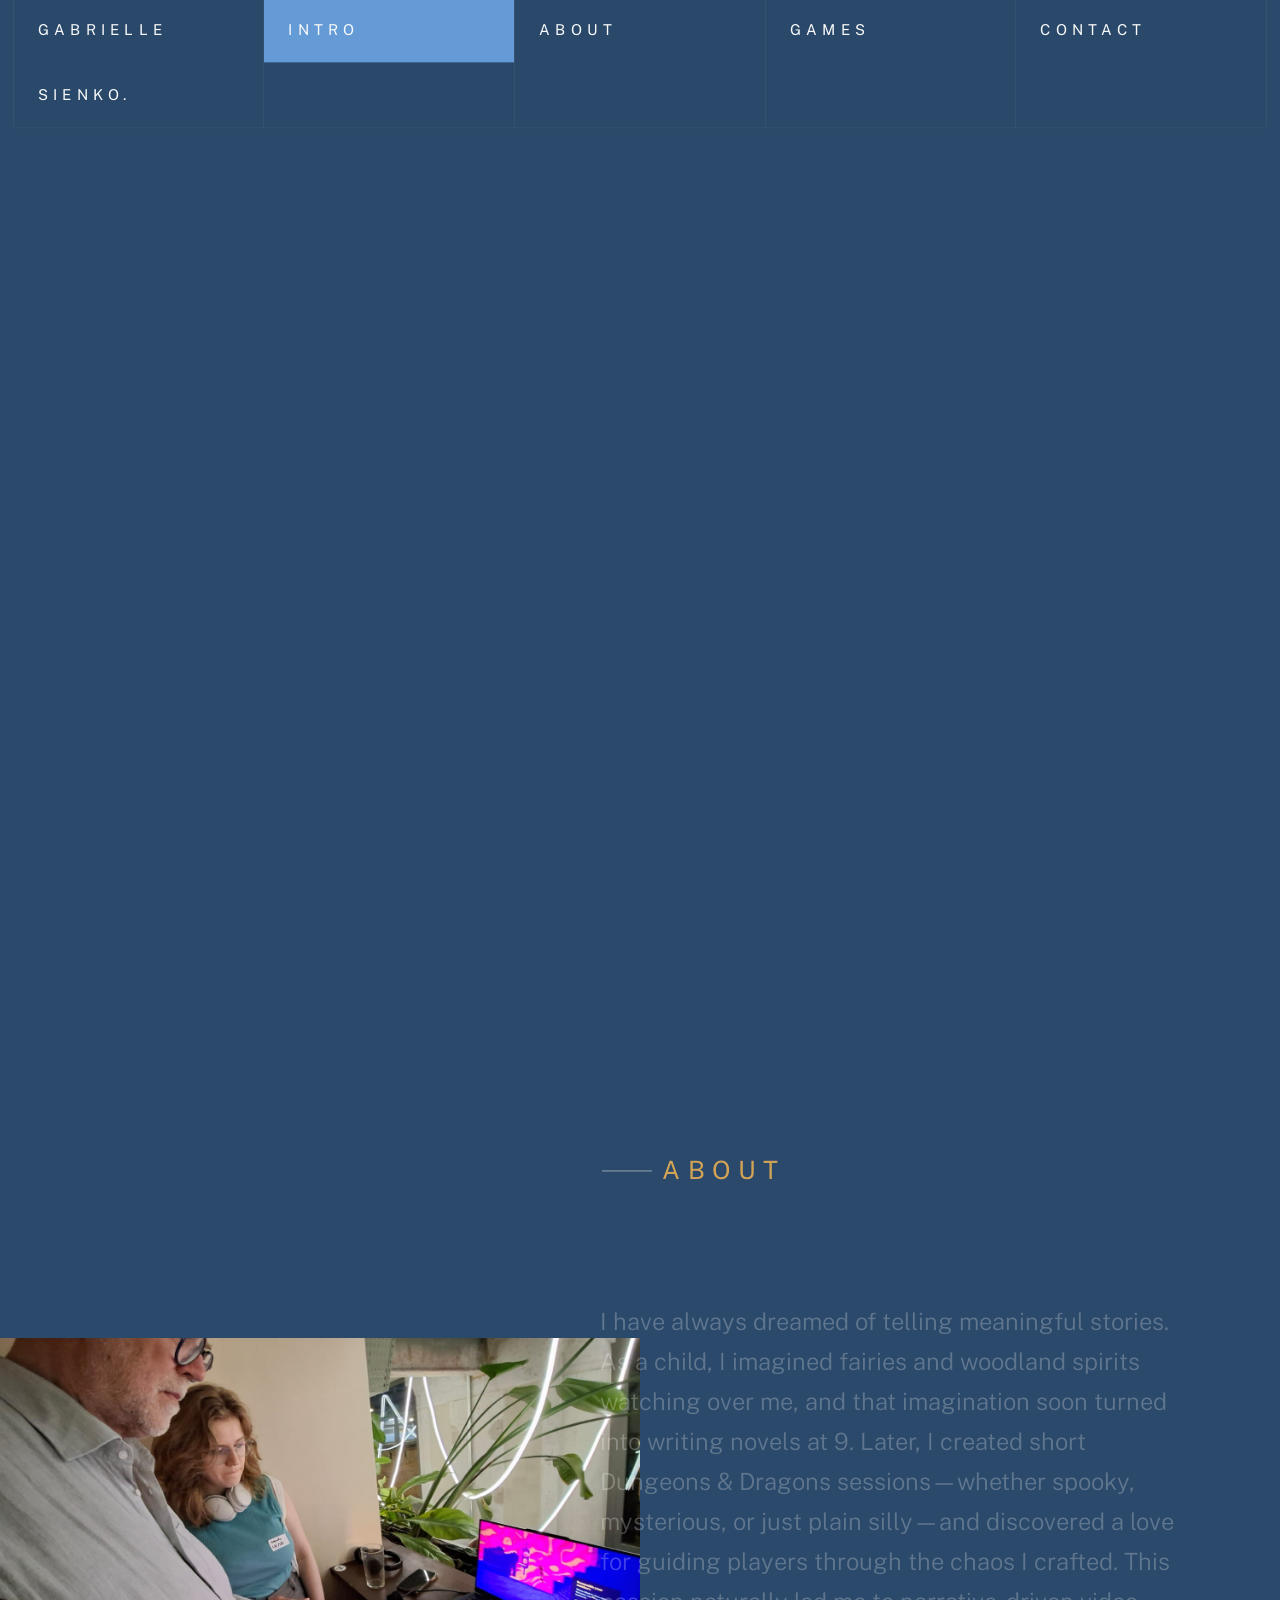
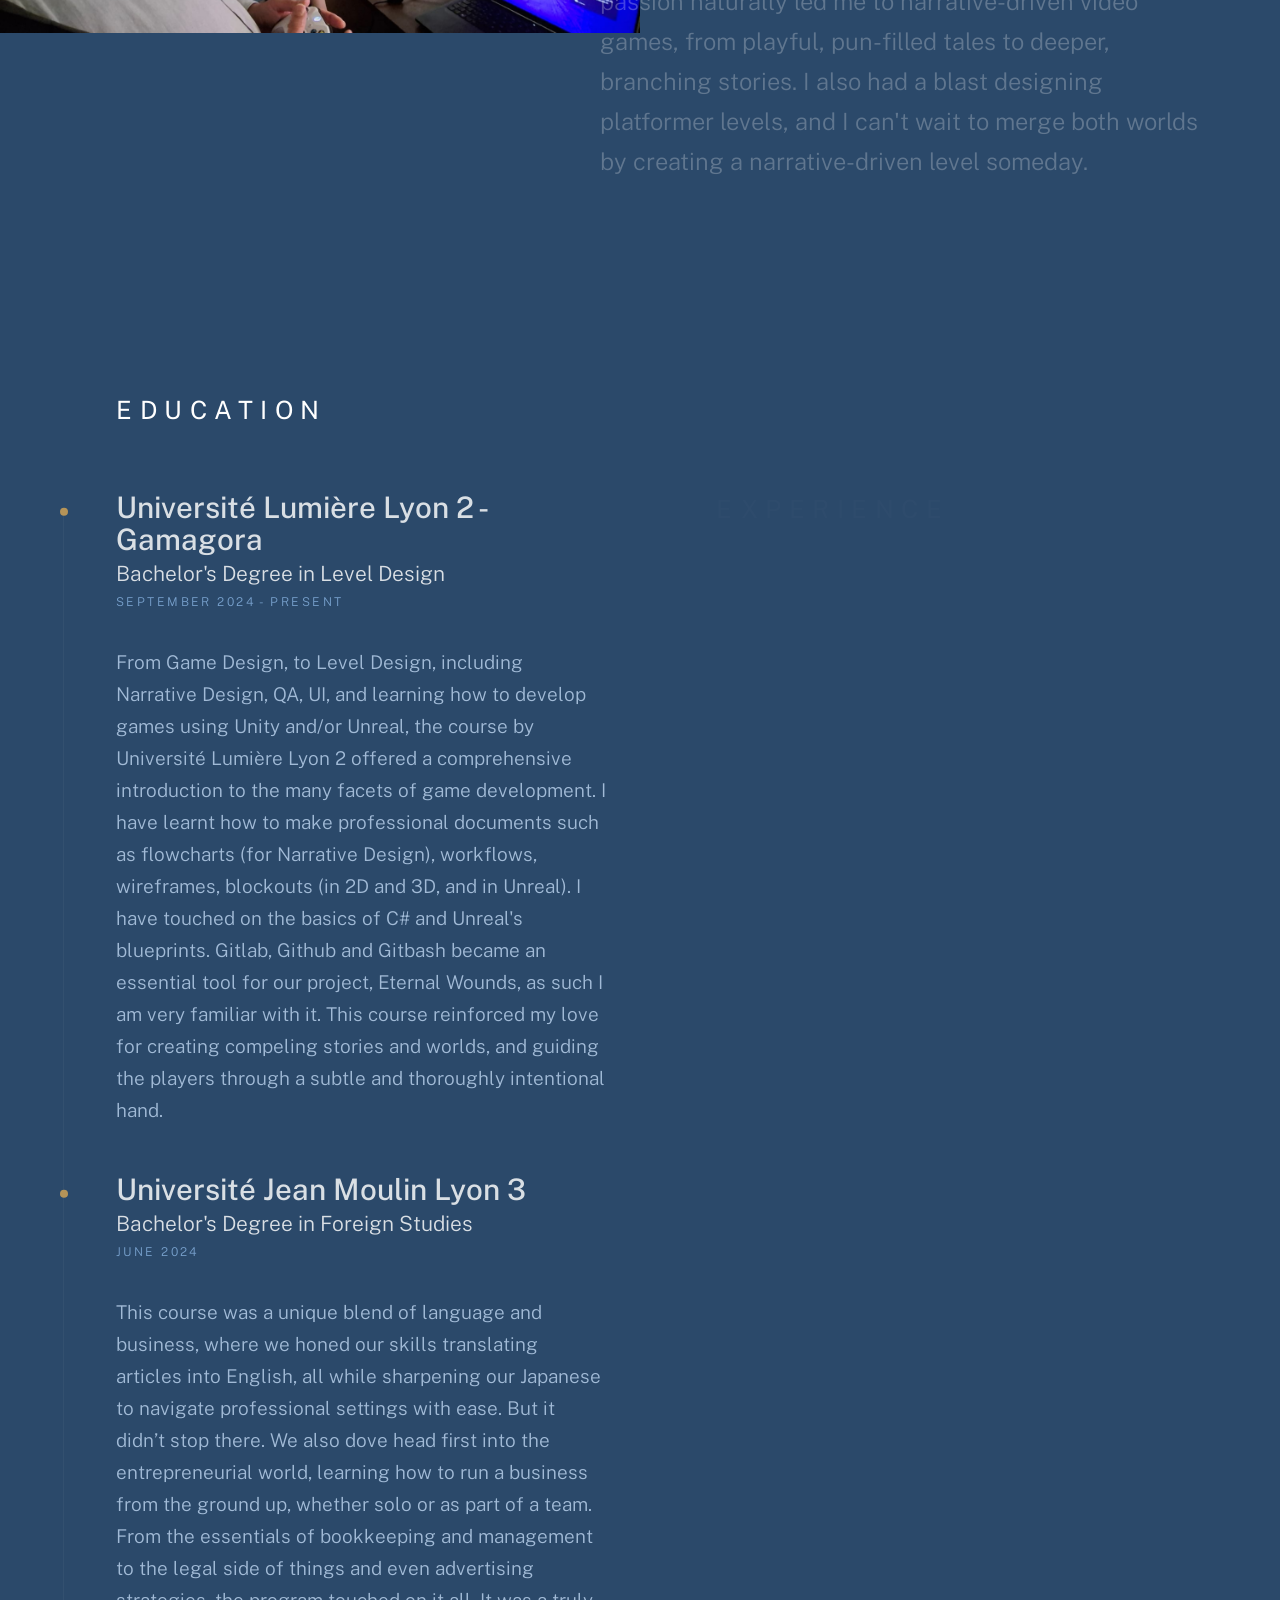
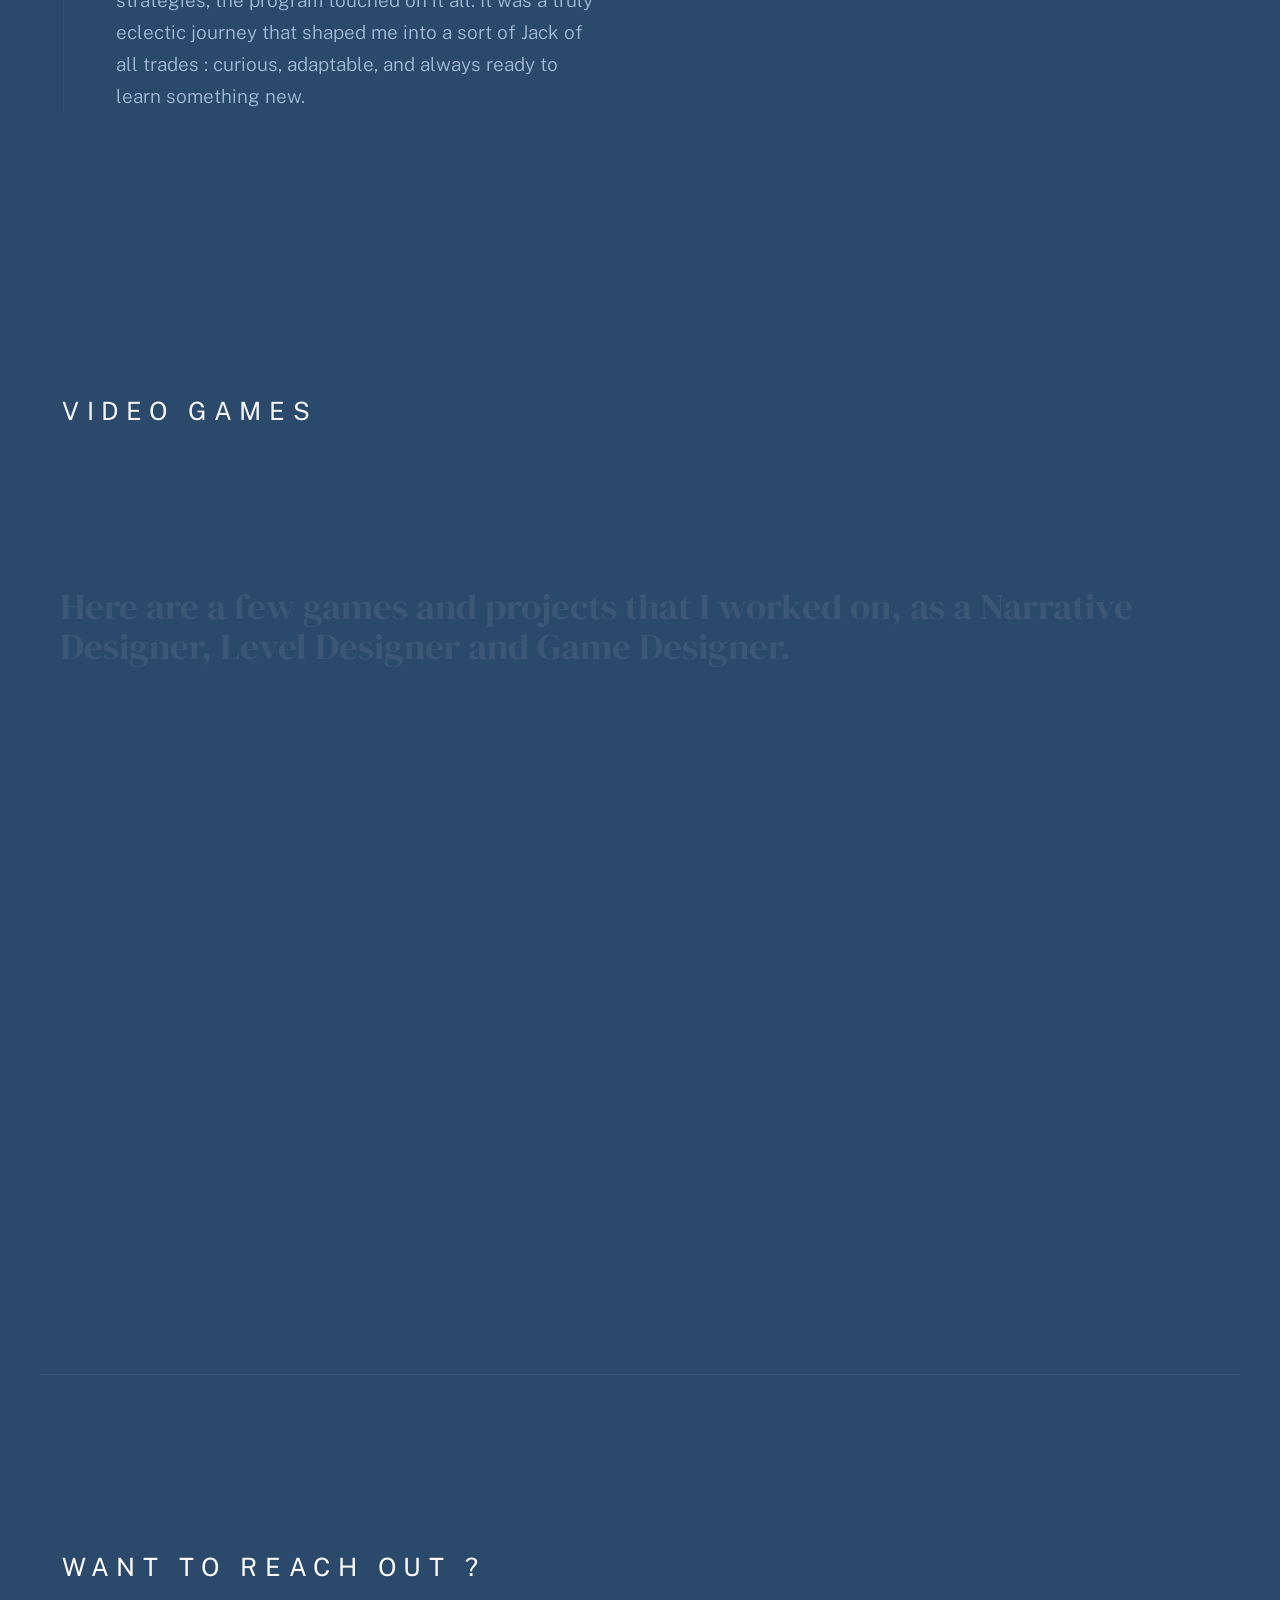
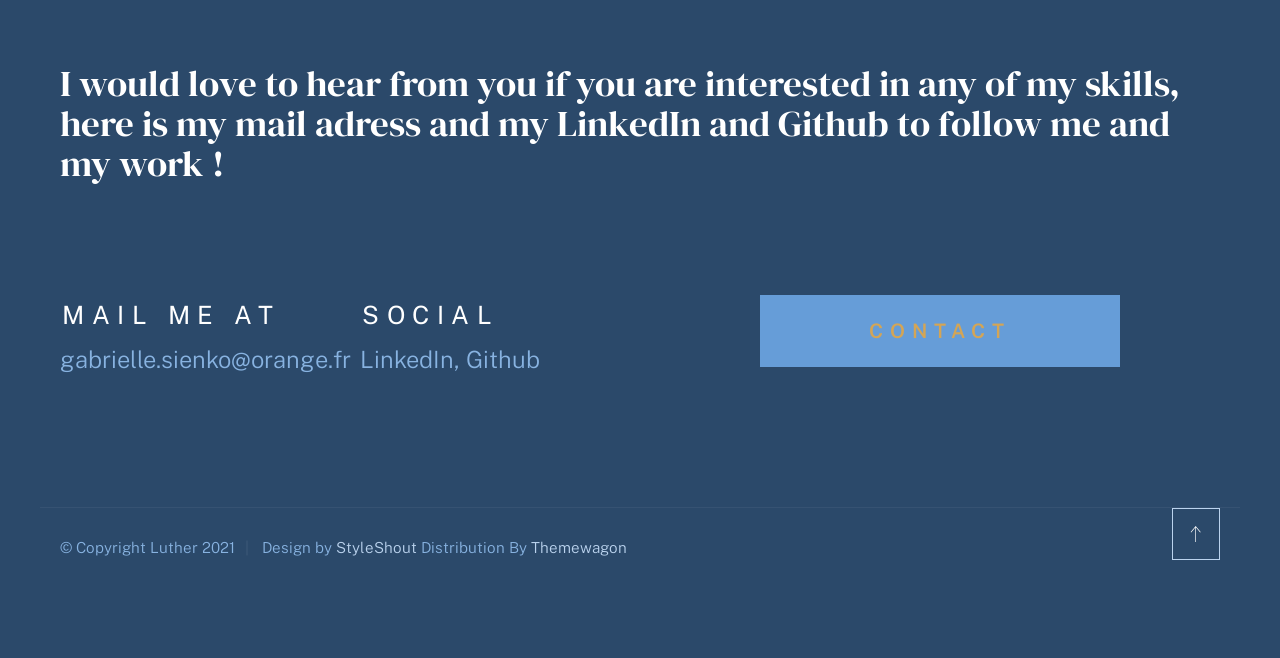
==== index.html @ 3d58cda6 "Initial Commit" ====
<!DOCTYPE html>
<html class="no-js ss-preload" lang="en">
<head>

    <!--- basic page needs
    ================================================== -->
    <meta charset="utf-8">
    <title>Gabrielle</title>
    <meta name="description" content="">
    <meta name="author" content="">

    <!-- mobile specific metas
    ================================================== -->
    <meta name="viewport" content="width=device-width, initial-scale=1">

    <!-- CSS
    ================================================== -->
    <link rel="stylesheet" href="css/vendor.css">
    <link rel="stylesheet" href="css/styles.css">

    <!-- favicons
    ================================================== -->
    <link rel="apple-touch-icon" sizes="180x180" href="apple-touch-icon.png">
    <link rel="icon" type="image/png" sizes="32x32" href="favicon-32x32.png">
    <link rel="icon" type="image/png" sizes="16x16" href="favicon-16x16.png">
    <link rel="manifest" href="site.webmanifest">

</head>

<body id="top">


    <!-- # preloader
    ================================================== -->
    <div id="preloader">
        <div id="loader">
        </div>
    </div>


    <!-- # page wrap
    ================================================== -->
    <div class="s-pagewrap">

        <div class="circles">
            <span></span>
            <span></span>
            <span></span>
            <span></span>
            <span></span>
        </div>


        <!-- ## site header 
        ================================================== -->
        <header class="s-header">

            <div class="header-mobile">
                <span class="mobile-home-link"><a href="index.html">Gabrielle Sienko.</a></span>
                <a class="mobile-menu-toggle" href="#0"><span>Menu</span></a>
            </div>

            <div class="row wide main-nav-wrap">
                <nav class="column lg-12 main-nav">
                    <ul>
                        <li><a href="index.html" class="home-link" >Gabrielle Sienko.</a></li>
                        <li class="current"><a href="#intro" class="smoothscroll">Intro</a></li>
                        <li><a href="#about" class="smoothscroll">About</a></li>
                        <li><a href="#works" class="smoothscroll">Games</a></li>
                        <li><a href="#contact" class="smoothscroll">Contact</a></li>
                    </ul>
                </nav>
            </div>

        </header> <!-- end s-header -->


        <!-- ## main content
        ==================================================- -->
        <main class="s-content">


            <!-- ### intro
            ================================================== -->
            <section id="intro" class="s-intro target-section">

                <div class="row intro-content wide">

                    <div class="column">
                        <div class="text-pretitle with-line">
                            Narrative and Level Designer
                        </div>

                        <h1 class="text-huge-title">
                            <br>
                            Hi everyone ! <br><br>
                            I'm Gabrielle, a Narrative and Level Designer 
                            with one goal :<br>
                            to write and make immersive worlds and narratives,<br>
                            all to craft the best player experience.<br>
                        </h1>
                    </div>

                    <ul class="intro-social">
                        <li><a href="https://www.linkedin.com/in/gabrielle-sienko-505ba117a/">Linkedin</a></li>
                    </ul>

                </div> <!-- end intro content -->

                <a href="#about" class="intro-scrolldown smoothscroll">
                    <svg width="24" height="24" viewBox="0 0 24 24" xmlns="http://www.w3.org/2000/svg" fill-rule="evenodd" clip-rule="evenodd"><path d="M11 21.883l-6.235-7.527-.765.644 7.521 9 7.479-9-.764-.645-6.236 7.529v-21.884h-1v21.883z"/></svg>
                </a>

            </section> <!-- end s-intro -->


            <!-- ### about
            ================================================== -->
            <section id="about" class="s-about target-section">
                <div class="row about-info wide" data-animate-block>

                    <div class="column lg-6 md-12 about-info__pic-block">
                        <img src="images/Gabppplusgde.jpg" 
                             srcset="images/Gabppplusgde.jpg 1x, images/Gabppplusgde.jpg 2x" alt="" class="about-info__pic" data-animate-el>
                    </div>

                    <div class="column lg-6 md-12">
                        <div class="about-info__text" >

                            <h2 class="text-pretitle with-line" data-animate-el>
                                About
                            </h2>
                            <p class="attention-getter" data-animate-el>
                                I have always dreamed of telling meaningful stories. As a child, I imagined fairies and woodland spirits watching over me, and that imagination soon turned into writing novels at 9. Later, I created short Dungeons & Dragons sessions—whether spooky, mysterious, or just plain silly—and discovered a love for guiding players through the chaos I crafted. This passion naturally led me to narrative-driven video games, from playful, pun-filled tales to deeper, branching stories. I also had a blast designing platformer levels, and I can't wait to merge both worlds by creating a narrative-driven level someday.</p>
                            <a href="CV/Gabrielle Sienko CV 2025.pdf" class="btn btn--medium u-fullwidth bigTitle" data-animate-el>Download CV</a>

                        </div>
                    </div>
                </div>


               
                <div class="row about-timelines" data-animate-block>

                    <div class="column lg-6 tab-12">

                        <h2 class="text-pretitle" data-animate-el>
                            Education
                        </h2>

                        <div class="timeline" data-animate-el>

                            <div class="timeline__block">
                                <div class="timeline__bullet"></div>
                                <div class="timeline__header">
                                    <h4 class="timeline__title">Université Lumière Lyon 2 - Gamagora</h3>
                                    <h5 class="timeline__meta">Bachelor's Degree in Level Design</h5>
                                    <p class="timeline__timeframe">September 2024 - Present</p>
                                </div>
                                <div class="timeline__desc">
                                    <p>From Game Design, to Level Design, including Narrative Design, QA, UI, and learning how to develop games using Unity and/or Unreal, the course by Université Lumière Lyon 2 offered a comprehensive introduction to the many facets of game development. I have learnt how to make professional documents such as flowcharts (for Narrative Design), workflows, wireframes, blockouts (in 2D and 3D, and in Unreal). I have touched on the basics of C# and Unreal's blueprints. Gitlab, Github and Gitbash became an essential tool for our project, Eternal Wounds, as such I am very familiar with it. This course reinforced my love for creating compeling stories and worlds, and guiding the players through a subtle and thoroughly intentional hand.</p>
                                </div>
                            </div>
    
                            <div class="timeline__block">
                                <div class="timeline__bullet"></div>
                                <div class="timeline__header">
                                    <h4 class="timeline__title">Université Jean Moulin Lyon 3</h4>
                                    <h5 class="timeline__meta">Bachelor's Degree in Foreign Studies</h5>
                                    <p class="timeline__timeframe">June 2024</p>
                                </div>
                                <div class="timeline__desc">
                                    <p>This course was a unique blend of language and business, where we honed our skills translating articles into English, all while sharpening our Japanese to navigate professional settings with ease. But it didn’t stop there. We also dove head first into the entrepreneurial world, learning how to run a business from the ground up, whether solo or as part of a team. From the essentials of bookkeeping and management to the legal side of things and even advertising strategies, the program touched on it all. It was a truly eclectic journey that shaped me into a sort of Jack of all trades : curious, adaptable, and always ready to learn something new.   </p>
                                </div>
                            </div>
    
                        </div> <!-- end timeline -->

                    </div> <!-- end column -->

                    <div class="column lg-6 tab-12">

                        <h2 class="text-pretitle" data-animate-el>
                            Experience
                        </h2>

                        <div class="timeline" data-animate-el>

                            <div class="timeline__block">
                                <div class="timeline__bullet"></div>
                                <div class="timeline__header">
                                    <h4 class="timeline__title">CRIT Intérim</h3>
                                    <h5 class="timeline__meta">Stadium bar manager</h5>
                                    <p class="timeline__timeframe">December 2019</p>
                                </div>
                                <div class="timeline__desc">
                                    <p>Working at a stadium as a bar manager taught me a lot about leadership and staying composed under pressure. Managing a team during rush hours meant I had to stay organized, think on my feet, and support my team through the chaos. Of course, unexpected issues would arise, whether it was a missing stock item or a sudden surge of customers. But I learned that these challenges are inevitable; what matters most is how you handle them. Remaining calm and adaptable helped me keep things running smoothly, no matter the situation.</p>
                                </div>
                            </div>
    
                            <div class="timeline__block">
                                <div class="timeline__bullet"></div>
                                <div class="timeline__header">
                                    <h4 class="timeline__title">Pharmacie Kleber</h4>
                                    <h5 class="timeline__meta">Shelf stracker</h5>
                                    <p class="timeline__timeframe">November 2021 - January 2024</p>
                                </div>
                                <div class="timeline__desc">
                                    <p>When I first started working at a pharmacy, I had no prior knowledge of medications or how the system worked. It was a completely new world, and at times, it felt overwhelming. But I was determined to learn. I stayed curious, asked questions, and gradually built up the skills I needed to keep up with the fast-paced environment. Over time, what once felt unfamiliar became second nature. I also handled deliveries and stock, which strengthened my organizational skills. </p>
                                </div>
                            </div>
    
                        </div> <!-- end timeline -->
                        
                    </div> <!-- end column -->


                </div> <!-- end about-timelines -->
                

            </section> <!-- end s-about -->


            <!-- ### works
            ================================================== -->
            <section id="works" class="s-works target-section">


                <div class="row works-portfolio">

                    <div class="column lg-12" data-animate-block>

                        <h2 class="text-pretitle" data-animate-el>
                            Video Games
                        </h2>
                        <p class="h3" data-animate-el>
                            Here are a few games and projects that I worked on, as a Narrative Designer, Level Designer and Game Designer.
                        </p>
    
                        <ul class="folio-list row block-lg-one-half block-stack-on-1000">

                            <li class="folio-list__item column" data-animate-el>
                                <a class="folio-list__item-link" href="#modal-01">
                                    <div class="folio-list__item-pic">
                                        <img src="images/portfolio/EW/affiche_key_art.jpg"
                                             srcset= "images/portfolio/EW/affiche_key_art.jpg 1x, images/portfolio/EW/affiche_key_art.jpg 2x"  alt="">
                                    </div>
                                    
                                    <div class="folio-list__item-text">
                                        <div class="folio-list__item-cat">
                                            Level and Puzzle Design
                                        </div>
                                        <div class="folio-list__item-title">
                                            Eternal Wounds
                                        </div>
                                    </div>
                                </a>
                                <a class="folio-list__proj-link" href="#" title="project link">
                                    <svg width="15" height="15" viewBox="0 0 15 15" fill="none" xmlns="http://www.w3.org/2000/svg"><path d="M8.14645 3.14645C8.34171 2.95118 8.65829 2.95118 8.85355 3.14645L12.8536 7.14645C13.0488 7.34171 13.0488 7.65829 12.8536 7.85355L8.85355 11.8536C8.65829 12.0488 8.34171 12.0488 8.14645 11.8536C7.95118 11.6583 7.95118 11.3417 8.14645 11.1464L11.2929 8H2.5C2.22386 8 2 7.77614 2 7.5C2 7.22386 2.22386 7 2.5 7H11.2929L8.14645 3.85355C7.95118 3.65829 7.95118 3.34171 8.14645 3.14645Z" fill="currentColor" fill-rule="evenodd" clip-rule="evenodd"></path></svg>
                                </a>
                            </li> <!--end folio-list__item -->

                            <li class="folio-list__item column" data-animate-el>
                                <a class="folio-list__item-link" href="#modal-02">
                                    <div class="folio-list__item-pic">
                                        <img src="images/portfolio/Chasing the Light/Capture d'écran 2025-04-07 132647.png" 
                                             srcset="images/portfolio/Chasing the Light/Capture d'écran 2025-04-07 132647.png 1x, images/portfolio/Chasing the Light/Capture d'écran 2025-04-07 132647.png 2x" alt="">
                                    </div>
                                    
                                    <div class="folio-list__item-text">
                                        <div class="folio-list__item-cat">
                                            Level Design
                                        </div>
                                        <div class="folio-list__item-title">
                                            Chasing the Light
                                        </div>
                                    </div>
                                </a>
                                <a class="folio-list__proj-link" href="#" title="project link">
                                    <svg width="15" height="15" viewBox="0 0 15 15" fill="none" xmlns="http://www.w3.org/2000/svg"><path d="M8.14645 3.14645C8.34171 2.95118 8.65829 2.95118 8.85355 3.14645L12.8536 7.14645C13.0488 7.34171 13.0488 7.65829 12.8536 7.85355L8.85355 11.8536C8.65829 12.0488 8.34171 12.0488 8.14645 11.8536C7.95118 11.6583 7.95118 11.3417 8.14645 11.1464L11.2929 8H2.5C2.22386 8 2 7.77614 2 7.5C2 7.22386 2.22386 7 2.5 7H11.2929L8.14645 3.85355C7.95118 3.65829 7.95118 3.34171 8.14645 3.14645Z" fill="currentColor" fill-rule="evenodd" clip-rule="evenodd"></path></svg>
                                </a>
                            </li> <!--end folio-list__item -->

                            <li class="folio-list__item column" data-animate-el>
                                <a class="folio-list__item-link" href="#modal-03">
                                    <div class="folio-list__item-pic">
                                        <img src="images/Bubble Market/ecran_titre_complet.jpg" 
                                             srcset="images/Bubble Market/ecran_titre_complet.jpg 1x, images/Bubble Market/ecran_titre_complet.jpg 2x" alt="">
                                    </div>
                                    
                                    <div class="folio-list__item-text">
                                        <div class="folio-list__item-cat">
                                            Narrative Design
                                        </div>
                                        <div class="folio-list__item-title">
                                            Bubble Market
                                        </div>
                                    </div>
                                </a>
                                <a class="folio-list__proj-link" href="#" title="project link">
                                    <svg width="15" height="15" viewBox="0 0 15 15" fill="none" xmlns="http://www.w3.org/2000/svg"><path d="M8.14645 3.14645C8.34171 2.95118 8.65829 2.95118 8.85355 3.14645L12.8536 7.14645C13.0488 7.34171 13.0488 7.65829 12.8536 7.85355L8.85355 11.8536C8.65829 12.0488 8.34171 12.0488 8.14645 11.8536C7.95118 11.6583 7.95118 11.3417 8.14645 11.1464L11.2929 8H2.5C2.22386 8 2 7.77614 2 7.5C2 7.22386 2.22386 7 2.5 7H11.2929L8.14645 3.85355C7.95118 3.65829 7.95118 3.34171 8.14645 3.14645Z" fill="currentColor" fill-rule="evenodd" clip-rule="evenodd"></path></svg>
                                </a>
                            </li> <!--end folio-list__item -->

                            <li class="folio-list__item column" data-animate-el>
                                <a class="folio-list__item-link" href="#modal-04">
                                    <div class="folio-list__item-pic">
                                        <img src="images/portfolio/Once Upon a Page/Capture d'écran 2025-04-07 153941.png"
                                             srcset="images/portfolio/Once Upon a Page/Capture d'écran 2025-04-07 153941.png 1x, images/portfolio/Once Upon a Page/Capture d'écran 2025-04-07 153941.png 2x" alt="">
                                    </div>
                                    
                                    <div class="folio-list__item-text">
                                        <div class="folio-list__item-cat">
                                            Narrative Design
                                        </div>
                                        <div class="folio-list__item-title">
                                            Once Upon a Page
                                        </div>
                                    </div>
                                </a>
                                <a class="folio-list__proj-link" href="#" title="project link">
                                    <svg width="15" height="15" viewBox="0 0 15 15" fill="none" xmlns="http://www.w3.org/2000/svg"><path d="M8.14645 3.14645C8.34171 2.95118 8.65829 2.95118 8.85355 3.14645L12.8536 7.14645C13.0488 7.34171 13.0488 7.65829 12.8536 7.85355L8.85355 11.8536C8.65829 12.0488 8.34171 12.0488 8.14645 11.8536C7.95118 11.6583 7.95118 11.3417 8.14645 11.1464L11.2929 8H2.5C2.22386 8 2 7.77614 2 7.5C2 7.22386 2.22386 7 2.5 7H11.2929L8.14645 3.85355C7.95118 3.65829 7.95118 3.34171 8.14645 3.14645Z" fill="currentColor" fill-rule="evenodd" clip-rule="evenodd"></path></svg>
                                </a>
                            </li> <!--end folio-list__item -->

                            <li class="folio-list__item column" data-animate-el>
                                <a class="folio-list__item-link" href="#modal-05">
                                    <div class="folio-list__item-pic">
                                        <img src="images/portfolio/Styx/Capture d'écran 2025-04-07 164215.png" 
                                             srcset="images/portfolio/Styx/Capture d'écran 2025-04-07 164215.png 1x, images/portfolio/Styx/Capture d'écran 2025-04-07 164215.png 2x" alt="">
                                    </div>
                                    
                                    <div class="folio-list__item-text">
                                        <div class="folio-list__item-cat">
                                            Narrative Design
                                        </div>
                                        <div class="folio-list__item-title">
                                            Styx
                                        </div>
                                    </div>
                                </a>
                                <a class="folio-list__proj-link" href="#" title="project link">
                                    <svg width="15" height="15" viewBox="0 0 15 15" fill="none" xmlns="http://www.w3.org/2000/svg"><path d="M8.14645 3.14645C8.34171 2.95118 8.65829 2.95118 8.85355 3.14645L12.8536 7.14645C13.0488 7.34171 13.0488 7.65829 12.8536 7.85355L8.85355 11.8536C8.65829 12.0488 8.34171 12.0488 8.14645 11.8536C7.95118 11.6583 7.95118 11.3417 8.14645 11.1464L11.2929 8H2.5C2.22386 8 2 7.77614 2 7.5C2 7.22386 2.22386 7 2.5 7H11.2929L8.14645 3.85355C7.95118 3.65829 7.95118 3.34171 8.14645 3.14645Z" fill="currentColor" fill-rule="evenodd" clip-rule="evenodd"></path></svg>
                                </a>
                            </li> <!--end folio-list__item -->

                            <li class="folio-list__item column" data-animate-el>
                                <a class="folio-list__item-link" href="#modal-06">
                                    <div class="folio-list__item-pic">
                                        <img src="images\portfolio\Adventure Ball\AdBall.png" 
                                             srcset="C:\Users\grebr\Downloads\luther-1.0.0\luther-1.0.0\images\portfolio\Adventure Ball\AdBall.png 1x, C:\Users\grebr\Downloads\luther-1.0.0\luther-1.0.0\images\portfolio\Adventure Ball\AdBall.png 2x" alt="">
                                    </div> 
                                    
                                    <div class="folio-list__item-text">
                                        <div class="folio-list__item-cat">
                                            Level Design
                                        </div>
                                        <div class="folio-list__item-title">
                                            Adventure Ball
                                        </div>
                                    </div>
                                </a>
                                <a class="folio-list__proj-link" href="#" title="project link">
                                    <svg width="15" height="15" viewBox="0 0 15 15" fill="none" xmlns="http://www.w3.org/2000/svg"><path d="M8.14645 3.14645C8.34171 2.95118 8.65829 2.95118 8.85355 3.14645L12.8536 7.14645C13.0488 7.34171 13.0488 7.65829 12.8536 7.85355L8.85355 11.8536C8.65829 12.0488 8.34171 12.0488 8.14645 11.8536C7.95118 11.6583 7.95118 11.3417 8.14645 11.1464L11.2929 8H2.5C2.22386 8 2 7.77614 2 7.5C2 7.22386 2.22386 7 2.5 7H11.2929L8.14645 3.85355C7.95118 3.65829 7.95118 3.34171 8.14645 3.14645Z" fill="currentColor" fill-rule="evenodd" clip-rule="evenodd"></path></svg>
                                </a>
                            </li> <!--end folio-list__item -->

                        </ul> <!-- end folio-list -->

                    </div> <!-- end column -->


                    <!-- Modal Templates Popup
                    -------------------------------------------- -->
                    <div id="modal-01" hidden>
                        <div class="modal-popup">
                            <img src="images/portfolio/EW/affiche_key_art.jpg" alt="">
                
                            <div class="modal-popup__desc">
                                <h5>Eternal Wounds</h5>
                                <p>Being a Puzzle Designer truly twists your mind. <br>
                                    Eternal Wounds is our final Bachelor’s project at Gamagora, created by a team of 17 made in Unreal. Balancing difficulty with player enjoyment was both the biggest challenge and the most rewarding part of working as a Level Designer. Through trial and error, we shaped complex but unique mechanics that, while fun, were initially hard for players to internalize. As Level Designers, we focused on guiding players clearly—while still giving them moments to pause, reflect, and feel the satisfaction of solving a puzzle. </p>
                                <ul class="modal-popup__cat">
                                    <li>Puzzle Design</li>
                                    <li>Level Design</li>
                                    <li>Game Design</li>
                                </ul>
                            </div>
                
                            <a href="https://draguonborne.itch.io/eternal-wounds" class="modal-popup__details">Project link</a>
                        </div>
                    </div> <!-- end modal -->

                    <div id="modal-02" hidden>
                        <div class="modal-popup">
                            <img src="images/portfolio/Chasing the Light/Capture d'écran 2025-04-07 132647.png" alt="">
                
                            <div class="modal-popup__desc">
                                <h5>Chasing the Light</h5>
                                <p> Chasing the Light is a small Gamagora Game Jam project with a team of 4 on board. The theme was "If you don't see it, it doesn't exist." We created a platformer where light was crucial: players could safely move in lit areas, but risked their lives in the dark. Some platforms would block the way when illuminated. Designing a path to teach the light mechanics while challenging the player's perspective was tough. It required guiding them step by step and knowing when to let go. This game was certainly my first step towards becoming a Level Designer.</p>
                                <ul class="modal-popup__cat">
                                    <li>Level Design</li>
                                    <li>Game Design</li>
                                </ul>
                            </div>
                
                            <a href="https://othentv.itch.io/a-run-from-the-dark" class="modal-popup__details">Project link</a>
                        </div>
                    </div> <!-- end modal -->

                    <div id="modal-03" hidden>
                        <div class="modal-popup">
                            <img src="images/Bubble Market/ecran_win.jpg" alt="">
                
                            <div class="modal-popup__desc">
                                <h5>Bubble Market</h5>
                                <p>"My house was made by SandCastle Constructions. Did an amazing job too, up until it caved in." <br> 
                                    Bubble Market is a game made by 7 people for the Global Game Jam 2025 with the theme "Bubbles". After some discussion, we went for a speculative bubble game in which you play a trader dealing in bubbles before it pops. With various very expressive, diverse and colorful characters, our goal was to make as much puns as we could. Sea, the game caused quite a splash, definitely worth the dive.      
                                </p>
                                <ul class="modal-popup__cat">
                                    <li>Narrative Design</li>
                                    <li>Game Design</li>
                                </ul>
                            </div>
                
                            <a href="https://ameiswhattodo.itch.io/bubble-market" class="modal-popup__details">Project link</a>
                        </div>
                    </div> <!-- end modal -->

                    <div id="modal-04" hidden>
                        <div class="modal-popup">
                            <img src="images/portfolio/Once Upon a Page/Capture d'écran 2025-04-07 153941.png" alt="">
                
                            <div class="modal-popup__desc">
                                <h5>Once Upon a Page</h5>
                                <p>"If we’re not using our powers to blow stuff up, what's even the point?" - Emma, 11 yo<br> 
                                    "Once Upon a Page" was a narrative-driven project where I created the characters, scenario, world-building, and dialogues. The tone was lighthearted, with a dad narrating stories where his children could shape the plot. I had fun writing storylines full of puns, with a cow (instead of humans) cowboy world and a villain called "Moot-Law." I also created flowcharts to track dialogue choices leading to different story outcomes.</p>
                                <ul class="modal-popup__cat">
                                    <li>Narrative Design</li>
                                </ul>
                            </div>
                
                        </div>
                    </div> <!-- end modal -->

                    <div id="modal-05" hidden>
                        <div class="modal-popup">

                            <img src="images/portfolio/Styx/shorterstyx.png" alt="">
                
                            <div class="modal-popup__desc">
                                <h5>Styx</h5>
                                <p>Styx is a narrative game where you play as an amnesiac sea captain sailing the River Styx. By guiding lost souls, he slowly regains his memories—eventually recalling his long-lost wife, now a ghost among many. Reunited, they can finally leave the underworld. I wrote the story and characters, and contributed to gameplay. The tone is melancholic and slow-paced. It is a project that I hold close to my heart and would love to develop further.</p>
                                <ul class="modal-popup__cat">
                                    <li>Narrative Design</li>
                                </ul>
                            </div>

                        </div>
                    </div> <!-- end modal -->

                    <div id="modal-06" hidden>
                        <div class="modal-popup">
                            <img src="images/portfolio/Adventure Ball/AdBallTitle.png" alt="">
                
                            <div class="modal-popup__desc">
                                <h5>Adventure Ball</h5>
                                <p>Adventure Ball is the result of a game made for an assignment in Unity. It is a platformer in which the player is transported to 3 different levels: desertic, volcanic and artic. It is overall a small game that made me realize the complexity and the fun of Level Design.</p>
                                <ul class="modal-popup__cat">
                                    <li>Level Design</li>
                                    <li>Programming</li>
                                </ul>
                            </div>
                
                            <a href="https://mikaloo.itch.io/adventure-ball" class="modal-popup__details">Project link</a>
                        </div>
                    </div> <!-- end modal -->

                </div> <!-- end works-portfolio -->
            </section> <!-- end s-works -->

            <!-- ### contact
            ================================================== -->
            <section id="contact" class="s-contact target-section">

                <div class="row contact-top">
                    <div class="column lg-12">
                        <h1 class="text-pretitle">
                            Want to reach out ? 
                        </h1>

                        <p class="h3">
                           I would love to hear from you if you are interested in any of my skills,
                           here is my mail adress and my LinkedIn and Github to follow me and my work !
                        </p>
                    </div>
                </div> <!-- end contact-top -->

                <div class="row contact-bottom">
                    <div class="column lg-3 md-5 tab-6 stack-on-550 contact-block">
                        <h3 class="text-pretitle">Mail me at</h3>
                        <p class="contact-links">
                            <a href="mailto:gabrielle.sienko@orange.fr" class="mailtoui">gabrielle.sienko@orange.fr</a> <br>
                        </p>
                    </div>
                    <div class="column lg-4 md-5 tab-6 stack-on-550 contact-block">
                        <h3 class="text-pretitle">Social</h3>
                        <ul class="contact-social">
                            <li><a href="https://www.linkedin.com/in/gabrielle-sienko-505ba117a/">LinkedIn</a></li>
                            <li><a href="https://github.com/">Github</a></li>
                        </ul>
                    </div>
                    <div class="column lg-4 md-12 contact-block">
                        <a href="mailto:gabrielle.sienko@orange.fr" class="mailtoui btn btn--medium u-fullwidth contact-btn bigTitle">Contact</a>
                    </div>
                </div> <!-- end contact-bottom -->

            </section> <!-- end contact -->

        </main> <!-- end s-content -->


        <!-- ## footer
        ================================================== -->
        <footer class="s-footer">

            <div class="row">
                <div class="column ss-copyright">
                    <span>© Copyright Luther 2021</span> 
                    <span>Design by <a href="https://www.styleshout.com/">StyleShout</a> Distribution By <a href="https://themewagon.com">Themewagon</a></span>
                </div>

                <div class="ss-go-top">
                    <a class="smoothscroll" title="Back to Top" href="#top">
                        <svg xmlns="http://www.w3.org/2000/svg" viewBox="0 0 24 24" fill-rule="evenodd" clip-rule="evenodd"><path d="M11 2.206l-6.235 7.528-.765-.645 7.521-9 7.479 9-.764.646-6.236-7.53v21.884h-1v-21.883z"/></svg>
                    </a>
                </div>
            </div>

        </footer> <!-- end s-footer -->

    </div> <!-- end -s-pagewrap -->


    <!-- Java Script
    ================================================== -->
    <script src="js/plugins.js"></script>
    <script src="js/main.js"></script>

</body>
</html>
---- css/vendor.css ----
/* ===================================================================
 * Theme Third-party Stylesheets
 * Template Ver. 1.0.0
 * 02-16-2021
 * -------------------------------------------------------------------
 *
 * TOC:
 * 
 * # PrismJS 1.20.0
 * # Swiper 6.4.5
 * # Basiclightbox
 * 
 * ------------------------------------------------------------------- */



/* ===================================================================
 * # PrismJS 1.20.0
 *   https://prismjs.com/download.html#themes=prism-tomorrow&languages=markup+css+clike+javascript+markup-templating+php
 *   
 *   prism.js tomorrow night eighties for JavaScript, CoffeeScript, CSS and HTML
 *   Based on https://github.com/chriskempson/tomorrow-theme
 *   @author Rose Pritchard
 * ------------------------------------------------------------------- */

code[class*="language-"],
pre[class*="language-"] {
    color           : #ccc;
    background      : none;
    font-family     : var(--font-mono);
    font-size       : calc(var(--text-size) * 0.9444);
    text-align      : left;
    white-space     : pre;
    word-spacing    : normal;
    word-break      : normal;
    word-wrap       : normal;
    line-height     : var(--vspace-1);
    -moz-tab-size   : 4;
    -o-tab-size     : 4;
    tab-size        : 4;
    -webkit-hyphens : none;
    -moz-hyphens    : none;
    -ms-hyphens     : none;
    hyphens         : none;
}

/* Code blocks */

pre[class*="language-"] {
    padding  : var(--vspace-0_5) 0 var(--vspace-1);
    margin   : 0;
    overflow : auto;
}

:not(pre)>code[class*="language-"],
pre[class*="language-"] {
    background : #2d2d2d;
}

/* Inline code */

:not(pre)>code[class*="language-"] {
    padding     : .1em;
    white-space : normal;
}

.token.comment,
.token.block-comment,
.token.prolog,
.token.doctype,
.token.cdata {
    color : #999;
}

.token.punctuation {
    color : #ccc;
}

.token.tag,
.token.attr-name,
.token.namespace,
.token.deleted {
    color : #e2777a;
}

.token.function-name {
    color : #6196cc;
}

.token.boolean,
.token.number,
.token.function {
    color : #f08d49;
}

.token.property,
.token.class-name,
.token.constant,
.token.symbol {
    color : #f8c555;
}

.token.selector,
.token.important,
.token.atrule,
.token.keyword,
.token.builtin {
    color : #cc99cd;
}

.token.string,
.token.char,
.token.attr-value,
.token.regex,
.token.variable {
    color : #7ec699;
}

.token.operator,
.token.entity,
.token.url {
    color : #67cdcc;
}

.token.important,
.token.bold {
    font-weight : bold;
}

.token.italic {
    font-style : italic;
}

.token.entity {
    cursor : help;
}

.token.inserted {
    color : green;
}



/* ===================================================================
 * # Swiper 6.4.5
 *   Most modern mobile touch slider and framework with hardware accelerated transitions
 *   https://swiperjs.com
 *
 *   Copyright 2014-2020 Vladimir Kharlampidi
 *
 *   Released under the MIT License
 *
 *   Released on: December 18, 2020
 * ------------------------------------------------------------------- */

@font-face {
    font-family : "swiper-icons";
    src         : url("data:application/font-woff;charset=utf-8;base64, [base64]//wADZ2x5ZgAAAywAAADMAAAD2MHtryVoZWFkAAABbAAAADAAAAA2E2+eoWhoZWEAAAGcAAAAHwAAACQC9gDzaG10eAAAAigAAAAZAAAArgJkABFsb2NhAAAC0AAAAFoAAABaFQAUGG1heHAAAAG8AAAAHwAAACAAcABAbmFtZQAAA/gAAAE5AAACXvFdBwlwb3N0AAAFNAAAAGIAAACE5s74hXjaY2BkYGAAYpf5Hu/j+W2+MnAzMYDAzaX6QjD6/4//Bxj5GA8AuRwMYGkAPywL13jaY2BkYGA88P8Agx4j+/8fQDYfA1AEBWgDAIB2BOoAeNpjYGRgYNBh4GdgYgABEMnIABJzYNADCQAACWgAsQB42mNgYfzCOIGBlYGB0YcxjYGBwR1Kf2WQZGhhYGBiYGVmgAFGBiQQkOaawtDAoMBQxXjg/wEGPcYDDA4wNUA2CCgwsAAAO4EL6gAAeNpj2M0gyAACqxgGNWBkZ2D4/wMA+xkDdgAAAHjaY2BgYGaAYBkGRgYQiAHyGMF8FgYHIM3DwMHABGQrMOgyWDLEM1T9/w8UBfEMgLzE////P/5//f/V/xv+r4eaAAeMbAxwIUYmIMHEgKYAYjUcsDAwsLKxc3BycfPw8jEQA/[base64]/uznmfPFBNODM2K7MTQ45YEAZqGP81AmGGcF3iPqOop0r1SPTaTbVkfUe4HXj97wYE+yNwWYxwWu4v1ugWHgo3S1XdZEVqWM7ET0cfnLGxWfkgR42o2PvWrDMBSFj/IHLaF0zKjRgdiVMwScNRAoWUoH78Y2icB/yIY09An6AH2Bdu/UB+yxopYshQiEvnvu0dURgDt8QeC8PDw7Fpji3fEA4z/PEJ6YOB5hKh4dj3EvXhxPqH/SKUY3rJ7srZ4FZnh1PMAtPhwP6fl2PMJMPDgeQ4rY8YT6Gzao0eAEA409DuggmTnFnOcSCiEiLMgxCiTI6Cq5DZUd3Qmp10vO0LaLTd2cjN4fOumlc7lUYbSQcZFkutRG7g6JKZKy0RmdLY680CDnEJ+UMkpFFe1RN7nxdVpXrC4aTtnaurOnYercZg2YVmLN/d/gczfEimrE/fs/bOuq29Zmn8tloORaXgZgGa78yO9/cnXm2BpaGvq25Dv9S4E9+5SIc9PqupJKhYFSSl47+Qcr1mYNAAAAeNptw0cKwkAAAMDZJA8Q7OUJvkLsPfZ6zFVERPy8qHh2YER+3i/BP83vIBLLySsoKimrqKqpa2hp6+jq6RsYGhmbmJqZSy0sraxtbO3sHRydnEMU4uR6yx7JJXveP7WrDycAAAAAAAH//wACeNpjYGRgYOABYhkgZgJCZgZNBkYGLQZtIJsFLMYAAAw3ALgAeNolizEKgDAQBCchRbC2sFER0YD6qVQiBCv/H9ezGI6Z5XBAw8CBK/m5iQQVauVbXLnOrMZv2oLdKFa8Pjuru2hJzGabmOSLzNMzvutpB3N42mNgZGBg4GKQYzBhYMxJLMlj4GBgAYow/P/PAJJhLM6sSoWKfWCAAwDAjgbRAAB42mNgYGBkAIIbCZo5IPrmUn0hGA0AO8EFTQAA") format("woff");
    font-weight : 400;
    font-style  : normal;
}

:root {
    --swiper-theme-color : #007aff;
}

.swiper-container {
    margin-left  : auto;
    margin-right : auto;
    position     : relative;
    overflow     : hidden;
    list-style   : none;
    padding      : 0;
    /* Fix of Webkit flickering */
    z-index      : 1;
}

.swiper-container-vertical>.swiper-wrapper {
    flex-direction : column;
}

.swiper-wrapper {
    position            : relative;
    width               : 100%;
    height              : 100%;
    z-index             : 1;
    display             : flex;
    transition-property : transform;
    box-sizing          : content-box;
}

.swiper-container-android .swiper-slide,
.swiper-wrapper {
    transform : translate3d(0px, 0, 0);
}

.swiper-container-multirow>.swiper-wrapper {
    flex-wrap : wrap;
}

.swiper-container-multirow-column>.swiper-wrapper {
    flex-wrap      : wrap;
    flex-direction : column;
}

.swiper-container-free-mode>.swiper-wrapper {
    transition-timing-function : ease-out;
    margin                     : 0 auto;
}

.swiper-slide {
    flex-shrink         : 0;
    width               : 100%;
    height              : 100%;
    position            : relative;
    transition-property : transform;
}

.swiper-slide-invisible-blank {
    visibility : hidden;
}

/* Auto Height */

.swiper-container-autoheight,
.swiper-container-autoheight .swiper-slide {
    height : auto;
}

.swiper-container-autoheight .swiper-wrapper {
    align-items         : flex-start;
    transition-property : transform, height;
}

/* 3D Effects */

.swiper-container-3d {
    perspective : 1200px;
}

.swiper-container-3d .swiper-wrapper,
.swiper-container-3d .swiper-slide,
.swiper-container-3d .swiper-slide-shadow-left,
.swiper-container-3d .swiper-slide-shadow-right,
.swiper-container-3d .swiper-slide-shadow-top,
.swiper-container-3d .swiper-slide-shadow-bottom,
.swiper-container-3d .swiper-cube-shadow {
    transform-style : preserve-3d;
}

.swiper-container-3d .swiper-slide-shadow-left,
.swiper-container-3d .swiper-slide-shadow-right,
.swiper-container-3d .swiper-slide-shadow-top,
.swiper-container-3d .swiper-slide-shadow-bottom {
    position       : absolute;
    left           : 0;
    top            : 0;
    width          : 100%;
    height         : 100%;
    pointer-events : none;
    z-index        : 10;
}

.swiper-container-3d .swiper-slide-shadow-left {
    background-image : linear-gradient(to left, rgba(0, 0, 0, 0.5), rgba(0, 0, 0, 0));
}

.swiper-container-3d .swiper-slide-shadow-right {
    background-image : linear-gradient(to right, rgba(0, 0, 0, 0.5), rgba(0, 0, 0, 0));
}

.swiper-container-3d .swiper-slide-shadow-top {
    background-image : linear-gradient(to top, rgba(0, 0, 0, 0.5), rgba(0, 0, 0, 0));
}

.swiper-container-3d .swiper-slide-shadow-bottom {
    background-image : linear-gradient(to bottom, rgba(0, 0, 0, 0.5), rgba(0, 0, 0, 0));
}

/* CSS Mode */

.swiper-container-css-mode>.swiper-wrapper {
    overflow           : auto;
    scrollbar-width    : none;
    /* For Firefox */
    -ms-overflow-style : none;
    /* For Internet Explorer and Edge */
}

.swiper-container-css-mode>.swiper-wrapper::-webkit-scrollbar {
    display : none;
}

.swiper-container-css-mode>.swiper-wrapper>.swiper-slide {
    scroll-snap-align : start start;
}

.swiper-container-horizontal.swiper-container-css-mode>.swiper-wrapper {
    scroll-snap-type : x mandatory;
}

.swiper-container-vertical.swiper-container-css-mode>.swiper-wrapper {
    scroll-snap-type : y mandatory;
}

:root {
    --swiper-navigation-size   : 44px;
    /*
    --swiper-navigation-color  : var(--swiper-theme-color);
    */
}

.swiper-button-prev,
.swiper-button-next {
    position        : absolute;
    top             : 50%;
    width           : calc(var(--swiper-navigation-size) / 44 * 27);
    height          : var(--swiper-navigation-size);
    margin-top      : calc(-1 * var(--swiper-navigation-size) / 2);
    z-index         : 10;
    cursor          : pointer;
    display         : flex;
    align-items     : center;
    justify-content : center;
    color           : var(--swiper-navigation-color, var(--swiper-theme-color));
}

.swiper-button-prev.swiper-button-disabled,
.swiper-button-next.swiper-button-disabled {
    opacity        : 0.35;
    cursor         : auto;
    pointer-events : none;
}

.swiper-button-prev:after,
.swiper-button-next:after {
    font-family    : swiper-icons;
    font-size      : var(--swiper-navigation-size);
    text-transform : none !important;
    letter-spacing : 0;
    text-transform : none;
    font-variant   : initial;
    line-height    : 1;
}

.swiper-button-prev,
.swiper-container-rtl .swiper-button-next {
    left  : 10px;
    right : auto;
}

.swiper-button-prev:after,
.swiper-container-rtl .swiper-button-next:after {
    content : "prev";
}

.swiper-button-next,
.swiper-container-rtl .swiper-button-prev {
    right : 10px;
    left  : auto;
}

.swiper-button-next:after,
.swiper-container-rtl .swiper-button-prev:after {
    content : "next";
}

.swiper-button-prev.swiper-button-white,
.swiper-button-next.swiper-button-white {
    --swiper-navigation-color : #ffffff;
}

.swiper-button-prev.swiper-button-black,
.swiper-button-next.swiper-button-black {
    --swiper-navigation-color : #000000;
}

.swiper-button-lock {
    display : none;
}

:root {
    /*
    --swiper-pagination-color: var(--swiper-theme-color);
    */
}

.swiper-pagination {
    position   : absolute;
    text-align : center;
    transition : 300ms opacity;
    transform  : translate3d(0, 0, 0);
    z-index    : 10;
}

.swiper-pagination.swiper-pagination-hidden {
    opacity : 0;
}

/* Common Styles */

.swiper-pagination-fraction,
.swiper-pagination-custom,
.swiper-container-horizontal>.swiper-pagination-bullets {
    bottom : 10px;
    left   : 0;
    width  : 100%;
}

/* Bullets */

.swiper-pagination-bullets-dynamic {
    overflow  : hidden;
    font-size : 0;
}

.swiper-pagination-bullets-dynamic .swiper-pagination-bullet {
    transform : scale(0.33);
    position  : relative;
}

.swiper-pagination-bullets-dynamic .swiper-pagination-bullet-active {
    transform : scale(1);
}

.swiper-pagination-bullets-dynamic .swiper-pagination-bullet-active-main {
    transform : scale(1);
}

.swiper-pagination-bullets-dynamic .swiper-pagination-bullet-active-prev {
    transform : scale(0.66);
}

.swiper-pagination-bullets-dynamic .swiper-pagination-bullet-active-prev-prev {
    transform : scale(0.33);
}

.swiper-pagination-bullets-dynamic .swiper-pagination-bullet-active-next {
    transform : scale(0.66);
}

.swiper-pagination-bullets-dynamic .swiper-pagination-bullet-active-next-next {
    transform : scale(0.33);
}

.swiper-pagination-bullet {
    width         : 8px;
    height        : 8px;
    display       : inline-block;
    border-radius : 100%;
    background    : #000;
    opacity       : 0.2;
}

button.swiper-pagination-bullet {
    border             : none;
    margin             : 0;
    padding            : 0;
    box-shadow         : none;
    -webkit-appearance : none;
    -moz-appearance    : none;
    appearance         : none;
}

.swiper-pagination-clickable .swiper-pagination-bullet {
    cursor : pointer;
}

.swiper-pagination-bullet-active {
    opacity    : 1;
    background : var(--swiper-pagination-color, var(--swiper-theme-color));
}

.swiper-container-vertical>.swiper-pagination-bullets {
    right     : 10px;
    top       : 50%;
    transform : translate3d(0px, -50%, 0);
}

.swiper-container-vertical>.swiper-pagination-bullets .swiper-pagination-bullet {
    margin  : 6px 0;
    display : block;
}

.swiper-container-vertical>.swiper-pagination-bullets.swiper-pagination-bullets-dynamic {
    top       : 50%;
    transform : translateY(-50%);
    width     : 8px;
}

.swiper-container-vertical>.swiper-pagination-bullets.swiper-pagination-bullets-dynamic .swiper-pagination-bullet {
    display    : inline-block;
    transition : 200ms transform, 200ms top;
}

.swiper-container-horizontal>.swiper-pagination-bullets .swiper-pagination-bullet {
    margin : 0 4px;
}

.swiper-container-horizontal>.swiper-pagination-bullets.swiper-pagination-bullets-dynamic {
    left        : 50%;
    transform   : translateX(-50%);
    white-space : nowrap;
}

.swiper-container-horizontal>.swiper-pagination-bullets.swiper-pagination-bullets-dynamic .swiper-pagination-bullet {
    transition : 200ms transform, 200ms left;
}

.swiper-container-horizontal.swiper-container-rtl>.swiper-pagination-bullets-dynamic .swiper-pagination-bullet {
    transition : 200ms transform, 200ms right;
}

/* Progress */

.swiper-pagination-progressbar {
    background : rgba(0, 0, 0, 0.25);
    position   : absolute;
}

.swiper-pagination-progressbar .swiper-pagination-progressbar-fill {
    background       : var(--swiper-pagination-color, var(--swiper-theme-color));
    position         : absolute;
    left             : 0;
    top              : 0;
    width            : 100%;
    height           : 100%;
    transform        : scale(0);
    transform-origin : left top;
}

.swiper-container-rtl .swiper-pagination-progressbar .swiper-pagination-progressbar-fill {
    transform-origin : right top;
}

.swiper-container-horizontal>.swiper-pagination-progressbar,
.swiper-container-vertical>.swiper-pagination-progressbar.swiper-pagination-progressbar-opposite {
    width  : 100%;
    height : 4px;
    left   : 0;
    top    : 0;
}

.swiper-container-vertical>.swiper-pagination-progressbar,
.swiper-container-horizontal>.swiper-pagination-progressbar.swiper-pagination-progressbar-opposite {
    width  : 4px;
    height : 100%;
    left   : 0;
    top    : 0;
}

.swiper-pagination-white {
    --swiper-pagination-color : #ffffff;
}

.swiper-pagination-black {
    --swiper-pagination-color : #000000;
}

.swiper-pagination-lock {
    display : none;
}

/* Scrollbar */

.swiper-scrollbar {
    border-radius    : 10px;
    position         : relative;
    -ms-touch-action : none;
    background       : rgba(0, 0, 0, 0.1);
}

.swiper-container-horizontal>.swiper-scrollbar {
    position : absolute;
    left     : 1%;
    bottom   : 3px;
    z-index  : 50;
    height   : 5px;
    width    : 98%;
}

.swiper-container-vertical>.swiper-scrollbar {
    position : absolute;
    right    : 3px;
    top      : 1%;
    z-index  : 50;
    width    : 5px;
    height   : 98%;
}

.swiper-scrollbar-drag {
    height        : 100%;
    width         : 100%;
    position      : relative;
    background    : rgba(0, 0, 0, 0.5);
    border-radius : 10px;
    left          : 0;
    top           : 0;
}

.swiper-scrollbar-cursor-drag {
    cursor : move;
}

.swiper-scrollbar-lock {
    display : none;
}

.swiper-zoom-container {
    width           : 100%;
    height          : 100%;
    display         : flex;
    justify-content : center;
    align-items     : center;
    text-align      : center;
}

.swiper-zoom-container>img,
.swiper-zoom-container>svg,
.swiper-zoom-container>canvas {
    max-width  : 100%;
    max-height : 100%;
    object-fit : contain;
}

.swiper-slide-zoomed {
    cursor : move;
}

/* Preloader */

:root {
    /*
    --swiper-preloader-color: var(--swiper-theme-color);
    */
}

.swiper-lazy-preloader {
    width            : 42px;
    height           : 42px;
    position         : absolute;
    left             : 50%;
    top              : 50%;
    margin-left      : -21px;
    margin-top       : -21px;
    z-index          : 10;
    transform-origin : 50%;
    animation        : swiper-preloader-spin 1s infinite linear;
    box-sizing       : border-box;
    border           : 4px solid var(--swiper-preloader-color, var(--swiper-theme-color));
    border-radius    : 50%;
    border-top-color : transparent;
}

.swiper-lazy-preloader-white {
    --swiper-preloader-color : #fff;
}

.swiper-lazy-preloader-black {
    --swiper-preloader-color : #000;
}

@keyframes swiper-preloader-spin {
    100% {
        transform : rotate(360deg);
    }
}

/* a11y */

.swiper-container .swiper-notification {
    position       : absolute;
    left           : 0;
    top            : 0;
    pointer-events : none;
    opacity        : 0;
    z-index        : -1000;
}

.swiper-container-fade.swiper-container-free-mode .swiper-slide {
    transition-timing-function : ease-out;
}

.swiper-container-fade .swiper-slide {
    pointer-events      : none;
    transition-property : opacity;
}

.swiper-container-fade .swiper-slide .swiper-slide {
    pointer-events : none;
}

.swiper-container-fade .swiper-slide-active,
.swiper-container-fade .swiper-slide-active .swiper-slide-active {
    pointer-events : auto;
}

.swiper-container-cube {
    overflow : visible;
}

.swiper-container-cube .swiper-slide {
    pointer-events              : none;
    -webkit-backface-visibility : hidden;
    backface-visibility         : hidden;
    z-index                     : 1;
    visibility                  : hidden;
    transform-origin            : 0 0;
    width                       : 100%;
    height                      : 100%;
}

.swiper-container-cube .swiper-slide .swiper-slide {
    pointer-events : none;
}

.swiper-container-cube.swiper-container-rtl .swiper-slide {
    transform-origin : 100% 0;
}

.swiper-container-cube .swiper-slide-active,
.swiper-container-cube .swiper-slide-active .swiper-slide-active {
    pointer-events : auto;
}

.swiper-container-cube .swiper-slide-active,
.swiper-container-cube .swiper-slide-next,
.swiper-container-cube .swiper-slide-prev,
.swiper-container-cube .swiper-slide-next+.swiper-slide {
    pointer-events : auto;
    visibility     : visible;
}

.swiper-container-cube .swiper-slide-shadow-top,
.swiper-container-cube .swiper-slide-shadow-bottom,
.swiper-container-cube .swiper-slide-shadow-left,
.swiper-container-cube .swiper-slide-shadow-right {
    z-index                     : 0;
    -webkit-backface-visibility : hidden;
    backface-visibility         : hidden;
}

.swiper-container-cube .swiper-cube-shadow {
    position       : absolute;
    left           : 0;
    bottom         : 0px;
    width          : 100%;
    height         : 100%;
    background     : #000;
    opacity        : 0.6;
    -webkit-filter : blur(50px);
    filter         : blur(50px);
    z-index        : 0;
}

.swiper-container-flip {
    overflow : visible;
}

.swiper-container-flip .swiper-slide {
    pointer-events              : none;
    -webkit-backface-visibility : hidden;
    backface-visibility         : hidden;
    z-index                     : 1;
}

.swiper-container-flip .swiper-slide .swiper-slide {
    pointer-events : none;
}

.swiper-container-flip .swiper-slide-active,
.swiper-container-flip .swiper-slide-active .swiper-slide-active {
    pointer-events : auto;
}

.swiper-container-flip .swiper-slide-shadow-top,
.swiper-container-flip .swiper-slide-shadow-bottom,
.swiper-container-flip .swiper-slide-shadow-left,
.swiper-container-flip .swiper-slide-shadow-right {
    z-index                     : 0;
    -webkit-backface-visibility : hidden;
    backface-visibility         : hidden;
}



/* ===================================================================
 * # Basiclightbox
 *
 *
 * ------------------------------------------------------------------- */

.basicLightbox {
    position        : fixed;
    display         : flex;
    justify-content : center;
    align-items     : center;
    top             : 0;
    left            : 0;
    width           : 100%;
    height          : 100vh;
    background      : var(--color-body);
    opacity         : 0.01;
    transition      : opacity 0.4s ease;
    z-index         : 1000;
    will-change     : opacity;
}

.basicLightbox::after {
    content             : "";
    position            : absolute;
    top                 : 1.8rem;
    right               : 1.8rem;
    width               : 2em;
    height              : 2em;
    background          : url(../images/icons/icon-close.svg);
    background-position : center;
    background-size     : 1.8rem 1.8rem;
    background-repeat   : no-repeat;
    cursor              : pointer;
}

.basicLightbox--visible {
    opacity : 1;
}

.basicLightbox__placeholder {
    max-width   : 100%;
    transform   : scale(0.9);
    transition  : all 0.4s ease;
    z-index     : 1;
    will-change : transform;
    opacity     : 0;
}

.basicLightbox__placeholder>iframe:first-child:last-child,
.basicLightbox__placeholder>img:first-child:last-child,
.basicLightbox__placeholder>video:first-child:last-child {
    display    : block;
    position   : absolute;
    top        : 0;
    right      : 0;
    bottom     : 0;
    left       : 0;
    margin     : auto;
    max-width  : 95%;
    max-height : 95%;
}

.basicLightbox__placeholder>iframe:first-child:last-child,
.basicLightbox__placeholder>video:first-child:last-child {
    pointer-events : auto;
}

.basicLightbox__placeholder>img:first-child:last-child,
.basicLightbox__placeholder>video:first-child:last-child {
    width  : auto;
    height : auto;
}

.basicLightbox--iframe .basicLightbox__placeholder,
.basicLightbox--img .basicLightbox__placeholder,
.basicLightbox--video .basicLightbox__placeholder {
    width          : 100%;
    height         : 100%;
    pointer-events : none;
}

.basicLightbox--visible .basicLightbox__placeholder {
    transform : scale(1);
    opacity   : 1;
}
---- css/styles.css ----
/* =================================================================== 
 * Luther Main Stylesheet
 * Template Ver. 1.0.0
 * 02-15-2021
 * ------------------------------------------------------------------
 *
 * TOC:
 *
 * # SETTINGS
 *      ## fonts 
 *      ## colors
 *      ## spacing and typescale
 *      ## grid variables
 * # NORMALIZE
 * # BASE SETUP
 * # GRID
 *      ## large screen devices 
 *      ## medium screen devices 
 *      ## tablet devices 
 *      ## mobile devices 
 *      ## small screen devices 
 *      ## additional column stackpoints 
 * # UTILITY CLASSES
 * # TYPOGRAPHY 
 *      ## base type styles
 *      ## additional typography & helper classes
 *      ## lists
 *      ## spacing
 * # PRELOADER
 * # FORM
 *      ## style placeholder text
 *      ## change autocomplete styles in Chrome
 * # BUTTONS
 * # TABLE
 * # COMPONENTS
 *      ## pagination
 *      ## alert box 
 *      ## skillbars 
 *      ## stats tabs
 * # PROJECT-WIDE SHARED STYLES
 *      ## media classes
 *      ## theme-specific typography classes
 *      ## MailtoUI style overrides
 * # PAGE WRAP
 *      ## circles
 * # SITE HEADER
 *      ## main navigation
 *      ## mobile menu toggle
 * # INTRO
 *      ## intro social
 *      ## intro scrolldown
 * # ABOUT
 *      ## about info
 *      ## about expertise
 *      ## about timelines
 * # WORKS
 *      ## works portfolio
 *      ## modal popup
 *      ## testimonials
 *      ## testimonial slider 
 * # CONTACT
 * # FOOTER
 *      ## copyright
 *      ## go top
 *
 * ------------------------------------------------------------------ */


/* ===================================================================
 * # SETTINGS
 *
 *
 * ------------------------------------------------------------------- */

/* ------------------------------------------------------------------- 
 * ## fonts 
 * ------------------------------------------------------------------- */
@import url("https://fonts.googleapis.com/css2?family=DM+Serif+Display&family=DM+Serif+Text:ital@0;1&family=Public+Sans:ital,wght@0,300;0,400;0,500;0,600;0,700;1,300;1,400;1,500;1,600;1,700&display=swap");

:root {

    --font-1 : "Public Sans", sans-serif;
    --font-2 : "DM Serif Display", serif;

    /* monospace
    */
    --font-mono : Consolas, "Andale Mono", Courier, "Courier New", monospace;
}

/* ------------------------------------------------------------------- 
 * ## colors
 * ------------------------------------------------------------------- */
:root {

    /* color-1(#eabe7c)
     * color-2(#23967f)
     */
    --color-1 : #D4A555;
    --color-2 : #B7D1ED;

    /* theme color variations
     */
    --color-1-lighter : #F0E7D8;
    --color-1-light   : #E0D8CA;
    --color-1-dark    : #C4BDB1;
    --color-1-darker  : #B3ACA1;
    --color-2-lighter : #C4E1FF;
    --color-2-light   : #ADC6E0;
    --color-2-dark    : #95ABC2;
    --color-2-darker  : hsla(168, 62%, 16%, 1);

    /* feedback colors
     * color-error(#ffd1d2), color-success(#c8e675), 
     * color-info(#d7ecfb), color-notice(#fff099)
     */
    --color-error           : hsla(359, 100%, 91%, 1);
    --color-success         : hsla(76, 69%, 68%, 1);
    --color-info            : hsla(205, 82%, 91%, 1);
    --color-notice          : hsla(51, 100%, 80%, 1);
    --color-error-content   : hsla(359, 50%, 50%, 1);
    --color-success-content : hsla(76, 29%, 28%, 1);
    --color-info-content    : hsla(205, 32%, 31%, 1);
    --color-notice-content  : hsla(51, 30%, 30%, 1);

    /* shades 
     * generated using 
     * Tint & Shade Generator 
     * (https://maketintsandshades.com/)
     */
    --color-black   : #000000;
    --color-gray-19 : #080F15;
    --color-gray-18 : #111D2A;
    --color-gray-17 : #192C40;
    --color-gray-16 : #223A55;
    --color-gray-15 : #2B496A;
    --color-gray-14 : #33587F;
    --color-gray-13 : #3B6694;
    --color-gray-12 : #4475AA;
    --color-gray-11 : #4d83bf;
    --color-gray-10 : #5592d4;
    --color-gray-9  : #669dd8;
    --color-gray-8  : #77a8dd;
    --color-gray-7  : #88b3e1;
    --color-gray-6  : #99bee5;
    --color-gray-5  : #aac9ea;
    --color-gray-4  : #bbd3ee;
    --color-gray-3  : #ccdef2;
    --color-gray-2  : #dde9f6;
    --color-gray-1  : #eef4fb;
    --color-white   : #ffffff;

    /* text
     */
    --color-text        : var(--color-gray-4);
    --color-text-dark   : var(--color-white);
    --color-text-light  : var(--color-gray-7);
    --color-placeholder : var(--color-gray-7);

    /* buttons
     */
    --color-btn                    : var(--color-gray-9);
    --color-btn-text               : var(--color-1);
    --color-btn-hover              : var(--color-white);
    --color-btn-hover-text         : var(--color-black);
    --color-btn-primary            : var(--color-1-dark);
    --color-btn-primary-text       : var(--color-black);
    --color-btn-primary-hover      : var(--color-1-darker);
    --color-btn-primary-hover-text : var(--color-black);
    --color-btn-stroke             : var(--color-white);
    --color-btn-stroke-text        : var(--color-white);
    --color-btn-stroke-hover       : var(--color-white);
    --color-btn-stroke-hover-text  : var(--color-black);

    /* preloader
     */
    --color-preloader-bg : var(--color-gray-15);
    --color-loader       : white;
    --color-loader-light : rgba(255, 255, 255, 0.1);

    /* others
     */
    --color-body    : var(--color-gray-15);
    --color-border  : rgba(255, 255, 255, .05);
    --border-radius : 3px;
}

/* ------------------------------------------------------------------- 
 * ## spacing and typescale
 * ------------------------------------------------------------------- */
:root {

    /* spacing
     * base font size: 19px 
     * vertical space unit : 32px
     */
    --base-size      : 62.5%;
    --multiplier     : 1;
    --base-font-size : calc(1.9rem * var(--multiplier));
    --space          : calc(3.2rem * var(--multiplier));

    /* vertical spacing 
     */
    --vspace-0_125 : calc(0.125 * var(--space));
    --vspace-0_25  : calc(0.25 * var(--space));
    --vspace-0_375 : calc(0.375 * var(--space));
    --vspace-0_5   : calc(0.5 * var(--space));
    --vspace-0_625 : calc(0.625 * var(--space));
    --vspace-0_75  : calc(0.75 * var(--space));
    --vspace-0_875 : calc(0.875 * var(--space));
    --vspace-1     : calc(var(--space));
    --vspace-1_25  : calc(1.25 * var(--space));
    --vspace-1_5   : calc(1.5 * var(--space));
    --vspace-1_75  : calc(1.75 * var(--space));
    --vspace-2     : calc(2 * var(--space));
    --vspace-2_5   : calc(2.5 * var(--space));
    --vspace-3     : calc(3 * var(--space));
    --vspace-3_5   : calc(3.5 * var(--space));
    --vspace-4     : calc(4 * var(--space));
    --vspace-4_5   : calc(4.5 * var(--space));
    --vspace-5     : calc(5 * var(--space));

    /* type scale
     * ratio 1:2 | base: 19px
     * -------------------------------------------------------
     *
     * --text-display-3 = (81.70px)
     * --text-display-2 = (68.08px)
     * --text-display-1 = (56.73px)
     * --text-xxxl      = (47.28px)
     * --text-xxl       = (39.40px)
     * --text-xl        = (32.83px)
     * --text-lg        = (27.36px)
     * --text-md        = (22.80px)
     * --text-size      = (19.00px) BASE
     * --text-sm        = (15.83px)
     * --text-xs        = (13.19px)
     *
     * ---------------------------------------------------------
     */
    --text-scale-ratio : 1.25;
    --text-size        : var(--base-font-size);
    --text-xs          : calc((var(--text-size) / var(--text-scale-ratio)) / var(--text-scale-ratio));
    --text-sm          : calc(var(--text-xs) * var(--text-scale-ratio));
    --text-bdsm        : calc(var(--text-xs) * var(--text-scale-ratio) + 10px);
    --text-md          : calc(var(--text-sm) * var(--text-scale-ratio) * var(--text-scale-ratio));
    --text-lg          : calc(var(--text-md) * var(--text-scale-ratio));
    --text-xl          : calc(var(--text-lg) * var(--text-scale-ratio));
    --text-xxl         : calc(var(--text-xl) * var(--text-scale-ratio));
    --text-xxxl        : calc(var(--text-xxl) * var(--text-scale-ratio));
    --text-display-1   : calc(var(--text-xxxl) * var(--text-scale-ratio));
    --text-display-2   : calc(var(--text-display-1) * var(--text-scale-ratio));
    --text-display-3   : calc(var(--text-display-2) * var(--text-scale-ratio));

    /* default button height
     */
    --vspace-btn : var(--vspace-2);
}

/* on mobile devices below 600px, change the value of '--multiplier' 
 * to adjust the values of base font size and vertical space unit.
 */
@media screen and (max-width: 600px) {
    :root {
        --multiplier : .875;
    }
}

/* ------------------------------------------------------------------- 
 * ## grid variables
 * ------------------------------------------------------------------- */
:root {

    /* widths for rows and containers
     */
    --width-full     : 100%;
    --width-max      : 1200px;
    --width-wide     : 1400px;
    --width-wider    : 1600px;
    --width-widest   : 1800px;
    --width-narrow   : 1000px;
    --width-narrower : 800px;
    --width-grid-max : var(--width-max);

    /* gutter
     */
    --gutter : 2rem;
}

/* on medium screen devices
 */
@media screen and (max-width: 1200px) {
    :root {
        --gutter : 1.6rem;
    }
}

/* on mobile devices
 */
@media screen and (max-width: 600px) {
    :root {
        --gutter : 1rem;
    }
}



/* ====================================================================
 * # NORMALIZE
 *
 *
 * --------------------------------------------------------------------
 * normalize.css v8.0.1 | MIT License |
 * github.com/necolas/normalize.css
 * -------------------------------------------------------------------- */

html {
    line-height              : 1.15;
    -webkit-text-size-adjust : 125%;
}

body {
    margin : 0;
}

main {
    display : block;
}

h1 {
    font-size : 4em;
    margin    : 0.67em 0;
}

hr {
    box-sizing : content-box;
    height     : 0;
    overflow   : visible;
}

pre {
    font-family : monospace, monospace;
    font-size   : 3em;
}

a {
    background-color : transparent;
}

abbr[title] {
    border-bottom   : none;
    text-decoration : underline;
    text-decoration : underline dotted;
}

b,
strong {
    font-weight : bolder;
}

code,
kbd,
samp {
    font-family : monospace, monospace;
    font-size   : 1em;
}

small {
    font-size : 80%;
}

sub,
sup {
    font-size      : 75%;
    line-height    : 0;
    position       : relative;
    vertical-align : baseline;
}

sub {
    bottom : -0.25em;
}

sup {
    top : -0.5em;
}

img {
    border-style : none;
}

button,
input,
optgroup,
select,
textarea {
    font-family : inherit;
    font-size   : 125%;
    line-height : 1.15;
    margin      : 0;
}

button,
input {
    overflow : visible;
}

button,
select {
    text-transform : none;
}

button,
[type="button"],
[type="reset"],
[type="submit"] {
    -webkit-appearance : button;
}

button::-moz-focus-inner,
[type="button"]::-moz-focus-inner,
[type="reset"]::-moz-focus-inner,
[type="submit"]::-moz-focus-inner {
    border-style : none;
    padding      : 0;
}

button:-moz-focusring,
[type="button"]:-moz-focusring,
[type="reset"]:-moz-focusring,
[type="submit"]:-moz-focusring {
    outline : 1px dotted ButtonText;
}

fieldset {
    padding : 0.35em 0.75em 0.625em;
}

legend {
    box-sizing  : border-box;
    color       : inherit;
    display     : table;
    max-width   : 100%;
    padding     : 0;
    white-space : normal;
}

progress {
    vertical-align : baseline;
}

textarea {
    overflow : auto;
}

[type="checkbox"],
[type="radio"] {
    box-sizing : border-box;
    padding    : 0;
}

[type="number"]::-webkit-inner-spin-button,
[type="number"]::-webkit-outer-spin-button {
    height : auto;
}

[type="search"] {
    -webkit-appearance : textfield;
    outline-offset     : -2px;
}

[type="search"]::-webkit-search-decoration {
    -webkit-appearance : none;
}

::-webkit-file-upload-button {
    -webkit-appearance : button;
    font               : inherit;
}

details {
    display : block;
}

summary {
    display : list-item;
}

template {
    display : none;
}

[hidden] {
    display : none;
}



/* ===================================================================
 * # BASE SETUP
 *
 *
 * ------------------------------------------------------------------- */

html {
    font-size  : var(--base-size);
    box-sizing : border-box;
}

*,
*::before,
*::after {
    box-sizing : inherit;
}

html,
body {
    height : 100%;
}

body {
    background-color            : var(--color-body);
    -webkit-overflow-scrolling  : touch;
    -webkit-text-size-adjust    : 100%;
    -webkit-tap-highlight-color : rgba(0, 0, 0, 0);
    -webkit-font-smoothing      : antialiased;
    -moz-osx-font-smoothing     : grayscale;
}

p {
    font-size      : inherit;
    text-rendering : optimizeLegibility;
}

a {
    text-decoration : none;
}

svg,
img,
video {
    max-width : 100%;
    height    : auto;
}

pre {
    overflow : auto;
}

div, dl, dt, dd, ul, ol, li, h1, h2, h3, h4, h5, h6, pre, form, p, blockquote, th, td {
    margin  : 0;
    padding : 0;
}

input[type="email"],
input[type="number"],
input[type="search"],
input[type="text"],
input[type="tel"],
input[type="url"],
input[type="password"],
textarea {
    -webkit-appearance : none;
    -moz-appearance    : none;
    appearance         : none;
}



/* ===================================================================
 * # GRID v4.0.0
 *
 *
 *   -----------------------------------------------------------------
 * - Grid breakpoints are based on MAXIMUM WIDTH media queries, 
 *   meaning they apply to that one breakpoint and ALL THOSE BELOW IT.
 * - Grid columns without a specified width will automatically layout 
 *   as equal width columns.
 *
 * - BLOCK GRID columns(columns inside BLOCK GRID containers) are 
 *   equally-sized columns define at parent/row level. 
 *   A BLOCK GRID container's class attribute value begins with "block-".
 *
 * ------------------------------------------------------------------- */

/* row 
 */
.row {
    width     : 98%;
    max-width : var(--width-grid-max);
    margin    : 0 auto;
    display   : flex;
    flex-flow : row wrap;
}

.row .row {
    width        : auto;
    max-width    : none;
    margin-left  : calc(var(--gutter) * -1);
    margin-right : calc(var(--gutter) * -1);
}

/* column
 */
.column {
    display : block;
    flex    : 1 1 0%;
    padding : 0 var(--gutter);
}

.collapse>.column,
.column.collapse {
    padding : 0;
}

/* row utility classes
 */
.row.row-wrap {
    flex-wrap : wrap;
}

.row.row-nowrap {
    flex-wrap : nowrap;
}

.row.row-y-top {
    align-items : flex-start;
}

.row.row-y-bottom {
    align-items : flex-end;
}

.row.row-y-center {
    align-items : center;
}

.row.row-stretch {
    align-items : stretch;
}

.row.row-baseline {
    align-items : baseline;
}

.row.row-x-left {
    justify-content : flex-start;
}

.row.row-x-right {
    justify-content : flex-end;
}

.row.row-x-center {
    justify-content : center;
}

/* --------------------------------------------------------------------
 * ## large screen devices 
 * -------------------------------------------------------------------- */
.lg-1 {
    flex  : none;
    width : 8.33333%;
}

.lg-2 {
    flex  : none;
    width : 16.66667%;
}

.lg-3 {
    flex  : none;
    width : 25%;
}

.lg-4 {
    flex  : none;
    width : 33.33333%;
}

.lg-5 {
    flex  : none;
    width : 41.66667%;
}

.lg-6 {
    flex  : none;
    width : 50%;
}

.lg-7 {
    flex  : none;
    width : 58.33333%;
}

.lg-8 {
    flex  : none;
    width : 66.66667%;
}

.lg-9 {
    flex  : none;
    width : 75%;
}

.lg-10 {
    flex  : none;
    width : 83.33333%;
}

.lg-11 {
    flex  : none;
    width : 91.66667%;
}

.lg-12 {
    flex  : none;
    width : 100%;
}

.block-lg-one-eight>.column {
    flex  : none;
    width : 12.5%;
}

.block-lg-one-sixth>.column {
    flex  : none;
    width : 16.66667%;
}

.block-lg-one-fifth>.column {
    flex  : none;
    width : 20%;
}

.block-lg-one-fourth>.column {
    flex  : none;
    width : 25%;
}

.block-lg-one-third>.column {
    flex  : none;
    width : 33.33333%;
}

.block-lg-one-half>.column {
    flex  : none;
    width : 50%;
}

.block-lg-whole>.column {
    flex  : none;
    width : 100%;
}

/* --------------------------------------------------------------------
 * ## medium screen devices 
 * -------------------------------------------------------------------- */
@media screen and (max-width: 1200px) {
    .md-1 {
        flex  : none;
        width : 8.33333%;
    }

    .md-2 {
        flex  : none;
        width : 16.66667%;
    }

    .md-3 {
        flex  : none;
        width : 25%;
    }

    .md-4 {
        flex  : none;
        width : 33.33333%;
    }

    .md-5 {
        flex  : none;
        width : 41.66667%;
    }

    .md-6 {
        flex  : none;
        width : 50%;
    }

    .md-7 {
        flex  : none;
        width : 58.33333%;
    }

    .md-8 {
        flex  : none;
        width : 66.66667%;
    }

    .md-9 {
        flex  : none;
        width : 75%;
    }

    .md-10 {
        flex  : none;
        width : 83.33333%;
    }

    .md-11 {
        flex  : none;
        width : 91.66667%;
    }

    .md-12 {
        flex  : none;
        width : 100%;
    }

    .block-md-one-eight>.column {
        flex  : none;
        width : 12.5%;
    }

    .block-md-one-sixth>.column {
        flex  : none;
        width : 16.66667%;
    }

    .block-md-one-fifth>.column {
        flex  : none;
        width : 20%;
    }

    .block-md-one-fourth>.column {
        flex  : none;
        width : 25%;
    }

    .block-md-one-third>.column {
        flex  : none;
        width : 33.33333%;
    }

    .block-md-one-half>.column {
        flex  : none;
        width : 50%;
    }

    .block-md-whole>.column {
        flex  : none;
        width : 100%;
    }

    .hide-on-md {
        display : none;
    }
}

/* --------------------------------------------------------------------
 * ## tablet devices 
 * -------------------------------------------------------------------- */
@media screen and (max-width: 800px) {
    .tab-1 {
        flex  : none;
        width : 8.33333%;
    }

    .tab-2 {
        flex  : none;
        width : 16.66667%;
    }

    .tab-3 {
        flex  : none;
        width : 25%;
    }

    .tab-4 {
        flex  : none;
        width : 33.33333%;
    }

    .tab-5 {
        flex  : none;
        width : 41.66667%;
    }

    .tab-6 {
        flex  : none;
        width : 50%;
    }

    .tab-7 {
        flex  : none;
        width : 58.33333%;
    }

    .tab-8 {
        flex  : none;
        width : 66.66667%;
    }

    .tab-9 {
        flex  : none;
        width : 75%;
    }

    .tab-10 {
        flex  : none;
        width : 83.33333%;
    }

    .tab-11 {
        flex  : none;
        width : 91.66667%;
    }

    .tab-12 {
        flex  : none;
        width : 100%;
    }

    .block-tab-one-eight>.column {
        flex  : none;
        width : 12.5%;
    }

    .block-tab-one-sixth>.column {
        flex  : none;
        width : 16.66667%;
    }

    .block-tab-one-fifth>.column {
        flex  : none;
        width : 20%;
    }

    .block-tab-one-fourth>.column {
        flex  : none;
        width : 25%;
    }

    .block-tab-one-third>.column {
        flex  : none;
        width : 33.33333%;
    }

    .block-tab-one-half>.column {
        flex  : none;
        width : 50%;
    }

    .block-tab-whole>.column {
        flex  : none;
        width : 100%;
    }

    .hide-on-tab {
        display : none;
    }
}

/* --------------------------------------------------------------------
 * ## mobile devices 
 * -------------------------------------------------------------------- */
@media screen and (max-width: 600px) {
    .row {
        width         : 100%;
        padding-left  : 6vw;
        padding-right : 6vw;
    }

    .row .row {
        padding-left  : 0;
        padding-right : 0;
    }

    .mob-1 {
        flex  : none;
        width : 8.33333%;
    }

    .mob-2 {
        flex  : none;
        width : 16.66667%;
    }

    .mob-3 {
        flex  : none;
        width : 25%;
    }

    .mob-4 {
        flex  : none;
        width : 33.33333%;
    }

    .mob-5 {
        flex  : none;
        width : 41.66667%;
    }

    .mob-6 {
        flex  : none;
        width : 50%;
    }

    .mob-7 {
        flex  : none;
        width : 58.33333%;
    }

    .mob-8 {
        flex  : none;
        width : 66.66667%;
    }

    .mob-9 {
        flex  : none;
        width : 75%;
    }

    .mob-10 {
        flex  : none;
        width : 83.33333%;
    }

    .mob-11 {
        flex  : none;
        width : 91.66667%;
    }

    .mob-12 {
        flex  : none;
        width : 100%;
    }

    .block-mob-one-eight>.column {
        flex  : none;
        width : 12.5%;
    }

    .block-mob-one-sixth>.column {
        flex  : none;
        width : 16.66667%;
    }

    .block-mob-one-fifth>.column {
        flex  : none;
        width : 20%;
    }

    .block-mob-one-fourth>.column {
        flex  : none;
        width : 25%;
    }

    .block-mob-one-third>.column {
        flex  : none;
        width : 33.33333%;
    }

    .block-mob-one-half>.column {
        flex  : none;
        width : 50%;
    }

    .block-mob-whole>.column {
        flex  : none;
        width : 100%;
    }

    .hide-on-mob {
        display : none;
    }
}

/* --------------------------------------------------------------------
 * ## small screen devices 
 * --------------------------------------------------------------------*/

/* stack columns on small screen devices
 */
@media screen and (max-width: 400px) {
    .row .row {
        margin-left  : 0;
        margin-right : 0;
    }

    .block-stack>.column,
    .column {
        flex         : none;
        width        : 100%;
        margin-left  : 0;
        margin-right : 0;
        padding      : 0;
    }

    .hide-on-sm {
        display : none;
    }
}

/* --------------------------------------------------------------------
 * ## additional column stackpoints 
 * -------------------------------------------------------------------- */
@media screen and (max-width: 1000px) {

    .stack-on-1000,
    .block-stack-on-1000>.column {
        flex         : none;
        width        : 100%;
        margin-left  : 0;
        margin-right : 0;
    }
}

@media screen and (max-width: 700px) {

    .stack-on-700,
    .block-stack-on-700>.column {
        flex         : none;
        width        : 100%;
        margin-left  : 0;
        margin-right : 0;
    }
}

@media screen and (max-width: 550px) {

    .stack-on-550,
    .block-stack-on-550>.column {
        flex         : none;
        width        : 100%;
        margin-left  : 0;
        margin-right : 0;
    }
}



/* ===================================================================
 * # UTILITY CLASSES
 *
 *
 * ------------------------------------------------------------------- */

/* flex item alignment classes
 */
.u-flexitem-center {
    margin     : auto;
    align-self : center;
}

.u-flexitem-left {
    margin-right : auto;
    align-self   : center;
}

.u-flexitem-right {
    margin-left : auto;
    align-self  : center;
}

.u-flexitem-x-center {
    margin-right : auto;
    margin-left  : auto;
}

.u-flexitem-x-left {
    margin-right : auto;
}

.u-flexitem-x-right {
    margin-left : auto;
}

.u-flexitem-y-center {
    align-self : center;
}

.u-flexitem-y-top {
    align-self : flex-start;
}

.u-flexitem-y-bottom {
    align-self : flex-end;
}

/* misc helper classes
 */
.u-clearfix:after {
    content : "";
    display : table;
    clear   : both;
}

.u-hidden {
    display : none;
}

.u-invisible {
    visibility : hidden;
}

.u-antialiased {
    -webkit-font-smoothing  : antialiased;
    -moz-osx-font-smoothing : grayscale;
}

.u-overflow-hidden {
    overflow : hidden;
}

.u-remove-top {
    margin-top : 0;
}

.u-remove-bottom {
    margin-bottom : 0;
}

.u-add-half-bottom {
    margin-bottom : var(--vspace-0_5);
}

.u-add-bottom {
    margin-bottom : var(--vspace-1);
}

.u-no-border {
    border : none;
}

.u-fullwidth {
    width : 100%;
}

.u-pull-left {
    float : left;
}

.u-pull-right {
    float : right;
}



/* ===================================================================
 * # TYPOGRAPHY 
 *
 *
 * ------------------------------------------------------------------- 
 * type scale - ratio 1:2 | base: 19px
 * -------------------------------------------------------------------
 *
 * --text-display-3 = (81.70px)
 * --text-display-2 = (68.08px)
 * --text-display-1 = (56.73px)
 * --text-xxxl      = (47.28px)
 * --text-xxl       = (39.40px)
 * --text-xl        = (32.83px)
 * --text-lg        = (27.36px)
 * --text-md        = (22.80px)
 * --text-size      = (19.00px) BASE
 * --text-sm        = (15.83px)
 * --text-xs        = (13.19px)
 *
 * -------------------------------------------------------------------- */

/* --------------------------------------------------------------------
 * ## base type styles
 * -------------------------------------------------------------------- */
body {
    font-family : var(--font-1);
    font-size   : var(--base-font-size);
    font-weight : 300;
    line-height : var(--vspace-1);
    color       : var(--color-text);
}

/* links
 */
a {
    color      : var(--color-1);
    transition : all 0.3s ease-in-out;
}

a:focus,
a:hover,
a:active {
    color : var(--color-2);
}

a:hover,
a:active {
    outline : 0;
}

/* headings
 */
h1, h2, h3, h4, h5, h6, 
.h1, .h2, .h3, .h4, .h5, .h6 {
    font-family            : var(--font-2);
    font-weight            : 400;
    color                  : var(--color-text-dark);
    font-variant-ligatures : common-ligatures;
    text-rendering         : optimizeLegibility;
}

h1, .h1 {
    margin-top    : var(--vspace-2_5);
    margin-bottom : var(--vspace-0_75);
}

h2, .h2, h3, .h3, h4, .h4 {
    margin-top    : var(--vspace-2);
    margin-bottom : var(--vspace-0_5);
}

h5, .h5, h6, .h6 {
    margin-top    : var(--vspace-1_5);
    margin-bottom : var(--vspace-0_5);
}

h1, .h1 {
    font-size      : var(--text-display-1);
    line-height    : var(--vspace-2);
    letter-spacing : -.01em;
}

@media screen and (max-width: 500px) {
    h1, .h1 {
        font-size   : var(--text-xxxl);
        line-height : calc(1.625 * var(--space));
    }
}
h2, .h2 {
    font-size   : var(--text-xxl);
    line-height : var(--vspace-1_5);
}

h3, .h3 {
    font-size   : var(--text-xl);
    line-height : var(--vspace-1_25);
}

h4, .h4 {
    font-size   : var(--text-lg);
    line-height : var(--vspace-1);
}

h5, .h5 {
    font-size   : var(--text-md);
    line-height : var(--vspace-0_875);
}

h6, .h6 {
    font-family    : var(--font-1);
    font-weight    : 600;
    font-size      : var(--text-sm);
    line-height    : var(--vspace-0_75);
    text-transform : uppercase;
    letter-spacing : .2rem;
}

/* emphasis, italic,
 * strong, bold and small text
 */
em,
i,
strong,
b {
    font-size   : inherit;
    line-height : inherit;
}

em,
i {
    font-style : italic;
}

strong,
b {
    font-weight : 600;
}

small {
    font-size   : 75%;
    font-weight : 400;
    line-height : var(--vspace-0_5);
}

/* blockquotes
 */
blockquote {
    margin      : 0 0 var(--vspace-1) 0;
    padding     : var(--vspace-1) var(--vspace-1_5);
    border-left : 2px solid var(--color-text-light);
    position    : relative;
}

@media screen and (max-width: 400px) {
    blockquote {
        padding : var(--vspace-0_75) var(--vspace-0_75);
    }
}

blockquote p {
    font-family : var(--font-1);
    font-weight : 400;
    font-size   : var(--text-lg);
    font-style  : normal;
    line-height : var(--vspace-1_25);
    color       : var(--color-text-dark);
    padding     : 0;
}

blockquote cite {
    display     : block;
    font-family : var(--font-1);
    font-weight : 400;
    font-size   : var(--text-sm);
    line-height : var(--vspace-0_75);
    font-style  : normal;
}

blockquote cite:before {
    content : "\2014 \0020";
}

blockquote cite,
blockquote cite a,
blockquote cite a:visited {
    color  : var(--color-text-light);
    border : none;
}

/* figures
 */
figure img,
p img {
    margin         : 0;
    vertical-align : bottom;
}

figure {
    display      : block;
    margin-left  : 0;
    margin-right : 0;
}

figure img+figcaption {
    margin-top : var(--vspace-1);
}

figcaption {
    font-style    : italic;
    font-size     : var(--text-sm);
    text-align    : center;
    margin-bottom : 0;
}

/* preformatted, code
 */
var,
kbd,
samp,
code,
pre {
    font-family : var(--font-mono);
}

pre {
    padding    : var(--vspace-0_75) var(--vspace-1) var(--vspace-1);
    background : var(--color-gray-9);
    overflow-x : auto;
}

code {
    font-size     : var(--text-sm);
    line-height   : 1.6rem;
    margin        : 0 .2rem;
    padding       : calc(((var(--vspace-1) - 1.6rem) / 2) - .1rem) calc(.8rem - .1rem);
    white-space   : nowrap;
    background    : var(--color-gray-9);
    border        : 1px solid var(--color-gray-8);
    color         : var(--color-text-dark);
    border-radius : 3px;
}

pre>code {
    display     : block;
    white-space : pre;
    line-height : var(--vspace-1);
    padding     : 0;
    margin      : 0;
    border      : none;
}

/* deleted text, abbreviation,
 * & mark text
 */
del {
    text-decoration : line-through;
}

abbr {
    font-family    : var(--font-1);
    font-weight    : 600;
    font-variant   : small-caps;
    text-transform : lowercase;
    letter-spacing : .1em;
}

abbr[title],
dfn[title] {
    border-bottom   : 1px dotted;
    cursor          : help;
    text-decoration : none;
}

mark {
    background : var(--color-white);
    color      : var(--color-black);
}

/* horizontal rule
 */
hr {
    border       : solid var(--color-border);
    border-width : .1rem 0 0;
    clear        : both;
    margin       : var(--vspace-2) 0 calc(var(--vspace-2) - 1px);
    height       : 0;
}

hr.fancy {
    border     : none;
    margin     : var(--vspace-2) 0;
    height     : var(--vspace-1);
    text-align : center;
}

hr.fancy::before {
    content        : "*****";
    letter-spacing : .3em;
}

/* --------------------------------------------------------------------
 * ## additional typography & helper classes
 * -------------------------------------------------------------------- */
.lead,
.attention-getter {
    font-family : var(--font-1);
    font-weight : 300;
    font-size   : var(--text-md);
    line-height : var(--vspace-1_25);
    color       : var(--color-text-dark);
}

.pull-quote {
    position   : relative;
    padding    : 0;
    margin-top : 0;
    text-align : center;
}

.pull-quote blockquote {
    border      : none;
    margin      : 0 auto;
    max-width   : 62rem;
    padding-top : var(--vspace-2_5);
    position    : relative;
}

.pull-quote blockquote p {
    font-weight : 400;
    color       : var(--color-text-dark);
}

.pull-quote blockquote:before {
    content           : "";
    display           : block;
    height            : var(--vspace-1);
    width             : var(--vspace-1);
    background-repeat : no-repeat;
    background        : center center;
    background-size   : contain;
    background-image  : url(../images/icons/icon-quote.svg);
    transform         : translate(-50%, 0, 0);
    position          : absolute;
    top               : var(--vspace-1);
    left              : 50%;
}

.drop-cap:first-letter {
    float          : left;
    font-family    : var(--font-1);
    font-weight    : 600;
    font-size      : calc(3 * var(--space));
    line-height    : 1;
    padding        : 0 0.125em 0 0;
    text-transform : uppercase;
    background     : transparent;
    color          : var(--color-text-dark);
}

.text-center {
    text-align : center;
}

.text-left {
    text-align : left;
}

.text-right {
    text-align : right;
}

/* --------------------------------------------------------------------
 * ## lists
 * -------------------------------------------------------------------- */
ol {
    list-style : decimal;
}

ul {
    list-style : disc;
}

li {
    display : list-item;
}

ol,
ul {
    margin-left : 1.6rem;
}

ul li {
    padding-left : .4rem;
}

ul ul,
ul ol,
ol ol,
ol ul {
    margin : 1.6rem 0 1.6rem 1.6rem;
}

ul.disc li {
    display    : list-item;
    list-style : none;
    padding    : 0 0 0 .8rem;
    position   : relative;
}

ul.disc li::before {
    content        : "";
    display        : inline-block;
    width          : 8px;
    height         : 8px;
    border-radius  : 50%;
    background     : var(--color-1);
    position       : absolute;
    left           : -.9em;
    top            : 11px;
    vertical-align : middle;
}

dt {
    margin : 0;
    color  : var(--color-1);
}

dd {
    margin : 0 0 0 2rem;
}

/* definition list line style 
 */
.lining dt,
.lining dd {
    display : inline;
    margin  : 0;
}

.lining dt+dt:before,
.lining dd+dt:before {
    content     : "\A";
    white-space : pre;
}

.lining dd+dd:before {
    content : ", ";
}

.lining dd+dd:before {
    content : ", ";
}

.lining dd:before {
    content     : ": ";
    margin-left : -0.2em;
}

/* definition list dictionary style 
 */
.dictionary-style dt {
    display       : inline;
    counter-reset : definitions;
}

.dictionary-style dt+dt:before {
    content     : ", ";
    margin-left : -0.2em;
}

.dictionary-style dd {
    display           : block;
    counter-increment : definitions;
}

.dictionary-style dd:before {
    content : counter(definitions, decimal) ". ";
}

/* --------------------------------------------------------------------
 * ## spacing
 * -------------------------------------------------------------------- */
fieldset,
button,
.btn {
    margin-bottom : var(--vspace-0_5);
}

input,
textarea,
select,
pre,
blockquote,
figure,
figcaption,
table,
p,
ul,
ol,
dl,
form,
img,
.video-container,
.ss-custom-select {
    margin-bottom : var(--vspace-1);
}



/* ===================================================================
 * # PRELOADER
 * 
 * 
 * -------------------------------------------------------------------
 * - markup:
 *
 * <div id="preloader">
 *    <div id="loader"></div>
 * </div>
 *
 * ------------------------------------------------------------------- */

#preloader {
    position        : fixed;
    display         : flex;
    flex-flow       : row wrap;
    justify-content : center;
    align-items     : center;
    background      : var(--color-body);
    z-index         : 500;
    height          : 100vh;
    width           : 100%;
    opacity         : 1;
}

.no-js #preloader {
    display : none;
}

#loader {
    width             : var(--vspace-2);
    height            : var(--vspace-2);
    padding           : 0;
    background-color  : white;
    border-radius     : 100%;
    -webkit-animation : sk-scaleout 1.0s infinite ease-in-out;
    animation         : sk-scaleout 1.0s infinite ease-in-out;
}

@-webkit-keyframes sk-scaleout {
    0% {
        -webkit-transform : scale(0);
        transform         : scale(0);
    }

    100% {
        -webkit-transform : scale(1);
        transform         : scale(1);
        opacity           : 0;
    }
}

@keyframes sk-scaleout {
    0% {
        transform : scale(0);
    }

    100% {
        transform : scale(1);
        opacity   : 0;
    }
}



/* ===================================================================
 * # FORM
 *
 *
 * ------------------------------------------------------------------- */

fieldset {
    border : none;
}

input[type="email"],
input[type="number"],
input[type="search"],
input[type="text"],
input[type="tel"],
input[type="url"],
input[type="password"],
textarea,
select {
    --input-height      : var(--vspace-2);
    --input-line-height : var(--vspace-1);
    --input-vpadding    : calc((var(--input-height) - var(--input-line-height)) / 2);
    display             : block;
    height              : var(--input-height);
    padding             : var(--input-vpadding) 0 calc(var(--input-vpadding) - 1px);
    border              : 0;
    outline             : 0;
    color               : var(--color-text-light);
    font-family         : var(--font-1);
    font-size           : calc(var(--text-size) * 0.7778);
    line-height         : var(--input-line-height);
    max-width           : 100%;
    background          : transparent;
    border-bottom       : 1px solid var(--color-border);
    transition          : all .3s ease-in-out;
}

.ss-custom-select {
    position : relative;
    padding  : 0;
}

.ss-custom-select select {
    -webkit-appearance : none;
    -moz-appearance    : none;
    appearance         : none;
    text-indent        : 0.01px;
    text-overflow      : '';
    margin             : 0;
    vertical-align     : middle;
    line-height        : var(--vspace-1);
}

.ss-custom-select select option {
    padding-left     : 2rem;
    padding-right    : 2rem;
    background-color : var(--color-body);
}

.ss-custom-select select::-ms-expand {
    display : none;
}

.ss-custom-select::after {
    border-bottom    : 1px solid white;
    border-right     : 1px solid white;
    content          : '';
    display          : block;
    height           : 8px;
    width            : 8px;
    margin-top       : -7px;
    pointer-events   : none;
    position         : absolute;
    right            : 2.4rem;
    top              : 50%;
    transition       : all 0.15s ease-in-out;
    transform-origin : 66% 66%;
    transform        : rotate(45deg);
}

textarea {
    min-height : calc(8 * var(--space));
}

input[type="email"]:focus,
input[type="number"]:focus,
input[type="search"]:focus,
input[type="text"]:focus,
input[type="tel"]:focus,
input[type="url"]:focus,
input[type="password"]:focus,
textarea:focus,
select:focus {
    color         : var(--color-text);
    border-bottom : 1px solid var(--color-1);
}

label,
legend {
    font-family   : var(--font-1);
    font-weight   : 600;
    font-size     : var(--text-sm);
    line-height   : var(--vspace-0_5);
    margin-bottom : var(--vspace-0_5);
    color         : var(--color-text-dark);
    display       : block;
}

input[type="checkbox"],
input[type="radio"] {
    display : inline;
}

label>.label-text {
    display     : inline-block;
    margin-left : 1rem;
    font-family : var(--font-1);
    line-height : inherit;
}

label>input[type="checkbox"],
label>input[type="radio"] {
    margin   : 0;
    position : relative;
    top      : 2px;
}

/* ------------------------------------------------------------------- 
 * ## style placeholder text
 * ------------------------------------------------------------------- */
::-webkit-input-placeholder {
    /* WebKit, Blink, Edge */
    color : var(--color-placeholder);
}

:-moz-placeholder {
    /* Mozilla Firefox 4 to 18 */
    color   : var(--color-placeholder);
    opacity : 1;
}

::-moz-placeholder {
    /* Mozilla Firefox 19+ */
    color   : var(--color-placeholder);
    opacity : 1;
}

:-ms-input-placeholder {
    /* Internet Explorer 10-11 */
    color : var(--color-placeholder);
}

::-ms-input-placeholder {
    /* Microsoft Edge */
    color : var(--color-placeholder);
}

::placeholder {
    /* Most modern browsers support this now. */
    color : var(--color-placeholder);
}

/* ------------------------------------------------------------------- 
 * ## change autocomplete styles in Chrome
 * ------------------------------------------------------------------- */
input:-webkit-autofill,
input:-webkit-autofill:hover,
input:-webkit-autofill:focus,
textarea:-webkit-autofill,
textarea:-webkit-autofill:hover,
textarea:-webkit-autofill:focus,
select:-webkit-autofill,
select:-webkit-autofill:hover,
select:-webkit-autofill:focus {
    -webkit-text-fill-color : var(--color-1);
    transition              : background-color 5000s ease-in-out 0s;
}



/* ===================================================================
 * # BUTTONS
 *
 *
 * ------------------------------------------------------------------- */

.btn,
button,
input[type="submit"],
input[type="reset"],
input[type="button"] {
    --btn-height            : var(--vspace-btn);
    display                 : inline-block;
    font-family             : var(--font-1);
    font-weight             : 600;
    font-size               : var(--text-xs);
    text-transform          : uppercase;
    letter-spacing          : .35em;
    height                  : var(--btn-height);
    line-height             : calc(var(--btn-height) - 2px);
    padding                 : 0 3.6rem;
    margin                  : 0 0.4rem var(--vspace-0_5) 0;
    color                   : var(--color-btn-text);
    text-decoration         : none;
    text-align              : center;
    white-space             : nowrap;
    cursor                  : pointer;
    transition              : all .3s;
    background-color        : var(--color-btn);
    border                  : 1px solid var(--color-btn);
    -webkit-font-smoothing  : antialiased;
    -moz-osx-font-smoothing : grayscale;
}

.btn:focus,
button:focus,
input[type="submit"]:focus,
input[type="reset"]:focus,
input[type="button"]:focus,
.btn:hover,
button:hover,
input[type="submit"]:hover,
input[type="reset"]:hover,
input[type="button"]:hover {
    background-color : var(--color-btn-hover);
    border-color     : var(--color-btn-hover);
    color            : var(--color-btn-hover-text);
    outline          : 0;
}

/* button primary
 */
.btn.btn--primary,
button.btn--primary,
input[type="submit"].btn--primary,
input[type="reset"].btn--primary,
input[type="button"].btn--primary {
    background   : var(--color-btn-primary);
    border-color : var(--color-btn-primary);
    color        : var(--color-btn-primary-text);
}

.btn.btn--primary:focus,
button.btn--primary:focus,
input[type="submit"].btn--primary:focus,
input[type="reset"].btn--primary:focus,
input[type="button"].btn--primary:focus,
.btn.btn--primary:hover,
button.btn--primary:hover,
input[type="submit"].btn--primary:hover,
input[type="reset"].btn--primary:hover,
input[type="button"].btn--primary:hover {
    background   : var(--color-btn-primary-hover);
    border-color : var(--color-btn-primary-hover);
    color        : var(--color-btn-primary-hover-text);
}

/* button modifiers
 */
.btn.u-fullwidth,
button.u-fullwidth {
    width        : 100%;
    margin-right : 0;
}

.btn--small,
button.btn--small {
    --btn-height : calc(var(--vspace-btn) - 1.6rem);
}

.btn--medium,
button.btn--medium {
    --btn-height : calc(var(--vspace-btn) + .8rem);
}

.btn--large,
button.btn--large {
    --btn-height : calc(var(--vspace-btn) + 1.6rem);
}

.btn--stroke,
button.btn--stroke {
    background : transparent !important;
    border     : 1px solid var(--color-btn-stroke);
    color      : var(--color-btn-stroke-text);
}

.btn--stroke:focus,
button.btn--stroke:focus,
.btn--stroke:hover,
button.btn--stroke:hover {
    background : var(--color-btn-stroke-hover) !important;
    border     : 1px solid var(--color-btn-stroke-hover);
    color      : var(--color-btn-stroke-hover-text);
}

.btn--pill,
button.btn--pill {
    padding-left  : 3.2rem !important;
    padding-right : 3.2rem !important;
    border-radius : 1000px !important;
}



/* ===================================================================
 * # TABLE
 *
 *
 * ------------------------------------------------------------------- */

table {
    border-width    : 0;
    width           : 100%;
    max-width       : 100%;
    font-family     : var(--font-1);
    border-collapse : collapse;
}

th,
td {
    padding       : var(--vspace-0_5) 3.2rem calc(var(--vspace-0_5) - 1px);
    text-align    : left;
    border-bottom : 1px solid var(--color-border);
}

th {
    padding     : var(--vspace-0_5) 3.2rem;
    color       : var(--color-text-dark);
    font-family : var(--font-1);
    font-weight : 600;
}

th:first-child,
td:first-child {
    padding-left : 0;
}

th:last-child,
td:last-child {
    padding-right : 0;
}

.table-responsive {
    overflow-x                 : auto;
    -webkit-overflow-scrolling : touch;
}



/* ===================================================================
 * # COMPONENTS
 *
 *
 * ------------------------------------------------------------------- */

/* -------------------------------------------------------------------
 * ## pagination
 * ------------------------------------------------------------------- */
.pgn {
    --pgn-num-height : calc(var(--vspace-1) + .4rem);
    margin           : var(--vspace-1) auto;
    text-align       : center;
}

.pgn ul {
    display         : inline-flex;
    flex-flow       : row wrap;
    justify-content : center;
    list-style      : none;
    margin-left     : 0;
    position        : relative;
    padding         : 0 6rem;
}

.pgn ul li {
    margin  : 0;
    padding : 0;
}

.pgn__num {
    font-family   : var(--font-1);
    font-weight   : 600;
    font-size     : var(--text-size);
    line-height   : var(--vspace-1);
    display       : block;
    padding       : .2rem 1.2rem;
    height        : var(--pgn-num-height);
    margin        : .2rem .2rem;
    color         : var(--color-text-dark);
    border-radius : 4px;
    transition    : all, .3s, ease-in-out;
}

.pgn__num:focus,
.pgn__num:hover {
    background : var(--color-gray-9);
    color      : var(--color-white);
}

.pgn .current,
.pgn .current:focus,
.pgn .current:hover {
    background-color : var(--color-gray-9);
    color            : var(--color-white);
}

.pgn .inactive,
.pgn .inactive:focus,
.pgn .inactive:hover {
    opacity : 0.4;
    cursor  : default;
}

.pgn__prev,
.pgn__next {
    display         : inline-flex;
    flex-flow       : row wrap;
    justify-content : center;
    align-items     : center;
    height          : var(--pgn-num-height);
    width           : 4.8rem;
    line-height     : var(--vspace-1);
    border-radius   : 4px;
    padding         : 0;
    margin          : 0;
    opacity         : 1;
    font            : 0/0 a;
    text-shadow     : none;
    color           : transparent;
    transition      : all, .3s, ease-in-out;
    position        : absolute;
    top             : 50%;
    transform       : translate(0, -50%);
}

.pgn__prev:focus,
.pgn__prev:hover,
.pgn__next:focus,
.pgn__next:hover {
    background-color : var(--color-gray-9);
}

.pgn__prev svg,
.pgn__next svg {
    height     : 2.4rem;
    width      : 2.4rem;
    transition : all, .3s, ease-in-out;
}

.pgn__prev svg path,
.pgn__next svg path {
    fill : var(--color-text-dark);
}

.pgn__prev:focus svg path,
.pgn__prev:hover svg path,
.pgn__next:focus svg path,
.pgn__next:hover svg path {
    fill : white;
}

.pgn__prev {
    left : 0;
}

.pgn__next {
    right : 0;
}

.pgn__prev.inactive,
.pgn__next.inactive {
    opacity : 0.4;
    cursor  : default;
}

.pgn__prev.inactive:focus,
.pgn__prev.inactive:hover,
.pgn__next.inactive:focus,
.pgn__next.inactive:hover {
    background-color : transparent;
}

/* ------------------------------------------------------------------- 
 * responsive:
 * pagination
 * ------------------------------------------------------------------- */
@media screen and (max-width: 600px) {
    .pgn ul {
        padding : 0 5.2rem;
    }
}

/* ------------------------------------------------------------------- 
 * ## alert box 
 * ------------------------------------------------------------------- */
.alert-box {
    padding       : var(--vspace-0_75) 4rem var(--vspace-0_75) 3.2rem;
    margin-bottom : var(--vspace-1);
    border-radius : var(--border-radius);
    font-family   : var(--font-1);
    font-weight   : 500;
    font-size     : var(--text-sm);
    line-height   : var(--vspace-0_75);
    opacity       : 1;
    visibility    : visible;
    position      : relative;
}

.alert-box__close {
    position : absolute;
    display  : block;
    right    : 1.6rem;
    top      : 1.6rem;
    cursor   : pointer;
    width    : 12px;
    height   : 12px;
}

.alert-box__close::before,
.alert-box__close::after {
    content  : '';
    display  : inline-block;
    width    : 1px;
    height   : 12px;
    position : absolute;
    top      : 0;
    left     : 5px;
}

.alert-box__close::before {
    transform : rotate(45deg);
}

.alert-box__close::after {
    transform : rotate(-45deg);
}

.alert-box--error {
    background-color : var(--color-error);
    color            : var(--color-error-content);
}

.alert-box--error .alert-box__close::before,
.alert-box--error .alert-box__close::after {
    background-color : var(--color-error-content);
}

.alert-box--success {
    background-color : var(--color-success);
    color            : var(--color-success-content);
}

.alert-box--success .alert-box__close::before,
.alert-box--success .alert-box__close::after {
    background-color : var(--color-success-content);
}

.alert-box--info {
    background-color : var(--color-info);
    color            : var(--color-info-content);
}

.alert-box--info .alert-box__close::before,
.alert-box--info .alert-box__close::after {
    background-color : var(--color-info-content);
}

.alert-box--notice {
    background-color : var(--color-notice);
    color            : var(--color-notice-content);
}

.alert-box--notice .alert-box__close::before,
.alert-box--notice .alert-box__close::after {
    background-color : var(--color-notice-content);
}

.alert-box.hideit {
    opacity    : 0;
    visibility : hidden;
    transition : all .5s;
}

/* ------------------------------------------------------------------- 
 * ## skillbars 
 * ------------------------------------------------------------------- */
.skill-bars {
    list-style : none;
    margin     : var(--vspace-2) 0 var(--vspace-1);
}

.skill-bars li {
    height        : .4rem;
    background    : var(--color-gray-9);
    width         : 100%;
    margin-bottom : calc(var(--vspace-2) - .4rem);
    padding       : 0;
    position      : relative;
}

.skill-bars li strong {
    position       : absolute;
    left           : 0;
    top            : calc((var(--vspace-1) * 1.25) * -1);
    font-family    : var(--font-1);
    font-weight    : 600;
    color          : var(--color-text-dark);
    text-transform : uppercase;
    letter-spacing : .2em;
    font-size      : var(--text-xs);
    line-height    : var(--vspace-0_75);
}

.skill-bars li .progress {
    background : var(--color-1);
    position   : relative;
    height     : 100%;
}

.skill-bars li .progress span {
    display       : block;
    font-family   : var(--font-1);
    color         : white;
    font-size     : 1rem;
    line-height   : 1;
    background    : var(--color-black);
    padding       : var(--vspace-0_25);
    border-radius : 4px;
    position      : absolute;
    right         : 0;
    top           : calc((var(--vspace-1) + .8rem) * -1);
}

.skill-bars li .progress span::after {
    position         : absolute;
    left             : 50%;
    bottom           : -10px;
    margin-left      : -5px;
    width            : 0;
    height           : 0;
    border           : 5px solid transparent;
    border-top-color : var(--color-black, var(--color-black));
    content          : "";
}

.skill-bars li .percent5 {
    width : 5%;
}

.skill-bars li .percent10 {
    width : 10%;
}

.skill-bars li .percent15 {
    width : 15%;
}

.skill-bars li .percent20 {
    width : 20%;
}

.skill-bars li .percent25 {
    width : 25%;
}

.skill-bars li .percent30 {
    width : 30%;
}

.skill-bars li .percent35 {
    width : 35%;
}

.skill-bars li .percent40 {
    width : 40%;
}

.skill-bars li .percent45 {
    width : 45%;
}

.skill-bars li .percent50 {
    width : 50%;
}

.skill-bars li .percent55 {
    width : 55%;
}

.skill-bars li .percent60 {
    width : 60%;
}

.skill-bars li .percent65 {
    width : 65%;
}

.skill-bars li .percent70 {
    width : 70%;
}

.skill-bars li .percent75 {
    width : 75%;
}

.skill-bars li .percent80 {
    width : 80%;
}

.skill-bars li .percent85 {
    width : 85%;
}

.skill-bars li .percent90 {
    width : 90%;
}

.skill-bars li .percent95 {
    width : 95%;
}

.skill-bars li .percent100 {
    width : 100%;
}

/* --------------------------------------------------------------------
 * ## stats tabs
 * -------------------------------------------------------------------- */
.stats-tabs {
    padding : 0;
    margin  : var(--vspace-1) 0;
}

.stats-tabs li {
    display      : inline-block;
    margin       : 0 1.6rem var(--vspace-0_5) 0;
    padding      : 0 1.5rem 0 0;
    border-right : 1px solid var(--color-border);
}

.stats-tabs li:last-child {
    margin  : 0;
    padding : 0;
    border  : none;
}

.stats-tabs li a {
    display     : block;
    font-family : var(--font-1);
    font-size   : var(--text-lg);
    font-weight : 600;
    line-height : var(--vspace-1_5);
    border      : none;
    color       : var(--color-text-dark);
}

.stats-tabs li a:hover {
    color : var(--color-1);
}

.stats-tabs li a em {
    display     : block;
    margin      : 0;
    font-family : var(--font-1);
    font-size   : var(--text-sm);
    line-height : var(--vspace-0_5);
    font-weight : 400;
    font-style  : normal;
    color       : var(--color-text-light);
}



/* ===================================================================
 * # PROJECT-WIDE SHARED STYLES
 *
 *
 * ------------------------------------------------------------------- */

.wide {
    max-width : var(--width-wide);
}

.wider {
    max-width : var(--width-wider);
}

.narrow {
    max-width : var(--width-narrow);
}

[data-animate-el] {
    opacity : 0;
}

/* ------------------------------------------------------------------- 
 * ## media classes
 * ------------------------------------------------------------------- */

/* floated image
 */

img.u-pull-right {
    margin : var(--vspace-0_5) 0 var(--vspace-0_5) var(--vspace-0_875);
}

img.u-pull-left {
    margin : var(--vspace-0_5) var(--vspace-0_875) var(--vspace-0_5) 0;
}

/* responsive video container
 */
.video-container {
    position       : relative;
    padding-bottom : 56.25%;
    height         : 0;
    overflow       : hidden;
}

.video-container iframe,
.video-container object,
.video-container embed,
.video-container video {
    position : absolute;
    top      : 0;
    left     : 0;
    width    : 100%;
    height   : 100%;
}

/* ------------------------------------------------------------------- 
 * ## theme-specific typography classes
 * ------------------------------------------------------------------- */
.text-pretitle {
    font-family    : var(--font-1);
    font-size      : var(--text-bdsm);
    font-weight    : 400;
    color          : var(--color-white);
    text-transform : uppercase;
    letter-spacing : .3em;
    margin-top     : 0;
    margin-left    : .2rem;
    margin-bottom  : var(--vspace-0_5);
    position       : relative;
}

.text-pretitle.with-line {
    color        : var(--color-1);
    padding-left : 6rem;
    transform    : translateX(-6rem);
}

.text-pretitle.with-line::before {
    content          : "";
    display          : block;
    height           : 1.5px;
    width            : 5rem;
    background-color : rgba(255, 255, 255, 0.5);
    position         : absolute;
    top              : 50%;
    left             : 0;
}

.text-huge-title {
    --text-huge : 7.6rem;
    font-size   : var(--text-huge);
    line-height : 1.0740;
    margin-top  : 0;
}


/* ------------------------------------------------------------------- 
 * ## MailtoUI style overrides
 * ------------------------------------------------------------------- */
.mailtoui-modal {
    --mailtoui-modal-box-shadow         : 0 1px 1px rgba(0, 0, 0, 0.08), 0 2px 2px rgba(0, 0, 0, 0.08), 0 4px 4px rgba(0, 0, 0, 0.08), 0 8px 8px rgba(0, 0, 0, 0.08);
    --mailtoui-modal-head-bgcolor       : var(--color-gray-18);
    --mailtoui-modal-head-title-color   : white;
    --mailtoui-modal-body-bgcolor       : var(--color-gray-11);
    --mailtoui-button-bgcolor           : rgba(255, 255, 255, .04);
    --mailtoui-button-text-color        : white;
    --mailtoui-button-bgcolor-hover     : var(--color-1-dark);
    --mailtoui-button-text-color-hover  : black;
    --mailtoui-button-text-size         : 16px;
    --mailtoui-email-address-bgcolor    : var(--color-gray-13);
    --mailtoui-email-address-text-color : var(--text-color);
    --border-radius                     : 0;
    font-family                         : var(--font-1);
    background-color                    : var(--color-body);
    color                               : white;
}

.mailtoui-modal-content {
    background-color : var(--mailtoui-modal-body-bgcolor);
    border-radius    : var(--border-radius);
    box-shadow       : var(--mailtoui-modal-box-shadow);
}

.mailtoui-modal-content button {
    font-weight : 400;
    font-size   : 16px;
    margin      : 0;
    padding     : 0;
}

.mailtoui-modal-head {
    background-color : var(--mailtoui-modal-head-bgcolor);
}

.mailtoui-modal-title {
    font-family : var(--font-1);
    font-weight : 400;
    font-size   : 16px;
    color       : var(--mailtoui-modal-head-title-color);
}

.mailtoui-modal-close {
    font        : 0/0 a;
    text-shadow : none;
    color       : transparent;
    font-size   : 32px;
    font-weight : 300;
    color       : rgba(255, 255, 255, 0.5);
}

.mailtoui-modal-close:hover,
.mailtoui-modal-close:focus {
    color       : white;
    font-weight : 300;
}

.mailtoui-modal-body {
    background-color : var(--mailtoui-modal-body-bgcolor);
}

.mailtoui-button-text {
    font-size      : var(--mailtoui-button-text-size);
    text-transform : none;
    letter-spacing : 0;
}

.mailtoui-button:focus .mailtoui-button-content {
    background-color : var(--mailtoui-button-bgcolor-hover);
    color            : var(--mailtoui-button-text-color-hover);
}

.mailtoui-button-content,
.mailtoui-button-copy {
    background-color : var(--mailtoui-button-bgcolor);
    color            : var(--mailtoui-button-text-color);
    border-radius    : var(--border-radius);
    box-shadow       : none;
}

.mailtoui-button-content:hover,
.mailtoui-button-content:focus,
.mailtoui-button-copy:hover,
.mailtoui-button-copy:focus {
    background-color : var(--mailtoui-button-bgcolor-hover);
    color            : var(--mailtoui-button-text-color-hover);
}

.mailtoui-copy {
    border-radius : var(--border-radius);
    box-shadow    : none;
}

.mailtoui-button-icon-copy {
    line-height : var(--vspace-1);
}

.mailtoui-button-copy-clicked,
.mailtoui-button-copy-clicked:hover,
.mailtoui-button-copy-clicked:focus {
    background-color : #1F9D55;
    color            : white;
}

.mailtoui-email-address {
    background-color : var(--mailtoui-email-address-bgcolor);
    color            : var(--mailtoui-email-address-text-color);
    font-size        : 16px;
    line-height      : 1;
    border-radius    : var(--border-radius);
}

.mailtoui-brand a {
    color : rgba(255, 255, 255, 0.12);
}

.mailtoui-brand a:focus,
.mailtoui-brand a:hover {
    font-weight : 300;
    color       : white;
}

/* ------------------------------------------------------------------- 
 * responsive:
 * project-wide shared styles
 * ------------------------------------------------------------------- */
@media screen and (max-width: 800px) {
    .text-pretitle.with-line {
        padding-left : 3rem;
        transform    : translateX(-3rem);
        transform    : none;
    }

    .text-pretitle.with-line::before {
        width : 2rem;
    }
}



/* ===================================================================
 * # PAGE WRAP
 *
 *
 * ------------------------------------------------------------------- */

.s-pagewrap {
    --circle-width  : 70vw;
    --header-height : 6.5rem;
    display         : flex;
    flex-direction  : column;
    min-height      : 100%;
    overflow        : hidden;
    position        : relative;
}

/* --------------------------------------------------------------------
 * ## circles
 * -------------------------------------------------------------------- */
.s-pagewrap .circles,
.s-pagewrap .circles span {
    position : absolute;
}

.s-pagewrap .circles {
    width  : var(--circle-width);
    height : var(--circle-width);
    top    : calc(100vh - var(--circle-width));
    left   : calc(100% - 33vw);
}

.s-pagewrap .circles span {
    display       : block;
    border        : 1px solid var(--color-1);
    border-radius : 50%;
    opacity       : .1;
    transform     : translate(-50%, -50%);
    left          : 50%;
    top           : 50%;
}

.s-pagewrap .circles span:nth-child(1) {
    height : 100%;
    width  : 100%;
}

.s-pagewrap .circles span:nth-child(2) {
    height : 80%;
    width  : 80%;
}

.s-pagewrap .circles span:nth-child(3) {
    height : 60%;
    width  : 60%;
}

.s-pagewrap .circles span:nth-child(4) {
    height : 40%;
    width  : 40%;
}

.s-pagewrap .circles span:nth-child(5) {
    height : 20%;
    width  : 20%;
}

.ss-preload .s-pagewrap {
    visibility : hidden;
}

/* ------------------------------------------------------------------- 
 * responsive:
 * page-wrap
 * ------------------------------------------------------------------- */
@media screen and (max-width: 800px) {
    .s-pagewrap .circles {
        top : calc(var(--header-height) + 5vh);
    }
}



/* ===================================================================
 * # SITE HEADER
 *
 *
 * ------------------------------------------------------------------- */

.s-header {
    --box-shadow : 0 1px 1px rgba(0, 0, 0, 0.06), 0 2px 2px rgba(0, 0, 0, 0.06), 0 4px 4px rgba(0, 0, 0, 0.06), 0 8px 8px rgba(0, 0, 0, 0.06);
    z-index      : 100;
    width        : 100%;
    position     : fixed;
    top          : 0;
    left         : 0;
}

.header-mobile {
    z-index          : 101;
    display          : none;
    height           : var(--header-height);
    background-color : var(--color-body);
    box-shadow       : var(--box-shadow);
    border-bottom    : 1px solid var(--color-border);
}

/* --------------------------------------------------------------------
 * ## main navigation
 * -------------------------------------------------------------------- */
.mobile-home-link a,
.main-nav a {
    display             : block;
    font-size           : 15px;
    font-weight         : 400;
    line-height         : var(--header-height);
    text-transform      : uppercase;
    letter-spacing      : .35em;
    color               : white;
    transition-property : color, background-color;
}

.mobile-home-link a:focus,
.mobile-home-link a:hover,
.main-nav a:focus,
.main-nav a:hover {
    color : var(--color-1);
}

.mobile-home-link {
    display  : inline-block;
    position : relative;
}

.mobile-home-link a {
    padding     : 0 .4rem;
    margin-left : 2.4rem;
}

.main-nav {
    padding : 0;
}

.main-nav a {
    padding : 0 2rem 0 2.4rem;
}

.main-nav .current a {
    background-color : var(--color-gray-9);
}

.main-nav ul {
    list-style       : none;
    display          : flex;
    flex-flow        : row nowrap;
    margin           : 0;
    padding          : 0;
    background-color : var(--color-body);
    border-width     : 1px;
    border-color     : var(--color-border);
    border-style     : none solid solid solid;
}

.main-nav li {
    flex         : 1 1 0%;
    padding-left : 0;
    border-right : 1px solid var(--color-border);
}

.main-nav li:last-child {
    border-right : none;
}

/* --------------------------------------------------------------------
 * ## mobile menu toggle
 * -------------------------------------------------------------------- */
.mobile-menu-toggle {
    display  : block;
    width    : var(--header-height);
    height   : var(--header-height);
    position : absolute;
    top      : 0;
    right    : .8rem;
}

.mobile-menu-toggle span {
    display          : block;
    background-color : white;
    width            : 24px;
    height           : 1px;
    margin-top       : -1px;
    font             : 0/0 a;
    text-shadow      : none;
    color            : transparent;
    position         : absolute;
    right            : 20px;
    top              : 50%;
    bottom           : auto;
    left             : auto;
    transition       : background-color 0.2s ease-in-out;
}

.mobile-menu-toggle span::before,
.mobile-menu-toggle span::after {
    content             : "";
    width               : 100%;
    height              : 100%;
    background-color    : inherit;
    transition-duration : 0.2s, 0.2s;
    transition-delay    : 0.2s, 0s;
    position            : absolute;
    left                : 0;
}

.mobile-menu-toggle span::before {
    top                 : -8px;
    transition-property : top, transform;
}

.mobile-menu-toggle span::after {
    bottom              : -8px;
    transition-property : bottom, transform;
}

/* is clicked 
 */
.mobile-menu-toggle.is-clicked span {
    background-color : rgba(255, 255, 255, 0);
}

.mobile-menu-toggle.is-clicked span::before,
.mobile-menu-toggle.is-clicked span::after {
    background-color : white;
    transition-delay : 0s, 0.2s;
}

.mobile-menu-toggle.is-clicked span::before {
    top       : 0;
    transform : rotate(45deg);
}

.mobile-menu-toggle.is-clicked span::after {
    bottom    : 0;
    transform : rotate(-45deg);
}

/* ------------------------------------------------------------------- 
 * responsive:
 * site-header
 * ------------------------------------------------------------------- */
@media screen and (max-width: 1000px) {
    .main-nav-wrap {
        width : 100%;
    }
}

@media screen and (max-width: 800px) {
    .s-header {
        height : var(--header-height);
    }

    .header-mobile {
        display : block;
    }

    .main-nav-wrap {
        transform        : scaleY(0);
        transform-origin : center top;
        background-color : var(--color-body);
        border-bottom    : 1px solid var(--color-border);
        box-shadow       : var(--box-shadow);
    }

    .main-nav {
        padding    : var(--vspace-1) 0 var(--vspace-1_5);
        transform  : translateY(-2rem);
        opacity    : 0;
        visibility : hidden;
    }

    .main-nav a {
        font-family    : var(--font-2);
        font-size      : var(--text-md);
        font-weight    : 400;
        line-height    : var(--vspace-0_875);
        text-transform : none;
        letter-spacing : 0;
        padding        : var(--vspace-0_5) 2.8rem;
        color          : var(--color-text);
    }

    .main-nav a:focus,
    .main-nav a:hover {
        color : white;
    }

    .main-nav .current a {
        background-color : transparent;
        color            : var(--color-1);
    }

    .main-nav ul {
        display          : block;
        background-color : transparent;
        text-align       : left;
        margin           : 0;
        border           : none;
    }

    .main-nav ul li {
        display : block;
        border  : none;
    }

    .main-nav ul li:first-child {
        display : none;
    }

    .menu-is-open .s-header {
        height : auto;
    }

    .menu-is-open .header-mobile {
        box-shadow : none;
    }

    .menu-is-open .main-nav-wrap {
        transform        : scaleY(1);
        transition       : transform 0.4s cubic-bezier(0.215, 0.61, 0.355, 1);
        transition-delay : 0s;
    }

    .menu-is-open .main-nav {
        transform        : translateY(0);
        opacity          : 1;
        visibility       : visible;
        transition       : all 0.4s cubic-bezier(0.215, 0.61, 0.355, 1);
        transition-delay : .4s;
    }
}

@media screen and (max-width: 600px) {
    .main-nav-wrap {
        padding : 0;
    }
}



/* ===================================================================
 * # INTRO
 *
 *
 * ------------------------------------------------------------------- */

.s-intro {
    --gutter               : 6rem;
    --text-huge-multiplier : 0.9;
    position               : relative;
}

.intro-content {
    min-height      : calc(1 * var(--space));
    justify-content : center;
    align-items     : center;
    padding-top     : calc(5vh + var(--header-height));
    padding-bottom  : var(--vspace-3);
}

.intro-content .text-huge-title {
    font-size     : calc(var(--text-huge) * var(--text-huge-multiplier));
    padding-right : 5vw;
}

/* --------------------------------------------------------------------
 * ## intro social
 * -------------------------------------------------------------------- */
.intro-social {
    z-index          : 1;
    list-style       : none;
    display          : flex;
    font-size        : 1rem;
    font-weight      : 400;
    text-transform   : uppercase;
    letter-spacing   : .3em;
    margin           : 0;
    padding          : 0 0 0 9.6rem;
    transform        : rotate(-90deg) translateX(-50%);
    transform-origin : left bottom;
    position         : absolute;
    top              : 50%;
    left             : calc(100% - 6rem);
}

.intro-social li {
    padding : 0 1.2rem;
}

.intro-social a {
    color : var(--color-text-light);
}

.intro-social a:focus,
.intro-social a:hover {
    color : white;
}

/* --------------------------------------------------------------------
 * ## intro scrolldown
 * -------------------------------------------------------------------- */
.intro-scrolldown {
    display         : block;
    height          : var(--vspace-1);
    width           : var(--vspace-1);
    display         : flex;
    justify-content : center;
    align-items     : center;
    position        : absolute;
    bottom          : 4.8rem;
    right           : 5.8rem;
}

.intro-scrolldown svg {
    height : var(--vspace-0_75);
    width  : var(--vspace-0_75);
}

.intro-scrolldown svg path {
    fill       : white;
    transition : all .3s ease-in-out;
}

.intro-scrolldown:focus svg path,
.intro-scrolldown:hover svg path {
    fill : var(--color-1);
}

/* ------------------------------------------------------------------- 
 * responsive:
 * intro
 * ------------------------------------------------------------------- */
@media screen and (max-width: 1600px) {
    .s-intro {
        --text-huge-multiplier : .92;
    }
}

@media screen and (max-width: 1200px) {
    .s-intro {
        --text-huge-multiplier : .85;
    }

    .intro-social {
        left : calc(100% - 4rem);
    }

    .intro-scrolldown {
        right : 4rem;
    }
}

@media screen and (max-width: 1000px) {
    .s-intro {
        --text-huge-multiplier : .8;
    }

    .intro-content {
        padding-top : calc(14vh + var(--header-height));
    }
}

@media screen and (max-width: 900px) {
    .s-intro {
        --text-huge-multiplier : .75;
    }

    .intro-content .text-huge-title br {
        display : none;
    }
}

@media screen and (max-width: 800px) {
    .s-intro {
        --gutter               : 4rem;
        --text-huge-multiplier : .7;
    }

    .intro-content {
        min-height  : 0;
        align-items : flex-start;
        padding-top : calc(9.6rem + var(--header-height));
    }

    .intro-content .text-huge-title {
        padding-right : 0;
        margin-bottom : var(--vspace-1_5);
    }

    .intro-social {
        width         : 100%;
        flex-wrap     : wrap;
        padding-left  : 0;
        padding-right : 8rem;
        transform     : none;
        position      : relative;
        left          : var(--gutter);
    }

    .intro-social li {
        padding : 0 .6rem;
    }
}

@media screen and (max-width: 600px) {
    .s-intro {
        --gutter               : 2rem;
        --text-huge-multiplier : .58;
    }

    .intro-scrolldown {
        right : 2.4rem;
    }
}

@media screen and (max-width: 500px) {
    .s-intro {
        --text-huge-multiplier : .55;
    }

    .intro-social {
        left : 1.4rem;
    }
}

@media screen and (max-width: 400px) {
    .intro-content .text-huge-title {
        font-size   : var(--text-display-1);
        line-height : var(--vspace-2);
    }

    .intro-social {
        left : 0;
    }
}

@media screen and (max-width: 350px) {
    .intro-social {
        display : none;
    }
}



/* ===================================================================
 * # ABOUT
 *
 *
 * ------------------------------------------------------------------- */

.s-about {
    padding-top    : var(--vspace-4);
    padding-bottom : var(--vspace-3);
}

/* --------------------------------------------------------------------
 * ## about info
 * -------------------------------------------------------------------- */
.about-info {
    --gutter    : 0;
    width       : 100%;
    align-items : center;
}

.about-info__pic {
    object-fit     : cover;
    margin         : 0;
    vertical-align : bottom;
}

.about-info__text {
    padding     : var(--vspace-3_5) 10vw var(--vspace-2) 0;
    margin-left : -4rem;
}

.about-info__text .text-pretitle {
    margin-bottom : var(--vspace-1);
}

.about-info__text .btn {
    margin-top    : var(--vspace-1);
    margin-bottom : 0;
}

/* --------------------------------------------------------------------
 * ## about expertise
 * -------------------------------------------------------------------- */
.about-expertise {
    padding-top : calc(6 * var(--space));
}

.about-expertise .skills-list {
    list-style  : none;
    margin-top  : var(--vspace-1);
    margin-left : 0;
}

.about-expertise .skills-list li {
    display      : inline-block;
    padding-left : 0;
}

.about-expertise .skills-list li:not(:last-child)::after {
    content : ", ";
}

/* --------------------------------------------------------------------
 * ## about timelines
 * -------------------------------------------------------------------- */
.about-timelines {
    --timeline-left-padding : var(--vspace-1_75);
    --timeline-top-adjust   : var(--vspace-0_5);
    padding-top             : var(--vspace-3);
}

.about-timelines .text-pretitle {
    margin-left : var(--timeline-left-padding);
}

.timeline {
    margin-top    : var(--vspace-1_25);
    padding-right : 1vw;
    position      : relative;
}

.timeline::before {
    content          : "";
    display          : block;
    width            : 1px;
    height           : calc(100% - var(--timeline-top-adjust));
    background-color : var(--color-border);
    position         : absolute;
    top              : var(--timeline-top-adjust);
    left             : 3px;
}

.timeline__block {
    padding-left   : var(--timeline-left-padding);
    padding-bottom : var(--vspace-0_5);
    position       : relative;
}

.timeline__block:last-child {
    padding-bottom : 0;
}

.timeline__bullet {
    display          : block;
    height           : 8px;
    width            : 8px;
    border-radius    : 50%;
    background-color : var(--color-1);
    position         : absolute;
    top              : var(--timeline-top-adjust);
    left             : 0;
}

.timeline__title {
    font-family   : var(--font-1);
    font-weight   : 500;
    font-size     : var(--text-lg);
    margin-top    : 0;
    margin-bottom : var(--vspace-0_125);
}

.timeline__meta {
    font-family   : var(--font-1);
    font-weight   : 300;
    font-size     : calc(var(--text-size) * 1.1053);
    margin-top    : 0;
    margin-bottom : var(--vspace-0_125);
}

.timeline__timeframe {
    font-size      : var(--text-xs);
    line-height    : var(--vspace-0_75);
    text-transform : uppercase;
    letter-spacing : .2em;
    color          : var(--color-text-light);
    margin-top     : -.2rem;
}

/* ------------------------------------------------------------------- 
 * responsive:
 * about
 * ------------------------------------------------------------------- */
@media screen and (max-width: 1300px) {
    .about-info__text {
        padding : var(--vspace-2) 8rem var(--vspace-1_5) 0;
    }
}

@media screen and (max-width: 1200px) {
    .about-info {
        --gutter  : 1.6rem;
        width     : 92%;
        max-width : 800px;
    }

    .about-info__text {
        padding     : var(--vspace-1) 0 0 0;
        margin-left : 0;
    }
}

@media screen and (max-width: 1000px) {
    .about-timelines {
        --timeline-left-padding : var(--vspace-1_25);
    }
}

@media screen and (max-width: 800px) {
    .about-timelines {
        --timeline-left-padding : var(--vspace-1_5);
    }

    .about-timelines .column+.column {
        margin-top : var(--vspace-1_5);
    }
}

@media screen and (max-width: 600px) {
    .about-info {
        width : 100%;
    }
}

@media screen and (max-width: 400px) {
    .about-timelines {
        --timeline-left-padding : var(--vspace-1);
    }
}



/* ===================================================================
 * # WORKS
 *
 *
 * ------------------------------------------------------------------- */

.s-works {
    padding-top    : var(--vspace-5);
    padding-bottom : var(--vspace-3_5);
}

.s-works .h1 {
    margin-top : 0;
}

/* --------------------------------------------------------------------
 * ## works portfolio
 * -------------------------------------------------------------------- */
.folio-list {
    --item-min-height : var(--vspace-4_5);
    list-style        : none;
    margin-top        : var(--vspace-4);
    margin-bottom     : var(--vspace-1);
    margin-left       : 0;
}

.folio-list__item {
    margin-bottom : var(--vspace-1);
    position      : relative;
}

.folio-list__item-link {
    display             : block;
    width               : 100%;
    padding-left        : calc(5.5 * var(--space));
    color               : white;
    transition-duration : .5s;
    position            : relative;
}

.folio-list__item-link:focus,
.folio-list__item-link:hover {
    color   : var(--color-1);
    outline : 0;
}

.folio-list__item-link:focus .folio-list__item-pic::before,
.folio-list__item-link:hover .folio-list__item-pic::before {
    opacity    : 1;
    visibility : visible;
}

.folio-list__item-link:focus .folio-list__item-pic::after,
.folio-list__item-link:hover .folio-list__item-pic::after {
    opacity    : 1;
    visibility : visible;
    transform  : scale(1);
}

.folio-list__item-link:focus .folio-list__item-text::before,
.folio-list__item-link:hover .folio-list__item-text::before {
    width : 100%;
}

.folio-list__item-pic {
    display  : block;
    position : absolute;
    top      : 0;
    left     : 0;
}

.folio-list__item-pic img {
    vertical-align : bottom;
    object-fit     : cover;
    width          : var(--item-min-height);
    height         : var(--item-min-height);
    margin         : 0;
}

.folio-list__item-pic::before,
.folio-list__item-pic::after {
    transition : all, 0.5s cubic-bezier(0.215, 0.61, 0.355, 1);
}

.folio-list__item-pic::before {
    z-index          : 1;
    content          : "";
    display          : block;
    background-color : rgba(255, 255, 255, 0.75);
    position         : absolute;
    top              : 0;
    left             : 0;
    right            : 0;
    bottom           : 0;
    width            : 100%;
    height           : 100%;
    opacity          : 0;
    visibility       : hidden;
}

.folio-list__item-pic::after {
    z-index     : 2;
    display     : block;
    content     : "+";
    font-family : var(--font-1);
    font-weight : 300;
    font-size   : 2.2rem;
    color       : black;
    text-align  : center;
    height      : var(--vspace-1);
    width       : var(--vspace-1);
    line-height : var(--vspace-1);
    transform   : scale(0.2);
    opacity     : 0;
    visibility  : hidden;
    position    : absolute;
    top         : calc(50% - var(--vspace-0_5));
    left        : calc(50% - var(--vspace-0_5));
}

.folio-list__item-text::before,
.folio-list__item-title,
.folio-list__item-cat {
    transition : all, 0.5s cubic-bezier(0.215, 0.61, 0.355, 1);
}

.folio-list__item-text {
    padding-top : var(--vspace-0_5);
    border-top  : 1px solid var(--color-border);
    min-height  : var(--item-min-height);
    position    : relative;
}

.folio-list__item-text::before {
    content          : "";
    display          : block;
    width            : 0;
    height           : 1px;
    background-color : var(--color-text-light);
    position         : absolute;
    top              : 0;
    left             : 0;
}

.folio-list__item-title {
    font-family : var(--font-1);
    font-weight : 500;
    font-size   : var(--text-lg);
}

.folio-list__item-cat {
    font-size   : var(--text-sm);
    color       : var(--color-text-light);
    line-height : var(--vspace-0_75);
    margin-left : .2rem;
}

.folio-list__proj-link {
    display  : block;
    height   : var(--vspace-1);
    width    : var(--vspace-1);
    position : absolute;
    top      : .8rem;
    right    : var(--vspace-0_75);
}

.folio-list__proj-link svg {
    height    : var(--vspace-0_5);
    width     : var(--vspace-0_5);
    transform : translate(-50%, -50%) rotate(-45deg);
    position  : absolute;
    top       : 50%;
    left      : 50%;
}

.folio-list__proj-link svg path {
    fill : white;
}

.folio-list__proj-link:hover {
    transform : scale(1.2);
}

/* ------------------------------------------------------------------- 
 * ## modal popup
 * ------------------------------------------------------------------- */
.modal-popup {
    max-width        : 680px;
    background-color : white;
    font-size        : calc(var(--text-size) * 0.9447);
    line-height      : var(--vspace-0_875);
    color            : rgba(0, 0, 0, 0.75);
    overflow-y       : auto;
    position         : relative;
}

.modal-popup img {
    margin-bottom : var(--vspace-0_75);
}

.modal-popup h5 {
    font-family   : var(--font-1);
    font-size     : var(--text-size);
    line-height   : var(--vspace-1);
    font-weight   : 500;
    margin-top    : 0;
    margin-bottom : var(--vspace-0_25);
    color         : black;
}

.modal-popup__desc {
    padding : 0 var(--vspace-1_25) var(--vspace-0_25);
}

.modal-popup__cat {
    list-style   : none;
    margin-left  : 0;
    font-size    : var(--text-sm);
    line-height  : var(--vspace-0_5);
    color        : rgba(0, 0, 0, 0.6);
    padding-left : calc(0.875 * var(--space));
    position     : relative;
}

.modal-popup__cat::before {
    content             : "";
    display             : block;
    height              : calc(0.625 * var(--space));
    width               : calc(0.625 * var(--space));
    background-repeat   : no-repeat;
    background-position : center;
    background-size     : contain;
    background-image    : url(../images/icons/icon-tag.svg);
    position            : absolute;
    left                : 0;
    top                 : -0.15em;
}

.modal-popup__cat li {
    display      : inline;
    padding-left : 0;
}

.modal-popup__cat li::after {
    content : ", ";
}

.modal-popup__cat li:last-child::after {
    display : none;
}

.modal-popup__details {
    background-color : rgba(0, 0, 0, 0.3);
    font-size        : var(--text-xs);
    line-height      : var(--vspace-1_25);
    color            : white;
    padding          : 0 1.2rem;
    position         : absolute;
    top              : var(--vspace-1);
    left             : var(--vspace-1);
}

.modal-popup__details:focus,
.modal-popup__details:hover {
    background-color : var(--color-body);
    color            : white;
}

/* ------------------------------------------------------------------- 
 * ## testimonials
 * ------------------------------------------------------------------- */
.testimonials {
    margin-top : var(--vspace-3);
}

.testimonials .swiper-container {
    padding-bottom : var(--vspace-2_5);
}

.testimonials .swiper-container-horizontal .swiper-pagination-bullets .swiper-pagination-bullet {
    margin : 0 9px;
}

.testimonials .swiper-pagination-bullet {
    width      : 6px;
    height     : 6px;
    background : white;
    opacity    : 0.4;
}

.testimonials .swiper-pagination-bullet-active {
    background : var(--color-1);
    opacity    : 1;
}

/* ------------------------------------------------------------------- 
 * ## testimonial slider 
 * ------------------------------------------------------------------- */
.testimonial-slider__slide {
    position : relative;
}

.testimonial-slider__slide:hover .testimonial-slider__avatar {
    filter : none;
}

.testimonial-slider__slide:hover .testimonial-slider__cite strong {
    color : var(--color-1);
}

.testimonial-slider__slide:hover .testimonial-slider__cite span {
    color : white;
}

.testimonial-slider__author {
    display       : inline-block;
    min-height    : var(--vspace-2);
    margin-bottom : var(--vspace-0_5);
    padding-left  : var(--vspace-2_5);
    position      : relative;
}

.testimonial-slider__avatar {
    width         : var(--vspace-1_75);
    height        : var(--vspace-1_75);
    border-radius : 100%;
    outline       : none;
    position      : absolute;
    top           : 0;
    left          : 0;
    filter        : grayscale(100%);
    transition    : all 0.3s ease-in-out;
}

.testimonial-slider__cite {
    display : block;
}

.testimonial-slider__cite strong,
.testimonial-slider__cite span {
    font-style : normal;
    transition : all 0.3s ease-in-out;
}

.testimonial-slider__cite strong {
    font-size   : calc(var(--text-size) * 0.8947);
    font-weight : 400;
    line-height : var(--vspace-0_75);
    color       : white;
}

.testimonial-slider__cite span {
    display     : block;
    font-size   : calc(var(--text-size) * 0.7368);
    font-weight : 300;
    line-height : var(--vspace-0_5);
    color       : var(--color-text-light);
}

/* ------------------------------------------------------------------- 
 * responsive:
 * works
 * ------------------------------------------------------------------- */
@media screen and (max-width: 1200px) {
    .folio-list__item-title {
        font-size   : var(--text-md);
        line-height : var(--vspace-0_875);
    }

    .folio-list__item-cat {
        font-size : var(--text-xs);
    }
}

@media screen and (max-width: 1000px) {
    .folio-list__item-title {
        font-size   : var(--text-lg);
        line-height : var(--vspace-1);
    }

    .folio-list__item-cat {
        font-size : var(--text-sm);
    }
}

@media screen and (max-width: 800px) {
    .s-works {
        padding-top    : var(--vspace-4);
        padding-bottom : var(--vspace-3);
    }
}

@media screen and (max-width: 600px) {
    .folio-list__item-title {
        font-size   : var(--text-md);
        line-height : var(--vspace-0_875);
    }

    .folio-list__proj-link {
        right : var(--vspace-0_5);
    }
}

@media screen and (max-width: 500px) {
    .folio-list {
        --item-min-height : var(--vspace-3_5);
    }

    .folio-list__item {
        margin-bottom : var(--vspace-0_75);
    }

    .folio-list__item-link {
        padding-left : calc(4.25 * var(--space));
    }
}

@media screen and (max-width: 400px) {
    .folio-list .column {
        flex  : none;
        width : 50%;
    }

    .folio-list__item {
        margin-bottom : 0;
    }

    .folio-list__item-link {
        padding-left : 0;
    }

    .folio-list__item-pic {
        position : static;
    }

    .folio-list__item-pic img {
        max-width : 100%;
        width     : 100%;
        height    : auto;
    }

    .folio-list__item-text,
    .folio-list__proj-link {
        display : none;
    }

    .modal-popup__desc {
        padding : 0 var(--vspace-1) var(--vspace-0_25);
    }
}



/* ===================================================================
 * # CONTACT
 *
 *
 * ------------------------------------------------------------------- */

.contact-top {
    padding-top : var(--vspace-5);
    border-top  : 1px solid var(--color-border);
}

.contact-top .h1 {
    margin-top : 0;
}

.contact-bottom {
    padding-bottom : var(--vspace-3);
    margin-top     : var(--vspace-3);
    border-bottom  : 1px solid var(--color-border);
}

.contact-bottom .text-pretitle {
    margin-bottom : var(--vspace-0_125);
}

.contact-links,
.contact-social {
    font-size   : var(--text-md);
    font-weight : 300;
    line-height : var(--vspace-1_25);
    color       : var(--color-text-light);
}

.contact-links a,
.contact-social a {
    color : var(--color-text-light);
}

.contact-links a:focus,
.contact-links a:hover,
.contact-social a:focus,
.contact-social a:hover {
    color : var(--color-1);
}

.contact-social {
    list-style  : none;
    margin-left : 0;
}

.contact-social li {
    display      : inline-block;
    padding-left : 0;
}

.contact-social li::after {
    content : ",  ";
}

.contact-social li:last-child::after {
    display : none;
}

.contact-btn {
    margin-left  : auto;
    margin-right : 5vw;
}

/* ------------------------------------------------------------------- 
 * responsive:
 * contact
 * ------------------------------------------------------------------- */
@media screen and (max-width: 1200px) {
    .contact-btn {
        margin-top   : var(--vspace-0_5);
        margin-left  : 0;
        margin-right : 0;
    }
}

@media screen and (max-width: 800px) {
    .contact-top {
        padding-top : var(--vspace-4);
    }
}



/* ===================================================================
 * # FOOTER
 *
 *
 * ------------------------------------------------------------------- */

.s-footer {
    margin-top     : auto;
    padding-top    : var(--vspace-1);
    padding-bottom : var(--vspace-3);
    color          : var(--color-text-light);
}

.s-footer>.row {
    position : relative;
}

.s-footer a {
    color : var(--color-text);
}

.s-footer a:focus,
.s-footer a:hover {
    color : white;
}

/* ------------------------------------------------------------------- 
 * ## copyright
 * ------------------------------------------------------------------- */
.ss-copyright {
    margin-top   : calc(var(--vspace-0_25) * -1);
    margin-right : 5.2rem;
    line-height  : var(--vspace-0_875);
}

.ss-copyright span {
    font-size : var(--text-sm);
    display   : inline-block;
}

.ss-copyright span::after {
    content : "|";
    display : inline-block;
    padding : 0 .8rem 0 1rem;
    color   : rgba(255, 255, 255, 0.1);
}

.ss-copyright span:last-child::after {
    display : none;
}

/* ------------------------------------------------------------------- 
 * ## go top
 * ------------------------------------------------------------------- */
.ss-go-top {
    z-index  : 2;
    position : absolute;
    top      : calc(var(--vspace-1) * -1);
    right    : var(--gutter);
}

.ss-go-top a {
    display          : flex;
    align-items      : center;
    justify-content  : center;
    text-decoration  : none;
    border           : 0 none;
    height           : calc(1.625 * var(--space));
    width            : var(--vspace-1_5);
    background-color : var(--color-body);
    position         : relative;
    border           : 1px solid var(--color-text);
}

.ss-go-top a:focus,
.ss-go-top a:hover {
    background-color : white;
    border-color     : white;
}

.ss-go-top a:focus svg path,
.ss-go-top a:hover svg path {
    fill : black;
}

.ss-go-top svg {
    height     : var(--vspace-0_5);
    width      : var(--vspace-0_5);
    transition : all 0.3s ease-in-out;
}

.ss-go-top svg path {
    fill : white;
}

/* ------------------------------------------------------------------- 
 * responsive:
 * footer
 * ------------------------------------------------------------------- */
@media screen and (max-width: 600px) {
    .ss-copyright span {
        display : block;
    }

    .ss-copyright span::after {
        display : none;
    }

    .ss-go-top {
        top   : calc(var(--vspace-0_25) * -1);
        right : calc(6vw + var(--gutter));
    }
}

@media screen and (max-width: 400px) {
    .ss-go-top {
        right : 6vw;
    }
}

.bigTitle {
    font-size: 20px;
}
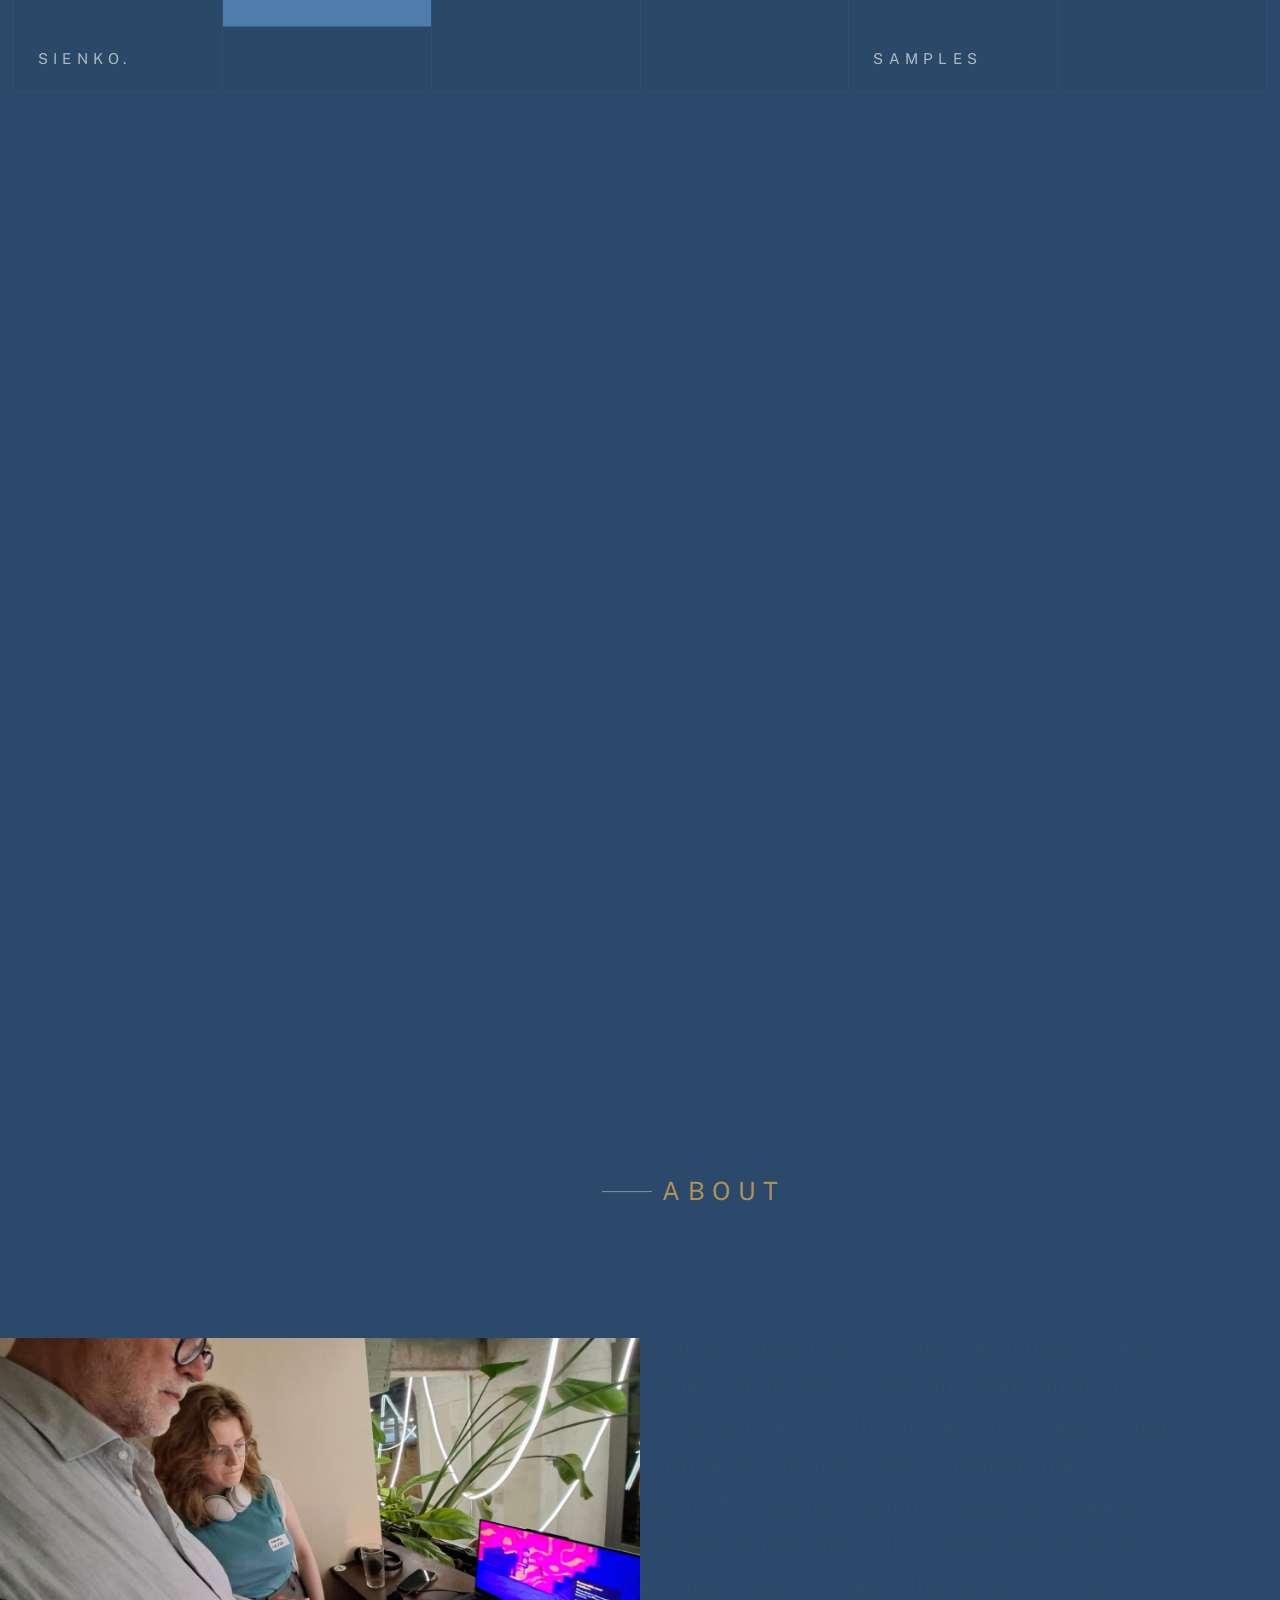
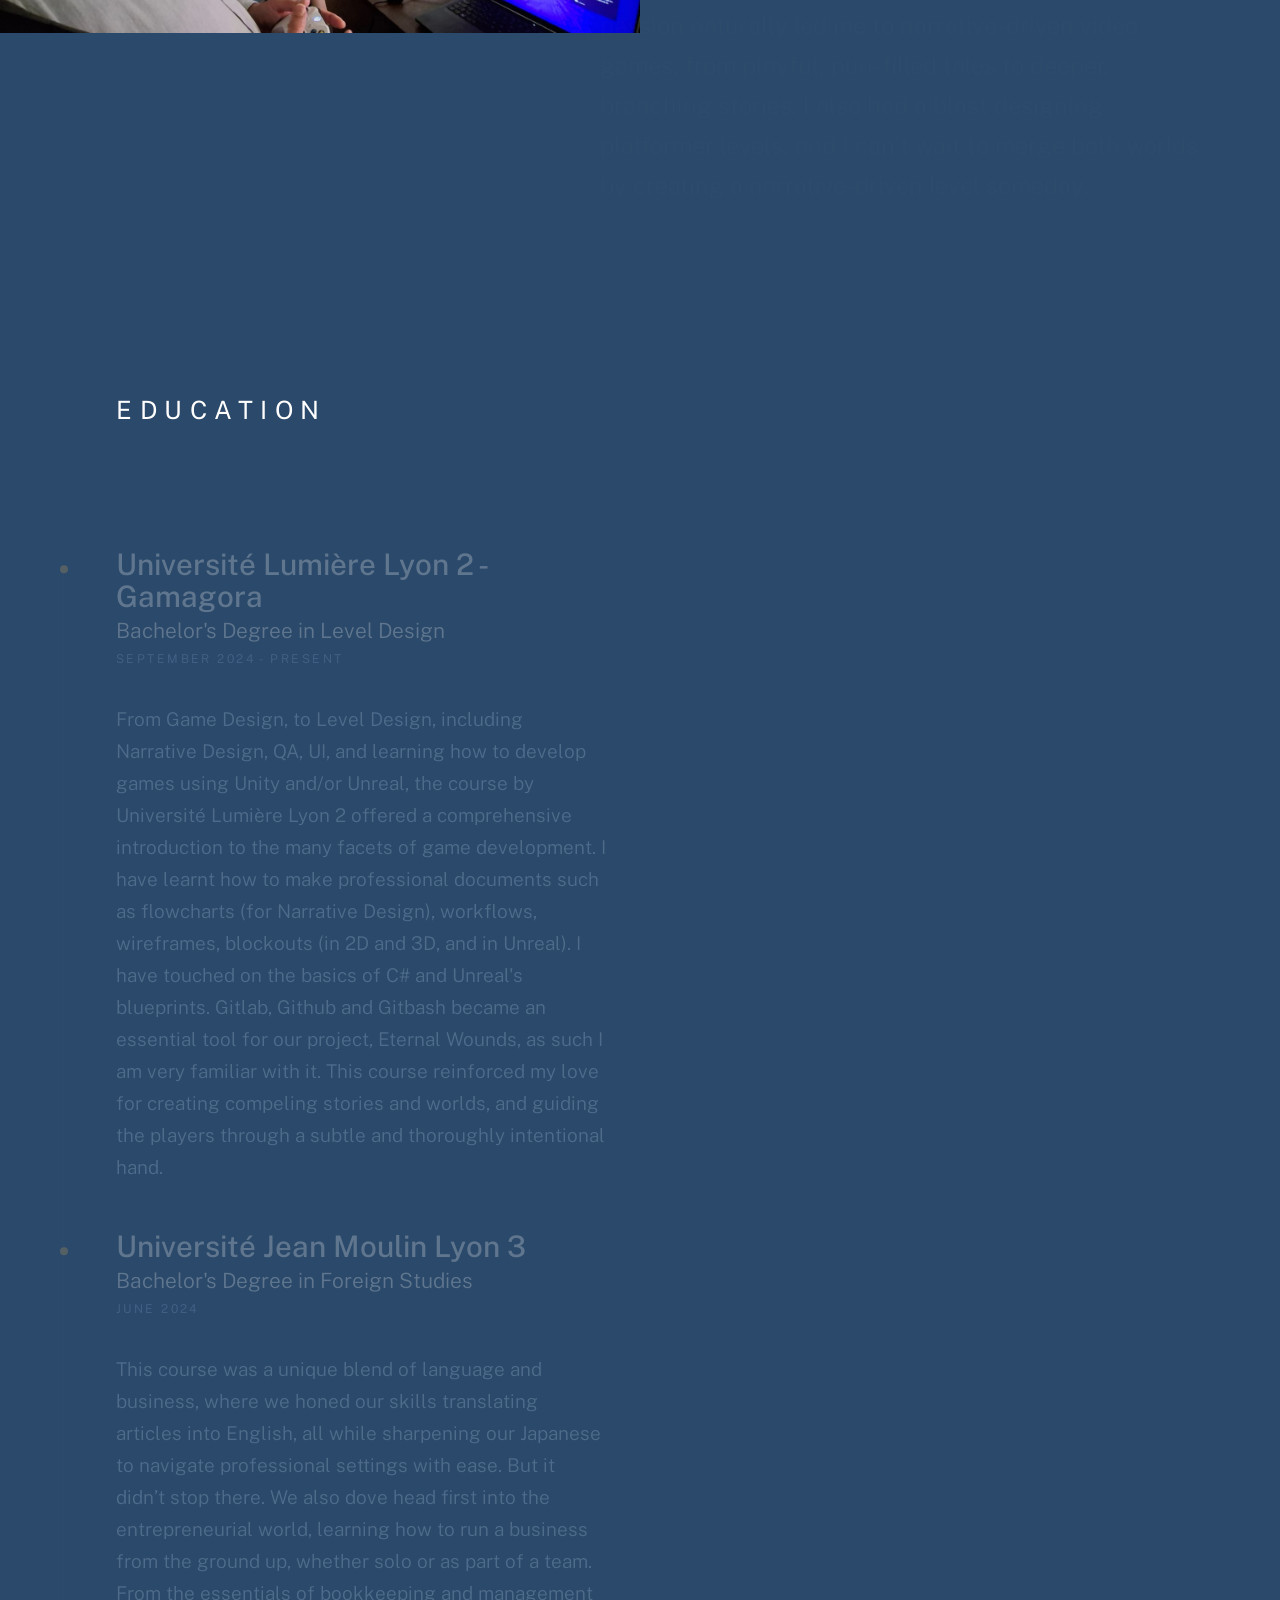
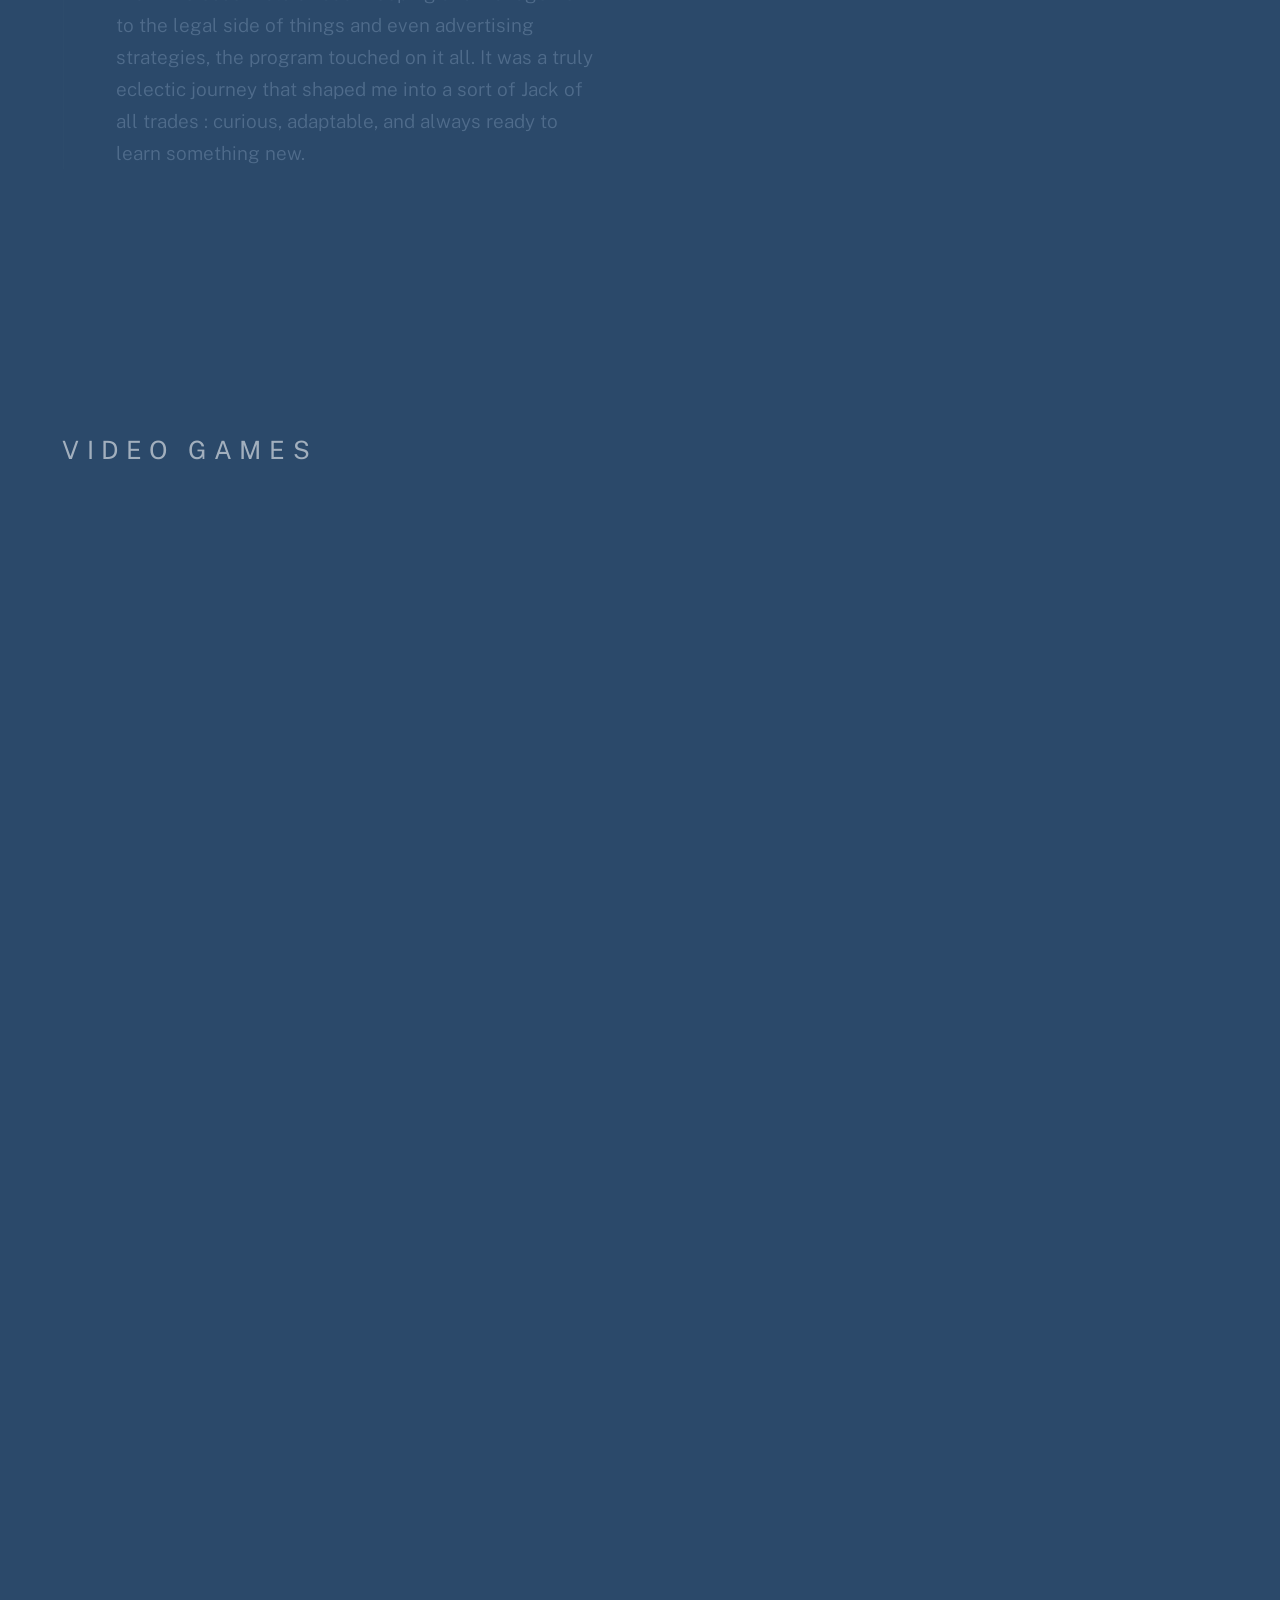
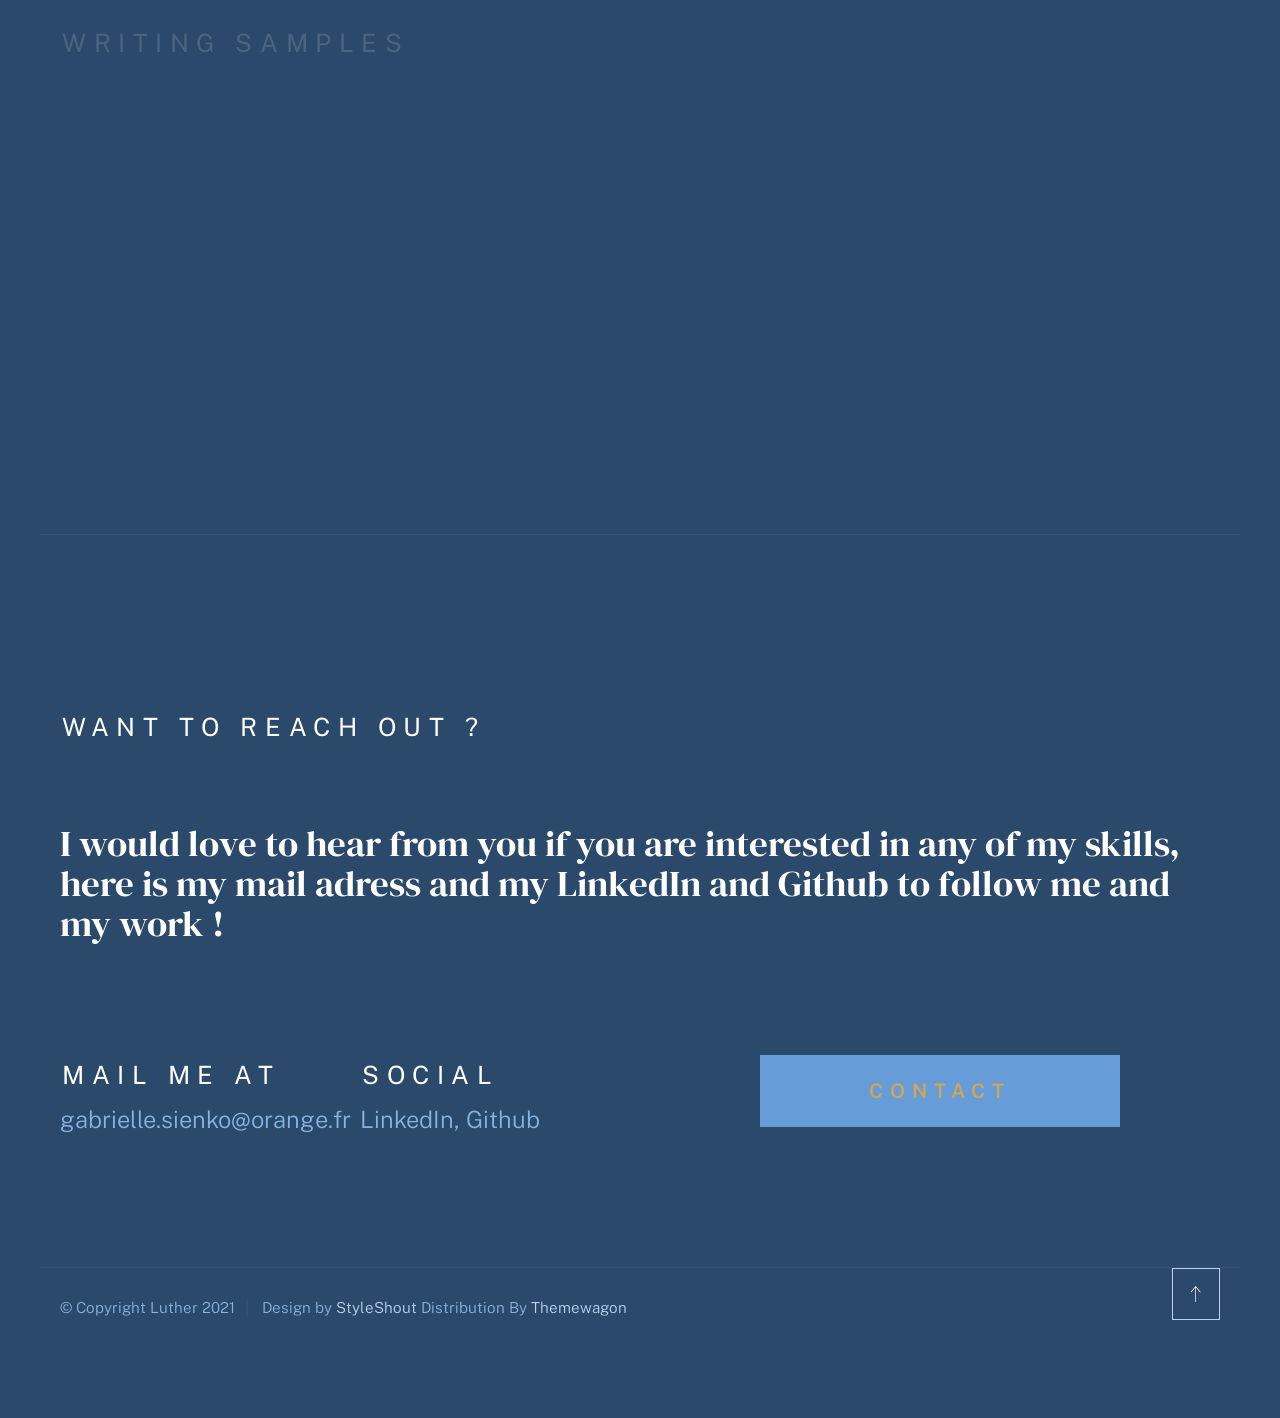
==== commit 261347cd: "Ajout writing section" ====
--- a/index.html
+++ b/index.html
@@ -67,6 +67,7 @@
                         <li class="current"><a href="#intro" class="smoothscroll">Intro</a></li>
                         <li><a href="#about" class="smoothscroll">About</a></li>
                         <li><a href="#works" class="smoothscroll">Games</a></li>
+                        <li><a href="#writings" class="smoothscroll">Writing Samples</a></li>
                         <li><a href="#contact" class="smoothscroll">Contact</a></li>
                     </ul>
                 </nav>
@@ -224,8 +225,6 @@
             <!-- ### works
             ================================================== -->
             <section id="works" class="s-works target-section">
-
-
                 <div class="row works-portfolio">
 
                     <div class="column lg-12" data-animate-block>
@@ -237,6 +236,8 @@
                             Here are a few games and projects that I worked on, as a Narrative Designer, Level Designer and Game Designer.
                         </p>
     
+
+
                         <ul class="folio-list row block-lg-one-half block-stack-on-1000">
 
                             <li class="folio-list__item column" data-animate-el>
@@ -387,7 +388,8 @@
                                 </ul>
                             </div>
                 
-                            <a href="https://draguonborne.itch.io/eternal-wounds" class="modal-popup__details">Project link</a>
+                            <a href="https://draguonborne.itch.io/eternal-wounds" class="modal-popup__details1">Project link</a>
+                            <a href="https://draguonborne.itch.io/eternal-wounds" class="modal-popup__details2">Project link</a>
                         </div>
                     </div> <!-- end modal -->
 
@@ -404,7 +406,7 @@
                                 </ul>
                             </div>
                 
-                            <a href="https://othentv.itch.io/a-run-from-the-dark" class="modal-popup__details">Project link</a>
+                            <a href="https://othentv.itch.io/a-run-from-the-dark" class="modal-popup__details1">Project link</a>
                         </div>
                     </div> <!-- end modal -->
 
@@ -423,7 +425,7 @@
                                 </ul>
                             </div>
                 
-                            <a href="https://ameiswhattodo.itch.io/bubble-market" class="modal-popup__details">Project link</a>
+                            <a href="https://ameiswhattodo.itch.io/bubble-market" class="modal-popup__details1">Project link</a>
                         </div>
                     </div> <!-- end modal -->
 
@@ -472,12 +474,82 @@
                                 </ul>
                             </div>
                 
-                            <a href="https://mikaloo.itch.io/adventure-ball" class="modal-popup__details">Project link</a>
+                            <a href="https://mikaloo.itch.io/adventure-ball" class="modal-popup__details1">Project link</a>
                         </div>
                     </div> <!-- end modal -->
 
                 </div> <!-- end works-portfolio -->
             </section> <!-- end s-works -->
+
+            <!-- ### writings
+            ================================================== -->
+            <section id="writings" class="s-works target-section">
+
+                <div class="row works-portfolio">
+
+                    <div class="column lg-12" data-animate-block>
+
+                        <h2 class="text-pretitle" data-animate-el>
+                            Writing Samples
+                        </h2>
+                        <p class="h3" data-animate-el>
+                            Bip Boup Bap
+                        </p>
+
+
+                        <ul class="folio-list row block-lg-one-half block-stack-on-1000">
+
+                            <!-- First Elem in List -->
+                            <li class="folio-list__item column" data-animate-el>
+                                <a class="folio-list__item-link" href="#writing-01">
+                                    <div class="folio-list__item-pic">
+                                        <img src="images/portfolio/EW/affiche_key_art.jpg"
+                                             srcset= "images/portfolio/EW/affiche_key_art.jpg 1x, images/portfolio/EW/affiche_key_art.jpg 2x"  alt="">
+                                    </div>
+                                    
+                                    <div class="folio-list__item-text">
+                                        <div class="folio-list__item-cat">
+                                            Level and Puzzle Design
+                                        </div>
+                                        <div class="folio-list__item-title">
+                                            Eternal Wounds
+                                        </div>
+                                    </div>
+                                </a>
+                                <a class="folio-list__proj-link" href="#" title="project link">
+                                    <svg width="15" height="15" viewBox="0 0 15 15" fill="none" xmlns="http://www.w3.org/2000/svg"><path d="M8.14645 3.14645C8.34171 2.95118 8.65829 2.95118 8.85355 3.14645L12.8536 7.14645C13.0488 7.34171 13.0488 7.65829 12.8536 7.85355L8.85355 11.8536C8.65829 12.0488 8.34171 12.0488 8.14645 11.8536C7.95118 11.6583 7.95118 11.3417 8.14645 11.1464L11.2929 8H2.5C2.22386 8 2 7.77614 2 7.5C2 7.22386 2.22386 7 2.5 7H11.2929L8.14645 3.85355C7.95118 3.65829 7.95118 3.34171 8.14645 3.14645Z" fill="currentColor" fill-rule="evenodd" clip-rule="evenodd"></path></svg>
+                                </a>
+                            </li> <!--end folio-list__item -->
+
+                        </ul>
+
+                    </div>
+
+                      <!-- Writing Templates Popup
+                    -------------------------------------------- -->
+                    <div id="writing-01" hidden>
+                        <div class="modal-popup">
+                            <img src="images/portfolio/EW/affiche_key_art.jpg" alt="">
+                
+                            <div class="modal-popup__desc">
+                                <h5>Eternal Wounds</h5>
+                                <p>Being a Puzzle Designer truly twists your mind. <br>
+                                    Eternal Wounds is our final Bachelor’s project at Gamagora, created by a team of 17 made in Unreal. Balancing difficulty with player enjoyment was both the biggest challenge and the most rewarding part of working as a Level Designer. Through trial and error, we shaped complex but unique mechanics that, while fun, were initially hard for players to internalize. As Level Designers, we focused on guiding players clearly—while still giving them moments to pause, reflect, and feel the satisfaction of solving a puzzle. </p>
+                                <ul class="modal-popup__cat">
+                                    <li>Puzzle Design</li>
+                                    <li>Level Design</li>
+                                    <li>Game Design</li>
+                                </ul>
+                            </div>
+                
+                            <a href="https://draguonborne.itch.io/eternal-wounds" class="modal-popup__details1">Project link</a>
+                            <a href="https://draguonborne.itch.io/eternal-wounds" class="modal-popup__details2">Project link</a>
+                        </div>
+                    </div> <!-- end modal -->
+
+
+                </div>
+            </section>
 
             <!-- ### contact
             ================================================== -->
--- a/css/styles.css
+++ b/css/styles.css
@@ -3831,7 +3831,7 @@
     display : none;
 }
 
-.modal-popup__details {
+.modal-popup__details1 {
     background-color : rgba(0, 0, 0, 0.3);
     font-size        : var(--text-xs);
     line-height      : var(--vspace-1_25);
@@ -3841,6 +3841,18 @@
     top              : var(--vspace-1);
     left             : var(--vspace-1);
 }
+
+.modal-popup__details2 {
+    background-color : rgba(0, 0, 0, 0.3);
+    font-size        : var(--text-xs);
+    line-height      : var(--vspace-1_25);
+    color            : white;
+    padding          : 0 1.2rem;
+    position         : absolute;
+    top              : var(--vspace-1);
+    left             : var(--vspace-4);
+}
+
 
 .modal-popup__details:focus,
 .modal-popup__details:hover {
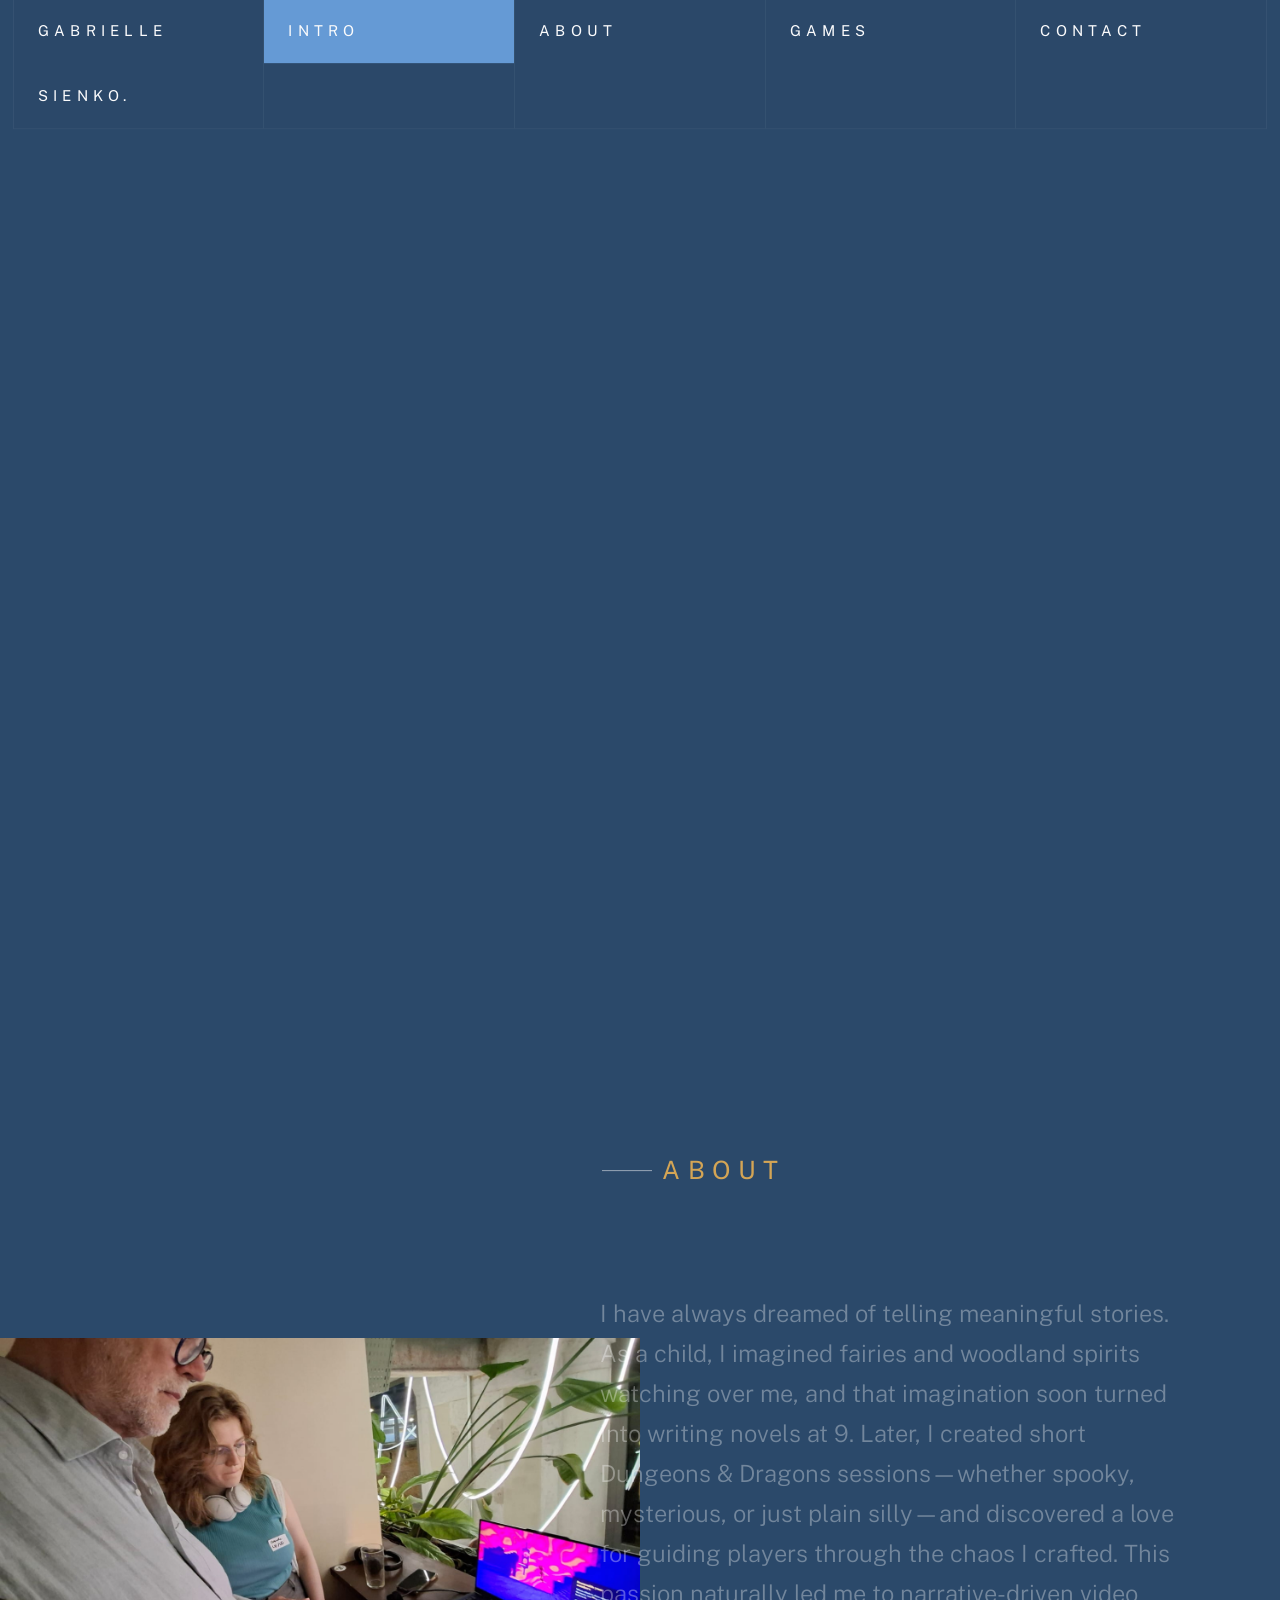
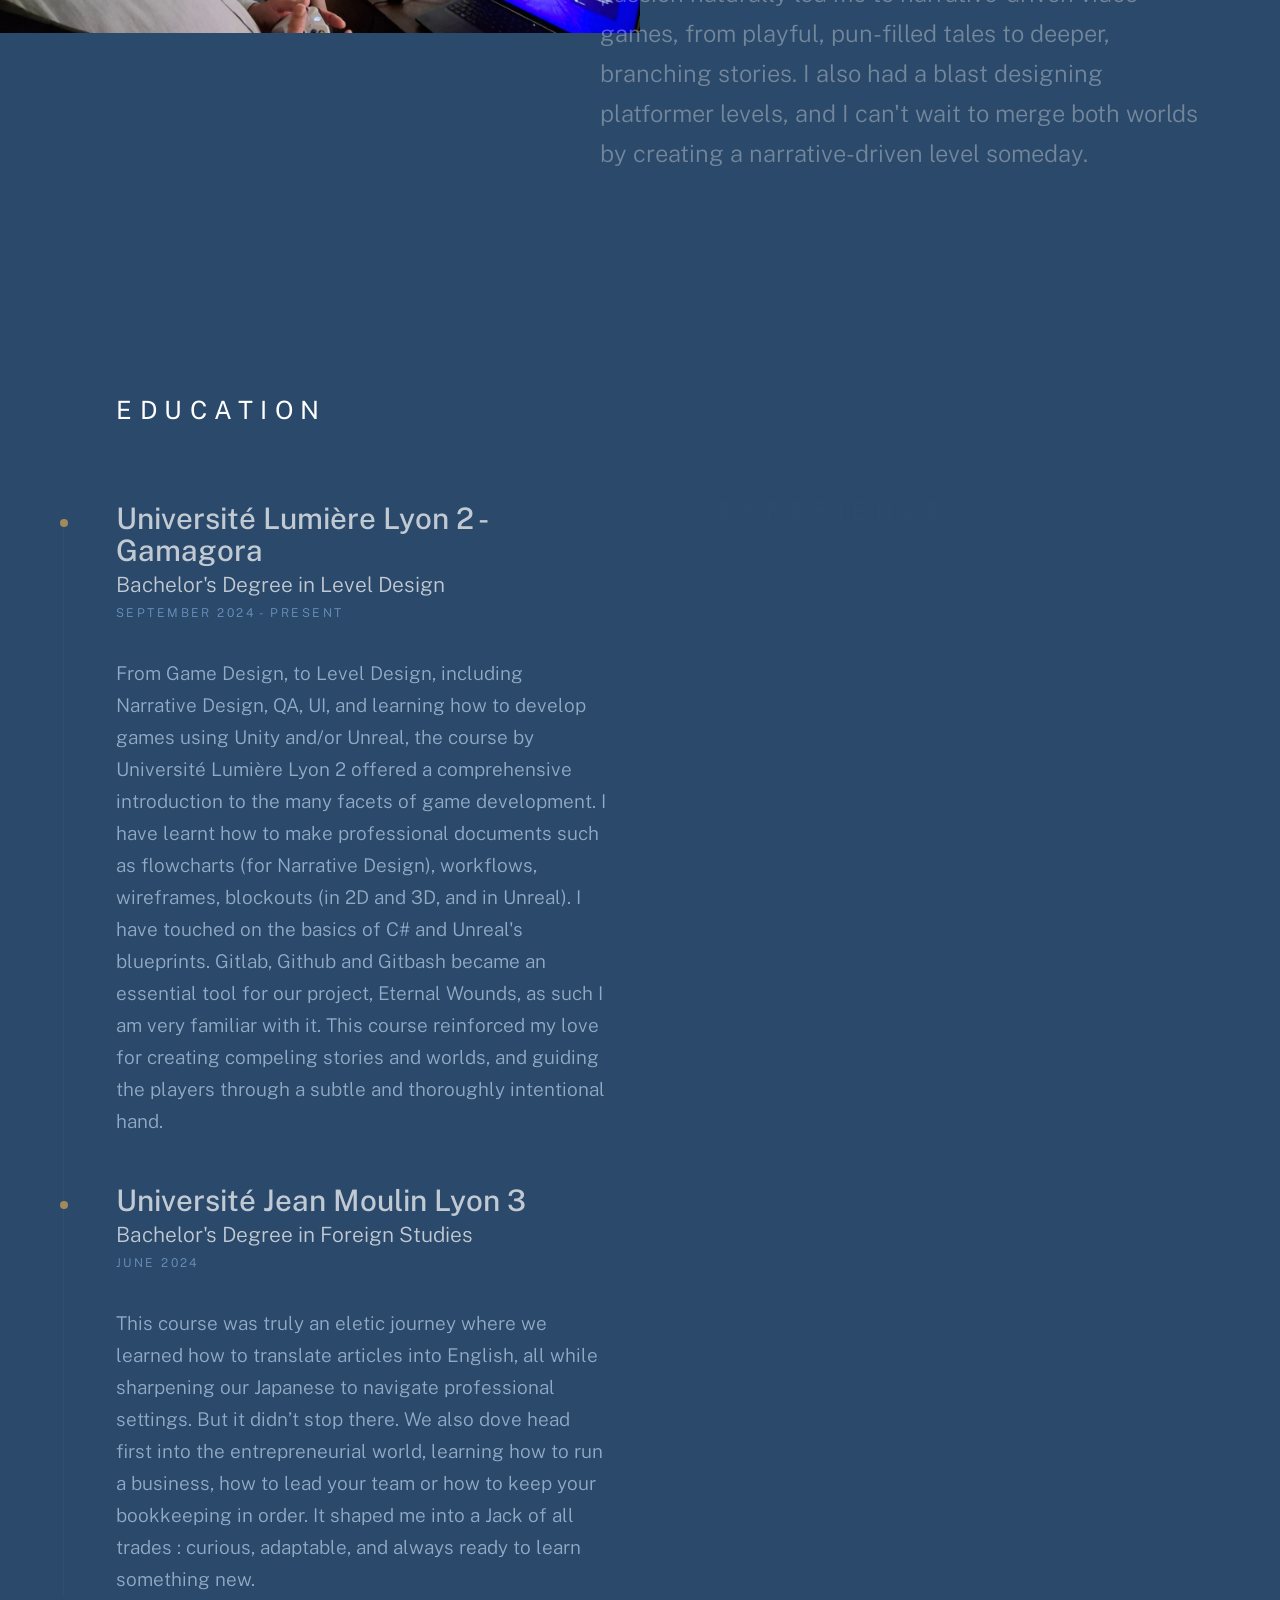
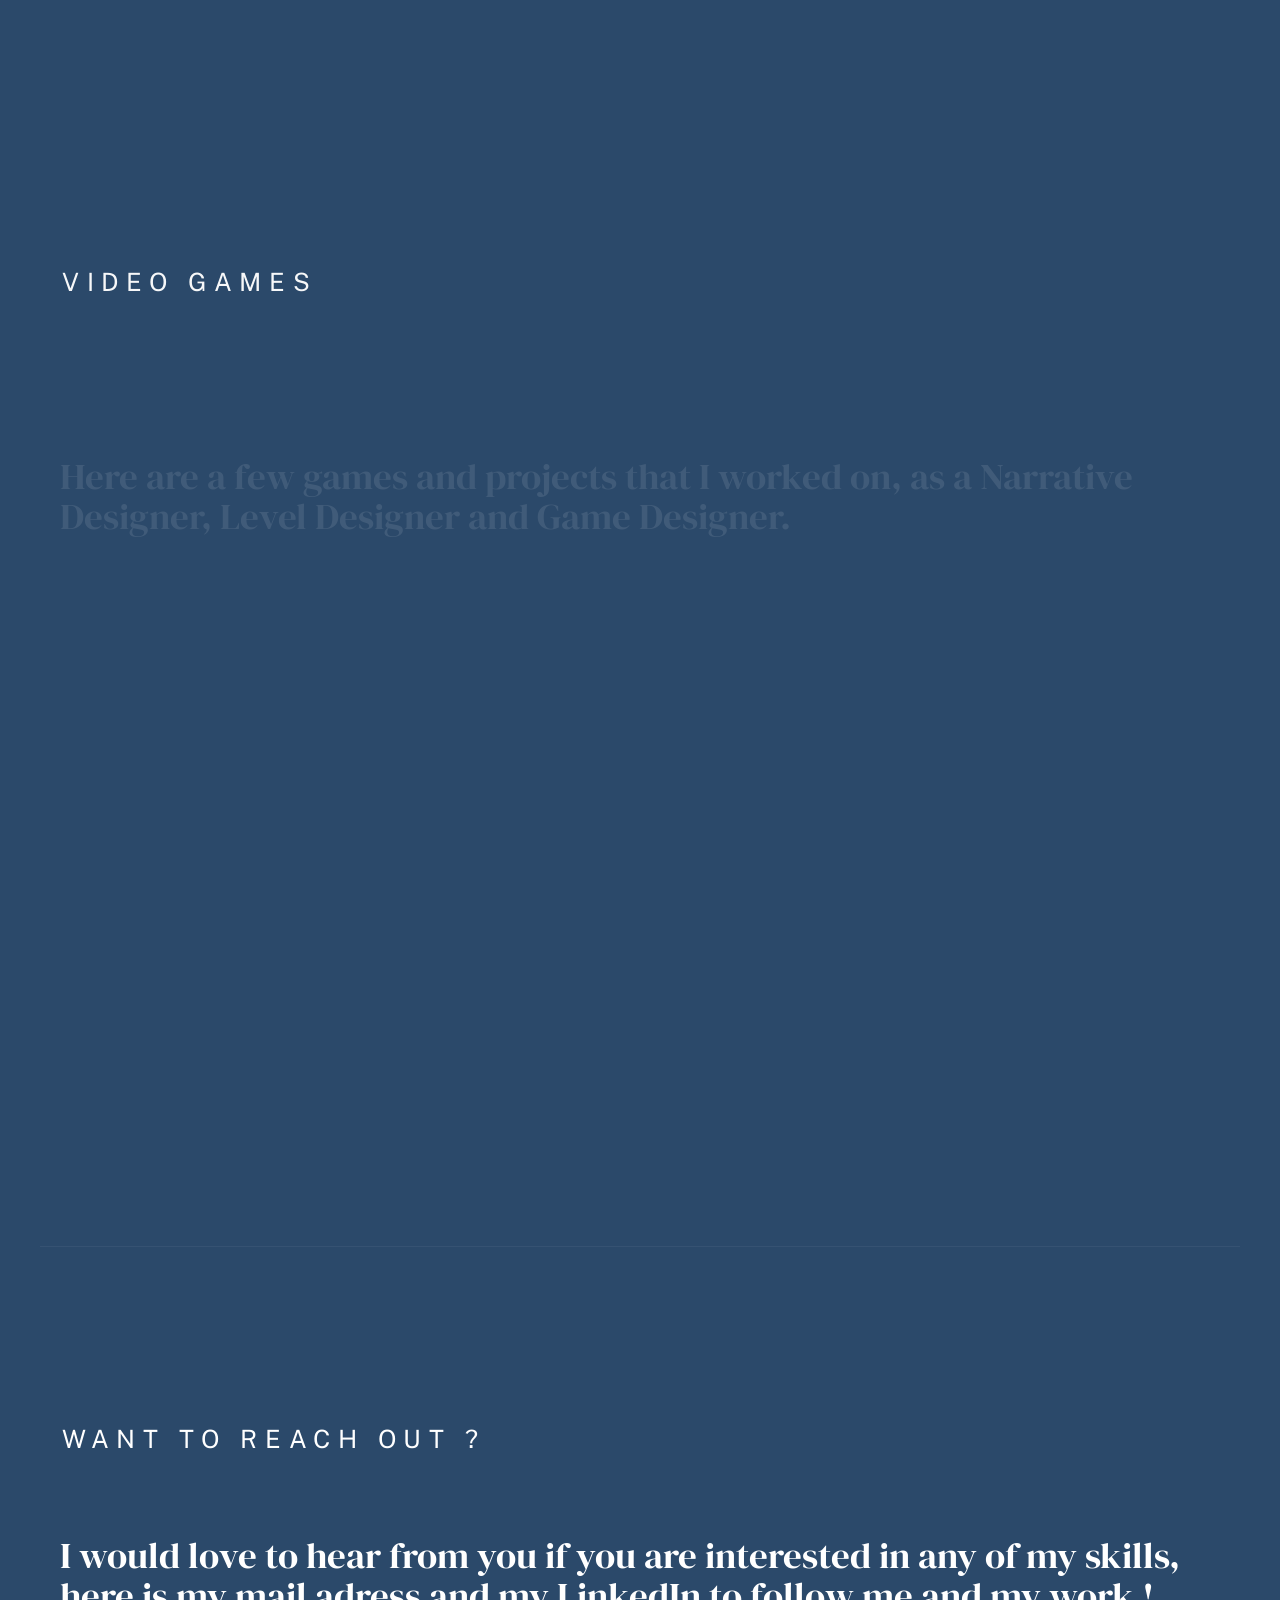
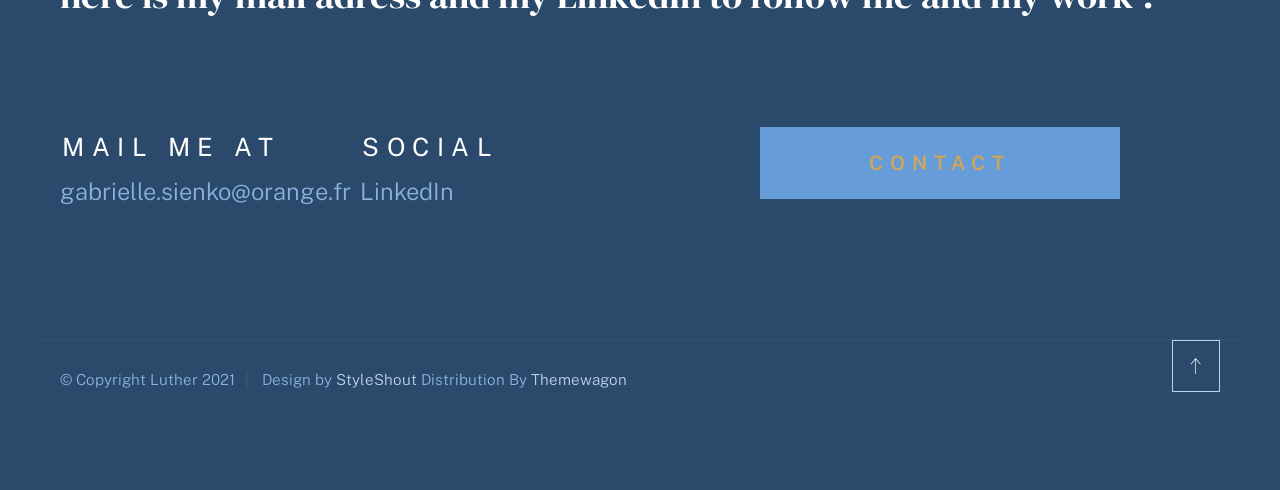
==== commit f4b91fb1: "adding documentation links" ====
--- a/index.html
+++ b/index.html
@@ -67,7 +67,7 @@
                         <li class="current"><a href="#intro" class="smoothscroll">Intro</a></li>
                         <li><a href="#about" class="smoothscroll">About</a></li>
                         <li><a href="#works" class="smoothscroll">Games</a></li>
-                        <li><a href="#writings" class="smoothscroll">Writing Samples</a></li>
+                        <!-- <li><a href="#writings" class="smoothscroll">Writing Samples</a></li>-->
                         <li><a href="#contact" class="smoothscroll">Contact</a></li>
                     </ul>
                 </nav>
@@ -171,7 +171,7 @@
                                     <p class="timeline__timeframe">June 2024</p>
                                 </div>
                                 <div class="timeline__desc">
-                                    <p>This course was a unique blend of language and business, where we honed our skills translating articles into English, all while sharpening our Japanese to navigate professional settings with ease. But it didn’t stop there. We also dove head first into the entrepreneurial world, learning how to run a business from the ground up, whether solo or as part of a team. From the essentials of bookkeeping and management to the legal side of things and even advertising strategies, the program touched on it all. It was a truly eclectic journey that shaped me into a sort of Jack of all trades : curious, adaptable, and always ready to learn something new.   </p>
+                                    <p>This course was truly an eletic journey where we learned how to translate articles into English, all while sharpening our Japanese to navigate professional settings. But it didn’t stop there. We also dove head first into the entrepreneurial world, learning how to run a business, how to lead your team or how to keep your bookkeeping in order. It shaped me into a Jack of all trades : curious, adaptable, and always ready to learn something new.   </p>
                                 </div>
                             </div>
     
@@ -388,8 +388,8 @@
                                 </ul>
                             </div>
                 
-                            <a href="https://draguonborne.itch.io/eternal-wounds" class="modal-popup__details1">Project link</a>
-                            <a href="https://draguonborne.itch.io/eternal-wounds" class="modal-popup__details2">Project link</a>
+                            <a href="https://gamagora.itch.io/eternal-wounds" class="modal-popup__details1">Project link</a>
+                            <a href="https://www.canva.com/design/DAGnPBKnpCQ/WqFR4w3qLx0kkM2aRd5inQ/edit?utm_content=DAGnPBKnpCQ&utm_campaign=designshare&utm_medium=link2&utm_source=sharebutton" class="modal-popup__details2">Documentation link</a>
                         </div>
                     </div> <!-- end modal -->
 
@@ -407,6 +407,8 @@
                             </div>
                 
                             <a href="https://othentv.itch.io/a-run-from-the-dark" class="modal-popup__details1">Project link</a>
+                            <a href="https://www.canva.com/design/DAGnPVZE17k/Nn7NpplYevjz1ogHMd2V_g/edit?utm_content=DAGnPVZE17k&utm_campaign=designshare&utm_medium=link2&utm_source=sharebutton" class="modal-popup__details2">Documentation link</a>
+                       
                         </div>
                     </div> <!-- end modal -->
 
@@ -481,75 +483,7 @@
                 </div> <!-- end works-portfolio -->
             </section> <!-- end s-works -->
 
-            <!-- ### writings
-            ================================================== -->
-            <section id="writings" class="s-works target-section">
-
-                <div class="row works-portfolio">
-
-                    <div class="column lg-12" data-animate-block>
-
-                        <h2 class="text-pretitle" data-animate-el>
-                            Writing Samples
-                        </h2>
-                        <p class="h3" data-animate-el>
-                            Bip Boup Bap
-                        </p>
-
-
-                        <ul class="folio-list row block-lg-one-half block-stack-on-1000">
-
-                            <!-- First Elem in List -->
-                            <li class="folio-list__item column" data-animate-el>
-                                <a class="folio-list__item-link" href="#writing-01">
-                                    <div class="folio-list__item-pic">
-                                        <img src="images/portfolio/EW/affiche_key_art.jpg"
-                                             srcset= "images/portfolio/EW/affiche_key_art.jpg 1x, images/portfolio/EW/affiche_key_art.jpg 2x"  alt="">
-                                    </div>
-                                    
-                                    <div class="folio-list__item-text">
-                                        <div class="folio-list__item-cat">
-                                            Level and Puzzle Design
-                                        </div>
-                                        <div class="folio-list__item-title">
-                                            Eternal Wounds
-                                        </div>
-                                    </div>
-                                </a>
-                                <a class="folio-list__proj-link" href="#" title="project link">
-                                    <svg width="15" height="15" viewBox="0 0 15 15" fill="none" xmlns="http://www.w3.org/2000/svg"><path d="M8.14645 3.14645C8.34171 2.95118 8.65829 2.95118 8.85355 3.14645L12.8536 7.14645C13.0488 7.34171 13.0488 7.65829 12.8536 7.85355L8.85355 11.8536C8.65829 12.0488 8.34171 12.0488 8.14645 11.8536C7.95118 11.6583 7.95118 11.3417 8.14645 11.1464L11.2929 8H2.5C2.22386 8 2 7.77614 2 7.5C2 7.22386 2.22386 7 2.5 7H11.2929L8.14645 3.85355C7.95118 3.65829 7.95118 3.34171 8.14645 3.14645Z" fill="currentColor" fill-rule="evenodd" clip-rule="evenodd"></path></svg>
-                                </a>
-                            </li> <!--end folio-list__item -->
-
-                        </ul>
-
-                    </div>
-
-                      <!-- Writing Templates Popup
-                    -------------------------------------------- -->
-                    <div id="writing-01" hidden>
-                        <div class="modal-popup">
-                            <img src="images/portfolio/EW/affiche_key_art.jpg" alt="">
-                
-                            <div class="modal-popup__desc">
-                                <h5>Eternal Wounds</h5>
-                                <p>Being a Puzzle Designer truly twists your mind. <br>
-                                    Eternal Wounds is our final Bachelor’s project at Gamagora, created by a team of 17 made in Unreal. Balancing difficulty with player enjoyment was both the biggest challenge and the most rewarding part of working as a Level Designer. Through trial and error, we shaped complex but unique mechanics that, while fun, were initially hard for players to internalize. As Level Designers, we focused on guiding players clearly—while still giving them moments to pause, reflect, and feel the satisfaction of solving a puzzle. </p>
-                                <ul class="modal-popup__cat">
-                                    <li>Puzzle Design</li>
-                                    <li>Level Design</li>
-                                    <li>Game Design</li>
-                                </ul>
-                            </div>
-                
-                            <a href="https://draguonborne.itch.io/eternal-wounds" class="modal-popup__details1">Project link</a>
-                            <a href="https://draguonborne.itch.io/eternal-wounds" class="modal-popup__details2">Project link</a>
-                        </div>
-                    </div> <!-- end modal -->
-
-
-                </div>
-            </section>
+           
 
             <!-- ### contact
             ================================================== -->
@@ -563,7 +497,7 @@
 
                         <p class="h3">
                            I would love to hear from you if you are interested in any of my skills,
-                           here is my mail adress and my LinkedIn and Github to follow me and my work !
+                           here is my mail adress and my LinkedIn to follow me and my work !
                         </p>
                     </div>
                 </div> <!-- end contact-top -->
@@ -579,7 +513,6 @@
                         <h3 class="text-pretitle">Social</h3>
                         <ul class="contact-social">
                             <li><a href="https://www.linkedin.com/in/gabrielle-sienko-505ba117a/">LinkedIn</a></li>
-                            <li><a href="https://github.com/">Github</a></li>
                         </ul>
                     </div>
                     <div class="column lg-4 md-12 contact-block">
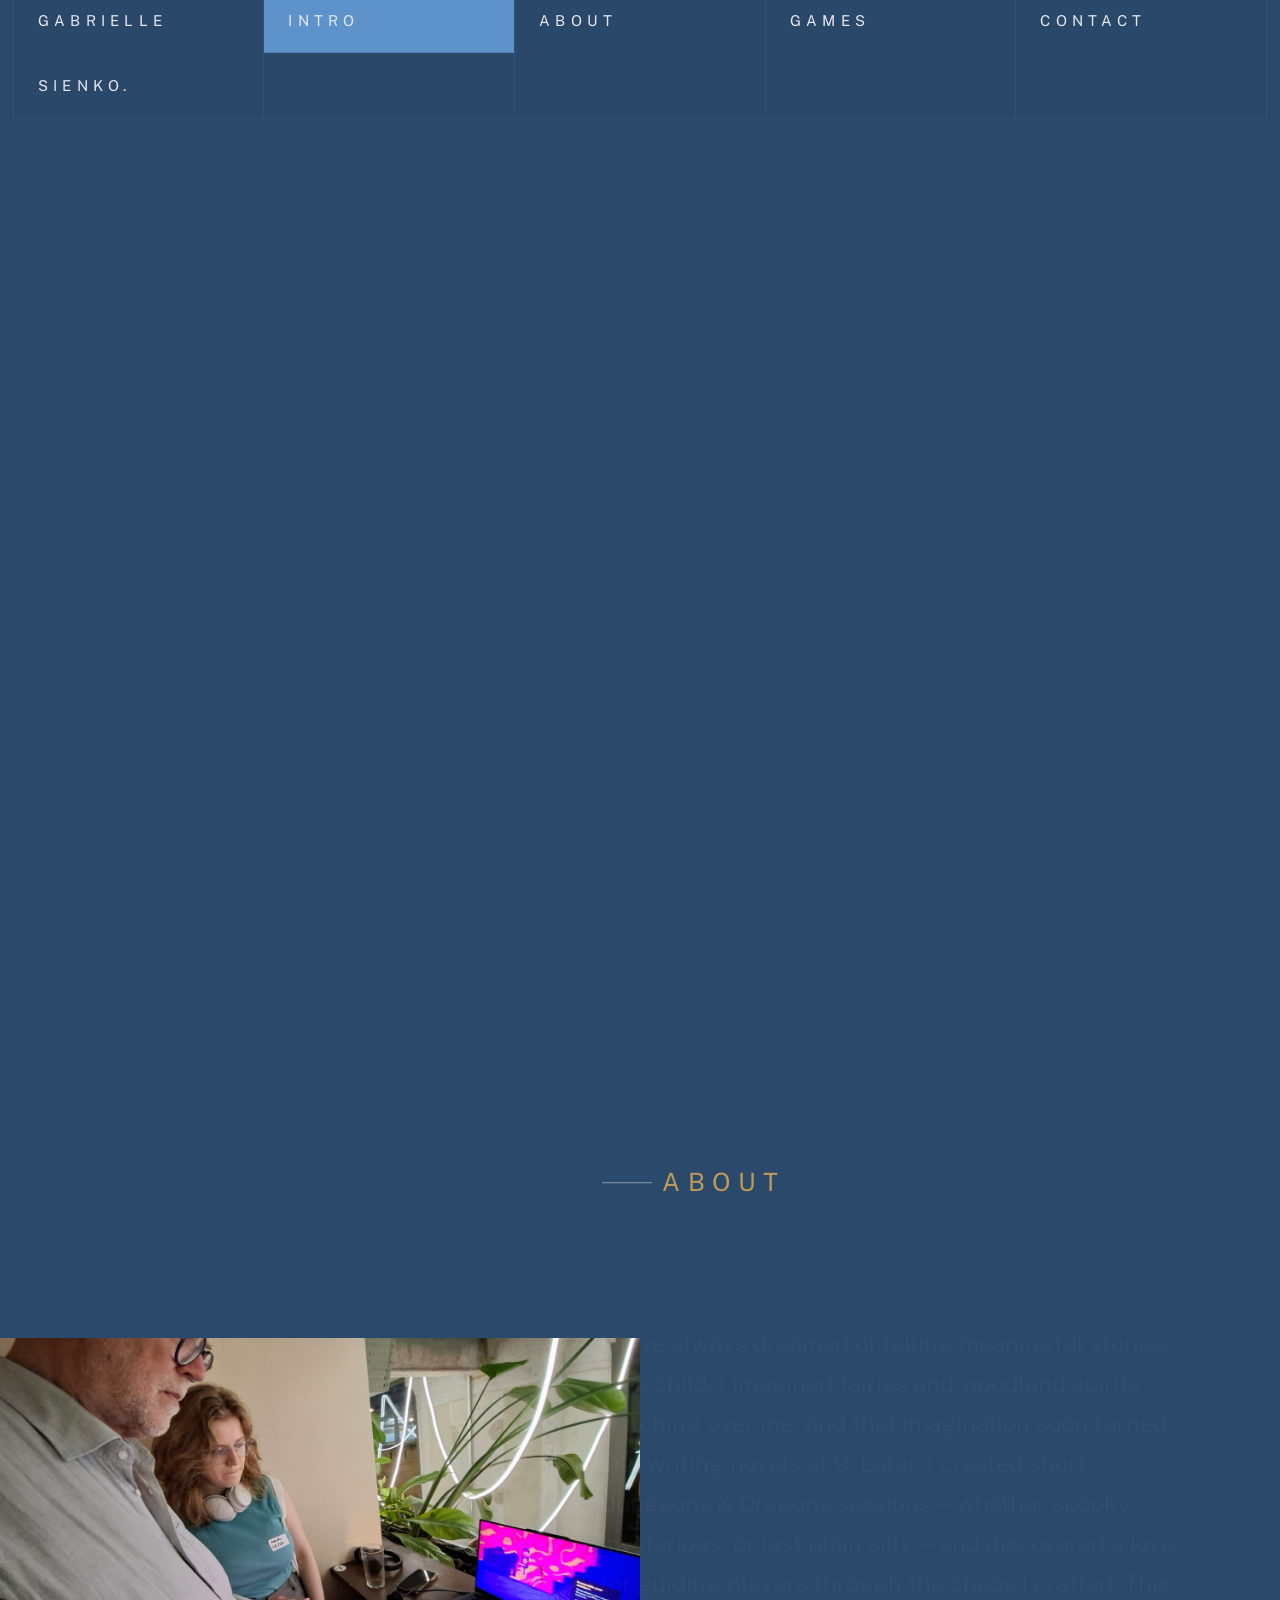
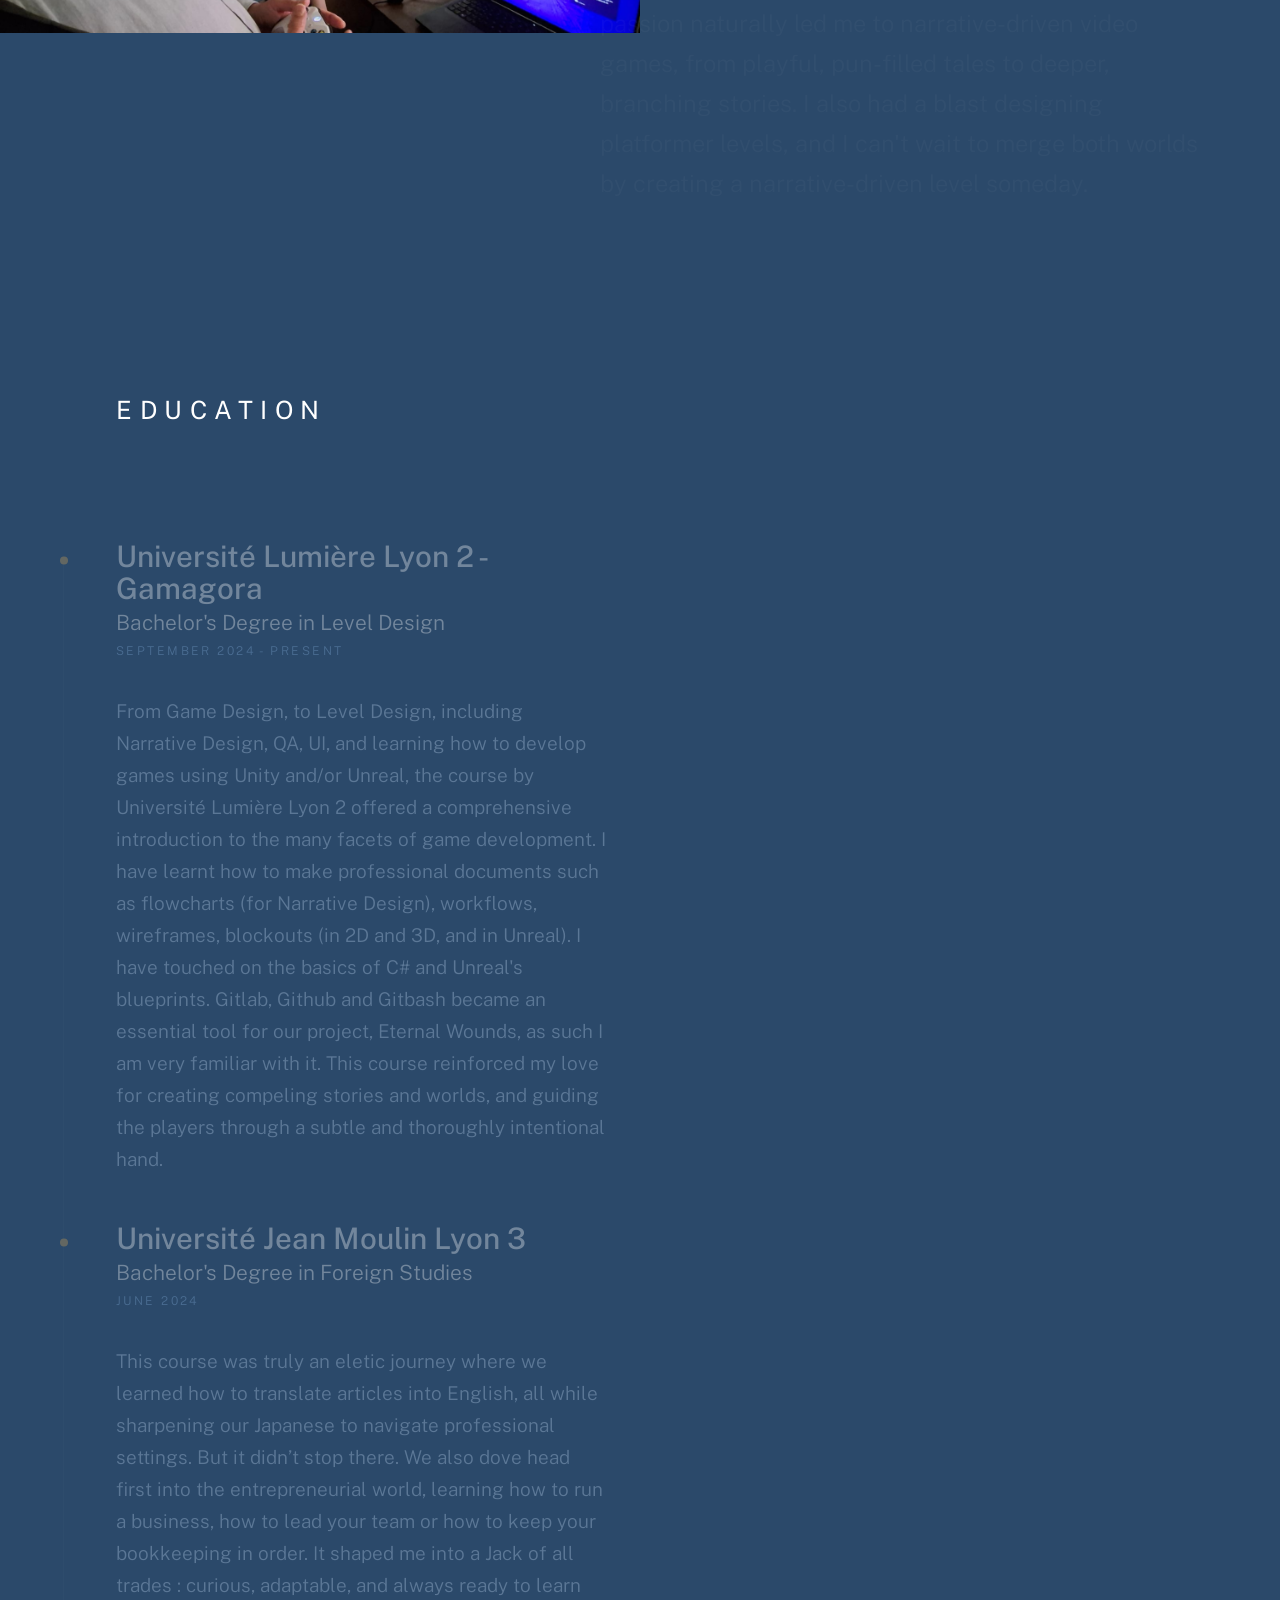
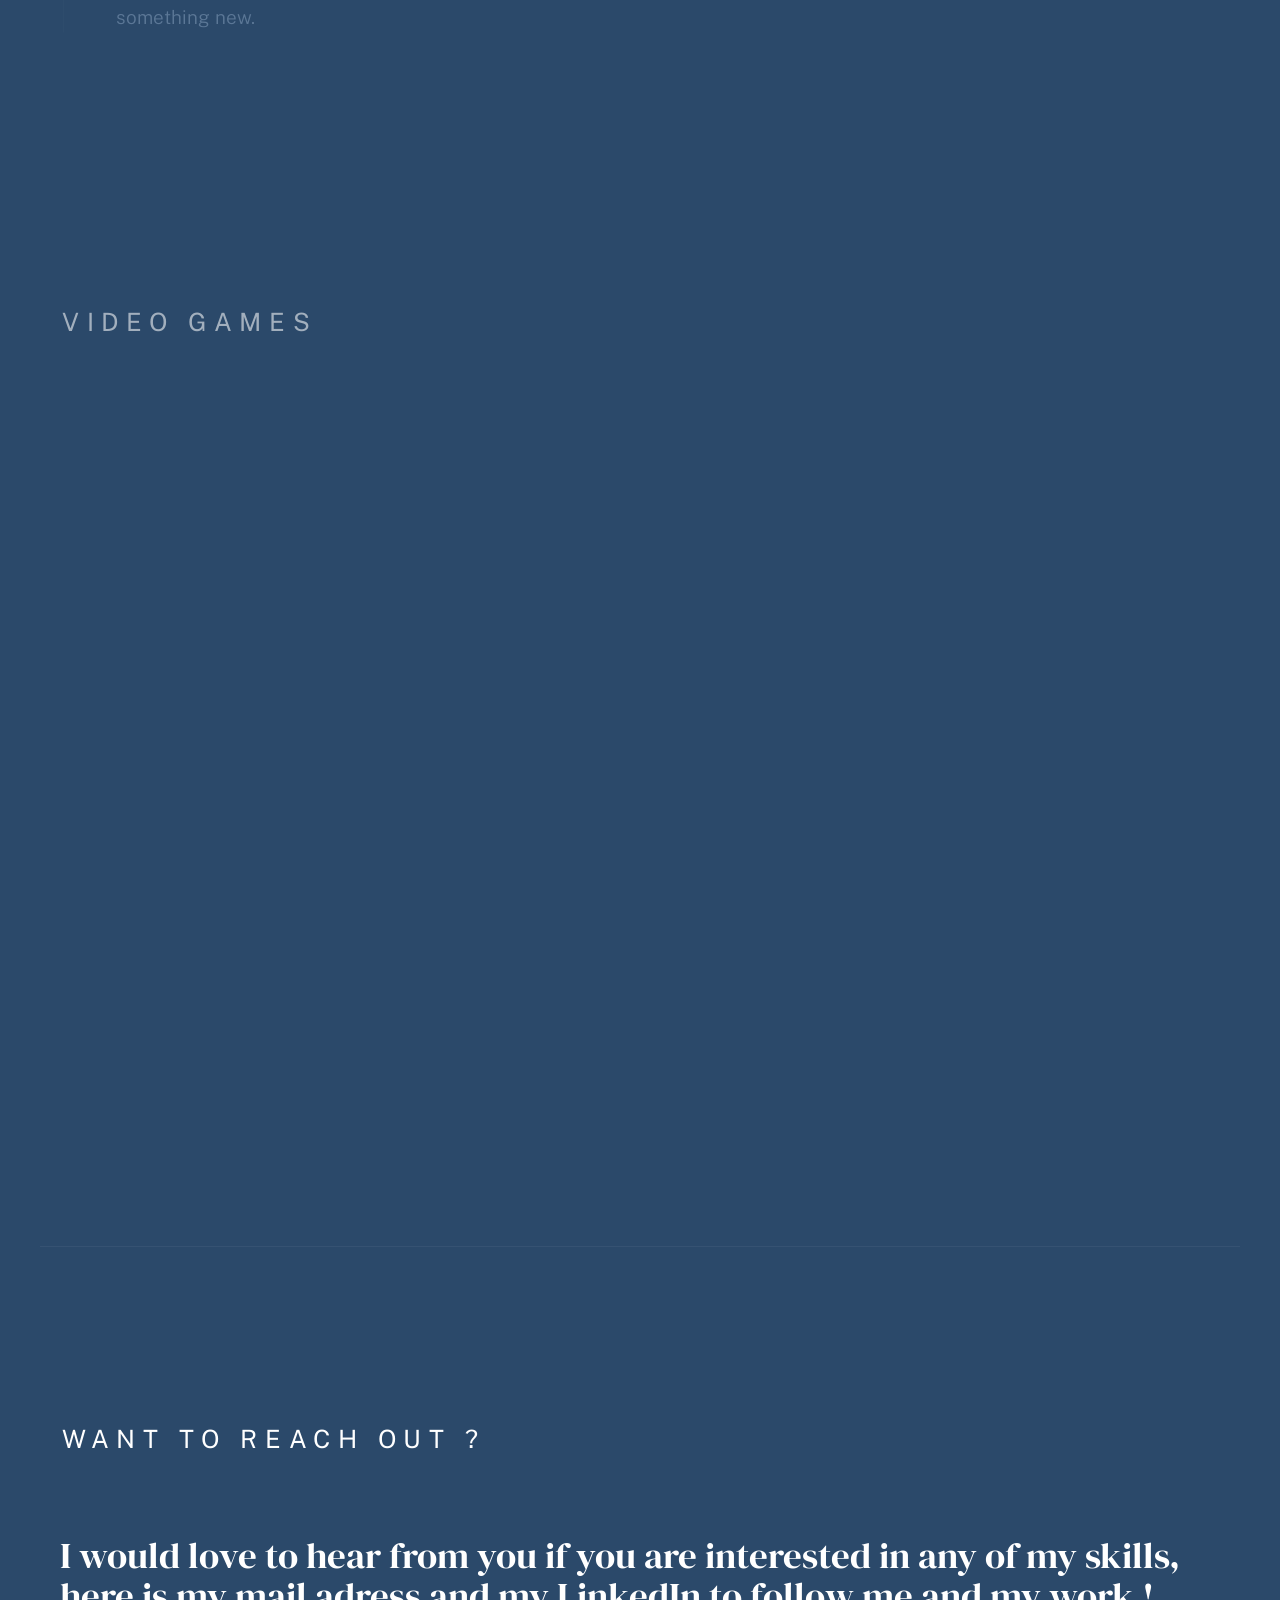
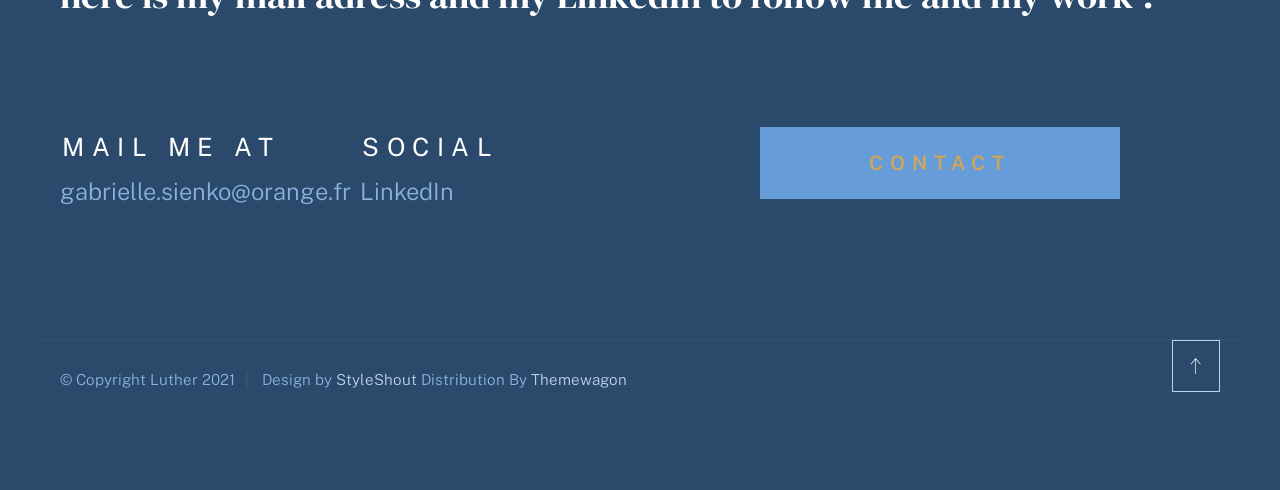
==== commit 85c822ab: "Changing CV" ====
--- a/index.html
+++ b/index.html
@@ -114,7 +114,6 @@
 
             </section> <!-- end s-intro -->
 
-
             <!-- ### about
             ================================================== -->
             <section id="about" class="s-about target-section">
@@ -133,7 +132,7 @@
                             </h2>
                             <p class="attention-getter" data-animate-el>
                                 I have always dreamed of telling meaningful stories. As a child, I imagined fairies and woodland spirits watching over me, and that imagination soon turned into writing novels at 9. Later, I created short Dungeons & Dragons sessions—whether spooky, mysterious, or just plain silly—and discovered a love for guiding players through the chaos I crafted. This passion naturally led me to narrative-driven video games, from playful, pun-filled tales to deeper, branching stories. I also had a blast designing platformer levels, and I can't wait to merge both worlds by creating a narrative-driven level someday.</p>
-                            <a href="CV/Gabrielle Sienko CV 2025.pdf" class="btn btn--medium u-fullwidth bigTitle" data-animate-el>Download CV</a>
+                            <a href="CV/CV Level Designer fr.pdf" class="btn btn--medium u-fullwidth bigTitle" data-animate-el>Download CV</a>
 
                         </div>
                     </div>
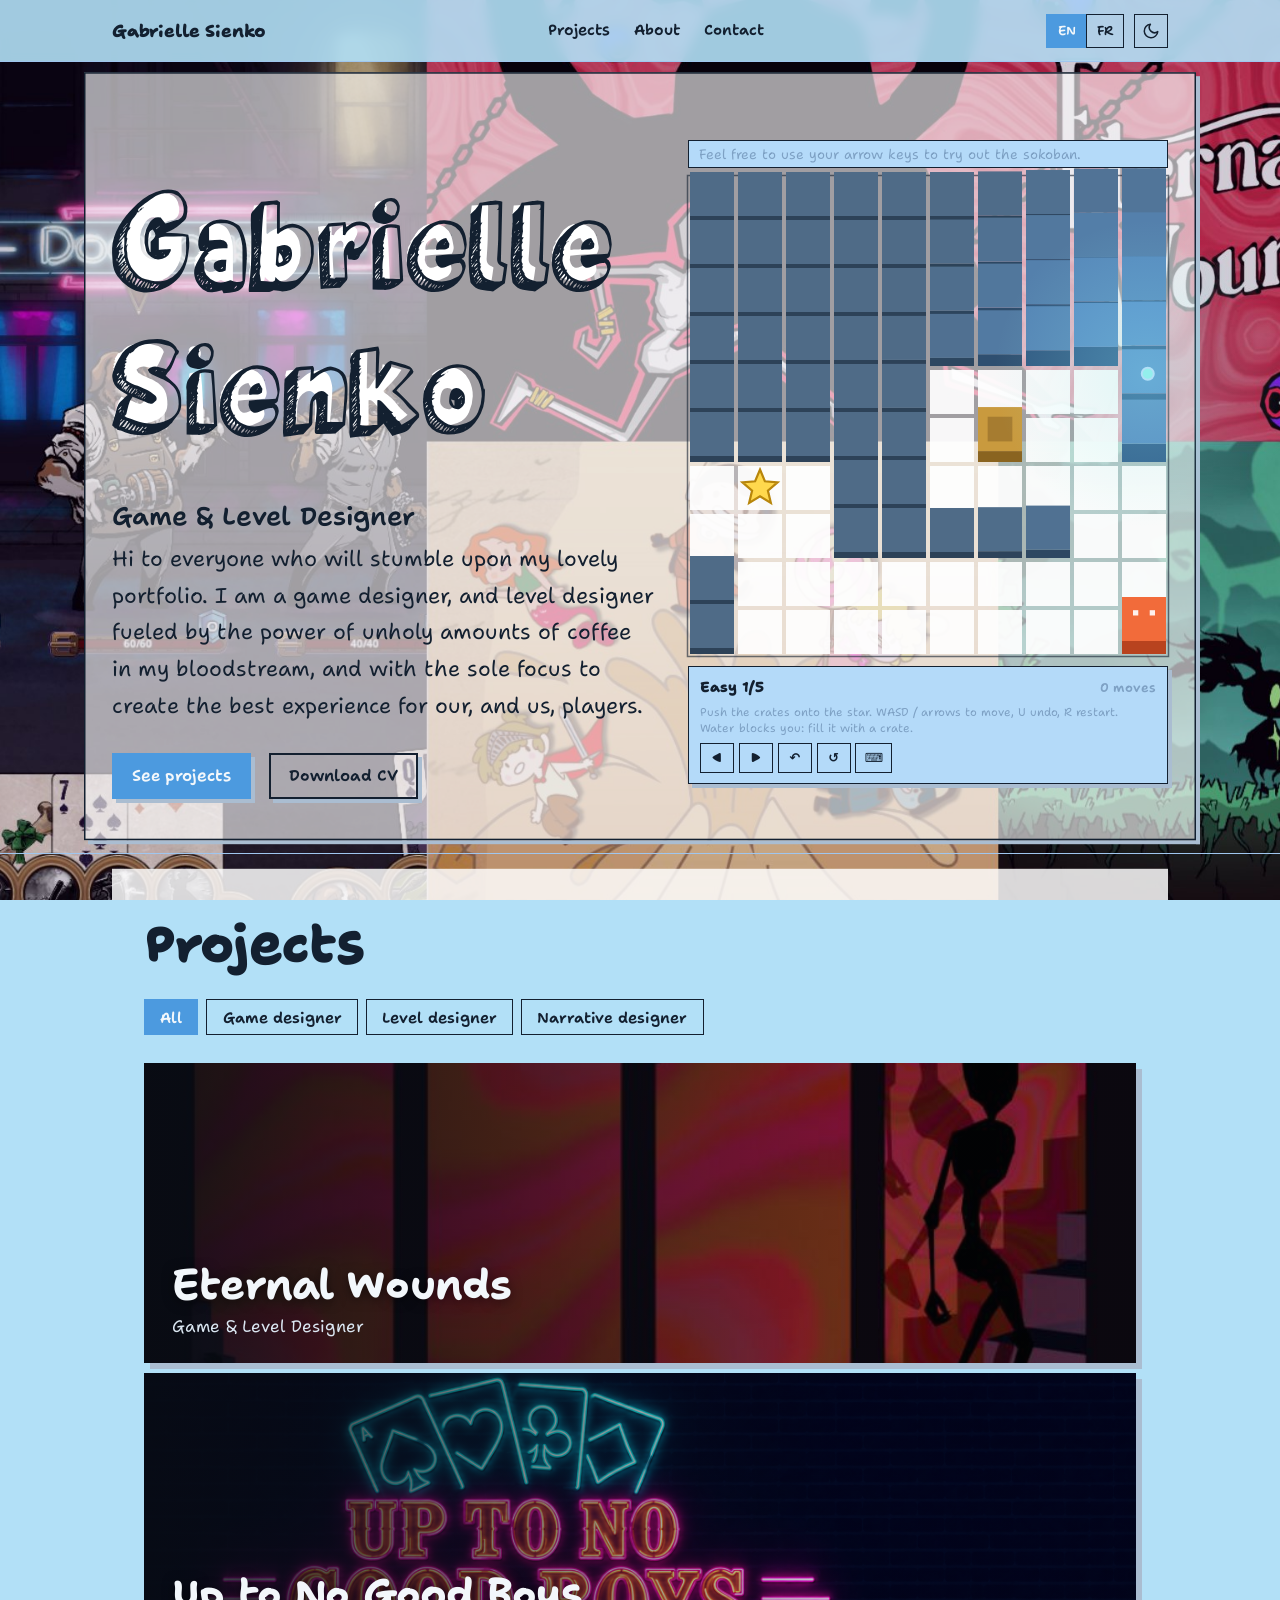
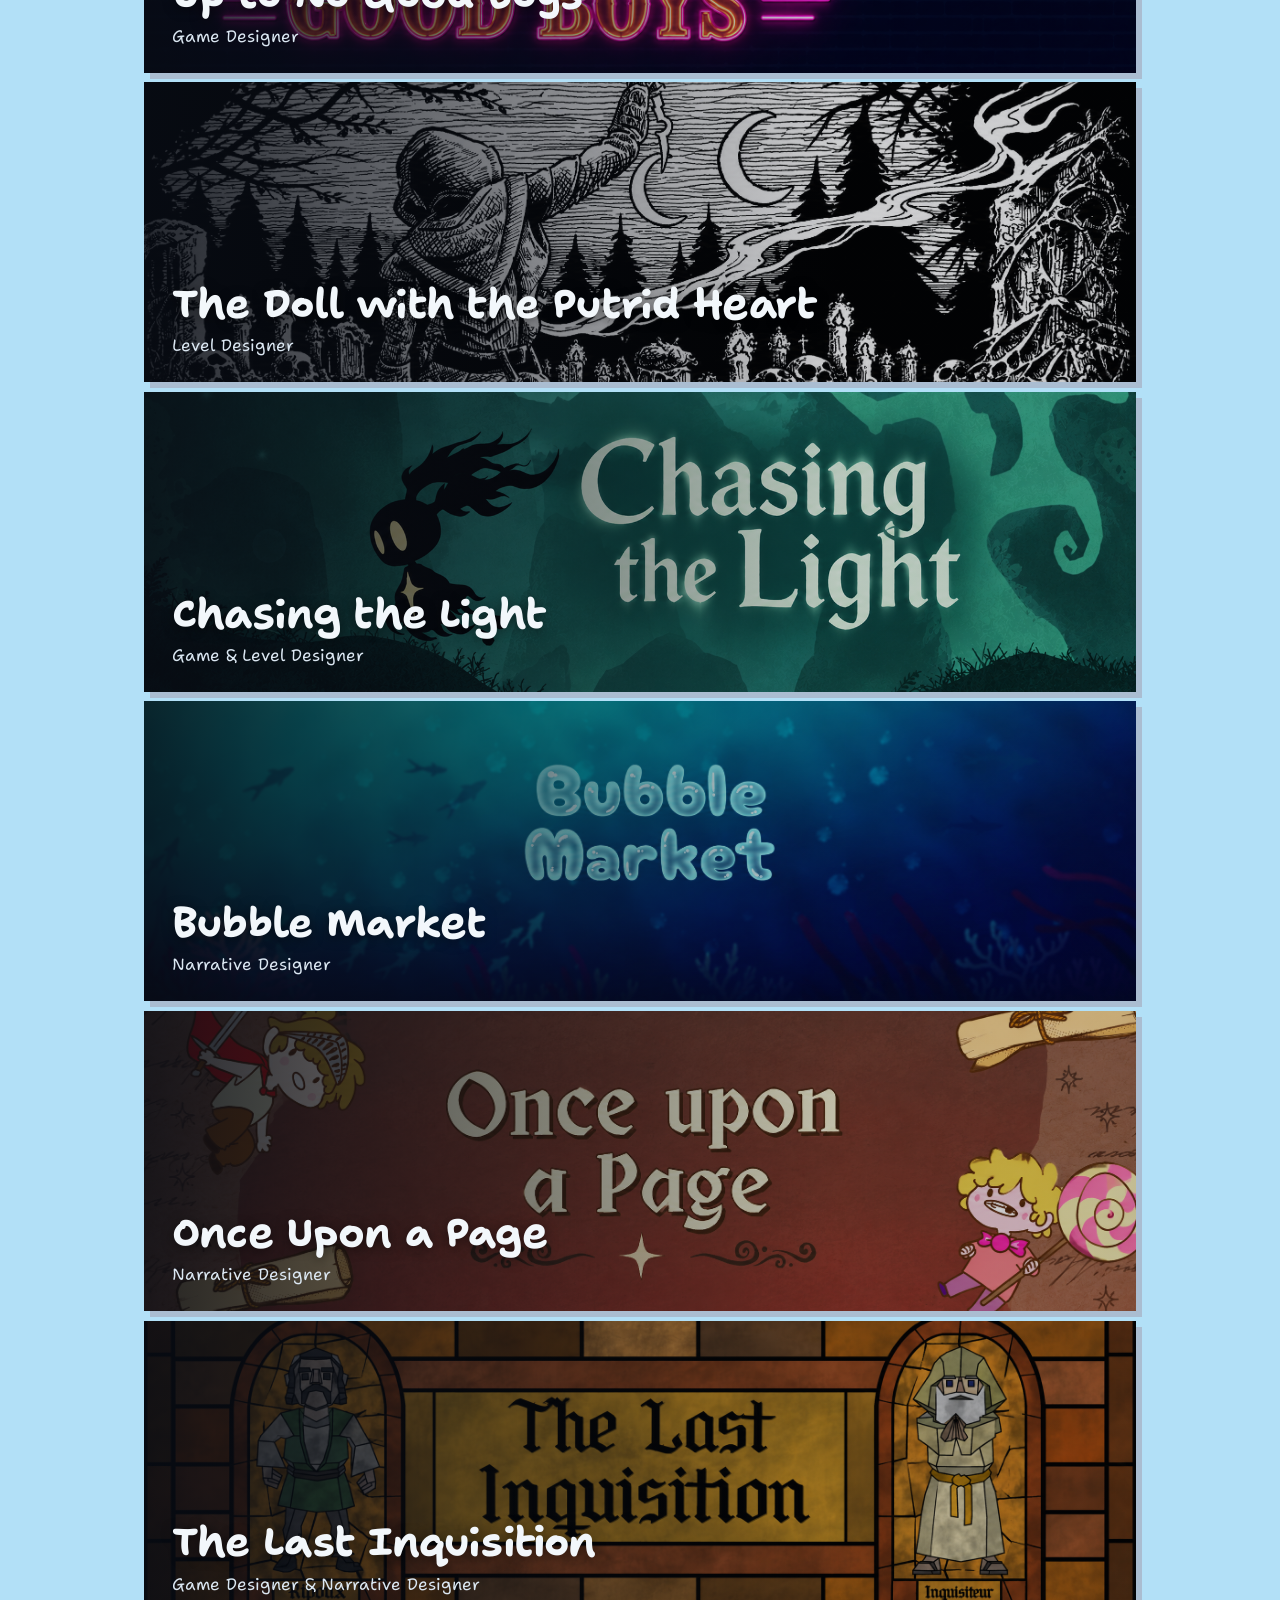
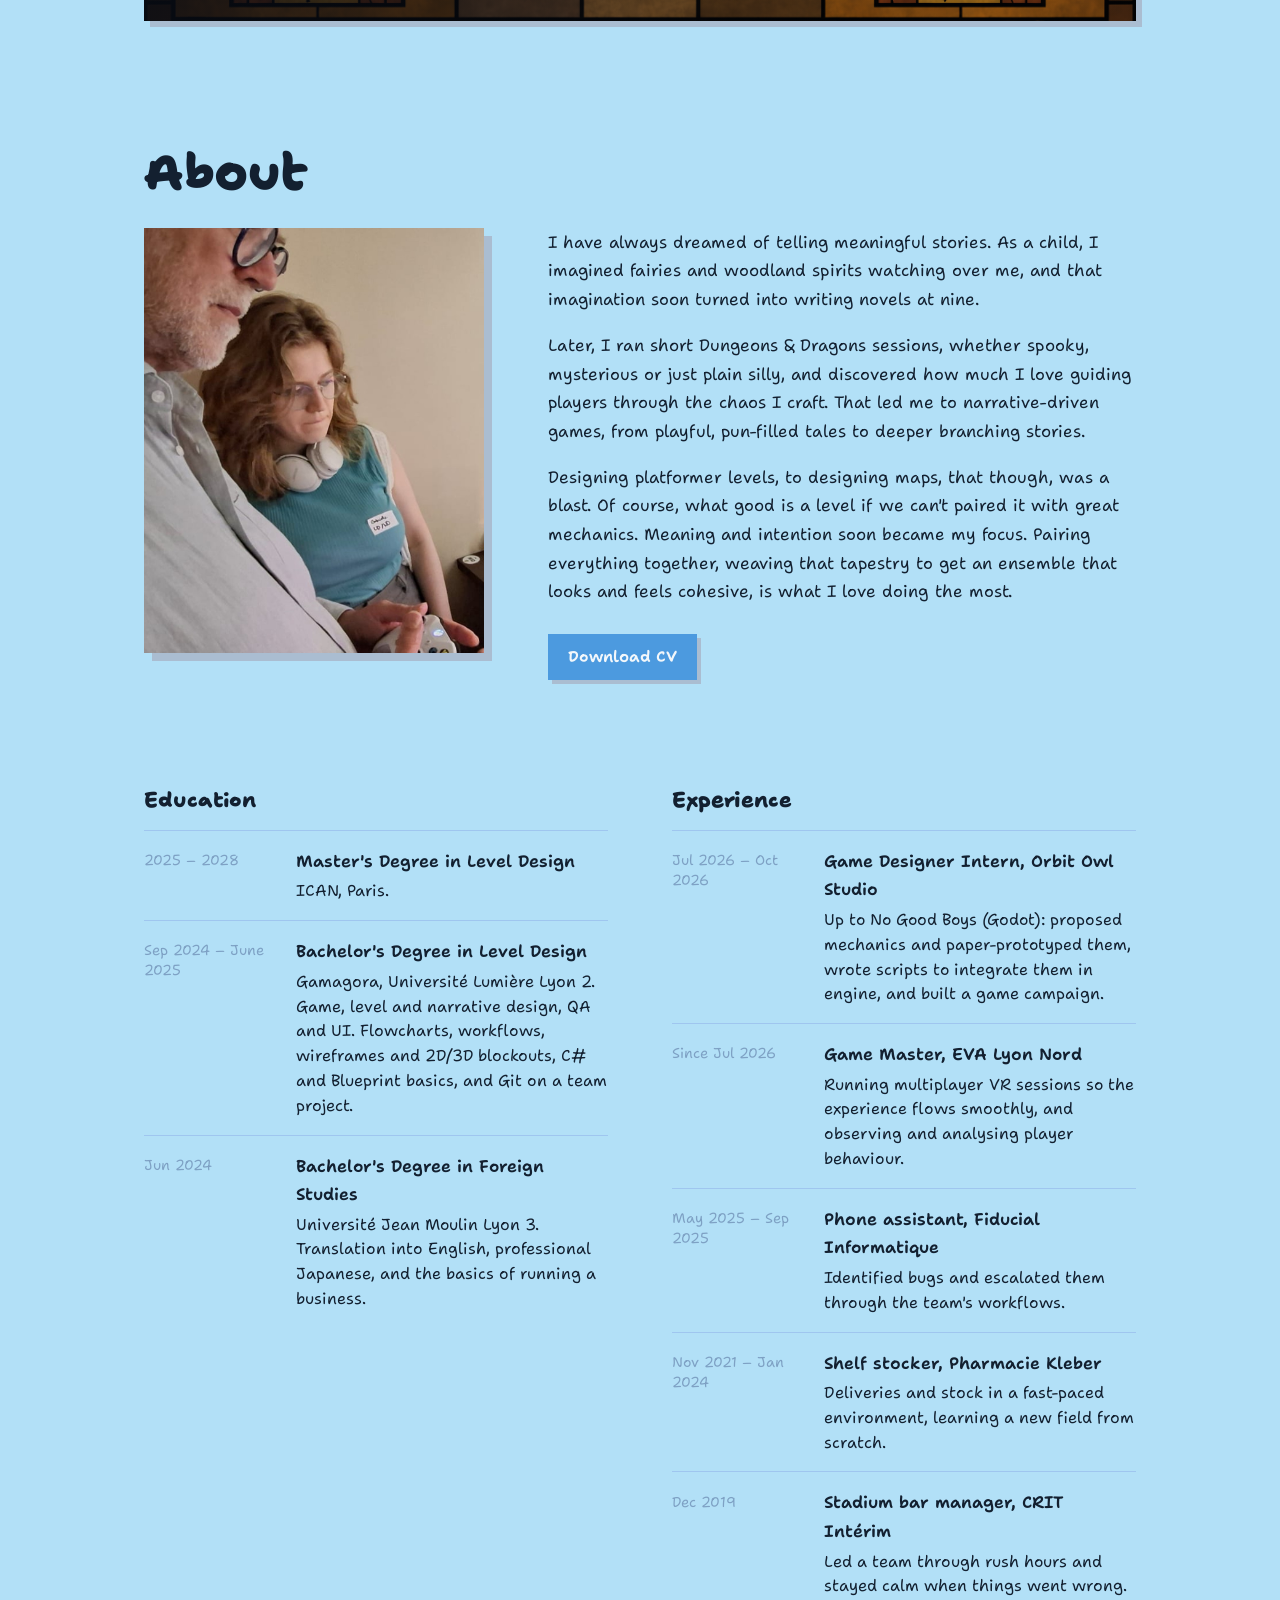
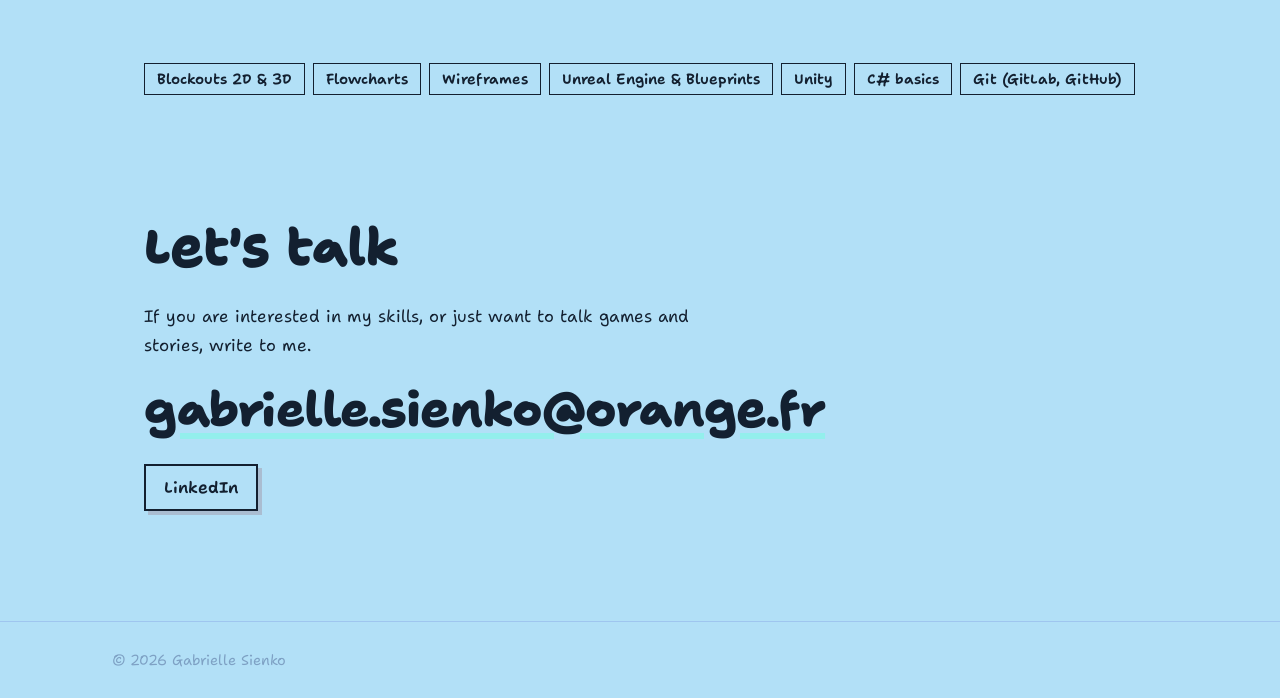
==== commit ba8d6478: "Mise à jour portfolio" ====
--- a/index.html
+++ b/index.html
@@ -1,555 +1,1946 @@
 <!DOCTYPE html>
-<html class="no-js ss-preload" lang="en">
+<html lang="en" data-theme="light">
 <head>
-
-    <!--- basic page needs
-    ================================================== -->
-    <meta charset="utf-8">
-    <title>Gabrielle</title>
-    <meta name="description" content="">
-    <meta name="author" content="">
-
-    <!-- mobile specific metas
-    ================================================== -->
-    <meta name="viewport" content="width=device-width, initial-scale=1">
-
-    <!-- CSS
-    ================================================== -->
-    <link rel="stylesheet" href="css/vendor.css">
-    <link rel="stylesheet" href="css/styles.css">
-
-    <!-- favicons
-    ================================================== -->
-    <link rel="apple-touch-icon" sizes="180x180" href="apple-touch-icon.png">
-    <link rel="icon" type="image/png" sizes="32x32" href="favicon-32x32.png">
-    <link rel="icon" type="image/png" sizes="16x16" href="favicon-16x16.png">
-    <link rel="manifest" href="site.webmanifest">
-
+<meta charset="utf-8">
+<meta name="viewport" content="width=device-width, initial-scale=1">
+<!-- Applique le thème avant l'affichage pour éviter un flash blanc en mode sombre -->
+<script>
+(function(){var t;try{t=localStorage.getItem('theme')}catch(e){}
+if(t!=='light'&&t!=='dark'){t=matchMedia('(prefers-color-scheme: dark)').matches?'dark':'light'}
+document.documentElement.setAttribute('data-theme',t)})();
+</script>
+<title>Gabrielle Sienko · Game & Level Designer</title>
+<!-- version: portfolio v4 (chemins d'images libres) -->
+<meta name="description" content="Portfolio of Gabrielle Sienko, narrative and level designer. Immersive worlds and stories built around the player experience.">
+<meta name="theme-color" content="#E4EDF6">
+<link rel="preconnect" href="https://fonts.googleapis.com">
+<link rel="preconnect" href="https://fonts.gstatic.com" crossorigin>
+<link href="https://fonts.googleapis.com/css2?family=Shantell+Sans:BNCE,INFM,wght@-100..100,0..100,300..800&display=swap" rel="stylesheet">
+
+<style>
+/* =========================================================
+   Design tokens : bleu clair + orange doux en complémentaire.
+   Deux thèmes. Le sombre est un bleu-ardoise (jamais noir pur)
+   avec un texte bleuté doux (jamais blanc pur), pour ne pas
+   éblouir la nuit tout en restant très lisible.
+   Idée du site : un blockout de level design.
+   Tout ce qui est "important" se soulève (extrusion), comme un bloc.
+   Les couleurs des segments du blockout sont calculées dans le script (voir PAL et HUES).
+   ========================================================= */
+:root,
+:root[data-theme="light"]{
+  color-scheme:light;
+  --paper:#b2e0f7;      /* fond : bleu très pâle */
+  --panel:#b4daf9;
+  --ink:#132030;        /* texte */
+  --mute:#7ea1c4;       /* texte secondaire */
+  --line:#9fc6ef;
+  --side:#AABDD1;       /* face latérale des blocs / ombres extrudées */
+  --accent:#2672af;     /* liens, rôle */
+  --warm:#93efec;       /* complémentaire : la lumière du feu follet, survols */
+  --btn-bg:#4c9adf;
+  --btn-fg:#F2F7FB;
+  --grid:rgba(19,32,48,.09);
+  --chk1:#C7D5E3; --chk2:#D8E3EE;
+  --glow-a:.28;
+  --display:"Shantell Sans","Comic Sans MS",system-ui,-apple-system,"Segoe UI",sans-serif;
+  --body:"Shantell Sans","Comic Sans MS",system-ui,-apple-system,"Segoe UI",sans-serif;
+}
+:root[data-theme="dark"]{
+  color-scheme:dark;
+  --paper:#0F1720;
+  --panel:#6d4094;
+  --ink:#DBE7F2;
+  --mute:#79aedf;
+  --line:#243447;
+  --side:#2c69b0;
+  --accent:#8CC8FF;
+  --warm:#af87d2;
+  --btn-bg:#8CC8FF;
+  --btn-fg:#0B1620;
+  --grid:rgba(41, 111, 177, 0.06);
+  --chk1:#18242F; --chk2:#1F2D3B;
+  --glow-a:.16;
+}
+
+*{box-sizing:border-box;margin:0}
+[hidden]{display:none!important}
+html{background:var(--paper)}
+body{color:var(--ink);font:400 1.05rem/1.7 var(--body);-webkit-font-smoothing:antialiased}
+/* Le blockout + le feu follet couvrent tout le site, derrière le contenu */
+#blockout{position:fixed;inset:0;width:100%;height:100%;z-index:-1;pointer-events:none}
+h1,h2,h3,.ui{font-family:var(--display)}
+a{color:inherit}
+:focus-visible{outline:3px solid var(--accent);outline-offset:3px}
+.container{max-width:1120px;margin-inline:auto;padding-inline:clamp(1rem,4vw,2rem)}
+
+/* Titre extrudé : profondeur en em, donc valable à toutes les tailles */
+/* ---------- Titre : The Magic Cookie (version remplie : lettres pleines + contour) ---------- */
+@font-face{font-family:"Magic Cookie Color";font-display:swap;
+  src:url("fonts/MagicCookieColor.woff") format("woff"),url("fonts/MagicCookieColor.ttf") format("truetype")}
+@font-palette-values --mc-light{font-family:"Magic Cookie Color";base-palette:0}   /* remplissage blanc, contour encre */
+@font-palette-values --mc-dark{font-family:"Magic Cookie Color";base-palette:1}    /* remplissage bleu, contour clair */
+.name{font-family:"Magic Cookie Color",var(--display);font-weight:400;font-synthesis:none;font-palette:--mc-light}
+:root[data-theme="dark"] .name{font-palette:--mc-dark}
+.name.extrude{text-shadow:none}   /* la police a déjà son ombre 3D */
+/* Variante sans Magic Cookie : remplacer la ligne .name ci-dessus par
+   .name{font-family:var(--display);font-weight:800}  et supprimer la ligne .name.extrude (l'ombre extrudée revient). */
+
+.extrude{text-shadow:none}   /* la police a déjà son ombre 3D */
+
+.extrude{
+  text-shadow:
+    .012em .012em 0 var(--side),.024em .024em 0 var(--side),.036em .036em 0 var(--side),
+    .048em .048em 0 var(--side),.060em .060em 0 var(--side),.072em .072em 0 var(--side);
+}
+
+/* ---------- Barre de navigation ---------- */
+.bar{position:sticky;top:0;z-index:10;background:color-mix(in srgb,var(--paper) 90%,transparent);
+  backdrop-filter:blur(6px);border-bottom:1px solid var(--line)}
+.bar .container{display:flex;justify-content:space-between;align-items:center;gap:1rem;padding-block:.85rem}
+.brand{font:800 1.1rem var(--display);letter-spacing:-.01em;text-decoration:none}
+.bar nav{display:flex;flex-wrap:wrap;gap:.3rem 1.5rem}
+.bar nav a{font:600 .95rem var(--display);text-decoration:none;padding-block:.2rem;border-bottom:2px solid transparent}
+.bar nav a:hover{border-color:var(--warm)}
+@media (max-width:640px){
+  .bar .container{flex-wrap:wrap;row-gap:.5rem}
+  .tools{margin-left:auto}
+  .bar nav{order:3;width:100%;gap:.3rem 1.1rem}
+}
+
+/* Outils : langue EN | FR + thème */
+.tools{display:flex;align-items:center;gap:.6rem}
+.lang{display:flex}
+.lang button{height:34px;font:600 .8rem var(--display);padding:0 .65rem;border:1.5px solid var(--ink);background:transparent;color:var(--ink);cursor:pointer}
+.lang button + button{margin-left:-1.5px}
+.lang button[aria-pressed="true"]{background:var(--btn-bg);border-color:var(--btn-bg);color:var(--btn-fg)}
+.theme{width:34px;height:34px;display:grid;place-items:center;border:1.5px solid var(--ink);background:transparent;color:var(--ink);cursor:pointer}
+.theme:hover{border-color:var(--warm);color:var(--warm)}
+.theme .i-sun{display:none}
+:root[data-theme="dark"] .theme .i-sun{display:block}
+:root[data-theme="dark"] .theme .i-moon{display:none}
+
+/* ---------- Boutons : ils se soulèvent au survol ---------- */
+.btn{display:inline-block;font:600 1rem var(--display);padding:.8rem 1.25rem;background:var(--btn-bg);color:var(--btn-fg);
+  text-decoration:none;box-shadow:4px 4px 0 var(--side);transition:transform .15s,box-shadow .15s}
+.btn:hover{transform:translate(-2px,-2px);box-shadow:6px 6px 0 var(--warm)}
+.btn:active{transform:translate(2px,2px);box-shadow:1px 1px 0 var(--side)}
+.btn.ghost{background:transparent;color:var(--ink);border:2px solid var(--ink);padding:calc(.8rem - 2px) calc(1.25rem - 2px)}
+.btn-row{display:flex;flex-wrap:wrap;gap:1.1rem}
+
+/* ---------- Hero ---------- */
+.hero{position:relative;min-height:min(88svh,820px);display:flex;align-items:flex-end;border-bottom:1px solid var(--line)}
+.hero-inner{position:relative;width:100%;padding-block:calc(clamp(1.5rem,4vh,3rem) + var(--hw-h,0px) + var(--lvl-pad,0px)) clamp(2rem,6vh,4rem)}
+.name{font-size:clamp(3.5rem,12vw,9.5rem);line-height:.95;letter-spacing:.01em}
+.name span{display:block}
+.hero-inner.container{padding-inline:clamp(1.75rem,4vw,2rem)}   /* air entre le cadre et le contenu (le cadre est dessiné à 28 px autour du texte) */
+.role{font:600 clamp(1.2rem,2.4vw,1.6rem) var(--display);margin-top:1.75rem;max-width:var(--txt-max,none)}
+.blurb{font-size:1.35rem;max-width:min(75ch,var(--txt-max,75ch));margin:.5rem 0 1.75rem}
+.hint{position:absolute;right:clamp(1rem,4vw,2rem);top:1rem;padding:.25rem .6rem;background:var(--panel);border:1.5px solid var(--ink);font:400 .85rem var(--display);color:var(--mute)}
+@media (hover:none){.hint{display:none}}
+/* Grand écran : le hint (au-dessus) et le HUD des règles (en dessous) sont alignés sur le niveau, dans le cadre */
+.hint.in-hero{right:auto;transform:translateY(-100%);background:var(--panel)}
+@media (max-width:899px){.hint{left:calc(12px + 1rem);right:calc(12px + 1rem);top:1.25rem}}   /* petit écran : le hint reste dans le cadre, le niveau est placé en dessous et le texte sous le niveau */
+.game.in-hero{position:absolute;right:auto;bottom:auto}
+.game.in-hero .game-help{display:block}
+
+/* ---------- Sokoban en fond : petit panneau de jeu ---------- */
+.game{position:fixed;right:clamp(.6rem,2vw,1.2rem);bottom:clamp(.6rem,2vw,1.2rem);z-index:9;display:flex;flex-direction:column;gap:.45rem;
+  padding:.6rem .7rem;background:var(--panel);border:1.5px solid var(--ink);box-shadow:4px 4px 0 var(--side);
+  font:600 .8rem var(--display);color:var(--ink);width:min(270px,calc(100vw - 1.2rem))}
+.game-top{display:flex;align-items:baseline;justify-content:space-between;gap:1rem}
+.game-name{font-weight:800;font-size:.9rem}
+.game-count{color:var(--mute)}
+.game-msg{color:var(--accent)}.game-msg:empty{display:none}
+.game-help{color:var(--mute);font-weight:400;font-size:.72rem;display:none}
+.game:hover .game-help,.game:focus-within .game-help{display:block}
+.game-row{display:flex;flex-wrap:wrap;gap:.3rem}
+.game button{min-width:34px;height:30px;padding:0 .5rem;font:600 .8rem var(--display);border:1.5px solid var(--ink);background:transparent;color:var(--ink);cursor:pointer}
+.game button:hover{border-color:var(--warm);color:var(--warm)}
+.game button[aria-pressed="false"]{opacity:.5}
+.pad{display:none;grid-template-columns:repeat(3,36px);grid-auto-rows:36px;gap:.25rem;justify-content:center}
+.pad button{height:36px}
+.pad .u{grid-column:2}.pad .l{grid-column:1;grid-row:2}.pad .d{grid-column:2;grid-row:2}.pad .r{grid-column:3;grid-row:2}
+@media (hover:none){.pad{display:grid}.game:hover .game-help,.game:focus-within .game-help{display:none}}
+
+/* ---------- Sections ---------- */
+section{scroll-margin-top:4.5rem}
+.section{padding-block:clamp(.5rem,1.2vw,.9rem)}
+/* Segment : un bloc de page qui reçoit son propre blockout coloré (data-seg + data-hue) */
+.seg{padding:clamp(1.5rem,4vw,3rem) clamp(1rem,3vw,2rem)}
+.seg + .seg{margin-top:.6rem}
+h2{font-weight:800;font-size:clamp(2rem,5vw,3.25rem);line-height:1.05;letter-spacing:-.02em;margin-bottom:1.75rem}
+h3.sub{font:800 1.3rem var(--display);margin-bottom:1rem}
+.section-intro{max-width:60ch;color:var(--mute);margin:-.75rem 0 0}
+
+/* ---------- Médias + placeholder "texture manquante" ---------- */
+.media{position:relative;overflow:hidden;background:var(--panel)}
+.media img{display:block;width:100%;height:100%;object-fit:cover}
+.media.missing{display:grid;place-items:center;padding:1rem;
+  background:conic-gradient(var(--chk1) 25%,var(--chk2) 0 50%,var(--chk1) 0 75%,var(--chk2) 0) 0 0/32px 32px}
+.missing-label{font:600 .75rem var(--display);background:var(--btn-bg);color:var(--btn-fg);padding:.3rem .55rem;max-width:100%;overflow-wrap:anywhere;text-align:center}
+.thumb{aspect-ratio:16/10;box-shadow:5px 5px 0 var(--side);transition:transform .2s,box-shadow .2s}
+.cover{aspect-ratio:21/9;box-shadow:8px 8px 0 var(--side)}
+
+/* ---------- Liste de projets ---------- */
+.filters{display:flex;flex-wrap:wrap;gap:.5rem}
+.filters button{font:600 .95rem var(--display);padding:.4rem .95rem;border:1.5px solid var(--ink);background:transparent;color:var(--ink);cursor:pointer}
+.filters button[aria-pressed="true"]{background:var(--btn-bg);border-color:var(--btn-bg);color:var(--btn-fg)}
+.projects{list-style:none;padding:0;display:grid;gap:.6rem;margin-top:1.75rem}
+.empty{padding:1.5rem 0;color:var(--mute)}
+.row{display:grid;grid-template-columns:1fr minmax(180px,300px);gap:1.5rem;align-items:center;padding:1.4rem clamp(1rem,3vw,1.75rem);text-decoration:none;color:inherit}
+.row h3{font-weight:700;font-size:clamp(1.6rem,3.6vw,2.6rem);line-height:1.05;letter-spacing:-.02em}
+.row p{color:var(--mute);margin-top:.35rem}
+.row:hover .thumb,.row:focus-visible .thumb{transform:translate(-3px,-3px);box-shadow:8px 8px 0 var(--warm)}
+@media (max-width:640px){.row{grid-template-columns:1fr}}
+/* Carte projet : l'image cover remplace les cubes et la miniature */
+.row.cover-bg{grid-template-columns:1fr;align-items:end;min-height:clamp(200px,28vw,300px);color:#F2F7FB;
+  background:linear-gradient(to right,rgba(8,12,20,.88),rgba(8,12,20,.2) 70%),var(--cover) center 62%/cover no-repeat,#1B2735;
+  box-shadow:6px 6px 0 var(--side);transition:transform .2s,box-shadow .2s}
+.row.cover-bg p{color:#DBE7F2}
+.row.cover-bg h3{text-shadow:0 2px 12px rgba(0,0,0,.5)}
+.row.cover-bg:hover,.row.cover-bg:focus-visible{transform:translate(-3px,-3px);box-shadow:9px 9px 0 var(--warm)}
+@media (prefers-reduced-motion:reduce){.row.cover-bg{transition:none}}
+
+/* ---------- Documentation (dans la page projet) ---------- */
+/* Page projet : les panneaux de fond se touchent et forment un seul fond cohésif */
+.proj .seg + .seg,.proj .proj-docs .seg + .seg{margin-top:0}
+.proj .proj-head.banner{box-shadow:none}
+.proj-docs{margin-top:0}
+.pdoc{display:grid;grid-template-columns:minmax(0,1fr) minmax(0,1.25fr);gap:clamp(1.5rem,4vw,3.5rem);align-items:center;border-top:1px solid var(--line)}
+.pdoc-text{min-width:0}
+.pdoc-eyebrow{font:700 .85rem var(--display);letter-spacing:.08em;text-transform:uppercase;color:var(--accent);margin-bottom:.5rem}
+.pdoc-text h3{font-weight:700;font-size:clamp(1.3rem,2.6vw,1.8rem);line-height:1.15;letter-spacing:-.01em}
+.pdoc-type{font:600 .9rem var(--display);color:var(--mute);margin:.4rem 0 .8rem}
+.pdoc-text p + p{margin-top:1rem}
+.pdoc-text p{max-width:56ch}
+.pdoc-text .btn-row{margin-top:1.25rem}
+.pdoc-visual{min-width:0}
+/* Une seule image visible à la fois (pas de glissement) : on passe de l'une à l'autre avec les flèches */
+.pdoc-stage .media{aspect-ratio:16/10;box-shadow:6px 6px 0 var(--side);background:var(--panel)}
+.pdoc-stage .media img{object-fit:contain}
+.pdoc-stage .media.video{aspect-ratio:16/10;background:#000}
+.pdoc-stage .media.miro{background:#fff}
+.pdoc-stage .media.pdf{aspect-ratio:auto;height:clamp(420px,72vh,720px);background:#fff}
+.pdoc-stage .media.pdf object{display:block;width:100%;height:100%;border:0}
+.pdf-fallback{display:grid;place-content:center;justify-items:center;gap:1rem;height:100%;padding:1.5rem;text-align:center;color:#1a1a1a}
+.pdoc-stage .media.miro iframe{display:block;width:100%;height:100%;border:0}
+.pdoc-stage a.pdoc-link{display:block;color:inherit}
+.pdoc-stage a.pdoc-link:hover .media,.pdoc-stage a.pdoc-link:focus-visible .media{box-shadow:9px 9px 0 var(--warm)}
+.pdoc-bar{display:flex;justify-content:space-between;align-items:center;gap:1rem;margin-top:1.1rem}
+.pdoc-cap{display:inline-flex;flex-wrap:wrap;align-items:baseline;gap:.2rem .8rem;min-width:0;border:1.5px solid var(--ink);background:var(--paper);padding:.4rem .8rem;font:600 .95rem var(--display)}
+.pdoc-cap a{color:var(--accent);font-weight:600}
+.pdoc-nav{display:flex;align-items:center;gap:.8rem;flex:none}
+.pdoc-nav .count{font:600 .95rem var(--display);color:var(--mute)}
+.pdoc-video{grid-column:1/-1;order:3;min-width:0}
+.pdoc-video .media{box-shadow:6px 6px 0 var(--side)}
+.pdoc-video .pdoc-cap{margin-top:1.1rem}
+@media (max-width:820px){.pdoc{grid-template-columns:1fr}.pdoc-visual{order:2}}
+
+/* ---------- About ---------- */
+.about-top{display:grid;grid-template-columns:minmax(220px,340px) 1fr;gap:clamp(2rem,5vw,4rem);align-items:start}
+.portrait{aspect-ratio:4/5;box-shadow:8px 8px 0 var(--side)}
+.prose p{max-width:62ch}
+.prose p + p{margin-top:1.1rem}
+.prose .btn-row{margin-top:1.75rem}
+.two-col{display:grid;grid-template-columns:1fr 1fr;gap:clamp(2rem,5vw,4rem)}
+.tl{list-style:none;padding:0}
+.tl li{display:grid;grid-template-columns:8.5rem 1fr;gap:1rem;padding-block:1rem;border-top:1px solid var(--line)}
+.tl .when{font:400 .9rem var(--display);color:var(--mute);padding-top:.2rem}
+.tl strong{font:600 1.05rem var(--display)}
+.tl p{font-size:1rem;line-height:1.55;margin-top:.25rem}
+.skills{list-style:none;padding:0;display:flex;flex-wrap:wrap;gap:.5rem;margin-top:clamp(2rem,5vw,3rem)}
+.skills li{font:600 .9rem var(--display);border:1.5px solid var(--ink);padding:.3rem .75rem}
+@media (max-width:820px){.about-top,.two-col{grid-template-columns:1fr}#portrait-slot{max-width:340px}}
+@media (max-width:480px){.tl li{grid-template-columns:1fr;gap:.1rem}}
+
+/* ---------- Contact ---------- */
+.mail{display:inline-block;font:800 clamp(1.5rem,5vw,3rem)/1.1 var(--display);letter-spacing:-.02em;text-decoration:underline;
+  text-decoration-color:var(--warm);text-decoration-thickness:.12em;text-underline-offset:.15em;overflow-wrap:anywhere;margin-bottom:1.75rem}
+.mail:hover{text-decoration-color:var(--accent)}
+.contact-copy{max-width:52ch;margin-bottom:1.5rem}
+
+footer{margin-top:clamp(1.5rem,4vw,3rem);border-top:1px solid var(--line);padding-block:1.75rem;color:var(--mute);font:400 .9rem var(--display)}
+
+/* ---------- Page projet ---------- */
+.proj{padding-block:1rem clamp(3rem,8vw,5rem)}
+.back{display:inline-block;font:600 .95rem var(--display);text-decoration:none;margin-bottom:1.75rem;border-bottom:2px solid transparent}
+.back:hover{border-color:var(--warm)}
+.proj h1{font-weight:800;font-size:clamp(2.6rem,8vw,6rem);line-height:.95;letter-spacing:-.03em}
+.proj-role{font:600 clamp(1.15rem,2.4vw,1.5rem) var(--display);color:var(--accent);margin:.9rem 0 2rem}
+.proj-head{padding-bottom:clamp(1rem,2vw,1.5rem)}
+.proj-head .proj-role{margin-bottom:0}
+.proj-head.banner{position:relative;display:flex;flex-direction:column;justify-content:flex-end;
+  min-height:clamp(260px,38vw,420px);color:#F2F7FB;
+  background:linear-gradient(to top,rgba(8,12,20,.82),rgba(8,12,20,.15) 65%),var(--banner) center 62%/cover no-repeat;
+  box-shadow:8px 8px 0 var(--side)}
+.proj-head.banner .back{align-self:flex-start;border-bottom-color:transparent}
+.proj-head.banner h1{text-shadow:0 2px 14px rgba(0,0,0,.55)}
+.proj-head.banner .proj-role{color:#DBE7F2}
+.video-poster{position:relative;display:block;width:100%;height:100%;color:#fff;text-decoration:none}
+.video-poster img{width:100%;height:100%;object-fit:cover;display:block}
+.video-poster span{position:absolute;inset:auto auto 1rem 1rem;font:600 .95rem var(--display);background:var(--btn-bg);color:var(--btn-fg);padding:.5rem .8rem;box-shadow:3px 3px 0 var(--side)}
+/* Mise en page organique : médias à gauche, texte à droite */
+.proj-split{display:grid;grid-template-columns:minmax(0,1.15fr) minmax(0,1fr);gap:clamp(1.5rem,4vw,3.5rem);align-items:start}
+.proj-media{position:sticky;top:5rem;min-width:0}
+.proj-text{min-width:0}
+.proj-text p{max-width:62ch}
+.proj-text p + p{margin-top:1.1rem}
+.proj-text h3.sub:not(:first-child){margin-top:2rem}
+.facts{display:flex;flex-wrap:wrap;gap:.2rem 2rem;margin-top:1.25rem}
+.facts dt{font-size:.85rem;color:var(--mute)}
+.facts dd{margin:0 0 .5rem;font-size:1.05rem}
+.did{padding-left:1.2rem;margin-top:.9rem}
+.did li{margin-top:.4rem;padding-left:.2rem}
+.did li::marker{color:var(--accent)}
+.proj-text .btn-row{margin-top:1.9rem}
+.video{aspect-ratio:16/9;box-shadow:6px 6px 0 var(--side);background:#000}
+.video iframe,.video video{display:block;width:100%;height:100%;border:0;object-fit:contain;background:#000}
+@media (max-width:820px){.proj-split{grid-template-columns:1fr}.proj-media{position:static}}
+
+/* Galerie (scroll-snap, compteur 1 / N) */
+.track{display:flex;overflow-x:auto;scroll-snap-type:x mandatory;scrollbar-width:thin}
+.slide{flex:0 0 100%;scroll-snap-align:start;padding:0 12px 10px 0}
+.slide .media{aspect-ratio:16/9;box-shadow:6px 6px 0 var(--side)}
+.gallery-bar{display:flex;justify-content:space-between;align-items:center;margin-top:1rem}
+.count{font:600 .95rem var(--display);color:var(--mute)}
+.arrows{display:flex;gap:.6rem}
+.arrows button{width:44px;height:44px;font:600 1.15rem var(--display);background:var(--btn-bg);color:var(--btn-fg);border:0;cursor:pointer;box-shadow:3px 3px 0 var(--side);transition:transform .15s,box-shadow .15s}
+.arrows button:hover{transform:translate(-1px,-1px);box-shadow:5px 5px 0 var(--warm)}
+.arrows button:active{transform:translate(2px,2px);box-shadow:1px 1px 0 var(--side)}
+
+/* Visionneuse (lightbox) : clic sur une capture ou une image de doc */
+.slide .media:not(.video) img,.pdoc-stage .media:not(.video):not(.miro) img{cursor:zoom-in}
+.lightbox{position:fixed;inset:0;z-index:9999;display:flex;align-items:center;justify-content:center;padding:clamp(.75rem,3vw,2rem);background:rgba(8,14,22,.9);animation:lb-in .18s ease-out}
+.lightbox[hidden]{display:none}
+@keyframes lb-in{from{opacity:0}to{opacity:1}}
+.lb-fig{margin:0;display:flex;flex-direction:column;align-items:center;gap:.8rem;min-width:0;min-height:0;max-width:100%}
+.lb-scroll{display:flex;max-width:92vw;max-height:calc(100svh - 7rem);overflow:auto}
+.lb-scroll img{display:block;margin:auto;flex:none;max-width:92vw;max-height:calc(100svh - 7rem);object-fit:contain;cursor:zoom-in;background:var(--panel);box-shadow:8px 8px 0 var(--warm)}
+.lightbox.zoomed .lb-scroll img{max-width:none;max-height:none;cursor:zoom-out}
+.lb-bar{display:flex;flex-wrap:wrap;justify-content:center;align-items:baseline;gap:.2rem 1rem;max-width:92vw;color:#F2F7FB;font:600 .95rem var(--display);text-align:center}
+.lb-bar a{color:#BFE0FF}
+.lb-count{opacity:.7}
+.lb-btn{position:absolute;width:48px;height:48px;display:grid;place-items:center;font:600 1.3rem var(--display);background:var(--btn-bg);color:var(--btn-fg);border:0;cursor:pointer;box-shadow:3px 3px 0 var(--side)}
+.lb-btn:hover{box-shadow:5px 5px 0 var(--warm)}
+.lb-btn[hidden]{display:none}
+.lb-close{top:1rem;right:1rem}
+.lb-prev,.lb-next{top:50%;margin-top:-24px}
+.lb-prev{left:1rem}
+.lb-next{right:1rem}
+@media (max-width:640px){
+  .lb-scroll,.lb-scroll img{max-height:calc(100svh - 10rem)}
+  .lb-prev,.lb-next{top:auto;bottom:1rem;margin-top:0}
+}
+@media (prefers-reduced-motion:reduce){.lightbox{animation:none}}
+
+.pager{display:flex;justify-content:space-between;gap:1rem;border-top:1px solid var(--line);margin-top:clamp(3rem,7vw,4.5rem);padding-top:1.5rem}
+.pager a{display:block;text-decoration:none;font:700 1.4rem var(--display);letter-spacing:-.01em}
+.pager a span{display:block;font:400 .85rem var(--display);color:var(--mute);letter-spacing:0}
+.pager a.next{text-align:right}
+.pager a:hover{color:var(--accent)}
+
+@media (prefers-reduced-motion:reduce){
+  .btn,.thumb,.arrows button{transition:none}
+}
+
+/* ---------- Typo dessinée main : INFM = degré de "dessiné", BNCE = rebond des lettres (0 = aucun) ---------- */
+*{font-variation-settings:"BNCE" 0,"INFM" 35 !important}
+.btn,.filters button,.bar nav a,.lang button,.skills li,.proj-role,.role,.pager a,.mail{font-variation-settings:"BNCE" 0,"INFM" 70 !important}
+h1,h2,h3,.brand{font-variation-settings:"BNCE" 0,"INFM" 100 !important}
+</style>
 </head>
-
-<body id="top">
-
-
-    <!-- # preloader
-    ================================================== -->
-    <div id="preloader">
-        <div id="loader">
+<body>
+<canvas id="blockout" aria-hidden="true"></canvas>
+
+<header class="bar">
+  <div class="container">
+    <a class="brand" href="#/">Gabrielle Sienko</a>
+    <nav data-i18n-aria="navLabel" aria-label="Main">
+      <a href="#/projects" data-i18n="navProjects">Projects</a>
+      <a href="#/about" data-i18n="navAbout">About</a>
+      <a href="#/contact" data-i18n="navContact">Contact</a>
+    </nav>
+    <div class="tools">
+      <div class="lang" role="group" aria-label="Language / Langue">
+        <button type="button" data-lang="en" aria-pressed="true" lang="en">EN</button>
+        <button type="button" data-lang="fr" aria-pressed="false" lang="fr">FR</button>
+      </div>
+      <button type="button" class="theme" id="theme-btn" aria-label="Switch to dark theme">
+        <svg class="i-moon" viewBox="0 0 24 24" width="18" height="18" fill="none" stroke="currentColor" stroke-width="2" stroke-linecap="round" stroke-linejoin="round" aria-hidden="true"><path d="M21 12.8A9 9 0 1 1 11.2 3a7 7 0 0 0 9.8 9.8z"/></svg>
+        <svg class="i-sun" viewBox="0 0 24 24" width="18" height="18" fill="none" stroke="currentColor" stroke-width="2" stroke-linecap="round" stroke-linejoin="round" aria-hidden="true"><circle cx="12" cy="12" r="4"/><path d="M12 2v2M12 20v2M4.9 4.9l1.4 1.4M17.7 17.7l1.4 1.4M2 12h2M20 12h2M4.9 19.1l1.4-1.4M17.7 6.3l1.4-1.4"/></svg>
+      </button>
+    </div>
+  </div>
+</header>
+
+<!-- ===================== ACCUEIL ===================== -->
+<main id="home">
+  <section class="hero" id="top" aria-labelledby="hero-title" data-seg data-hue="0">
+    <div class="hero-inner container">
+      <h1 id="hero-title" class="name extrude"><span>Gabrielle</span><span>Sienko</span></h1>
+      <p class="role">Game &amp; Level Designer</p>
+      <p class="blurb" data-i18n="blurb">Hi to everyone who will stumble upon my lovely portfolio. I'm a level designer, and game designer fueled by the power of unholy amounts of coffee in my bloodstream, and a set goal to create unique experiences for our, and us, players.</p>
+      <div class="btn-row">
+        <a class="btn" href="#/projects" data-i18n="seeProjects">See projects</a>
+        <a class="btn ghost" data-cv href="CV/SIENKO_Gabrielle_CV_Game_Designer_Junior.pdf" data-i18n="downloadCv">Download CV</a>
+      </div>
+    </div>
+    <p class="hint" data-i18n="hint">Move your cursor to light up the blockout.</p>
+    <aside class="game" id="game">
+      <div class="game-top"><span class="game-name" id="g-name"></span><span class="game-count" id="g-count"></span></div>
+      <div class="game-msg" id="g-msg" role="status" aria-live="polite"></div>
+      <div class="game-help" id="g-help"></div>
+      <div class="game-row">
+        <button type="button" id="g-prev">&#9664;</button>
+        <button type="button" id="g-next">&#9654;</button>
+        <button type="button" id="g-undo">&#8630;</button>
+        <button type="button" id="g-reset">&#8634;</button>
+        <button type="button" id="g-toggle" aria-pressed="true">&#9000;</button>
+      </div>
+      <div class="pad">
+        <button type="button" class="u" data-d="-1,0" aria-label="Up">&#9650;</button>
+        <button type="button" class="l" data-d="0,-1" aria-label="Left">&#9664;</button>
+        <button type="button" class="d" data-d="1,0" aria-label="Down">&#9660;</button>
+        <button type="button" class="r" data-d="0,1" aria-label="Right">&#9654;</button>
+      </div>
+    </aside>
+  </section>
+
+  <section class="section" id="projects" aria-labelledby="projects-title">
+    <div class="container">
+      <div class="seg" data-seg data-hue="-6">
+      <h2 id="projects-title" data-i18n="projectsTitle">Projects</h2>
+      <div class="filters" role="group" data-i18n-aria="filterLabel" aria-label="Filter projects">
+        <button type="button" data-filter="all" aria-pressed="true" data-i18n="fAll">All</button>
+        <button type="button" data-filter="game" aria-pressed="false" data-i18n="fGame">Game designer</button>
+        <button type="button" data-filter="level" aria-pressed="false" data-i18n="fLevel">Level designer</button>
+        <button type="button" data-filter="narrative" aria-pressed="false" data-i18n="fNarrative">Narrative designer</button>
+      </div>
+      <ul class="projects" id="project-list"></ul>
+      <noscript><p>This portfolio needs JavaScript to list projects. / Ce portfolio nécessite JavaScript pour lister les projets. gabrielle.sienko@orange.fr</p></noscript>
+      </div>
+    </div>
+  </section>
+
+
+  <section class="section" id="about" aria-labelledby="about-title">
+    <div class="container">
+      <div class="seg" data-seg data-hue="6">
+      <h2 id="about-title" data-i18n="aboutTitle">About</h2>
+      <div class="about-top">
+        <div id="portrait-slot"></div>
+        <div class="prose">
+          <p data-i18n="about1">I have always dreamed of telling meaningful stories. As a child, I imagined fairies and woodland spirits watching over me, and that imagination soon turned into writing novels at nine.</p>
+          <p data-i18n="about2">Later, I ran short Dungeons &amp; Dragons sessions, whether spooky, mysterious or just plain silly, and discovered how much I love guiding players through the chaos I craft. That led me to narrative-driven games, from playful, pun-filled tales to deeper branching stories.</p>
+          <p data-i18n="about3">Designing platformer levels, to designing maps, that though, was a blast. Of course, what good is a level if we can't paired it with great mechanics. Meaning and intention soon became my focus. </p>
+          <div class="btn-row"><a class="btn" data-cv href="CV/SIENKO_Gabrielle_CV_Game_Designer_Junior.pdf" data-i18n="downloadCv">Download CV</a></div>
         </div>
+      </div>
+
+      </div>
+
+      <div class="seg" data-seg data-hue="-14">
+      <div class="two-col">
+        <div>
+          <h3 class="sub" data-i18n="eduTitle">Education</h3>
+          <ul class="tl">
+            <li>
+              <span class="when" data-i18n="eduMWhen">2025 – 2028</span>
+              <div><strong data-i18n="eduMTitle">Master's Degree in Level Design</strong>
+                <p data-i18n="eduMDesc">ICAN, Paris.</p></div>
+            </li>
+            <li>
+              <span class="when" data-i18n="edu1When">Sep 2024 – June 2025</span>
+              <div><strong data-i18n="edu1Title">Bachelor's Degree in Level Design</strong>
+                <p data-i18n="edu1Desc">Gamagora, Université Lumière Lyon 2. Game, level and narrative design, QA and UI. Flowcharts, workflows, wireframes and 2D/3D blockouts, C# and Blueprint basics, and Git on a team project.</p></div>
+            </li>
+            <li>
+              <span class="when" data-i18n="edu2When">Jun 2024</span>
+              <div><strong data-i18n="edu2Title">Bachelor's Degree in Foreign Studies</strong>
+                <p data-i18n="edu2Desc">Université Jean Moulin Lyon 3. Translation into English, professional Japanese, and the basics of running a business.</p></div>
+            </li>
+          </ul>
+        </div>
+        <div>
+          <h3 class="sub" data-i18n="expTitle">Experience</h3>
+          <ul class="tl">
+            <li>
+              <span class="when" data-i18n="expOwlWhen">Jul 2026 – Oct 2026</span>
+              <div><strong data-i18n="expOwlTitle">Game Designer Intern, Orbit Owl Studio</strong>
+                <p data-i18n="expOwlDesc">Up to No Good Boys (Godot): proposed mechanics and paper-prototyped them, wrote scripts to integrate them in engine, and built a game campaign.</p></div>
+            </li>
+            <li>
+              <span class="when" data-i18n="expEvaWhen">Since Jul 2026</span>
+              <div><strong data-i18n="expEvaTitle">Game Master, EVA Lyon Nord</strong>
+                <p data-i18n="expEvaDesc">Running multiplayer VR sessions so the experience flows smoothly, and observing and analysing player behaviour.</p></div>
+            </li>
+            <li>
+              <span class="when" data-i18n="expFidWhen">May 2025 – Sep 2025</span>
+              <div><strong data-i18n="expFidTitle">Phone assistant, Fiducial Informatique</strong>
+                <p data-i18n="expFidDesc">Identified bugs and escalated them through the team's workflows.</p></div>
+            </li>
+            <li>
+              <span class="when" data-i18n="exp1When">Nov 2021 – Jan 2024</span>
+              <div><strong data-i18n="exp1Title">Shelf stocker, Pharmacie Kleber</strong>
+                <p data-i18n="exp1Desc">Deliveries and stock in a fast-paced environment, learning a new field from scratch.</p></div>
+            </li>
+            <li>
+              <span class="when" data-i18n="exp2When">Dec 2019</span>
+              <div><strong data-i18n="exp2Title">Stadium bar manager, CRIT Intérim</strong>
+                <p data-i18n="exp2Desc">Led a team through rush hours and stayed calm when things went wrong.</p></div>
+            </li>
+          </ul>
+        </div>
+      </div>
+
+      <ul class="skills" data-i18n-aria="skillsLabel" aria-label="Skills and tools">
+        <li>Blockouts 2D &amp; 3D</li><li>Flowcharts</li><li>Wireframes</li><li>Unreal Engine &amp; Blueprints</li>
+        <li>Unity</li><li data-i18n="skCsharp">C# basics</li><li>Git (GitLab, GitHub)</li>
+      </ul>
+      </div>
     </div>
-
-
-    <!-- # page wrap
-    ================================================== -->
-    <div class="s-pagewrap">
-
-        <div class="circles">
-            <span></span>
-            <span></span>
-            <span></span>
-            <span></span>
-            <span></span>
+  </section>
+
+  <section class="section" id="contact" aria-labelledby="contact-title">
+    <div class="container">
+      <div class="seg" data-seg data-hue="22">
+      <h2 id="contact-title" data-i18n="contactTitle">Let's talk</h2>
+      <p class="contact-copy" data-i18n="contactCopy">If you are interested in my skills, or just want to talk games and stories, write to me.</p>
+      <a class="mail" href="mailto:gabrielle.sienko@orange.fr">gabrielle.sienko@orange.fr</a>
+      <div class="btn-row"><a class="btn ghost" href="https://www.linkedin.com/in/gabrielle-sienko-505ba117a/" target="_blank" rel="noopener">LinkedIn</a></div>
+      </div>
+    </div>
+  </section>
+</main>
+
+<!-- ===================== PAGE PROJET (générée en JS) ===================== -->
+<main id="project" hidden></main>
+
+<footer>
+  <div class="container">© <span id="year"></span> Gabrielle Sienko</div>
+</footer>
+
+<script>
+/* =========================================================
+   CV : un fichier par langue.
+   Si tu ajoutes un CV anglais, mets son chemin dans "en".
+   ========================================================= */
+const CV = {
+  en: 'CV/SIENKO_Gabrielle_CV_Game_Designer_Junior.pdf',
+  fr: 'CV/SIENKO_Gabrielle_CV_Game_Designer_Junior.pdf'
+};
+
+/* =========================================================
+   TRADUCTIONS des textes fixes du site
+   ========================================================= */
+const T = {
+  en: {
+    navLabel:'Main', navProjects:'Projects', navAbout:'About', navContact:'Contact',
+    blurb:'Hi to everyone who will stumble upon my lovely portfolio. I am a game designer, and level designer fueled by the power of unholy amounts of coffee in my bloodstream, and with the sole focus to create the best experience for our, and us, players.',
+    seeProjects:'See projects', downloadCv:'Download CV',
+    hint:'Feel free to use your arrow keys to try out the sokoban.',
+    gLvl1:'Easy', gLvl2:'Medium', gLvl2b:'Medium 2', gLvl3:'Hard', gLvl3b:'Hard 2', gMoves:'moves', gWin:'Solved!', gPrev:'Previous level', gNext:'Next level', gUndo:'Undo (U)', gReset:'Restart (R)', gToggle:'Game keys on/off', gHelp:'Push the crates onto the star. WASD / arrows to move, U undo, R restart. Water blocks you: fill it with a crate.',
+    projectsTitle:'Projects', filterLabel:'Filter projects',
+    fAll:'All', fGame:'Game designer', fLevel:'Level designer', fNarrative:'Narrative designer',
+    empty:'No project in this category yet.',
+    docL:'Documentation', openDoc:'Open document', openMiro:'Open the Miro board', miroTitle:'{title} Miro board', openPdf:'Open the PDF', pdfTitle:'{title} (PDF)',
+    docAlt:'{title}',
+    aboutTitle:'About',
+    about1:'I have always dreamed of telling meaningful stories. As a child, I imagined fairies and woodland spirits watching over me, and that imagination soon turned into writing novels at nine.',
+    about2:'Later, I ran short Dungeons & Dragons sessions, whether spooky, mysterious or just plain silly, and discovered how much I love guiding players through the chaos I craft. That led me to narrative-driven games, from playful, pun-filled tales to deeper branching stories.',
+    about3:"Designing platformer levels, to designing maps, that though, was a blast. Of course, what good is a level if we can't paired it with great mechanics. Meaning and intention soon became my focus. Pairing everything together, weaving that tapestry to get an ensemble that looks and feels cohesive, is what I love doing the most.",
+    portraitAlt:'Portrait of Gabrielle Sienko',
+    eduTitle:'Education', expTitle:'Experience',
+    eduMWhen:'2025 – 2028', eduMTitle:"Master's Degree in Level Design", eduMDesc:'ICAN, Paris.',
+    expOwlWhen:'Jul 2026 – Oct 2026', expOwlTitle:'Game Designer Intern, Orbit Owl Studio',
+    expOwlDesc:'Up to No Good Boys (Godot): proposed mechanics and paper-prototyped them, wrote scripts to integrate them in engine, and built a game campaign.',
+    expEvaWhen:'Since Jul 2026', expEvaTitle:'Game Master, EVA Lyon Nord',
+    expEvaDesc:'Running multiplayer VR sessions so the experience flows smoothly, and observing and analysing player behaviour.',
+    expFidWhen:'May 2025 – Sep 2025', expFidTitle:'Phone assistant, Fiducial Informatique',
+    expFidDesc:"Identified bugs and escalated them through the team's workflows.",
+    edu1When:'Sep 2024 – June 2025', edu1Title:"Bachelor's Degree in Level Design",
+    edu1Desc:'Gamagora, Université Lumière Lyon 2. Game, level and narrative design, QA and UI. Flowcharts, workflows, wireframes and 2D/3D blockouts, C# and Blueprint basics, and Git on a team project.',
+    edu2When:'Jun 2024', edu2Title:"Bachelor's Degree in Foreign Studies",
+    edu2Desc:'Université Jean Moulin Lyon 3. Translation into English, professional Japanese, and the basics of running a business.',
+    exp1When:'Nov 2021 – Jan 2024', exp1Title:'Shelf stocker, Pharmacie Kleber',
+    exp1Desc:'Deliveries and stock in a fast-paced environment, learning a new field from scratch.',
+    exp2When:'Dec 2019', exp2Title:'Stadium bar manager, CRIT Intérim',
+    exp2Desc:'Led a team through rush hours and stayed calm when things went wrong.',
+    skillsLabel:'Skills and tools', skCsharp:'C# basics',
+    contactTitle:"Let's talk",
+    contactCopy:'If you are interested in my skills, or just want to talk games and stories, write to me.',
+    metaDesc:'Portfolio of Gabrielle Sienko, game and level designer. Focused on one job: delivering the best experiences',
+    back:'← All projects', play:'Play on itch.io', doc:'Design documentation',
+    standIn:'Game image', presL:'The game', roleL:'My role', trailerL:'{title} trailer',
+    teamL:'Team', engineL:'Engine', periodL:'Period',
+    prevImg:'Previous image', nextImg:'Next image', lbClose:'Close', lbOrig:'Open original', prevProj:'Previous project', nextProj:'Next project',
+    otherProjects:'Other projects',
+    galleryLabel:'{title} screenshots', coverAlt:'{title} cover', shotAlt:'{title} screenshot {n}',
+    toDark:'Switch to dark theme', toLight:'Switch to light theme'
+  },
+  fr: {
+    navLabel:'Principal', navProjects:'Projets', navAbout:'À propos', navContact:'Contact',
+    blurb:"Bonjour à tous ceux qui tomberaient par mégarde (ou non) sur mon portfolio. Je suis une Game et Level Designer, avec un peu trop de cafés dans le sang et un seul objectif: créer les meilleures expériences pour les joueur.euse.s.",
+    seeProjects:'Voir les projets', downloadCv:'Télécharger mon CV',
+    hint:"N'hésitez pas à utiliser vos flèches pour vous essayer au sokoban.",
+    gLvl1:'Facile', gLvl2:'Moyen', gLvl2b:'Moyen 2', gLvl3:'Difficile', gLvl3b:'Difficile 2', gMoves:'coups', gWin:'Résolu !', gPrev:'Niveau précédent', gNext:'Niveau suivant', gUndo:'Annuler (U)', gReset:'Recommencer (R)', gToggle:'Touches du jeu on/off', gHelp:"Pousse les caisses sur l'étoile. ZQSD / flèches pour bouger, U annuler, R recommencer. L'eau te bloque : comble-la avec une caisse.",
+    projectsTitle:'Projets', filterLabel:'Filtrer les projets',
+    fAll:'Tous', fGame:'Game designer', fLevel:'Level designer', fNarrative:'Narrative designer',
+    empty:"Aucun projet dans cette catégorie pour l'instant.",
+    docL:'Documentation', openDoc:'Ouvrir le document', openMiro:'Ouvrir le board Miro', miroTitle:'Board Miro : {title}', openPdf:'Ouvrir le PDF', pdfTitle:'{title} (PDF)',
+    docAlt:'{title}',
+    aboutTitle:'À propos',
+    about1:"J'ai toujours rêvé de raconter des histoires qui comptent. Enfant, j'imaginais des fées et des esprits des bois veillant sur moi, et cette imagination s'est vite transformée en romans écrits dès l'âge de neuf ans.",
+    about2:"Plus tard, j'ai animé de courtes parties de Donjons & Dragons, angoissantes, mystérieuses ou complètement absurdes, et j'ai découvert combien j'aime guider les joueurs à travers le chaos que je crée. Cela m'a menée vers les jeux à forte narration, des récits ludiques pleins de jeux de mots aux histoires à embranchements plus profondes.",
+    about3:"De la conception de niveaux de jeux de plateforme à celle de cartes, ça, c'était vraiment génial. Bien sûr, à quoi sert un niveau si on ne peut pas l'associer à des mécanismes de jeu exceptionnels ? Le sens et l'intention sont rapidement devenus mes priorités. Assembler tous ces éléments, tisser cette trame pour obtenir un ensemble cohérent, tant au niveau visuel que de l'expérience, c'est ce que j'aime par-dessus tout.",
+    portraitAlt:'Portrait de Gabrielle Sienko',
+    eduTitle:'Formation', expTitle:'Expérience',
+    eduMWhen:'2025 – 2028', eduMTitle:'Mastère Level Design', eduMDesc:'ICAN, Paris.',
+    expOwlWhen:'Juil. 2026 – oct. 2026', expOwlTitle:'Stagiaire Game Designer, Orbit Owl Studio',
+    expOwlDesc:"Up to No Good Boys (Godot) : proposition de design de mécaniques et prototypage papier, scripts pour intégrer les mécaniques en moteur, et élaboration d'une campagne de jeu.",
+    expEvaWhen:'Depuis juil. 2026', expEvaTitle:'Game Master, EVA Lyon Nord',
+    expEvaDesc:"Gérer des parties multijoueurs en VR pour assurer la fluidité de l'expérience, et accompagner et analyser le comportement des joueurs.",
+    expFidWhen:'Mai 2025 – sept. 2025', expFidTitle:'Assistante téléphonique, Fiducial Informatique',
+    expFidDesc:"Identifier et remonter des bugs à travers des workflows.",
+    edu1When:"Sept. 2024 – juin 2025", edu1Title:'Licence en Level Design',
+    edu1Desc:"Gamagora, Université Lumière Lyon 2. Game, level et narrative design, QA et UI. Flowcharts, workflows, wireframes et blockouts 2D/3D, bases de C# et de Blueprints, et Git sur un projet d'équipe.",
+    edu2When:'Juin 2024', edu2Title:'Licence LEA',
+    edu2Desc:"Université Jean Moulin Lyon 3. Traduction vers l'anglais, japonais professionnel et bases de la gestion d'entreprise.",
+    exp1When:'Nov. 2021 – janv. 2024', exp1Title:'Employée de mise en rayon, Pharmacie Kleber',
+    exp1Desc:"Livraisons et gestion des stocks dans un environnement rythmé, en apprenant un nouveau domaine de zéro.",
+    exp2When:'Déc. 2019', exp2Title:'Responsable de bar en stade, CRIT Intérim',
+    exp2Desc:"J'ai dirigé une équipe pendant les coups de feu et gardé mon calme quand les choses tournaient mal.",
+    skillsLabel:'Compétences et outils', skCsharp:'Bases de C#',
+    contactTitle:'Parlons-en',
+    contactCopy:"Si mes compétences vous intéressent, ou si vous voulez simplement parler de jeux et d'histoires, écrivez-moi.",
+    metaDesc:"Portfolio de Gabrielle Sienko, narrative et level designer. Des mondes immersifs et des histoires construits autour de l'expérience du joueur.",
+    back:'← Tous les projets', play:'Jouer sur itch.io', doc:'Documentation de design',
+    standIn:'Image du jeu', presL:'Le jeu', roleL:'Mon rôle', trailerL:'Bande-annonce de {title}',
+    teamL:'Équipe', engineL:'Moteur', periodL:'Période',
+    prevImg:'Image précédente', nextImg:'Image suivante', lbClose:'Fermer', lbOrig:'Ouvrir l\'original', prevProj:'Projet précédent', nextProj:'Projet suivant',
+    otherProjects:'Autres projets',
+    galleryLabel:'Captures de {title}', coverAlt:'{title}, image de couverture', shotAlt:"{title}, capture d'écran {n}",
+    toDark:'Passer au thème sombre', toLight:'Passer au thème clair'
+  }
+};
+
+/* =========================================================
+   TES PROJETS : c'est ici que tu modifies le contenu.
+
+   AJOUTER DES IMAGES (2 façons) :
+
+   A) Tu écris les chemins toi-même, où que soient tes fichiers (sous-dossiers, .png, .webp, noms avec espaces...) :
+        cover  : 'images/mon-projet/Covers/cover.jpg'     -> bannière de la page projet + fond de la carte
+        images : ['images/mon-projet/a.png', 'images/mon-projet/b.jpg']   -> galerie (dans cet ordre)
+      Les chemins sont relatifs à index.html. Respecte les majuscules et l'extension exacte.
+
+   B) Sans rien écrire : cover.jpg et shot-1.jpg, shot-2.jpg... directement dans images/<slug>/
+      (+ shots:3 pour dire combien).
+
+   Tant qu'une image est introuvable, un damier "texture manquante"
+   affiche le chemin cherché : c'est ton moyen de vérifier le nom.
+
+   kind    : 'level', 'narrative' et/ou 'game' (onglets de filtre).
+             Un projet peut avoir plusieurs valeurs : kind:['level','game']
+   shots   : (façon B uniquement) nombre d'images dans la galerie
+   team / engine / period : '' pour masquer la ligne, ou une valeur
+             différente par langue : {en:'6 people', fr:'6 personnes'}
+   summary : {en:[paragraphes], fr:[paragraphes]}
+   links   : {type:'play', href} (libellé traduit automatiquement)
+             ou {label:{en:'...', fr:'...'}, href} pour un libellé perso
+   L'ordre du tableau = l'ordre d'affichage sur le site.
+   ========================================================= */
+const PLACEHOLDER = {
+  en:['Add a short summary here: what the game is, what you were responsible for, and the design problem you solved.'],
+  fr:["Ajoutez ici un court résumé : ce qu'est le jeu, votre rôle, et le problème de design que vous avez résolu."]
+};
+
+/* Teinte de chaque projet (décalage autour du bleu 210°, plage bleu-turquoise à indigo).
+   Ajoute  hue:15  dans un projet pour choisir la sienne, sinon on prend la suivante de cette liste. */
+const HUES = [-25, 25, -10, 35, -30, 12, -18, 28];
+const hueOf = p => p.hue ?? HUES[PROJECTS.indexOf(p) % HUES.length];
+
+/* "Ce que j'ai fait" : liste à puces affichée sous "Mon rôle" sur la page du projet.
+   À remplacer par tes vraies tâches, dans chaque projet : did:{en:['...'], fr:['...']} */
+const DID_PLACEHOLDER = {
+  en:['Add what you did on this project here.', 'One line per task or responsibility.'],
+  fr:['Ajoute ici ce que tu as fait sur ce projet.', 'Une ligne par tâche ou responsabilité.']
+};
+
+const coverOf = p => p.cover || `images/${p.slug}/cover.jpg`;
+const shotsOf = p => p.images || Array.from({length:p.shots ?? 3}, (_, i) => `images/${p.slug}/shot-${i + 1}.jpg`);
+
+const PROJECTS = [
+  {
+    slug:'eternal-wounds', title:'Eternal Wounds', role:'Game & Level Designer', kind:['level','game'],
+    team:'Gamagora Students', engine:'Unreal Engine 5', period:'2024-2025',
+    video:'fR3MTRjhaF4',   /* ID YouTube du trailer : affiché en premier à gauche */
+    cover:'images/eternal-wounds/Covers/cover.jpg',
+    images:[               /* galerie : s'affiche après le trailer, dans cet ordre */
+      'images/eternal-wounds/Covers/shot-1.jpg',
+      'images/eternal-wounds/InGame/shot-2.png',
+      'images/eternal-wounds/InGame/shot-3.png',
+      'images/eternal-wounds/InGame/shot-4.png'
+    ],
+    did:{
+  en:['Mechanics Design: Designed and iterated on game mechanics','Level & Puzzle Design: Designed the puzzle flows of the levels', 'Prototyping & Level Art: Built the 3D blockouts and performed level dressing / set dressing','User Research & UX: Conducted playtest sessions, analyzed player feedback, and iterated on design','Narrative: Supervised and wrote dialogues in English'],
+  fr:['Game & Level Design : Conception des mécaniques, du flow des puzzles et de la progression.', 'Prototypage  & Level Art: Réalisation des blockouts 3D et habillage des niveaux (set dressing).','User Research & UX : Conduite des sessions de playtest, analyse des feedbacks et itérations.',"Narrative Design : Écriture et supervision de l'intégralité des dialogues en anglais."]
+    }, 
+    summary:{
+      en:[
+      "Eternal Wounds is a promise. The promise to fullfil your dream to dismember every body part you have. In a David Lynch inspired world, the player will have to face their most difficult challenge yet: getting their torso out of the door. Mindboggling puzzles, geysers becoming elevators, and rats! This student project's got everything you need."],
+      fr:["Eternal Wounds est une promesse. La promesse de réaliser votre rêve : démembrer chaque partie de votre corps. Dans un monde inspiré de David Lynch, le joueur devra faire face à son défi le plus difficile : faire sortir son torse par la porte. Puzzles casse-tête, geysers devenant des ascenseurs, et des rats ! Ce projet étudiant a tout ce dont vous avez besoin."]
+    },
+    links:[{type:'play', href:'https://gamagora.itch.io/eternal-wounds'}]
+  },
+    {
+    slug:'up-to-no-good-boys', title:'Up to No Good Boys', role:'Game Designer', kind:['game'],
+    team:'Orbit Owl Studio', engine:'Godot', period:'07/2026-10/2026', shots:3,
+      did:{
+      en:['Game & System Design: Designed new gameplay systems (Rigged Cards mechanic, Battle Reward System), conducted market/gameplay research, and prototyped the narrative campaign.',"Audio & Sound Design: Reworked and integrated the entire game audio system.", 'Localization & Narrative Design: Wrote, localized, and polished game text and dialogues in both English and French.', 'QA, UX & User Research: Conducted playtests, gathered player feedback, tracked bugs, and resolved core design/technical issues.'],
+      fr:["Game & System Design : Conception de nouveaux systèmes de gameplay (mécanique des cartes truquées, système de récompense de combat), recherche sur le marché et le gameplay, et prototypage de la campagne narrative.", "Audio & Sound Design : Refonte et intégration du système audio complet du jeu.", "Localization & Narrative Design : Rédaction, localisation et amélioration des textes et dialogues du jeu en anglais et en français.", "QA, UX & User Research : Conduite de playtests, collecte des retours des joueurs, suivi des bugs et résolution des problèmes de conception/techniques."]
+    }, summary:{
+      en:[
+      "It's a dog's world out there, the cards are already dealt, and you just gotta play your part. Although, no one ever said you only had your hand to play. Up to No Good Boys is a roguelite deck battler, in which you play up to three gang members, all of them good doggies. Your goal? Becoming the top dog out there."],
+      fr:["C'est un monde de chiens, les cartes sont déjà distribuées et vous n'avez plus qu'à jouer votre rôle. Cela dit, personne n'a jamais prétendu que vous deviez vous contenter de votre propre jeu. Up to No Good Boys est un deckbuilder roguelite dans lequel vous incarnez jusqu'à trois membres d'un gang... tous de sacrés bons toutous. Votre objectif ? Devenir le vrai chef de la meute."],
+    },
+    video:'images/up-to-no-good-boys/Video/video-1.mp4',   /* chemin d'un fichier vidéo local (.mp4/.webm) : affiché en premier à gauche */
+    cover:'images/up-to-no-good-boys/Cover/cover.png',
+    images:[               /* galerie : s'affiche après le trailer, dans cet ordre */
+      'images/up-to-no-good-boys/Shots/shot-1.png',
+      'images/up-to-no-good-boys/Shots/shot-2.png',
+           ],
+  },
+  {
+    slug:'the-doll-with-putrid-heart', title:'The Doll with the Putrid Heart', role:'Level Designer', kind:['level'],
+    team:'Camille Menana & Gabrielle Sienko', engine:'none', period:'12/2025', shots:3, summary:PLACEHOLDER, links:[],
+    cover:'images/the-doll-with-putrid-heart/cover.png',
+    images:[               /* galerie : s'affiche après le trailer, dans cet ordre */
+      'images/the-doll-with-putrid-heart/shot-1.png'
+      ],
+  },
+  {
+    slug:'chasing-the-light', title:'Chasing the Light', role:'Game & Level Designer', kind:['game','level'],
+    team:'Nina Siagan, Augustin Guyot, Evan Dubois', engine:'Unity', period:'10/2024', shots:3,
+    did:{
+    en:['Mechanics Design: Designed light and shadow mechanics where darkness hides pathways the player has to reveal using their light source','Level Design: Designed a 2D platformer using tilemaps'],
+    fr:['Conception des mécaniques : Conception de mécaniques basées sur l’obscurité, où il faut révéler des chemins cachés grâce à notre lumière','Level Design : Conception d’un jeu de plateforme 2D utilisant des tilemaps']
+    },  
+    summary:{
+      en:[
+      "Chasing the Light is a small Gamagora Game Jam project with a team of 4 on board. The theme was 'If you don't see it, it doesn't exist.' We created a platformer where light was crucial: players could safely move in lit areas, but risked their lives in the dark. Some platforms would block the way when illuminated. Designing a path to teach the light mechanics while challenging the player's perspective was tough. It required guiding them step by step and knowing when to let go. This game was certainly my first step towards becoming a Level Designer."],
+      fr:["Chasing the Light est un petit projet de Game Jam Gamagora avec une équipe de 4 personnes. Le thème était 'Si tu ne le vois pas, ça n'existe pas.' Nous avons créé un jeu de plateforme où la lumière était cruciale : les joueurs pouvaient se déplacer en toute sécurité dans les zones éclairées, mais risquaient leur vie dans l'obscurité. Certaines plateformes bloquaient le passage lorsqu'elles étaient illuminées. Concevoir un chemin pour enseigner les mécaniques de lumière tout en défiant la perspective du joueur a été difficile. Cela nécessitait de les guider étape par étape et de savoir quand lâcher prise. Ce jeu a certainement été ma première étape vers le métier de Level Designer."],
+    },
+    cover:'images/chasing-the-light/cover.png',
+    images:[               /* galerie : s'affiche après le trailer, dans cet ordre */
+      'images/chasing-the-light/shot-1.png',
+      'images/chasing-the-light/shot-2.png',
+      'images/chasing-the-light/shot-3.png'
+    ],
+    links:[{type:'play', href:'https://othentv.itch.io/a-run-from-the-dark'}]
+  },
+  {
+    slug:'bubble-market', title:'Bubble Market', role:'Narrative Designer', kind:['narrative'],
+    team:'Ame, OthenTV, Gugusea, enzo111001, DannyIsWhatToDo, L_unique_Moustique, PaintAuChocolat', engine:'Unity', period:'', shots:3, 
+    did:{
+    en:['Narrative Design: Created a cast of unique, diverse, and comical characters','Dialogue Writing: Wrote dialogues in English, had a lot of fun writing sea puns and creative wordplay'],
+    fr:['Narrative Design : Création d’un casting de personnages uniques, divers et comiques','Écriture des dialogues : Rédaction des dialogues en anglais, avec beaucoup de jeux de mots et de blagues marines (mais jamais Le Pen)']
+    }, 
+    summary: {   
+      en:[  
+      "'My house was made by SandCastle Constructions. Did an amazing job too, up until it caved in.'Bubble Market is a game made by 7 people for the Global Game Jam 2025 with the theme 'Bubbles'. After some discussion, we went for a speculative bubble game in which you play a trader dealing in bubbles before it pops. With various very expressive, diverse and colorful characters, our goal was to make as much puns as we could. Sea, the game caused quite a splash, definitely worth the dive."],
+      fr:["'Ma maison a été construite par SandCastle Constructions. Ils ont fait un travail incroyable, jusqu'à ce qu'elle s'effondre.' Bubble Market est un jeu réalisé par 7 personnes pour la Global Game Jam 2025 sur le thème 'Bubbles'. Après quelques discussions, nous avons opté pour un jeu spéculatif dans lequel vous incarnez un commerçant de bulles avant qu'elles n'éclatent. Avec des personnages très expressifs, divers et colorés, notre objectif était de faire autant de jeux de mots que possible. Le jeu a fait sensation, il vaut vraiment le détour."],
+    },
+    cover:'images/bubble-market/cover.png',
+    images:[               /* galerie : s'affiche après le trailer, dans cet ordre */
+      'images/bubble-market/shot-1.jpg',
+      'images/bubble-market/shot-2.png',
+      'images/bubble-market/shot-3.jpg'
+    ],
+    links:[{type:'play', href:'https://ameiswhattodo.itch.io/bubble-market'}]
+  },
+  {
+    slug:'once-upon-a-page', title:'Once Upon a Page', role:'Narrative Designer', kind:['narrative'],
+    team:'Gamagora Students', engine:'project', period:'2024', shots:4, 
+    did:{
+    en:['Narrative Design: Designed unique characters whose choices and interactions directly drive the story forward.','Scenario Writing: Wrote the main story and level arcs, testing different ideas to keep the game fun and varied for 8–12 year olds.'],
+    fr:['Narrative Design : Conception de personnages uniques dont les choix et interactions font avancer l’histoire.','Écriture du scénario : Rédaction de l’histoire principale et des arcs de niveaux, testant différentes idées pour garder le jeu amusant et varié pour les 8–12 ans.']
+    }, 
+    summary: {  
+    en: [  
+      "Once Upon a Page is a narrative adventure student project blending strategy and creative choice. Through the pages of an interactive storybook, a father narrates tales that his children actively shape. Embodying the kids' collective consciousness, players make crucial decisions that alter the plot in real time. Every page turned delivers a fresh dilemma, weaving a warm family journey driven by player agency."],
+      fr:["Once Upon a Page est un projet de jeu d'aventure narrative mêlant stratégie et choix créatifs. À travers les pages d'un livre d'histoires interactif, un père raconte des contes que ses enfants façonnent activement. Incarner la conscience collective des enfants, c'est faire des choix cruciaux qui modifient l'intrigue en temps réel. Chaque page tournée apporte un nouveau dilemme, tissant un parcours familial chaleureux guidé par l'agence du joueur."],
+    },
+       cover:'images/once-upon-a-page/cover.png',
+    images:[               /* galerie : s'affiche après le trailer, dans cet ordre */
+      'images/once-upon-a-page/shot-1.png',
+      'images/once-upon-a-page/shot-2.png',
+      'images/once-upon-a-page/shot-3.png',
+      'images/once-upon-a-page/shot-4.png',
+    ],
+  },
+  {
+    slug:'the-last-inquisition', title:'The Last Inquisition', role:'Game Designer & Narrative Designer', kind:['narrative','game'],
+    team:'Gecko & Gabrielle Sienko', engine:'Unity', period:'2024', shots:2, summary:PLACEHOLDER, links:[{type:'play', href:'https://the-last-inquisition.itch.io/the-last-inquisition'}],
+    cover:'images/the-last-inquisition/cover.png',
+       did:{
+    en:['Narrative Design: Designed and gave a unique voice to characters — a noble, a merchant, a monk and the son of a noble; all stuck within one room (sounds like the beginning of a bad joke)).','Game Design: Designed different state for the player, what type of player you are changes the way you can interact with the suspects and the clues.'],
+    fr:['Narrative Design : Conception et création d’une voix unique pour les personnages — un noble, un marchand, un moine et le fils d’un noble ; tous coincés dans une seule pièce (ça ressemble au début d’une mauvaise blague)).','Game Design : Conception de différents états pour le joueur, le type de joueur que vous êtes change la façon dont vous pouvez interagir avec les suspects et les indices.']
+    }, 
+    summary: {  
+    en: [  
+      "The Last Inquisition is the first game I ever made, and is Gecko's first game too. It's a narrative detective student project. Four suspects, only one is the killer of the Mysterious and Shady Barber. Go through clues, talk to the suspects to discover the truth underneath it all. But be careful, time is running out."],
+      fr:["The Last Inquisition est le premier jeu que j'ai jamais créé, et c'est aussi le premier jeu de Gecko. C'est un projet étudiant de détective narratif. Quatre suspects, un seul est le meurtrier du mystérieux et louche barbier. Parcourez les indices, parlez aux suspects pour découvrir la vérité qui se cache derrière tout cela. Mais attention, le temps presse."],
+    },
+    images:[               /* galerie : s'affiche après le trailer, dans cet ordre */
+      'images/the-last-inquisition/shot-1.png',
+      'images/the-last-inquisition/shot-2.png',
+    ],
+  },
+
+];
+
+/* =========================================================
+   TA DOCUMENTATION : s'affiche dans la page de chaque projet, sous la
+   présentation : un gros bloc  titre + texte à gauche, et à droite un
+   visuel où l'on passe d'une image à l'autre avec les flèches (sans glisser).
+   Chaque image a son petit encadré de légende (ex. "Première itération").
+
+   project : le slug du projet concerné (obligatoire)
+   title   : titre du bloc, {en:'...', fr:'...'}
+   type    : (facultatif) ex. {en:'Flowchart', fr:'Flowchart'}
+   text    : texte, {en:[paragraphes], fr:[paragraphes]}
+   href    : (facultatif) lien externe (Canva, Drive, PDF dans docs/...) :
+             ajoute un bouton "Ouvrir le document"
+   items   : la liste des images, dans l'ordre. Pour chacune :
+       image   : chemin de l'image (cliquable : s'ouvre en grand)
+       caption : (facultatif) l'encadré sous l'image, {en:'First iteration', fr:'Première itération'}
+       miro    : (facultatif) lien d'un board Miro : il est intégré à la place
+                 de l'image (interactif), avec un lien "Ouvrir le board Miro".
+                 Colle le lien de partage (https://miro.com/app/board/XXXX=/),
+                 board partagé en lecture pour toute personne ayant le lien.
+       embed   : false pour ne PAS intégrer le board (juste le lien)
+       video   : (facultatif) chemin d'une vidéo locale (.mp4/.webm), lue dans la page :
+                 { video:'videos/mon-projet/niveau.mp4', poster:'images/.../vignette.jpg' (facultatif), caption:{...} }
+       pdf     : (facultatif) chemin d'un .pdf : lu directement dans le bloc (scroll dans le PDF),
+                 avec un lien "Ouvrir le PDF" dans l'encadré. Fonctionne comme une image dans le carrousel.
+       video   : (facultatif) chemin d'un .mp4 (ou ID YouTube) : lu directement
+                 dans le carrousel, à la place d'une image.
+   Tu peux mélanger images, vidéos et boards Miro dans le même bloc.
+
+   Vidéo juste EN DESSOUS du bloc (sous le texte et les images) :
+       video        : chemin du fichier, ex. 'images/eternal-wounds/Documentation/niveau.mp4'
+       videoCaption : (facultatif) légende dans un encadré, {en:'Level walkthrough', fr:'Parcours du niveau'}
+
+   Plusieurs blocs pour un même projet : ajoute simplement une autre entrée.
+
+   Modèle à copier-coller :
+   { project:'styx',
+     title:{en:'Branching narrative', fr:'Narration à embranchements'},
+     type:{en:'Flowchart', fr:'Flowchart'},
+     text:{en:['What this documentation shows.'], fr:['Ce que montre cette documentation.']},
+     items:[
+       { image:'images/styx/Documentation/v1.png', caption:{en:'First iteration', fr:'Première itération'} },
+       { miro:'https://miro.com/app/board/XXXX=/', caption:{en:'Full board', fr:'Board complet'} }
+     ] },
+   ========================================================= */
+const DOCS = [
+  {
+    project:'eternal-wounds',
+    title:{en:'Game design documentation & Level Progression ', fr:'Documentation de game design & progression des niveaux'},
+    type:{en:'Gameplay Assets & Sequence Flow', fr:'Assets de gameplay & flow de séquence'},
+    text:{
+      en:["These documents are collaborative and allowed us to structure the gameplay and level progression with the goal of having a comprehensive view of the project."],
+      fr:["Ces documents sont collaboratifs et nous ont permis de structurer le gameplay et la progression des niveaux dans le but d'avoir une vue d'ensemble du projet."]
+    },
+    items:[
+      {image:'images/eternal-wounds/Documentation/GD/Asset-List.png', caption:{en:'Asset List for Gameplay Assets', fr:'Liste des assets de gameplay'}},
+      {image:'images/eternal-wounds/Documentation/GD/Puzzle-Progression.png', caption:{en:'Puzzle Progression', fr:'Progression des puzzles'}},
+    ]
+  },
+  {
+    project:'eternal-wounds',
+    title:{en:'Level design documentation', fr:'Documentation de level design'},
+    type:{en:'Flowcharts, drafts and blockouts', fr:'Flowcharts, brouillons et blockouts'},
+    text:{
+      en:['From the puzzle flows to the first drafts and the 3D blockout, we kept iterating on ideas we had until we finalized the design.'],
+      fr:["De la structuration des énigmes aux premiers croquis et au blockout 3D, nous avons continuellement fait évoluer nos idées jusqu'à finaliser le design."]
+    },
+    items:[
+      {image:'images/eternal-wounds/Documentation/DesigningPuzzleFlows.png', caption:{en:'Designing the puzzle flows', fr:'Conception des flux de puzzles'}},
+      {image:'images/eternal-wounds/Documentation/FirstDraft.png', caption:{en:'First iteration', fr:'Première itération'}},
+      {image:'images/eternal-wounds/Documentation/FirstDraftin3D.png', caption:{en:'First iteration in 3D', fr:'Première itération en 3D'}},
+      {image:'images/eternal-wounds/Documentation/OtherLevels.png', caption:{en:'Other levels not used', fr:'Les autres niveaux pas utilisés'}}
+    ],
+    video: {video   : 'images/eternal-wounds/Documentation/EW-video.png'},
+  },
+  {
+    project:'chasing-the-light',
+    title:{en:'Level design documentation', fr:'Documentation de level design'},
+    type:{en:'Level maps', fr:'Plans de niveaux'},
+    text:{
+      en:['Maps of the three levels of Chasing the Light. I actually had to go to work on one the two days of the game jam, and so I tried to be as precise as possible with the level design so that my team could continue without me. As short as my time was with the game, I wanted to make sure that the levels were playable and that the light mechanics were well explained.'],
+      fr:['Plans des trois niveaux de Chasing the Light. J’ai dû aller travailler un des deux jours de la game jam, et j’ai donc essayé d’être le plus précis possible dans le level design pour que mon équipe puisse continuer sans moi. Aussi court que fut mon temps sur le jeu, je voulais m’assurer que les niveaux étaient jouables et que les mécaniques de lumière étaient bien expliquées.']
+    },
+    items:[
+      {image:'images/chasing-the-light/FirstLevelMap.png', caption:{en:'Level 1', fr:'Niveau 1'}},
+      {image:'images/chasing-the-light/SecondLeveMap.png', caption:{en:'Level 2', fr:'Niveau 2'}},
+      {image:'images/chasing-the-light/ThirdLevelMap.png', caption:{en:'Level 3', fr:'Niveau 3'}}
+    ]
+  },
+  {
+    project:'once-upon-a-page',
+    title:{en:'Narrative design documentation', fr:'Documentation de design narrative'},
+    type:{en:'Scenario Flowcharts', fr:'Plans de scénario'},
+    text:{
+      en:['Flowchart summarizing the different choices and possibilities of the player in the scenario with the Veau-rien of Once Upon a Page.'],
+      fr:['Flowchart résumant les différents choix et possibilités du joueur dans le scénario de Cow-Boys contre le Veau-rien de Once Upon a Page.']
+    },
+
+    items:[
+      {image:'images/once-upon-a-page/scenario.png', caption:{en:'Overall Scenario of that Level & Story Flow', fr:'Scénario Global de ce Niveau & Flow du Niveau'}},
+      {image:'images/once-upon-a-page/flowchart.png', caption:{en:'Flowchart describing the player\'s choices and outcomes', fr:'Diagramme de flux décrivant les choix et les résultats du joueur'}},
+    ]
+  },
+    {
+    project:'the-doll-with-putrid-heart',
+    title:{en:'Level Design Documentation', fr:'Documentation de Level Design'},
+    type:{en:'Level Walkthrough', fr:'Présentation du Niveau'},
+    text:{
+      en:['Documentation detailing each rooms, with an attention to rythm, game feel, stakes and storytelling.'],
+      fr:["Documentation détaillée de chaque salle, qui ont été désignée en gardant particulièrement à l'esprit le rythme du niveau, le game feel, les enjeux et l'histoire racontée dans ce niveau."]
+    },
+
+    items:[
+      {pdf:'images/the-doll-with-putrid-heart/Documents/dm-doc.pdf', caption:{en:'To be read by DMS only (and to be played of course)!', fr:'A lire seulement si vous comptez faire plaisir à des joueurs qui aiment le RP'}},
+      {pdf:'images/the-doll-with-putrid-heart/Documents/LDD.pdf', caption:{en:'Level Design Document detailing our intention in design', fr:'Document de Level Design détaillant nos intentions communes'}},
+    ]
+  }
+];
+
+/* =========================================================
+   Code du site (pas besoin d'y toucher)
+   ========================================================= */
+const $ = (s, el = document) => el.querySelector(s);
+const reduced = matchMedia('(prefers-reduced-motion: reduce)');
+const esc = s => String(s).replace(/[&<>"']/g, c => ({'&':'&amp;','<':'&lt;','>':'&gt;','"':'&quot;',"'":'&#39;'}[c]));
+$('#year').textContent = new Date().getFullYear();
+
+/* ---------- Langue : choix mémorisé, sinon langue du navigateur ---------- */
+let lang = (() => {
+  try { const s = localStorage.getItem('lang'); if (s === 'fr' || s === 'en') return s; } catch (e) {}
+  return (navigator.language || 'en').toLowerCase().startsWith('fr') ? 'fr' : 'en';
+})();
+const t = k => T[lang][k] ?? T.en[k] ?? k;
+/* Valeur qui peut être une chaîne simple ou {en, fr} */
+const tr = v => (v && typeof v === 'object' && !Array.isArray(v)) ? (v[lang] ?? v.en) : v;
+
+/* ---------- Thème : choix mémorisé, sinon réglage du système ---------- */
+let theme = document.documentElement.dataset.theme || 'light';
+function updateThemeUI(){
+  $('#theme-btn').setAttribute('aria-label', t(theme === 'dark' ? 'toLight' : 'toDark'));
+  $('meta[name="theme-color"]').content = getComputedStyle(document.documentElement).getPropertyValue('--paper').trim();
+}
+function applyTheme(){
+  document.documentElement.dataset.theme = theme;
+  updateThemeUI();
+  window.dispatchEvent(new Event('themechange'));   // le canvas se recolore
+}
+$('#theme-btn').addEventListener('click', () => {
+  theme = theme === 'dark' ? 'light' : 'dark';
+  try { localStorage.setItem('theme', theme); } catch (e) {}
+  applyTheme();
+});
+matchMedia('(prefers-color-scheme: dark)').addEventListener('change', e => {
+  try { if (localStorage.getItem('theme')) return; } catch (err) {}
+  theme = e.matches ? 'dark' : 'light';
+  applyTheme();
+});
+
+function applyStatic(){
+  document.documentElement.lang = lang;
+  document.querySelectorAll('[data-i18n]').forEach(el => { el.textContent = t(el.dataset.i18n); });
+  document.querySelectorAll('[data-i18n-aria]').forEach(el => el.setAttribute('aria-label', t(el.dataset.i18nAria)));
+  document.querySelectorAll('[data-cv]').forEach(a => { a.href = CV[lang]; });
+  document.querySelectorAll('.lang button').forEach(b => b.setAttribute('aria-pressed', b.dataset.lang === lang));
+  $('meta[name="description"]').content = t('metaDesc');
+  updateThemeUI();
+  window.dispatchEvent(new Event('langchange'));
+}
+
+/* Image avec repli "texture manquante" */
+function media(src, alt, cls = '', label = ''){
+  const wrap = document.createElement('div');
+  wrap.className = 'media ' + cls;
+  const img = new Image();
+  img.alt = alt; img.loading = 'lazy'; img.decoding = 'async';
+  img.onerror = () => {
+    wrap.classList.add('missing');
+    wrap.setAttribute('role', 'img'); wrap.setAttribute('aria-label', alt);
+    wrap.innerHTML = `<span class="missing-label">${label ? esc(label) + '<br><small>' + esc(src) + '</small>' : esc(src)}</span>`;
+  };
+  img.src = src;
+  wrap.append(img);
+  return wrap;
+}
+const fill = (s, vars) => s.replace(/\{(\w+)\}/g, (_, k) => vars[k]);
+
+/* ---------- Visionneuse : clic sur une capture ou une image de doc -> affichée au centre de l'écran ----------
+   Échap / clic à côté / ✕ : fermer · ← → : image précédente / suivante · clic sur l'image : zoom 1:1 (défilable) */
+const IMG_SEL = '.media:not(.video):not(.miro) img';
+let lb = null, lbItems = [], lbIdx = 0, lbFrom = null;
+
+function lbBuild(){
+  lb = document.createElement('div');
+  lb.className = 'lightbox'; lb.hidden = true;
+  lb.setAttribute('role', 'dialog'); lb.setAttribute('aria-modal', 'true');
+  lb.innerHTML = `
+    <button type="button" class="lb-btn lb-close">✕</button>
+    <button type="button" class="lb-btn lb-prev">←</button>
+    <figure class="lb-fig">
+      <div class="lb-scroll"><img alt=""></div>
+      <figcaption class="lb-bar"><span class="lb-cap"></span><span class="lb-count"></span><a class="lb-orig" target="_blank" rel="noopener"></a></figcaption>
+    </figure>
+    <button type="button" class="lb-btn lb-next">→</button>`;
+  document.body.append(lb);
+  const q = s => lb.querySelector(s);
+  q('.lb-close').addEventListener('click', lbClose);
+  q('.lb-prev').addEventListener('click', () => lbShow(lbIdx - 1));
+  q('.lb-next').addEventListener('click', () => lbShow(lbIdx + 1));
+  q('.lb-scroll img').addEventListener('click', () => lb.classList.toggle('zoomed'));
+  /* clic dans le fond (hors image, légende et boutons) : on ferme */
+  lb.addEventListener('click', e => { if (e.target === lb || e.target.classList.contains('lb-scroll') || e.target.classList.contains('lb-fig')) lbClose(); });
+  /* balayage horizontal sur mobile */
+  let x0 = null;
+  lb.addEventListener('touchstart', e => { x0 = e.touches.length === 1 ? e.touches[0].clientX : null; }, {passive:true});
+  lb.addEventListener('touchend', e => {
+    if (x0 === null || lb.classList.contains('zoomed')) return;
+    const dx = e.changedTouches[0].clientX - x0; x0 = null;
+    if (Math.abs(dx) > 60) lbShow(lbIdx + (dx < 0 ? 1 : -1));
+  }, {passive:true});
+}
+
+function lbShow(i){
+  const n = lbItems.length;
+  lbIdx = (i + n) % n;
+  const it = lbItems[lbIdx];
+  lb.classList.remove('zoomed');
+  lb.querySelector('.lb-scroll').scrollTo(0, 0);
+  const img = lb.querySelector('.lb-scroll img');
+  img.src = it.src; img.alt = it.cap;
+  lb.querySelector('.lb-cap').textContent = it.cap;
+  lb.querySelector('.lb-count').textContent = n > 1 ? `${lbIdx + 1} / ${n}` : '';
+  const a = lb.querySelector('.lb-orig');
+  a.href = it.src; a.textContent = t('lbOrig') + ' ↗';
+  lb.querySelector('.lb-scroll').scrollLeft = 0;
+}
+
+function lbOpen(items, i){
+  if (!lb) lbBuild();
+  lbItems = items; lbFrom = document.activeElement;
+  lb.setAttribute('aria-label', t('lbClose'));
+  lb.querySelector('.lb-close').setAttribute('aria-label', t('lbClose'));
+  lb.querySelector('.lb-prev').setAttribute('aria-label', t('prevImg'));
+  lb.querySelector('.lb-next').setAttribute('aria-label', t('nextImg'));
+  lb.querySelector('.lb-prev').hidden = lb.querySelector('.lb-next').hidden = items.length < 2;
+  lb.hidden = false;
+  document.documentElement.style.overflow = 'hidden';
+  lbShow(i);
+  lb.querySelector('.lb-close').focus({preventScroll:true});
+}
+
+function lbClose(){
+  if (!lb || lb.hidden) return;
+  lb.hidden = true; lb.classList.remove('zoomed');
+  lb.querySelector('.lb-scroll img').removeAttribute('src');
+  document.documentElement.style.overflow = '';
+  if (lbFrom && lbFrom.isConnected) lbFrom.focus({preventScroll:true});
+  lbFrom = null;
+}
+
+document.addEventListener('click', e => {
+  if (e.defaultPrevented || e.button !== 0 || e.metaKey || e.ctrlKey || e.shiftKey || e.altKey) return;
+  const img = e.target.closest('.slide ' + IMG_SEL + ', .pdoc-stage ' + IMG_SEL);
+  if (!img) return;
+  const group = img.closest('.track, .pdoc-stage');
+  const imgs = [...group.querySelectorAll(IMG_SEL)];
+  e.preventDefault();                                   // les images de doc étaient des liens vers un nouvel onglet
+  lbOpen(imgs.map(im => ({src: im.currentSrc || im.src, cap: im.closest('[data-cap]')?.dataset.cap || im.alt || ''})), imgs.indexOf(img));
+});
+
+document.addEventListener('keydown', e => {
+  if (!lb || lb.hidden) return;
+  const k = e.key;
+  if (k === 'Escape') { e.preventDefault(); lbClose(); }
+  else if (k === 'ArrowLeft' && lbItems.length > 1) { e.preventDefault(); lbShow(lbIdx - 1); }
+  else if (k === 'ArrowRight' && lbItems.length > 1) { e.preventDefault(); lbShow(lbIdx + 1); }
+  else if (k === 'Tab') {                               // le focus reste dans la visionneuse
+    const f = [...lb.querySelectorAll('button, a[href]')].filter(el => !el.hidden && el.offsetParent !== null);
+    if (!f.length) return;
+    const first = f[0], last = f[f.length - 1];
+    if (e.shiftKey && document.activeElement === first) { e.preventDefault(); last.focus(); }
+    else if (!e.shiftKey && document.activeElement === last) { e.preventDefault(); first.focus(); }
+    else if (!lb.contains(document.activeElement)) { e.preventDefault(); first.focus(); }
+  }
+});
+addEventListener('hashchange', lbClose);
+addEventListener('langchange', lbClose);
+
+/* Lecteur vidéo réutilisable.
+   src = chemin d'un fichier (.mp4 .webm .ogv .mov .m4v) dans ton dossier  -> lecteur intégré, lu sur la page
+   src = ID YouTube (ex. 'fR3MTRjhaF4')                                    -> lecteur YouTube intégré
+   Si le fichier est introuvable, on affiche le damier avec le chemin attendu. */
+const VIDEO_FILE = /\.(mp4|webm|ogv|mov|m4v)(\?.*)?$/i;
+function videoEl(src, title, poster = ''){
+  const box = document.createElement('div');
+  box.className = 'media video';
+  if (VIDEO_FILE.test(src)){
+    const v = document.createElement('video');
+    v.controls = true; v.playsInline = true; v.preload = 'metadata';
+    v.setAttribute('aria-label', title);
+    if (poster) v.poster = encodeURI(poster);
+    v.src = encodeURI(src) + (poster ? '' : '#t=0.1');          // #t=0.1 : affiche une image de la vidéo avant la lecture
+    v.addEventListener('error', () => {
+      box.classList.add('missing'); box.setAttribute('role', 'img'); box.setAttribute('aria-label', title);
+      box.innerHTML = `<span class="missing-label">${esc(src)}</span>`;
+    }, {once:true});
+    box.append(v);
+  } else if (location.protocol === 'http:' || location.protocol === 'https:'){
+    box.innerHTML = `<iframe src="https://www.youtube.com/embed/${esc(src)}?rel=0&playsinline=1" title="${esc(title)}" loading="lazy" allow="accelerometer; encrypted-media; gyroscope; picture-in-picture; fullscreen" referrerpolicy="strict-origin-when-cross-origin" allowfullscreen></iframe>`;
+  } else {
+    /* En ouvrant index.html directement (file://), YouTube refuse l'intégration (erreur 153) :
+       lance le site avec lancer-en-local.bat / .command pour lire le trailer sur la page. */
+    box.innerHTML = `<a class="video-poster" href="https://www.youtube.com/watch?v=${esc(src)}" target="_blank" rel="noopener" aria-label="${esc(title)}"><img src="https://img.youtube.com/vi/${esc(src)}/hqdefault.jpg" alt=""><span>▶ YouTube</span></a>`;
+  }
+  return box;
+}
+
+/* ---------- Photo "About" ---------- */
+function renderPortrait(){
+  $('#portrait-slot').replaceChildren(media('images/me/Gabppplusgde.jpg', t('portraitAlt'), 'portrait'));
+}
+
+/* ---------- Liste + filtres ---------- */
+let currentFilter = 'all';
+function renderList(){
+  requestAnimationFrame(() => window.dispatchEvent(new Event('relayout')));
+  const ul = $('#project-list');
+  ul.innerHTML = '';
+  const shown = PROJECTS.filter(p => currentFilter === 'all' || p.kind.includes(currentFilter));
+  if (!shown.length){
+    const li = document.createElement('li');
+    li.innerHTML = `<p class="empty">${esc(t('empty'))}</p>`;
+    ul.append(li);
+  }
+  shown.forEach(p => {
+    const li = document.createElement('li');
+    const a = document.createElement('a');
+    a.className = 'row'; a.href = '#/p/' + p.slug;
+    a.classList.add('cover-bg');
+    a.style.setProperty('--cover', `url("${encodeURI(coverOf(p))}")`);
+    a.setAttribute('aria-label', `${p.title}, ${tr(p.role)}`);
+    a.innerHTML = `<div><h3>${esc(p.title)}</h3><p>${esc(tr(p.role))}</p></div>`;
+    li.append(a); ul.append(li);
+  });
+}
+document.querySelectorAll('.filters button').forEach(btn => {
+  btn.addEventListener('click', () => {
+    currentFilter = btn.dataset.filter;
+    document.querySelectorAll('.filters button').forEach(b => b.setAttribute('aria-pressed', b === btn));
+    renderList();
+  });
+});
+
+/* ---------- Documentation d'un projet ---------- */
+const miroEmbed = u => {
+  const m = String(u).match(/miro\.com\/app\/(?:board|live-embed)\/([^/?#]+)/);
+  return m ? `https://miro.com/app/live-embed/${m[1]}/?autoplay=true` : u;
+};
+/* PDF : item {pdf:'chemin.pdf'} (ou {image:'chemin.pdf'}) */
+const pdfOf = it => it.pdf || (/\.pdf([?#].*)?$/i.test(it.image || '') ? it.image : '');
+function buildPdf(node, src, label){
+  if (node.dataset.built) return;
+  node.dataset.built = '1';
+  const url = encodeURI(src);
+  node.innerHTML = `<object data="${esc(url)}#view=FitH&pagemode=none" type="application/pdf" aria-label="${esc(fill(t('pdfTitle'), {title:label}))}"><div class="pdf-fallback"><p>${esc(label)}</p><a class="btn" href="${esc(url)}" target="_blank" rel="noopener">${esc(t('openPdf'))}</a></div></object>`;
+}
+
+function docBlock(d, hue){
+  const title = tr(d.title);
+  const paras = [].concat(tr(d.text) || []);
+  const items = d.items || [{image:d.image, miro:d.miro, caption:d.caption, href:d.href}];
+  const el = document.createElement('div');
+  el.className = 'pdoc seg';
+  el.setAttribute('data-seg', ''); el.dataset.hue = hue + 8;
+
+  const text = document.createElement('div');
+  text.className = 'pdoc-text';
+  text.innerHTML = `
+    <p class="pdoc-eyebrow">${esc(t('docL'))}</p>
+    <h3>${esc(title)}</h3>
+    ${d.type ? `<p class="pdoc-type">${esc(tr(d.type))}</p>` : ''}
+    ${paras.map(x => `<p>${esc(x)}</p>`).join('')}
+    ${d.href ? `<div class="btn-row"><a class="btn ghost" href="${esc(d.href)}" target="_blank" rel="noopener">${esc(t('openDoc'))}</a></div>` : ''}`;
+
+  /* Une "scène" : un seul item visible à la fois */
+  const vis = document.createElement('div');
+  vis.className = 'pdoc-visual';
+  const stage = document.createElement('div');
+  stage.className = 'pdoc-stage';
+  const slides = items.map((it, i) => {
+    const cap = tr(it.caption) || '';
+    const label = cap || title;
+    let node;
+    if (pdfOf(it)){
+      node = document.createElement('div');
+      node.className = 'media pdf';              /* le PDF n'est chargé qu'à l'affichage de l'item */
+    } else if (it.video){
+      node = videoEl(it.video, label, it.poster || '');
+    } else if (it.miro && it.embed !== false){
+      node = document.createElement('div');
+      node.className = 'media miro';
+      node.innerHTML = `<iframe src="${esc(miroEmbed(it.miro))}" title="${esc(fill(t('miroTitle'), {title:label}))}" loading="lazy" allow="fullscreen; clipboard-read; clipboard-write" allowfullscreen></iframe>`;
+    } else {
+      const a = document.createElement('a');
+      a.className = 'pdoc-link'; a.href = it.href || it.miro || it.image; a.target = '_blank'; a.rel = 'noopener';
+      a.setAttribute('aria-label', label); a.dataset.cap = label;
+      a.append(media(it.image || '', fill(t('docAlt'), {title:label})));
+      node = a;
+    }
+    node.hidden = i !== 0;
+    stage.append(node);
+    return node;
+  });
+
+  const bar = document.createElement('div');
+  bar.className = 'pdoc-bar';
+  const capBox = document.createElement('div');
+  capBox.className = 'pdoc-cap';
+  const nav = document.createElement('div');
+  nav.className = 'pdoc-nav';
+  const count = document.createElement('span');
+  count.className = 'count'; count.setAttribute('aria-live', 'polite');
+  const arrows = document.createElement('div');
+  arrows.className = 'arrows';
+  arrows.innerHTML = `<button type="button" data-dir="-1" aria-label="${esc(t('prevImg'))}">←</button><button type="button" data-dir="1" aria-label="${esc(t('nextImg'))}">→</button>`;
+  nav.append(count, arrows);
+
+  let cur = 0;
+  const show = i => {
+    cur = (i + items.length) % items.length;
+    slides.forEach((n, k) => { n.hidden = k !== cur; if (k !== cur) n.querySelectorAll('video').forEach(v => v.pause()); });
+    const it = items[cur], cap = tr(it.caption), pdf = pdfOf(it);
+    if (pdf) buildPdf(slides[cur], pdf, cap || title);
+    capBox.hidden = !cap && !it.miro && !pdf;
+    capBox.innerHTML = (cap ? `<span>${esc(cap)}</span>` : '')
+      + (it.miro ? `<a href="${esc(it.miro)}" target="_blank" rel="noopener">${esc(t('openMiro'))} ↗</a>` : '')
+      + (pdf ? `<a href="${esc(encodeURI(pdf))}" target="_blank" rel="noopener">${esc(t('openPdf'))} ↗</a>` : '');
+    count.textContent = `${cur + 1} / ${items.length}`;
+  };
+  arrows.querySelectorAll('button').forEach(b => b.addEventListener('click', () => show(cur + +b.dataset.dir)));
+  if (items.length < 2) nav.hidden = true;
+  show(0);
+
+  bar.append(capBox, nav);
+  vis.append(stage, bar);
+  el.append(text, vis);
+
+  /* Vidéo juste en dessous du bloc (d.video = chemin .mp4 ou ID YouTube) */
+  if (d.video){
+    const vcap = tr(d.videoCaption) || '';
+    const vw = document.createElement('div');
+    vw.className = 'pdoc-video';
+    vw.append(videoEl(d.video, vcap || title));
+    if (vcap){
+      const c = document.createElement('div');
+      c.className = 'pdoc-cap'; c.innerHTML = `<span>${esc(vcap)}</span>`;
+      vw.append(c);
+    }
+    el.append(vw);
+  }
+  return el;
+}
+
+/* ---------- Page projet ---------- */
+const home = $('#home'), view = $('#project');
+let currentProject = null;
+
+function showProject(p, keepScroll = false){
+  currentProject = p;
+  const i = PROJECTS.indexOf(p), n = PROJECTS.length;
+  const prev = PROJECTS[(i - 1 + n) % n], next = PROJECTS[(i + 1) % n];
+  const facts = [[t('teamL'), tr(p.team)], [t('engineL'), tr(p.engine)], [t('periodL'), tr(p.period)]].filter(f => f[1]);
+  const projDocs = DOCS.filter(d => d.project === p.slug);
+  const hue = hueOf(p);
+  const allLinks = [...(p.links || [])];   /* un projet sans liens (links:[]) reste valide */
+  const linkLabel = l => l.type ? t(l.type === 'play' ? 'play' : 'doc') : tr(l.label);
+  const links = allLinks.length
+    ? `<div class="btn-row">${allLinks.map((l, k) =>
+        `<a class="btn${k ? ' ghost' : ''}" href="${esc(l.href)}" target="_blank" rel="noopener">${esc(linkLabel(l))}</a>`).join('')}</div>`
+    : '';
+
+  view.innerHTML = `
+  <article class="proj container">
+    <header class="proj-head seg" id="proj-head" data-seg data-hue="${hue}">
+      <a class="back" href="#/projects">${esc(t('back'))}</a>
+      <h1 class="extrude" tabindex="-1">${esc(p.title)}</h1>
+      <p class="proj-role">${esc(tr(p.role))}</p>
+    </header>
+    <div class="proj-split seg" data-seg data-hue="${hue + 8}">
+      <section class="proj-media" aria-label="${esc(fill(t('galleryLabel'), {title:p.title}))}">
+        <div class="track" tabindex="0"></div>
+        <div class="gallery-bar">
+          <span class="count" aria-live="polite"></span>
+          <div class="arrows">
+            <button type="button" data-dir="-1" aria-label="${esc(t('prevImg'))}">←</button>
+            <button type="button" data-dir="1" aria-label="${esc(t('nextImg'))}">→</button>
+          </div>
         </div>
-
-
-        <!-- ## site header 
-        ================================================== -->
-        <header class="s-header">
-
-            <div class="header-mobile">
-                <span class="mobile-home-link"><a href="index.html">Gabrielle Sienko.</a></span>
-                <a class="mobile-menu-toggle" href="#0"><span>Menu</span></a>
-            </div>
-
-            <div class="row wide main-nav-wrap">
-                <nav class="column lg-12 main-nav">
-                    <ul>
-                        <li><a href="index.html" class="home-link" >Gabrielle Sienko.</a></li>
-                        <li class="current"><a href="#intro" class="smoothscroll">Intro</a></li>
-                        <li><a href="#about" class="smoothscroll">About</a></li>
-                        <li><a href="#works" class="smoothscroll">Games</a></li>
-                        <!-- <li><a href="#writings" class="smoothscroll">Writing Samples</a></li>-->
-                        <li><a href="#contact" class="smoothscroll">Contact</a></li>
-                    </ul>
-                </nav>
-            </div>
-
-        </header> <!-- end s-header -->
-
-
-        <!-- ## main content
-        ==================================================- -->
-        <main class="s-content">
-
-
-            <!-- ### intro
-            ================================================== -->
-            <section id="intro" class="s-intro target-section">
-
-                <div class="row intro-content wide">
-
-                    <div class="column">
-                        <div class="text-pretitle with-line">
-                            Narrative and Level Designer
-                        </div>
-
-                        <h1 class="text-huge-title">
-                            <br>
-                            Hi everyone ! <br><br>
-                            I'm Gabrielle, a Narrative and Level Designer 
-                            with one goal :<br>
-                            to write and make immersive worlds and narratives,<br>
-                            all to craft the best player experience.<br>
-                        </h1>
-                    </div>
-
-                    <ul class="intro-social">
-                        <li><a href="https://www.linkedin.com/in/gabrielle-sienko-505ba117a/">Linkedin</a></li>
-                    </ul>
-
-                </div> <!-- end intro content -->
-
-                <a href="#about" class="intro-scrolldown smoothscroll">
-                    <svg width="24" height="24" viewBox="0 0 24 24" xmlns="http://www.w3.org/2000/svg" fill-rule="evenodd" clip-rule="evenodd"><path d="M11 21.883l-6.235-7.527-.765.644 7.521 9 7.479-9-.764-.645-6.236 7.529v-21.884h-1v21.883z"/></svg>
-                </a>
-
-            </section> <!-- end s-intro -->
-
-            <!-- ### about
-            ================================================== -->
-            <section id="about" class="s-about target-section">
-                <div class="row about-info wide" data-animate-block>
-
-                    <div class="column lg-6 md-12 about-info__pic-block">
-                        <img src="images/Gabppplusgde.jpg" 
-                             srcset="images/Gabppplusgde.jpg 1x, images/Gabppplusgde.jpg 2x" alt="" class="about-info__pic" data-animate-el>
-                    </div>
-
-                    <div class="column lg-6 md-12">
-                        <div class="about-info__text" >
-
-                            <h2 class="text-pretitle with-line" data-animate-el>
-                                About
-                            </h2>
-                            <p class="attention-getter" data-animate-el>
-                                I have always dreamed of telling meaningful stories. As a child, I imagined fairies and woodland spirits watching over me, and that imagination soon turned into writing novels at 9. Later, I created short Dungeons & Dragons sessions—whether spooky, mysterious, or just plain silly—and discovered a love for guiding players through the chaos I crafted. This passion naturally led me to narrative-driven video games, from playful, pun-filled tales to deeper, branching stories. I also had a blast designing platformer levels, and I can't wait to merge both worlds by creating a narrative-driven level someday.</p>
-                            <a href="CV/CV Level Designer fr.pdf" class="btn btn--medium u-fullwidth bigTitle" data-animate-el>Download CV</a>
-
-                        </div>
-                    </div>
-                </div>
-
-
-               
-                <div class="row about-timelines" data-animate-block>
-
-                    <div class="column lg-6 tab-12">
-
-                        <h2 class="text-pretitle" data-animate-el>
-                            Education
-                        </h2>
-
-                        <div class="timeline" data-animate-el>
-
-                            <div class="timeline__block">
-                                <div class="timeline__bullet"></div>
-                                <div class="timeline__header">
-                                    <h4 class="timeline__title">Université Lumière Lyon 2 - Gamagora</h3>
-                                    <h5 class="timeline__meta">Bachelor's Degree in Level Design</h5>
-                                    <p class="timeline__timeframe">September 2024 - Present</p>
-                                </div>
-                                <div class="timeline__desc">
-                                    <p>From Game Design, to Level Design, including Narrative Design, QA, UI, and learning how to develop games using Unity and/or Unreal, the course by Université Lumière Lyon 2 offered a comprehensive introduction to the many facets of game development. I have learnt how to make professional documents such as flowcharts (for Narrative Design), workflows, wireframes, blockouts (in 2D and 3D, and in Unreal). I have touched on the basics of C# and Unreal's blueprints. Gitlab, Github and Gitbash became an essential tool for our project, Eternal Wounds, as such I am very familiar with it. This course reinforced my love for creating compeling stories and worlds, and guiding the players through a subtle and thoroughly intentional hand.</p>
-                                </div>
-                            </div>
-    
-                            <div class="timeline__block">
-                                <div class="timeline__bullet"></div>
-                                <div class="timeline__header">
-                                    <h4 class="timeline__title">Université Jean Moulin Lyon 3</h4>
-                                    <h5 class="timeline__meta">Bachelor's Degree in Foreign Studies</h5>
-                                    <p class="timeline__timeframe">June 2024</p>
-                                </div>
-                                <div class="timeline__desc">
-                                    <p>This course was truly an eletic journey where we learned how to translate articles into English, all while sharpening our Japanese to navigate professional settings. But it didn’t stop there. We also dove head first into the entrepreneurial world, learning how to run a business, how to lead your team or how to keep your bookkeeping in order. It shaped me into a Jack of all trades : curious, adaptable, and always ready to learn something new.   </p>
-                                </div>
-                            </div>
-    
-                        </div> <!-- end timeline -->
-
-                    </div> <!-- end column -->
-
-                    <div class="column lg-6 tab-12">
-
-                        <h2 class="text-pretitle" data-animate-el>
-                            Experience
-                        </h2>
-
-                        <div class="timeline" data-animate-el>
-
-                            <div class="timeline__block">
-                                <div class="timeline__bullet"></div>
-                                <div class="timeline__header">
-                                    <h4 class="timeline__title">CRIT Intérim</h3>
-                                    <h5 class="timeline__meta">Stadium bar manager</h5>
-                                    <p class="timeline__timeframe">December 2019</p>
-                                </div>
-                                <div class="timeline__desc">
-                                    <p>Working at a stadium as a bar manager taught me a lot about leadership and staying composed under pressure. Managing a team during rush hours meant I had to stay organized, think on my feet, and support my team through the chaos. Of course, unexpected issues would arise, whether it was a missing stock item or a sudden surge of customers. But I learned that these challenges are inevitable; what matters most is how you handle them. Remaining calm and adaptable helped me keep things running smoothly, no matter the situation.</p>
-                                </div>
-                            </div>
-    
-                            <div class="timeline__block">
-                                <div class="timeline__bullet"></div>
-                                <div class="timeline__header">
-                                    <h4 class="timeline__title">Pharmacie Kleber</h4>
-                                    <h5 class="timeline__meta">Shelf stracker</h5>
-                                    <p class="timeline__timeframe">November 2021 - January 2024</p>
-                                </div>
-                                <div class="timeline__desc">
-                                    <p>When I first started working at a pharmacy, I had no prior knowledge of medications or how the system worked. It was a completely new world, and at times, it felt overwhelming. But I was determined to learn. I stayed curious, asked questions, and gradually built up the skills I needed to keep up with the fast-paced environment. Over time, what once felt unfamiliar became second nature. I also handled deliveries and stock, which strengthened my organizational skills. </p>
-                                </div>
-                            </div>
-    
-                        </div> <!-- end timeline -->
-                        
-                    </div> <!-- end column -->
-
-
-                </div> <!-- end about-timelines -->
-                
-
-            </section> <!-- end s-about -->
-
-
-            <!-- ### works
-            ================================================== -->
-            <section id="works" class="s-works target-section">
-                <div class="row works-portfolio">
-
-                    <div class="column lg-12" data-animate-block>
-
-                        <h2 class="text-pretitle" data-animate-el>
-                            Video Games
-                        </h2>
-                        <p class="h3" data-animate-el>
-                            Here are a few games and projects that I worked on, as a Narrative Designer, Level Designer and Game Designer.
-                        </p>
-    
-
-
-                        <ul class="folio-list row block-lg-one-half block-stack-on-1000">
-
-                            <li class="folio-list__item column" data-animate-el>
-                                <a class="folio-list__item-link" href="#modal-01">
-                                    <div class="folio-list__item-pic">
-                                        <img src="images/portfolio/EW/affiche_key_art.jpg"
-                                             srcset= "images/portfolio/EW/affiche_key_art.jpg 1x, images/portfolio/EW/affiche_key_art.jpg 2x"  alt="">
-                                    </div>
-                                    
-                                    <div class="folio-list__item-text">
-                                        <div class="folio-list__item-cat">
-                                            Level and Puzzle Design
-                                        </div>
-                                        <div class="folio-list__item-title">
-                                            Eternal Wounds
-                                        </div>
-                                    </div>
-                                </a>
-                                <a class="folio-list__proj-link" href="#" title="project link">
-                                    <svg width="15" height="15" viewBox="0 0 15 15" fill="none" xmlns="http://www.w3.org/2000/svg"><path d="M8.14645 3.14645C8.34171 2.95118 8.65829 2.95118 8.85355 3.14645L12.8536 7.14645C13.0488 7.34171 13.0488 7.65829 12.8536 7.85355L8.85355 11.8536C8.65829 12.0488 8.34171 12.0488 8.14645 11.8536C7.95118 11.6583 7.95118 11.3417 8.14645 11.1464L11.2929 8H2.5C2.22386 8 2 7.77614 2 7.5C2 7.22386 2.22386 7 2.5 7H11.2929L8.14645 3.85355C7.95118 3.65829 7.95118 3.34171 8.14645 3.14645Z" fill="currentColor" fill-rule="evenodd" clip-rule="evenodd"></path></svg>
-                                </a>
-                            </li> <!--end folio-list__item -->
-
-                            <li class="folio-list__item column" data-animate-el>
-                                <a class="folio-list__item-link" href="#modal-02">
-                                    <div class="folio-list__item-pic">
-                                        <img src="images/portfolio/Chasing the Light/Capture d'écran 2025-04-07 132647.png" 
-                                             srcset="images/portfolio/Chasing the Light/Capture d'écran 2025-04-07 132647.png 1x, images/portfolio/Chasing the Light/Capture d'écran 2025-04-07 132647.png 2x" alt="">
-                                    </div>
-                                    
-                                    <div class="folio-list__item-text">
-                                        <div class="folio-list__item-cat">
-                                            Level Design
-                                        </div>
-                                        <div class="folio-list__item-title">
-                                            Chasing the Light
-                                        </div>
-                                    </div>
-                                </a>
-                                <a class="folio-list__proj-link" href="#" title="project link">
-                                    <svg width="15" height="15" viewBox="0 0 15 15" fill="none" xmlns="http://www.w3.org/2000/svg"><path d="M8.14645 3.14645C8.34171 2.95118 8.65829 2.95118 8.85355 3.14645L12.8536 7.14645C13.0488 7.34171 13.0488 7.65829 12.8536 7.85355L8.85355 11.8536C8.65829 12.0488 8.34171 12.0488 8.14645 11.8536C7.95118 11.6583 7.95118 11.3417 8.14645 11.1464L11.2929 8H2.5C2.22386 8 2 7.77614 2 7.5C2 7.22386 2.22386 7 2.5 7H11.2929L8.14645 3.85355C7.95118 3.65829 7.95118 3.34171 8.14645 3.14645Z" fill="currentColor" fill-rule="evenodd" clip-rule="evenodd"></path></svg>
-                                </a>
-                            </li> <!--end folio-list__item -->
-
-                            <li class="folio-list__item column" data-animate-el>
-                                <a class="folio-list__item-link" href="#modal-03">
-                                    <div class="folio-list__item-pic">
-                                        <img src="images/Bubble Market/ecran_titre_complet.jpg" 
-                                             srcset="images/Bubble Market/ecran_titre_complet.jpg 1x, images/Bubble Market/ecran_titre_complet.jpg 2x" alt="">
-                                    </div>
-                                    
-                                    <div class="folio-list__item-text">
-                                        <div class="folio-list__item-cat">
-                                            Narrative Design
-                                        </div>
-                                        <div class="folio-list__item-title">
-                                            Bubble Market
-                                        </div>
-                                    </div>
-                                </a>
-                                <a class="folio-list__proj-link" href="#" title="project link">
-                                    <svg width="15" height="15" viewBox="0 0 15 15" fill="none" xmlns="http://www.w3.org/2000/svg"><path d="M8.14645 3.14645C8.34171 2.95118 8.65829 2.95118 8.85355 3.14645L12.8536 7.14645C13.0488 7.34171 13.0488 7.65829 12.8536 7.85355L8.85355 11.8536C8.65829 12.0488 8.34171 12.0488 8.14645 11.8536C7.95118 11.6583 7.95118 11.3417 8.14645 11.1464L11.2929 8H2.5C2.22386 8 2 7.77614 2 7.5C2 7.22386 2.22386 7 2.5 7H11.2929L8.14645 3.85355C7.95118 3.65829 7.95118 3.34171 8.14645 3.14645Z" fill="currentColor" fill-rule="evenodd" clip-rule="evenodd"></path></svg>
-                                </a>
-                            </li> <!--end folio-list__item -->
-
-                            <li class="folio-list__item column" data-animate-el>
-                                <a class="folio-list__item-link" href="#modal-04">
-                                    <div class="folio-list__item-pic">
-                                        <img src="images/portfolio/Once Upon a Page/Capture d'écran 2025-04-07 153941.png"
-                                             srcset="images/portfolio/Once Upon a Page/Capture d'écran 2025-04-07 153941.png 1x, images/portfolio/Once Upon a Page/Capture d'écran 2025-04-07 153941.png 2x" alt="">
-                                    </div>
-                                    
-                                    <div class="folio-list__item-text">
-                                        <div class="folio-list__item-cat">
-                                            Narrative Design
-                                        </div>
-                                        <div class="folio-list__item-title">
-                                            Once Upon a Page
-                                        </div>
-                                    </div>
-                                </a>
-                                <a class="folio-list__proj-link" href="#" title="project link">
-                                    <svg width="15" height="15" viewBox="0 0 15 15" fill="none" xmlns="http://www.w3.org/2000/svg"><path d="M8.14645 3.14645C8.34171 2.95118 8.65829 2.95118 8.85355 3.14645L12.8536 7.14645C13.0488 7.34171 13.0488 7.65829 12.8536 7.85355L8.85355 11.8536C8.65829 12.0488 8.34171 12.0488 8.14645 11.8536C7.95118 11.6583 7.95118 11.3417 8.14645 11.1464L11.2929 8H2.5C2.22386 8 2 7.77614 2 7.5C2 7.22386 2.22386 7 2.5 7H11.2929L8.14645 3.85355C7.95118 3.65829 7.95118 3.34171 8.14645 3.14645Z" fill="currentColor" fill-rule="evenodd" clip-rule="evenodd"></path></svg>
-                                </a>
-                            </li> <!--end folio-list__item -->
-
-                            <li class="folio-list__item column" data-animate-el>
-                                <a class="folio-list__item-link" href="#modal-05">
-                                    <div class="folio-list__item-pic">
-                                        <img src="images/portfolio/Styx/Capture d'écran 2025-04-07 164215.png" 
-                                             srcset="images/portfolio/Styx/Capture d'écran 2025-04-07 164215.png 1x, images/portfolio/Styx/Capture d'écran 2025-04-07 164215.png 2x" alt="">
-                                    </div>
-                                    
-                                    <div class="folio-list__item-text">
-                                        <div class="folio-list__item-cat">
-                                            Narrative Design
-                                        </div>
-                                        <div class="folio-list__item-title">
-                                            Styx
-                                        </div>
-                                    </div>
-                                </a>
-                                <a class="folio-list__proj-link" href="#" title="project link">
-                                    <svg width="15" height="15" viewBox="0 0 15 15" fill="none" xmlns="http://www.w3.org/2000/svg"><path d="M8.14645 3.14645C8.34171 2.95118 8.65829 2.95118 8.85355 3.14645L12.8536 7.14645C13.0488 7.34171 13.0488 7.65829 12.8536 7.85355L8.85355 11.8536C8.65829 12.0488 8.34171 12.0488 8.14645 11.8536C7.95118 11.6583 7.95118 11.3417 8.14645 11.1464L11.2929 8H2.5C2.22386 8 2 7.77614 2 7.5C2 7.22386 2.22386 7 2.5 7H11.2929L8.14645 3.85355C7.95118 3.65829 7.95118 3.34171 8.14645 3.14645Z" fill="currentColor" fill-rule="evenodd" clip-rule="evenodd"></path></svg>
-                                </a>
-                            </li> <!--end folio-list__item -->
-
-                            <li class="folio-list__item column" data-animate-el>
-                                <a class="folio-list__item-link" href="#modal-06">
-                                    <div class="folio-list__item-pic">
-                                        <img src="images\portfolio\Adventure Ball\AdBall.png" 
-                                             srcset="C:\Users\grebr\Downloads\luther-1.0.0\luther-1.0.0\images\portfolio\Adventure Ball\AdBall.png 1x, C:\Users\grebr\Downloads\luther-1.0.0\luther-1.0.0\images\portfolio\Adventure Ball\AdBall.png 2x" alt="">
-                                    </div> 
-                                    
-                                    <div class="folio-list__item-text">
-                                        <div class="folio-list__item-cat">
-                                            Level Design
-                                        </div>
-                                        <div class="folio-list__item-title">
-                                            Adventure Ball
-                                        </div>
-                                    </div>
-                                </a>
-                                <a class="folio-list__proj-link" href="#" title="project link">
-                                    <svg width="15" height="15" viewBox="0 0 15 15" fill="none" xmlns="http://www.w3.org/2000/svg"><path d="M8.14645 3.14645C8.34171 2.95118 8.65829 2.95118 8.85355 3.14645L12.8536 7.14645C13.0488 7.34171 13.0488 7.65829 12.8536 7.85355L8.85355 11.8536C8.65829 12.0488 8.34171 12.0488 8.14645 11.8536C7.95118 11.6583 7.95118 11.3417 8.14645 11.1464L11.2929 8H2.5C2.22386 8 2 7.77614 2 7.5C2 7.22386 2.22386 7 2.5 7H11.2929L8.14645 3.85355C7.95118 3.65829 7.95118 3.34171 8.14645 3.14645Z" fill="currentColor" fill-rule="evenodd" clip-rule="evenodd"></path></svg>
-                                </a>
-                            </li> <!--end folio-list__item -->
-
-                        </ul> <!-- end folio-list -->
-
-                    </div> <!-- end column -->
-
-
-                    <!-- Modal Templates Popup
-                    -------------------------------------------- -->
-                    <div id="modal-01" hidden>
-                        <div class="modal-popup">
-                            <img src="images/portfolio/EW/affiche_key_art.jpg" alt="">
-                
-                            <div class="modal-popup__desc">
-                                <h5>Eternal Wounds</h5>
-                                <p>Being a Puzzle Designer truly twists your mind. <br>
-                                    Eternal Wounds is our final Bachelor’s project at Gamagora, created by a team of 17 made in Unreal. Balancing difficulty with player enjoyment was both the biggest challenge and the most rewarding part of working as a Level Designer. Through trial and error, we shaped complex but unique mechanics that, while fun, were initially hard for players to internalize. As Level Designers, we focused on guiding players clearly—while still giving them moments to pause, reflect, and feel the satisfaction of solving a puzzle. </p>
-                                <ul class="modal-popup__cat">
-                                    <li>Puzzle Design</li>
-                                    <li>Level Design</li>
-                                    <li>Game Design</li>
-                                </ul>
-                            </div>
-                
-                            <a href="https://gamagora.itch.io/eternal-wounds" class="modal-popup__details1">Project link</a>
-                            <a href="https://www.canva.com/design/DAGnPBKnpCQ/WqFR4w3qLx0kkM2aRd5inQ/edit?utm_content=DAGnPBKnpCQ&utm_campaign=designshare&utm_medium=link2&utm_source=sharebutton" class="modal-popup__details2">Documentation link</a>
-                        </div>
-                    </div> <!-- end modal -->
-
-                    <div id="modal-02" hidden>
-                        <div class="modal-popup">
-                            <img src="images/portfolio/Chasing the Light/Capture d'écran 2025-04-07 132647.png" alt="">
-                
-                            <div class="modal-popup__desc">
-                                <h5>Chasing the Light</h5>
-                                <p> Chasing the Light is a small Gamagora Game Jam project with a team of 4 on board. The theme was "If you don't see it, it doesn't exist." We created a platformer where light was crucial: players could safely move in lit areas, but risked their lives in the dark. Some platforms would block the way when illuminated. Designing a path to teach the light mechanics while challenging the player's perspective was tough. It required guiding them step by step and knowing when to let go. This game was certainly my first step towards becoming a Level Designer.</p>
-                                <ul class="modal-popup__cat">
-                                    <li>Level Design</li>
-                                    <li>Game Design</li>
-                                </ul>
-                            </div>
-                
-                            <a href="https://othentv.itch.io/a-run-from-the-dark" class="modal-popup__details1">Project link</a>
-                            <a href="https://www.canva.com/design/DAGnPVZE17k/Nn7NpplYevjz1ogHMd2V_g/edit?utm_content=DAGnPVZE17k&utm_campaign=designshare&utm_medium=link2&utm_source=sharebutton" class="modal-popup__details2">Documentation link</a>
-                       
-                        </div>
-                    </div> <!-- end modal -->
-
-                    <div id="modal-03" hidden>
-                        <div class="modal-popup">
-                            <img src="images/Bubble Market/ecran_win.jpg" alt="">
-                
-                            <div class="modal-popup__desc">
-                                <h5>Bubble Market</h5>
-                                <p>"My house was made by SandCastle Constructions. Did an amazing job too, up until it caved in." <br> 
-                                    Bubble Market is a game made by 7 people for the Global Game Jam 2025 with the theme "Bubbles". After some discussion, we went for a speculative bubble game in which you play a trader dealing in bubbles before it pops. With various very expressive, diverse and colorful characters, our goal was to make as much puns as we could. Sea, the game caused quite a splash, definitely worth the dive.      
-                                </p>
-                                <ul class="modal-popup__cat">
-                                    <li>Narrative Design</li>
-                                    <li>Game Design</li>
-                                </ul>
-                            </div>
-                
-                            <a href="https://ameiswhattodo.itch.io/bubble-market" class="modal-popup__details1">Project link</a>
-                        </div>
-                    </div> <!-- end modal -->
-
-                    <div id="modal-04" hidden>
-                        <div class="modal-popup">
-                            <img src="images/portfolio/Once Upon a Page/Capture d'écran 2025-04-07 153941.png" alt="">
-                
-                            <div class="modal-popup__desc">
-                                <h5>Once Upon a Page</h5>
-                                <p>"If we’re not using our powers to blow stuff up, what's even the point?" - Emma, 11 yo<br> 
-                                    "Once Upon a Page" was a narrative-driven project where I created the characters, scenario, world-building, and dialogues. The tone was lighthearted, with a dad narrating stories where his children could shape the plot. I had fun writing storylines full of puns, with a cow (instead of humans) cowboy world and a villain called "Moot-Law." I also created flowcharts to track dialogue choices leading to different story outcomes.</p>
-                                <ul class="modal-popup__cat">
-                                    <li>Narrative Design</li>
-                                </ul>
-                            </div>
-                
-                        </div>
-                    </div> <!-- end modal -->
-
-                    <div id="modal-05" hidden>
-                        <div class="modal-popup">
-
-                            <img src="images/portfolio/Styx/shorterstyx.png" alt="">
-                
-                            <div class="modal-popup__desc">
-                                <h5>Styx</h5>
-                                <p>Styx is a narrative game where you play as an amnesiac sea captain sailing the River Styx. By guiding lost souls, he slowly regains his memories—eventually recalling his long-lost wife, now a ghost among many. Reunited, they can finally leave the underworld. I wrote the story and characters, and contributed to gameplay. The tone is melancholic and slow-paced. It is a project that I hold close to my heart and would love to develop further.</p>
-                                <ul class="modal-popup__cat">
-                                    <li>Narrative Design</li>
-                                </ul>
-                            </div>
-
-                        </div>
-                    </div> <!-- end modal -->
-
-                    <div id="modal-06" hidden>
-                        <div class="modal-popup">
-                            <img src="images/portfolio/Adventure Ball/AdBallTitle.png" alt="">
-                
-                            <div class="modal-popup__desc">
-                                <h5>Adventure Ball</h5>
-                                <p>Adventure Ball is the result of a game made for an assignment in Unity. It is a platformer in which the player is transported to 3 different levels: desertic, volcanic and artic. It is overall a small game that made me realize the complexity and the fun of Level Design.</p>
-                                <ul class="modal-popup__cat">
-                                    <li>Level Design</li>
-                                    <li>Programming</li>
-                                </ul>
-                            </div>
-                
-                            <a href="https://mikaloo.itch.io/adventure-ball" class="modal-popup__details1">Project link</a>
-                        </div>
-                    </div> <!-- end modal -->
-
-                </div> <!-- end works-portfolio -->
-            </section> <!-- end s-works -->
-
-           
-
-            <!-- ### contact
-            ================================================== -->
-            <section id="contact" class="s-contact target-section">
-
-                <div class="row contact-top">
-                    <div class="column lg-12">
-                        <h1 class="text-pretitle">
-                            Want to reach out ? 
-                        </h1>
-
-                        <p class="h3">
-                           I would love to hear from you if you are interested in any of my skills,
-                           here is my mail adress and my LinkedIn to follow me and my work !
-                        </p>
-                    </div>
-                </div> <!-- end contact-top -->
-
-                <div class="row contact-bottom">
-                    <div class="column lg-3 md-5 tab-6 stack-on-550 contact-block">
-                        <h3 class="text-pretitle">Mail me at</h3>
-                        <p class="contact-links">
-                            <a href="mailto:gabrielle.sienko@orange.fr" class="mailtoui">gabrielle.sienko@orange.fr</a> <br>
-                        </p>
-                    </div>
-                    <div class="column lg-4 md-5 tab-6 stack-on-550 contact-block">
-                        <h3 class="text-pretitle">Social</h3>
-                        <ul class="contact-social">
-                            <li><a href="https://www.linkedin.com/in/gabrielle-sienko-505ba117a/">LinkedIn</a></li>
-                        </ul>
-                    </div>
-                    <div class="column lg-4 md-12 contact-block">
-                        <a href="mailto:gabrielle.sienko@orange.fr" class="mailtoui btn btn--medium u-fullwidth contact-btn bigTitle">Contact</a>
-                    </div>
-                </div> <!-- end contact-bottom -->
-
-            </section> <!-- end contact -->
-
-        </main> <!-- end s-content -->
-
-
-        <!-- ## footer
-        ================================================== -->
-        <footer class="s-footer">
-
-            <div class="row">
-                <div class="column ss-copyright">
-                    <span>© Copyright Luther 2021</span> 
-                    <span>Design by <a href="https://www.styleshout.com/">StyleShout</a> Distribution By <a href="https://themewagon.com">Themewagon</a></span>
-                </div>
-
-                <div class="ss-go-top">
-                    <a class="smoothscroll" title="Back to Top" href="#top">
-                        <svg xmlns="http://www.w3.org/2000/svg" viewBox="0 0 24 24" fill-rule="evenodd" clip-rule="evenodd"><path d="M11 2.206l-6.235 7.528-.765-.645 7.521-9 7.479 9-.764.646-6.236-7.53v21.884h-1v-21.883z"/></svg>
-                    </a>
-                </div>
-            </div>
-
-        </footer> <!-- end s-footer -->
-
-    </div> <!-- end -s-pagewrap -->
-
-
-    <!-- Java Script
-    ================================================== -->
-    <script src="js/plugins.js"></script>
-    <script src="js/main.js"></script>
-
+      </section>
+      <div class="proj-text">
+        <h3 class="sub">${esc(t('presL'))}</h3>
+        ${tr(p.summary).map(s => `<p>${esc(s)}</p>`).join('')}
+        ${facts.length ? `<dl class="facts">${facts.map(([k, v]) => `<div><dt>${esc(k)}</dt><dd>${esc(v)}</dd></div>`).join('')}</dl>` : ''}
+        <h3 class="sub">${esc(t('roleL'))}</h3>
+        <p><strong>${esc(tr(p.role))}</strong></p>
+        <ul class="did">${tr(p.did || DID_PLACEHOLDER).map(x => `<li>${esc(x)}</li>`).join('')}</ul>
+        ${links}
+      </div>
+    </div>
+    ${projDocs.length ? `<section class="proj-docs" id="proj-docs" aria-label="${esc(t('docL'))}"></section>` : ''}
+    <nav class="pager" aria-label="${esc(t('otherProjects'))}">
+      <a href="#/p/${prev.slug}"><span>${esc(t('prevProj'))}</span>${esc(prev.title)}</a>
+      <a class="next" href="#/p/${next.slug}"><span>${esc(t('nextProj'))}</span>${esc(next.title)}</a>
+    </nav>
+  </article>`;
+
+  /* Documentation : texte à gauche, visuel (image ou board Miro) à droite */
+  const docBox = $('#proj-docs', view);
+  if (docBox) docBox.append(...projDocs.map(d => docBlock(d, hue)));
+
+  /* La cover remplace l'en-tête à cubes (si elle n'existe pas, les cubes restent) */
+  const probe = new Image();
+  probe.onload = () => {
+    const head = $('#proj-head', view);
+    if (!head) return;
+    head.style.setProperty('--banner', `url("${encodeURI(coverOf(p))}")`);
+    head.classList.add('banner');
+    head.removeAttribute('data-seg');
+    window.dispatchEvent(new Event('relayout'));
+  };
+  probe.src = coverOf(p);
+
+  const track = $('.proj-media .track', view), count = $('.proj-media .count', view);
+  const shots = shotsOf(p);
+  const total = (p.video ? 1 : 0) + shots.length || 1;
+  if (p.video){
+    const fig = document.createElement('figure');
+    fig.className = 'slide';
+    fig.append(videoEl(p.video, fill(t('trailerL'), {title:p.title}), VIDEO_FILE.test(p.video) ? coverOf(p) : ''));
+    track.append(fig);
+  }
+  shots.forEach((src, i) => {
+    const fig = document.createElement('figure');
+    fig.className = 'slide';
+    fig.append(media(src, fill(t('shotAlt'), {title:p.title, n:i + 1})));
+    track.append(fig);
+  });
+  const update = () => {
+    const idx = track.clientWidth ? Math.min(total, Math.round(track.scrollLeft / track.clientWidth) + 1) : 1;
+    count.textContent = `${idx} / ${total}`;
+  };
+  track.addEventListener('scroll', update, {passive:true});
+  view.querySelectorAll('.proj-media .arrows button').forEach(b => b.addEventListener('click', () => {
+    track.scrollBy({left: b.dataset.dir * track.clientWidth, behavior: reduced.matches ? 'auto' : 'smooth'});
+  }));
+  update();
+
+  home.hidden = true; view.hidden = false;
+  update();
+  document.title = `${p.title} · Gabrielle Sienko`;
+  if (!keepScroll){
+    window.scrollTo(0, 0);
+    $('h1', view).focus({preventScroll:true});
+  }
+}
+
+/* ---------- Routeur (hash) : #/  #/projects  #/about  #/contact  #/p/<slug> ---------- */
+let wasProject = false;
+function route(){
+  const h = location.hash.replace(/^#/, '') || '/';
+  const m = h.match(/^\/p\/([\w-]+)$/);
+  const p = m && PROJECTS.find(x => x.slug === m[1]);
+  if (p){ showProject(p); wasProject = true; return; }
+
+  currentProject = null;
+  view.hidden = true; home.hidden = false;
+  document.title = 'Gabrielle Sienko · Narrative & Level Designer';
+  const id = {'/projects':'projects', '/about':'about', '/contact':'contact'}[h];
+  const el = id && document.getElementById(id);
+  if (el) el.scrollIntoView({behavior: (reduced.matches || wasProject) ? 'auto' : 'smooth'});
+  else window.scrollTo(0, 0);
+  wasProject = false;
+}
+addEventListener('hashchange', route);
+
+/* ---------- Bascule EN / FR ---------- */
+function setLang(l){
+  if (l === lang) return;
+  lang = l;
+  try { localStorage.setItem('lang', l); } catch (e) {}
+  applyStatic();
+  renderPortrait();
+  renderList();
+  if (currentProject) showProject(currentProject, true);   // reste au même endroit
+}
+document.querySelectorAll('.lang button').forEach(b => b.addEventListener('click', () => setLang(b.dataset.lang)));
+
+/* ---------- Démarrage ---------- */
+applyStatic();
+renderPortrait();
+renderList();
+route();
+
+/* =========================================================
+   Blockout par segments.
+   Chaque bloc de page marqué data-seg (hero, en-têtes de section, chaque
+   projet, chaque document, les blocs de la page projet...) reçoit son propre
+   panneau de blockout, dans sa teinte (data-hue = décalage autour de 210°).
+   Le feu follet suit la souris sur tout le site : les blocs se soulèvent et
+   s'éclairent dans le segment survolé, avec une lumière orange chaude.
+   Sans souris (mobile), le feu follet se promène seul.
+   ========================================================= */
+(function(){
+  const cv = $('#blockout'), ctx = cv.getContext('2d');
+  const CELL = 48, GAP = 2, CH = 8, LIFT_MAX = 21;
+
+  /* Réglages de couleur par thème : [saturation %, luminosité %].
+     Seule la teinte change d'un segment à l'autre. */
+  const PAL = {
+    light:{panel:[45,92], top:[38,86], side:[28,75], topLit:[88,83], sideLit:[76,66], wTop:[26,42], wSide:[32,26], wTopLit:[55,58], wSideLit:[50,40]},
+    dark: {panel:[30,12], top:[34,18], side:[40,14], topLit:[52,36], sideLit:[52,27], wTop:[28,50], wSide:[32,34], wTopLit:[55,66], wSideLit:[50,48]}
+  };
+
+  let WARM, GRID = 'rgba(0,0,0,.08)', GLOW_A = .25, PAPER = '#fff', INK = '#132030', SIDE = '#AABDD1';
+  let W = 0, Hv = 0, cols = 0;
+  const cache = new Map(), palCache = new Map();
+  const wisp = {x:0, y:0, tx:0, ty:0, ready:false};
+  let raf = 0, hasMouse = false;
+
+  /* "HELLO WORLD" écrit avec des blocs : police pixel 5x7, deux lignes. */
+  const heroEl = $('#top');
+  let hello = null;
+  const FONT = {
+    H:['10001','10001','10001','11111','10001','10001','10001'],
+    E:['11111','10000','10000','11110','10000','10000','11111'],
+    L:['10000','10000','10000','10000','10000','10000','11111'],
+    O:['01110','10001','10001','10001','10001','10001','01110'],
+    W:['10001','10001','10001','10101','10101','11011','10001'],
+    R:['11110','10001','10001','11110','10100','10010','10001'],
+    D:['11110','10001','10001','10001','10001','10001','11110']
+  };
+  const LINES = ['HELLO', 'WORLD'];
+  const HW_COLS = 29, HW_ROWS = 16;          // 5 lettres de 5 colonnes + 4 espaces ; 7 + 2 + 7 lignes
+
+  /* Taille et position du texte (calculées au chargement et au redimensionnement) */
+  function layoutHello(){
+    if (!SHOW_HELLO){ hello = null; if (heroEl.style.getPropertyValue('--hw-h')) heroEl.style.removeProperty('--hw-h'); return; }
+    if (home.hidden) return;
+    const hr = heroEl.getBoundingClientRect();
+    if (!hr.width) return;
+    const inner = $('.hero-inner'), ir = inner.getBoundingClientRect();
+    const padX = parseFloat(getComputedStyle(inner).paddingLeft) || 16;
+    const small = hr.width < 700;
+    let u = small ? Math.floor((hr.width - 2 * padX) / HW_COLS) : Math.floor(Math.min(480, hr.width * .36) / HW_COLS);
+    u = Math.max(6, Math.min(16, u));
+    const w = HW_COLS * u, h = HW_ROWS * u;
+    const x = small ? ir.left + padX - hr.left : ir.right - padX - hr.left - w;   // relatif au hero
+    hello = {u, w, h, x, y:24};
+    const v = (h + 24 + 12) + 'px';
+    if (heroEl.style.getPropertyValue('--hw-h') !== v) heroEl.style.setProperty('--hw-h', v);
+  }
+
+  const rng = seed => () => (seed = (seed * 1664525 + 1013904223) >>> 0) / 4294967296;
+  const mix = (a, b, t) => `rgb(${a[0] + (b[0] - a[0]) * t | 0},${a[1] + (b[1] - a[1]) * t | 0},${a[2] + (b[2] - a[2]) * t | 0})`;
+  const hex = s => { s = s.trim().replace('#', ''); return [0, 2, 4].map(i => parseInt(s.slice(i, i + 2), 16)); };
+  function hsl(h, s, l){
+    h = ((h % 360) + 360) % 360; s /= 100; l /= 100;
+    const a = s * Math.min(l, 1 - l), k = n => (n + h / 30) % 12;
+    const f = n => l - a * Math.max(-1, Math.min(k(n) - 3, Math.min(9 - k(n), 1)));
+    return [f(0), f(8), f(4)].map(v => Math.round(v * 255));
+  }
+  function palette(hue){
+    const th = document.documentElement.dataset.theme === 'dark' ? 'dark' : 'light';
+    const key = th + hue;
+    let p = palCache.get(key);
+    if (p) return p;
+    const P = PAL[th], c = ([s, l]) => hsl(hue, s, l);
+    p = {panel:`rgb(${c(P.panel).join(',')})`, top0:c(P.top), top1:c(P.topLit), side0:c(P.side), side1:c(P.sideLit), w0:c(P.wTop), w1:c(P.wTopLit), ws0:c(P.wSide), ws1:c(P.wSideLit)};
+    palCache.set(key, p);
+    return p;
+  }
+
+  function readColors(){
+    const cs = getComputedStyle(document.documentElement), v = n => cs.getPropertyValue(n);
+    WARM = hex(v('--warm')); PAPER = v('--paper').trim(); GRID = v('--grid').trim();
+    INK = v('--ink').trim() || INK; SIDE = v('--side').trim() || SIDE;
+    GLOW_A = parseFloat(v('--glow-a')) || .25;
+    palCache.clear();
+  }
+
+  /* =========================================================
+     SOKOBAN en fond. Les murs sont les cubes du site ; le reste est posé dessus.
+     Légende : # mur   . sol   C caisse   W eau   * étoile (arrivée)   S départ du joueur
+     Règles : l'eau bloque le joueur ; une caisse poussée dans l'eau la comble
+     (la caisse disparaît, l'eau devient un passage). But : une caisse sur l'étoile.
+     ========================================================= */
+  /* Image de fond du hero (derrière le Sokoban). Mets '' pour la retirer. */
+  const HERO_IMG = 'images/hero/background.jpg';
+  const heroImg = new Image(); let heroImgOk = false;
+  if (HERO_IMG){ heroImg.onload = () => { heroImgOk = true; kick(); }; heroImg.src = HERO_IMG; }
+  const HERO_PANEL_A = .62;                                 // opacité du cadre d'accueil (0 = image seule) : plus bas = image de fond plus visible
+  const IMG_CARD_A = .84;                                   // opacité des panneaux de page sur l'image (0 = image seule)
+  const IMG_HERO_VEIL = [[0, .88], [.45, .78], [.8, .4], [1, .12]];   // voile du hero : [position 0-1, opacité], texte à gauche
+  const SHOW_HELLO = false;   // true : remet le "HELLO WORLD" en blocs dans le hero
+  let NR = 10, NC = 10;           // lignes / colonnes du niveau en cours (la grille n'est pas forcément carrée)
+  const LEVELS = [
+    {name:'gLvl1', map:[
+      '##########',
+      '##########',
+      '##########',
+      '##########',
+      '#####....#',
+      '#####.C..#',
+      '.*.##.....',
+      '...#####..',
+      '#.........',
+      '#........S']},
+    {name:'gLvl2', map:[
+      '#######...',
+      '#.....W.#.',
+      '#..###..#.',
+      '#.C###....',
+      '#..####..*',
+      '...WWW.###',
+      '..........',
+      '##..##..C.',
+      '#######...',
+      '#######..S']},
+    {name:'gLvl2b', map:[
+      '*W..#.....',
+      '.W..#...S.',
+      '##..#.....',
+      '....#.C...',
+      '....#.W###',
+      '.W###....#',
+      '.....W..C#',
+      '....###...',
+      'WC..###.C.',
+      'W...###...']},
+    {name:'gLvl3', map:[
+      '#########',
+      '..WWWWWWW',
+      '*..W.....',
+      '..##.C...',
+      'W.CWWW#WW',
+      'W.....#..',
+      '#..CS.#C.',
+      '###...#..']},
+    {name:'gLvl3b', map:[
+      '..#########',
+      '...W*#....#',
+      '..CWS#.C..#',
+      '..#W.W.#..#',
+      '..#.CW..#.#',
+      '..#..W..#..',
+      '..####.....',
+      '.....##W###',
+      '#..C....###',
+      '##......###']},
+
+  ];
+  let lvlIdx = 0, enabled = true, live = false;
+  const gameEl = $('#game'), hintEl = $('.hint'), TOUCH = matchMedia('(hover:none)');
+  try {
+    const sv = parseInt(localStorage.getItem('sokoLevel'), 10);
+    if (sv >= 0 && sv < LEVELS.length) lvlIdx = sv;
+    if (localStorage.getItem('sokoKeys') === 'off') enabled = false;
+  } catch (e) {}
+
+  let walls = [], star = {r:0, c:0}, water = new Set(), filled = new Set();
+  let crates = [], ghosts = [], P = {r:0, c:0, x:0, y:0}, moves = 0, hist = [], won = false, nextTimer = 0;
+  let LC = CELL, LX = 0, LY = 0;                                 // taille et position du niveau (px écran)
+  const isWall = (r, c) => r < 0 || c < 0 || r >= NR || c >= NC || walls[r][c];
+
+  function loadLevel(i){
+    clearTimeout(nextTimer);
+    lvlIdx = i; NR = LEVELS[i].map.length; NC = Math.max(...LEVELS[i].map.map(row => row.length)); walls = [];
+    if (LEVELS[i].map.some(row => row.length !== NC)) console.warn('Sokoban : toutes les lignes du niveau ' + (i + 1) + ' doivent avoir la même longueur (' + NC + ').'); water = new Set(); filled = new Set(); crates = []; ghosts = []; hist = []; moves = 0; won = false;
+    LEVELS[i].map.forEach((row, r) => {
+      walls.push([...row].map(ch => ch === '#'));
+      [...row].forEach((ch, c) => {
+        if (ch === 'W') water.add(r * NC + c);
+        else if (ch === 'C') crates.push({r, c, x:c, y:r});
+        else if (ch === '*') star = {r, c};
+        else if (ch === 'S') P = {r, c, x:c, y:r};
+      });
+    });
+    try { localStorage.setItem('sokoLevel', String(i)); } catch (e) {}
+    updateHud();
+  }
+  const snapshot = () => ({pr:P.r, pc:P.c, crates:crates.map(b => [b.r, b.c]), water:[...water], filled:[...filled], moves});
+
+  function bump(dr, dc){ P.x += dc * .2; P.y += dr * .2; kick(); }   // petit rebond quand c'est bloqué
+
+  function tryMove(dr, dc){
+    if (won) return;
+    const nr = P.r + dr, nc = P.c + dc;
+    if (isWall(nr, nc) || water.has(nr * NC + nc)) return bump(dr, dc);
+    const ci = crates.findIndex(b => b.r === nr && b.c === nc);
+    const snap = snapshot();
+    if (ci >= 0){
+      const cr = nr + dr, cc = nc + dc;
+      if (isWall(cr, cc) || crates.some(b => b.r === cr && b.c === cc)) return bump(dr, dc);
+      const b = crates[ci]; b.r = cr; b.c = cc;
+      if (water.has(cr * NC + cc)){                        // la caisse comble l'eau
+        water.delete(cr * NC + cc); filled.add(cr * NC + cc);
+        crates.splice(ci, 1); ghosts.push(Object.assign(b, {t:0}));
+      }
+    }
+    hist.push(snap);
+    P.r = nr; P.c = nc; moves++;
+    if (crates.some(b => b.r === star.r && b.c === star.c)){
+      won = true;
+      nextTimer = setTimeout(() => { loadLevel((lvlIdx + 1) % LEVELS.length); kick(); }, 1700);
+    }
+    updateHud(); kick();
+  }
+  function undo(){
+    if (won || !hist.length) return;
+    const h = hist.pop();
+    P.r = h.pr; P.c = h.pc; moves = h.moves; ghosts = [];
+    crates = h.crates.map(([r, c]) => ({r, c, x:c, y:r}));
+    water = new Set(h.water); filled = new Set(h.filled);
+    updateHud(); kick();
+  }
+  const restart = () => { loadLevel(lvlIdx); kick(); };
+  const goLevel = d => { loadLevel((lvlIdx + d + LEVELS.length) % LEVELS.length); kick(); };
+
+  /* Animation : les objets glissent vers leur case. Renvoie true tant que ça bouge. */
+  function stepAnim(){
+    let moving = false;
+    const k = reduced.matches ? 1 : .32;
+    const lerp = o => {
+      const dx = o.c - o.x, dy = o.r - o.y;
+      if (Math.abs(dx) > .005 || Math.abs(dy) > .005){ o.x += dx * k; o.y += dy * k; moving = true; }
+      else { o.x = o.c; o.y = o.r; }
+    };
+    lerp(P); crates.forEach(lerp);
+    ghosts.forEach(g => { lerp(g); g.t = Math.min(1, g.t + (reduced.matches ? 1 : .07)); });
+    ghosts = ghosts.filter(g => g.t < 1);
+    return moving || ghosts.length > 0;
+  }
+
+  /* Panneau de jeu (HUD) */
+  const hud = {name:$('#g-name'), count:$('#g-count'), msg:$('#g-msg'), help:$('#g-help'), toggle:$('#g-toggle')};
+  function updateHud(){
+    hud.name.textContent = t(LEVELS[lvlIdx].name) + ' ' + (lvlIdx + 1) + '/' + LEVELS.length;
+    hud.count.textContent = moves + ' ' + t('gMoves');
+    hud.msg.textContent = won ? t('gWin') : '';
+    hud.help.textContent = t('gHelp');
+    hud.toggle.setAttribute('aria-pressed', String(enabled));
+    [['prev','gPrev'], ['next','gNext'], ['undo','gUndo'], ['reset','gReset'], ['toggle','gToggle']].forEach(([id, k]) => {
+      const b = $('#g-' + id); b.title = t(k); b.setAttribute('aria-label', t(k));
+    });
+  }
+  $('#g-prev').addEventListener('click', () => goLevel(-1));
+  $('#g-next').addEventListener('click', () => goLevel(1));
+  $('#g-undo').addEventListener('click', undo);
+  $('#g-reset').addEventListener('click', restart);
+  $('#g-toggle').addEventListener('click', () => {
+    enabled = !enabled;
+    try { localStorage.setItem('sokoKeys', enabled ? 'on' : 'off'); } catch (e) {}
+    updateHud();
+  });
+  document.querySelectorAll('.pad button').forEach(b => b.addEventListener('click', () => {
+    const [dr, dc] = b.dataset.d.split(',').map(Number); tryMove(dr, dc);
+  }));
+  window.addEventListener('langchange', updateHud);
+
+  const KEYS = {ArrowUp:[-1,0], ArrowDown:[1,0], ArrowLeft:[0,-1], ArrowRight:[0,1],
+                w:[-1,0], z:[-1,0], s:[1,0], a:[0,-1], q:[0,-1], d:[0,1]};
+  window.addEventListener('keydown', e => {
+    if (!enabled || !live || e.ctrlKey || e.metaKey || e.altKey) return;
+    const el = e.target;
+    if (el && (el.isContentEditable || /^(INPUT|TEXTAREA|SELECT)$/.test(el.tagName))) return;
+    const key = e.key.length === 1 ? e.key.toLowerCase() : e.key;
+    if (key === 'r'){ e.preventDefault(); return restart(); }
+    if (key === 'u' || key === 'Backspace'){ e.preventDefault(); return undo(); }
+    const d = KEYS[key];
+    if (d){ e.preventDefault(); tryMove(d[0], d[1]); }
+  });
+
+  /* Le niveau vit dans le hero (l'en-tête de la page d'accueil) : à droite sur grand écran, centré sinon.
+     Il défile avec le hero, et n'apparaît dans aucun autre segment. */
+  const HERO_GAP = 28;                       // air entre le texte et le cadre
+  let HB = {tl:0, tr:0, fx0:0, fx1:0};
+  function heroBox(r){
+    const ir = $('.hero-inner').getBoundingClientRect(), pad = Math.min(32, Math.max(28, innerWidth * .04));
+    const tl = ir.left + pad, tr = ir.right - pad;
+    return {tl, tr, fx0:Math.max(r.left + 8, tl - HERO_GAP), fx1:Math.min(r.right - 8, tr + HERO_GAP)};
+  }
+  function layoutLevel(r){
+    const wide = r.width >= 900, RT = wide ? 52 : (TOUCH.matches ? 24 : 76), RB = wide ? 136 + (TOUCH.matches ? 84 : 0) : 0;   // place réservée au hint (haut) et au HUD (bas)
+    LC = Math.max(20, Math.min(CELL, Math.floor(Math.min(r.width - 40, r.height - 64 - RT - RB) / Math.max(NR, NC))));
+    const size = LC * NC, sizeH = LC * NR;
+    HB = heroBox(r);
+    LX = Math.round(wide ? HB.tr - size : r.left + (r.width - size) / 2);
+    LY = Math.round(r.top + RT + (wide ? Math.max(8, (r.height - RT - RB - sizeH) / 2) : 0));
+    placeHeroUI(r, wide);
+  }
+
+  /* Range le hint et le HUD dans le cadre du hero, alignés sur le niveau, et limite la colonne de texte à gauche du niveau */
+  function placeHeroUI(r, wide){
+    gameEl.classList.toggle('in-hero', wide); hintEl.classList.toggle('in-hero', wide);
+    const set = (el, o) => { for (const k in o) if (el.style[k] !== o[k]) el.style[k] = o[k]; };
+    const size = LC * NC, sizeH = LC * NR;
+    if (wide){
+      const lx = (LX - r.left) + 'px', w = size + 'px';
+      set(gameEl, {left:lx, top:(LY - r.top + sizeH + 10) + 'px', width:w});
+      set(hintEl, {left:lx, top:(LY - r.top - 8) + 'px', width:w});
+    } else {
+      set(gameEl, {left:'', top:'', width:''}); set(hintEl, {left:'', top:'', width:''});
+    }
+    const tm = wide ? Math.max(240, Math.round(LX - HB.tl - 32)) + 'px' : '';
+    const lp = wide ? '' : (LY - r.top + sizeH + 16) + 'px';      // petit écran : le texte démarre sous le niveau
+    if (heroEl.style.getPropertyValue('--lvl-pad') !== lp){
+      if (lp) heroEl.style.setProperty('--lvl-pad', lp); else heroEl.style.removeProperty('--lvl-pad');
+    }
+    if (heroEl.style.getPropertyValue('--txt-max') !== tm){
+      if (tm) heroEl.style.setProperty('--txt-max', tm); else heroEl.style.removeProperty('--txt-max');
+    }
+  }
+
+  const star5 = (cx, cy, R) => {
+    ctx.beginPath();
+    for (let i = 0; i < 10; i++){
+      const a = -Math.PI / 2 + i * Math.PI / 5, rr = i % 2 ? R * .45 : R;
+      ctx[i ? 'lineTo' : 'moveTo'](cx + Math.cos(a) * rr, cy + Math.sin(a) * rr);
+    }
+    ctx.closePath();
+  };
+
+  /* Dessine le niveau dans le segment r (le clip est déjà posé par draw) */
+  function drawLevel(r, radius, pal){
+    const SW = LC * NC, SH = LC * NR;
+    if (LX >= r.right || LX + SW <= r.left || LY - LIFT_MAX >= r.bottom || LY + SH <= r.top) return;
+    const dark = document.documentElement.dataset.theme === 'dark';
+    const g = Math.max(1, Math.round(LC / 24)), s = LC - 2 * g, sc = LC / CELL;
+    const C = dark
+      ? {floor:'rgba(140,200,255,.13)', frame:'rgba(140,200,255,.6)', water:'#3F8CE0', wave:'rgba(220,240,255,.45)',
+         bridge:'#7A5A2E', plank:'rgba(0,0,0,.28)', crT:'#B8873A', crS:'#6E4E1A', crM:'rgba(0,0,0,.25)',
+         plT:'#FF8A5C', plS:'#B8431F', star:'#FFD84D', starE:'#B8860B'}
+      : {floor:'rgba(255,255,255,.92)', frame:'rgba(19,32,48,.6)', water:'#69B4FF', wave:'rgba(255,255,255,.65)',
+         bridge:'#C9A063', plank:'rgba(60,35,5,.25)', crT:'#C99A3E', crS:'#8A6420', crM:'rgba(60,35,5,.25)',
+         plT:'#F26B3A', plS:'#B8431F', star:'#FFD84D', starE:'#B8860B'};
+    const cell = (rr, cc) => [LX + cc * LC + g, LY + rr * LC + g];
+    const lit = (x, y) => { const d = Math.hypot(x + LC / 2 - wisp.x, y + LC / 2 - wisp.y); const k = Math.max(0, 1 - d / radius); return k * k * (3 - 2 * k); };
+    const cube = (x, y, lift, top, side) => {
+      ctx.fillStyle = side; ctx.fillRect(x, y - lift + s, s, lift);
+      ctx.fillStyle = top;  ctx.fillRect(x, y - lift, s, s);
+    };
+
+    // cadre du niveau + sols (plats)
+    ctx.strokeStyle = C.frame; ctx.lineWidth = 1.5; ctx.strokeRect(LX - .5, LY - .5, SW + 1, SH + 1);
+    for (let rr = 0; rr < NR; rr++) for (let cc = 0; cc < NC; cc++){
+      if (walls[rr][cc]) continue;
+      const [x, y] = cell(rr, cc), k = rr * NC + cc;
+      if (water.has(k)){
+        ctx.fillStyle = C.water; ctx.fillRect(x, y, s, s);
+        ctx.fillStyle = C.wave;
+        const h = Math.max(1, s * .07);
+        ctx.fillRect(x + s * .15, y + s * .32, s * .42, h); ctx.fillRect(x + s * .42, y + s * .62, s * .42, h);
+      } else if (filled.has(k)){
+        ctx.fillStyle = C.bridge; ctx.fillRect(x, y, s, s);
+        ctx.fillStyle = C.plank;
+        for (let i = 1; i < 4; i++) ctx.fillRect(x, y + s * i / 4, s, Math.max(1, s * .04));
+      } else { ctx.fillStyle = C.floor; ctx.fillRect(x, y, s, s); }
+    }
+    // étoile d'arrivée
+    { const [x, y] = cell(star.r, star.c);
+      star5(x + s / 2, y + s / 2, s * .42); ctx.fillStyle = C.star; ctx.fill();
+      ctx.lineWidth = Math.max(1, s * .05); ctx.strokeStyle = C.starE; ctx.stroke(); }
+
+    // objets debout, du haut vers le bas pour que les plus bas recouvrent les plus hauts
+    const items = [];
+    for (let rr = 0; rr < NR; rr++) for (let cc = 0; cc < NC; cc++) if (walls[rr][cc]) items.push({k:0, y:rr, x:cc});
+    crates.forEach(b => items.push({k:1, y:b.y, x:b.x}));
+    ghosts.forEach(b => items.push({k:1, y:b.y, x:b.x, t:b.t}));
+    items.push({k:2, y:P.y, x:P.x});
+    items.sort((a, b) => a.y - b.y || a.k - b.k);
+    for (const it of items){
+      const x = LX + it.x * LC + g, y = LY + it.y * LC + g;
+      if (x + s <= r.left || x >= r.right || y + s <= r.top || y - LIFT_MAX >= r.bottom) continue;
+      const k = lit(x, y);
+      if (it.k === 0){
+        const lift = (6 + k * (LIFT_MAX - 6)) * Math.max(.6, sc);
+        cube(x, y, lift, mix(pal.w0, pal.w1, k), mix(pal.ws0, pal.ws1, k));
+      } else if (it.k === 1){
+        const f = it.t || 0, lift = (10 * sc + k * 3) * (1 - f * .8);
+        ctx.globalAlpha = 1 - f * .6;
+        cube(x, y + f * s * .25, lift, C.crT, C.crS);
+        ctx.fillStyle = C.crM; ctx.fillRect(x + s * .22, y + f * s * .25 - lift + s * .22, s * .56, s * .56);
+        ctx.globalAlpha = 1;
+      } else {
+        const lift = 13 * sc;
+        cube(x, y, lift, C.plT, C.plS);
+        ctx.fillStyle = 'rgba(255,255,255,.9)';
+        const e = Math.max(2, s * .12);
+        ctx.fillRect(x + s * .25, y - lift + s * .3, e, e); ctx.fillRect(x + s * .75 - e, y - lift + s * .3, e, e);
+      }
+    }
+  }
+
+  function drawHello(r, radius, pal){
+    const {u, x, y} = hello, g = Math.max(1, Math.round(u / 8)), s = u - g;
+    LINES.forEach((word, li) => {
+      for (let row = 0; row < 7; row++){
+        for (let ci = 0; ci < word.length; ci++){
+          const glyph = FONT[word[ci]][row];
+          for (let col = 0; col < 5; col++){
+            if (glyph[col] !== '1') continue;
+            const bx = r.left + x + (ci * 6 + col) * u;
+            const by = r.top + y + (li * 9 + row) * u;
+            const d = Math.hypot(bx + u / 2 - wisp.x, by + u / 2 - wisp.y);
+            let k = Math.max(0, 1 - d / (radius * .8));
+            k = k * k * (3 - 2 * k);
+            // bleu clair du segment, déjà un peu "éclairé" au repos pour que le texte se devine sans crier
+            const kk = .4 + .6 * k, lift = u * (.3 + k * .6);
+            ctx.fillStyle = mix(pal.side0, pal.side1, kk);
+            ctx.fillRect(bx, by - lift + s, s, lift);
+            ctx.fillStyle = mix(pal.top0, pal.top1, kk);
+            ctx.fillRect(bx, by - lift, s, s);
+          }
+        }
+      }
+    });
+  }
+
+  function draw(){
+    ctx.clearRect(0, 0, W, Hv);
+    const sy = window.scrollY;
+    const VEIL = document.documentElement.dataset.theme === 'dark' ? '12,14,18' : '255,255,255';   // voile neutre (pas de bleu)
+    if (heroImgOk){                       // l'image est fixe : elle reste derrière quand on scrolle
+      const k = Math.max(W / heroImg.naturalWidth, Hv / heroImg.naturalHeight);
+      const iw = heroImg.naturalWidth * k, ih = heroImg.naturalHeight * k;
+      ctx.drawImage(heroImg, (W - iw) / 2, (Hv - ih) / 2, iw, ih);
+    }
+    const radius = Math.max(160, Math.min(260, W * 0.2));
+    const s = CELL - GAP * 2;
+
+    const hr = heroEl.getBoundingClientRect();
+    live = !home.hidden && hr.width > 0 && hr.bottom > 120 && hr.top < Hv - 80;   // le jeu n'est actif que si le hero est visible
+    if (gameEl.hidden === live) gameEl.hidden = !live;
+
+    for (const el of document.querySelectorAll('[data-seg]')){
+      const r = el.getBoundingClientRect();
+      if (r.width < 1 || r.height < 1 || r.bottom < 0 || r.top > Hv) continue;
+      const pal = palette(210 + (+el.dataset.hue || 0));
+      const isHero = el === heroEl && !!hello;
+      let hx0, hy0, hx1, hy1;
+      if (isHero){ hx0 = r.left + hello.x - 14; hy0 = r.top + hello.y - 14; hx1 = hx0 + hello.w + 28; hy1 = hy0 + hello.h + 28; }
+
+      ctx.save();
+      ctx.beginPath(); ctx.rect(r.left, r.top, r.width, r.height); ctx.clip();
+
+      // fond du segment (plus de grille). Avec l'image : le hero reçoit un voile neutre dégradé,
+      // les autres segments un panneau neutre translucide ; l'image reste visible entre et derrière.
+      if (!heroImgOk){
+        ctx.fillStyle = pal.panel; ctx.fillRect(r.left, r.top, r.width, r.height);
+      } else if (el === heroEl){
+        // hero : cadre translucide (l'image reste visible à travers et autour) + bordure encre + ombre décalée
+        HB = heroBox(r);
+        const fx0 = HB.fx0, fx1 = HB.fx1, cw = fx1 - fx0;
+        const fy0 = r.top + 10, fy1 = r.bottom - 14;
+        ctx.fillStyle = SIDE;                                   // ombre décalée (deux barres, pour ne pas voir à travers le cadre)
+        ctx.fillRect(fx1, fy0 + 4, 4, fy1 - fy0);
+        ctx.fillRect(fx0 + 4, fy1, cw, 4);
+        ctx.fillStyle = `rgba(${VEIL},${HERO_PANEL_A})`; ctx.fillRect(fx0, fy0, cw, fy1 - fy0);
+        ctx.lineWidth = 1.5; ctx.strokeStyle = INK; ctx.strokeRect(fx0 + .75, fy0 + .75, cw - 1.5, fy1 - fy0 - 1.5);
+      } else {
+        ctx.fillStyle = `rgba(${VEIL},${IMG_CARD_A})`; ctx.fillRect(r.left, r.top, r.width, r.height);
+      }
+
+      // le niveau de Sokoban : seulement dans le hero
+      if (el === heroEl){ layoutLevel(r); drawLevel(r, radius, pal); }
+      if (isHero) drawHello(r, radius, pal);
+      ctx.restore();
+    }
+
+    // lueur + feu follet
+    const g = ctx.createRadialGradient(wisp.x, wisp.y, 0, wisp.x, wisp.y, radius * .6);
+    g.addColorStop(0, `rgba(${WARM.join(',')},${GLOW_A})`);
+    g.addColorStop(1, `rgba(${WARM.join(',')},0)`);
+    ctx.fillStyle = g;
+    ctx.fillRect(wisp.x - radius, wisp.y - radius, radius * 2, radius * 2);
+    ctx.beginPath(); ctx.arc(wisp.x, wisp.y, 6, 0, Math.PI * 2);
+    ctx.fillStyle = `rgb(${WARM.join(',')})`; ctx.fill();
+    ctx.lineWidth = 2; ctx.strokeStyle = PAPER; ctx.stroke();
+  }
+
+  function frame(now){
+    raf = 0;
+    const wandering = !hasMouse && !reduced.matches;
+    if (wandering){
+      const t = now / 1000;
+      wisp.tx = W * (.62 + .28 * Math.sin(t * .35));
+      wisp.ty = Hv * (.5 + .3 * Math.sin(t * .53 + 1));
+    }
+    const k = reduced.matches ? 1 : .14;
+    wisp.x += (wisp.tx - wisp.x) * k;
+    wisp.y += (wisp.ty - wisp.y) * k;
+    const anim = stepAnim();
+    draw();
+    // on continue seulement si quelque chose bouge encore
+    const moving = Math.hypot(wisp.tx - wisp.x, wisp.ty - wisp.y) > .5;
+    if (!document.hidden && !reduced.matches && (wandering || moving || anim)) raf = requestAnimationFrame(frame);
+  }
+  const kick = () => { if (!raf) raf = requestAnimationFrame(frame); };
+
+  function resize(){
+    const dpr = Math.min(window.devicePixelRatio || 1, 2);
+    const w = document.documentElement.clientWidth, h = window.innerHeight;
+    if (Math.ceil(w / CELL) !== cols) cache.clear();
+    W = w; Hv = h; cols = Math.ceil(W / CELL);
+    cv.width = W * dpr; cv.height = Hv * dpr;
+    ctx.setTransform(dpr, 0, 0, dpr, 0, 0);
+    if (!wisp.ready){ wisp.x = wisp.tx = W * .7; wisp.y = wisp.ty = Hv * .4; wisp.ready = true; }
+    layoutHello();
+    draw(); kick();
+  }
+
+  /* La souris pilote le feu follet partout sur la page */
+  window.addEventListener('pointermove', e => {
+    if (e.pointerType === 'touch') return;
+    hasMouse = true;
+    wisp.tx = e.clientX; wisp.ty = e.clientY;
+    kick();
+  }, {passive:true});
+  window.addEventListener('scroll', kick, {passive:true});
+  window.addEventListener('hashchange', kick);
+  window.addEventListener('relayout', () => { layoutHello(); kick(); });
+  new ResizeObserver(() => { layoutHello(); kick(); }).observe(document.body);   // la page change de hauteur (images, filtres...)
+  let rt;
+  window.addEventListener('resize', () => { clearTimeout(rt); rt = setTimeout(resize, 80); });
+  window.addEventListener('themechange', () => { readColors(); draw(); });
+  document.addEventListener('visibilitychange', kick);
+  reduced.addEventListener('change', kick);
+
+  loadLevel(lvlIdx);
+  readColors();
+  resize();
+})();
+</script>
 </body>
-</html>+</html>
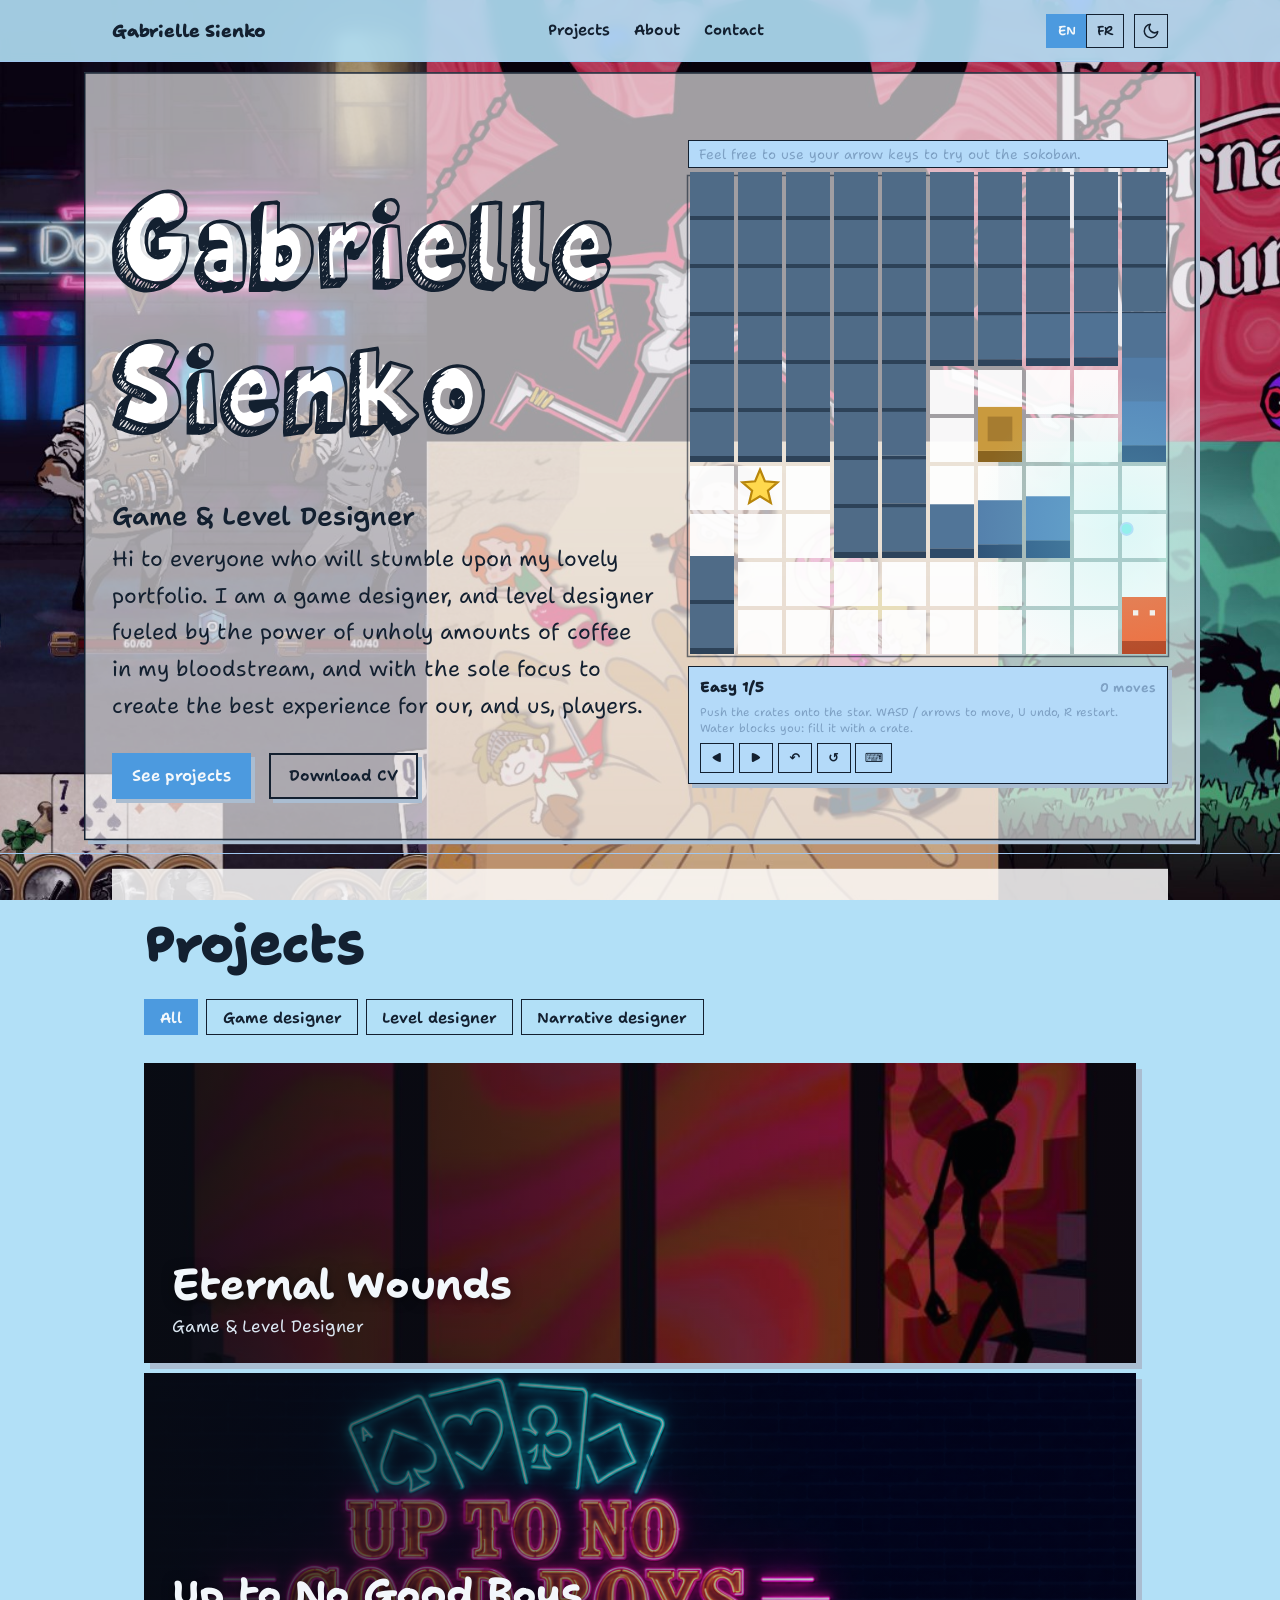
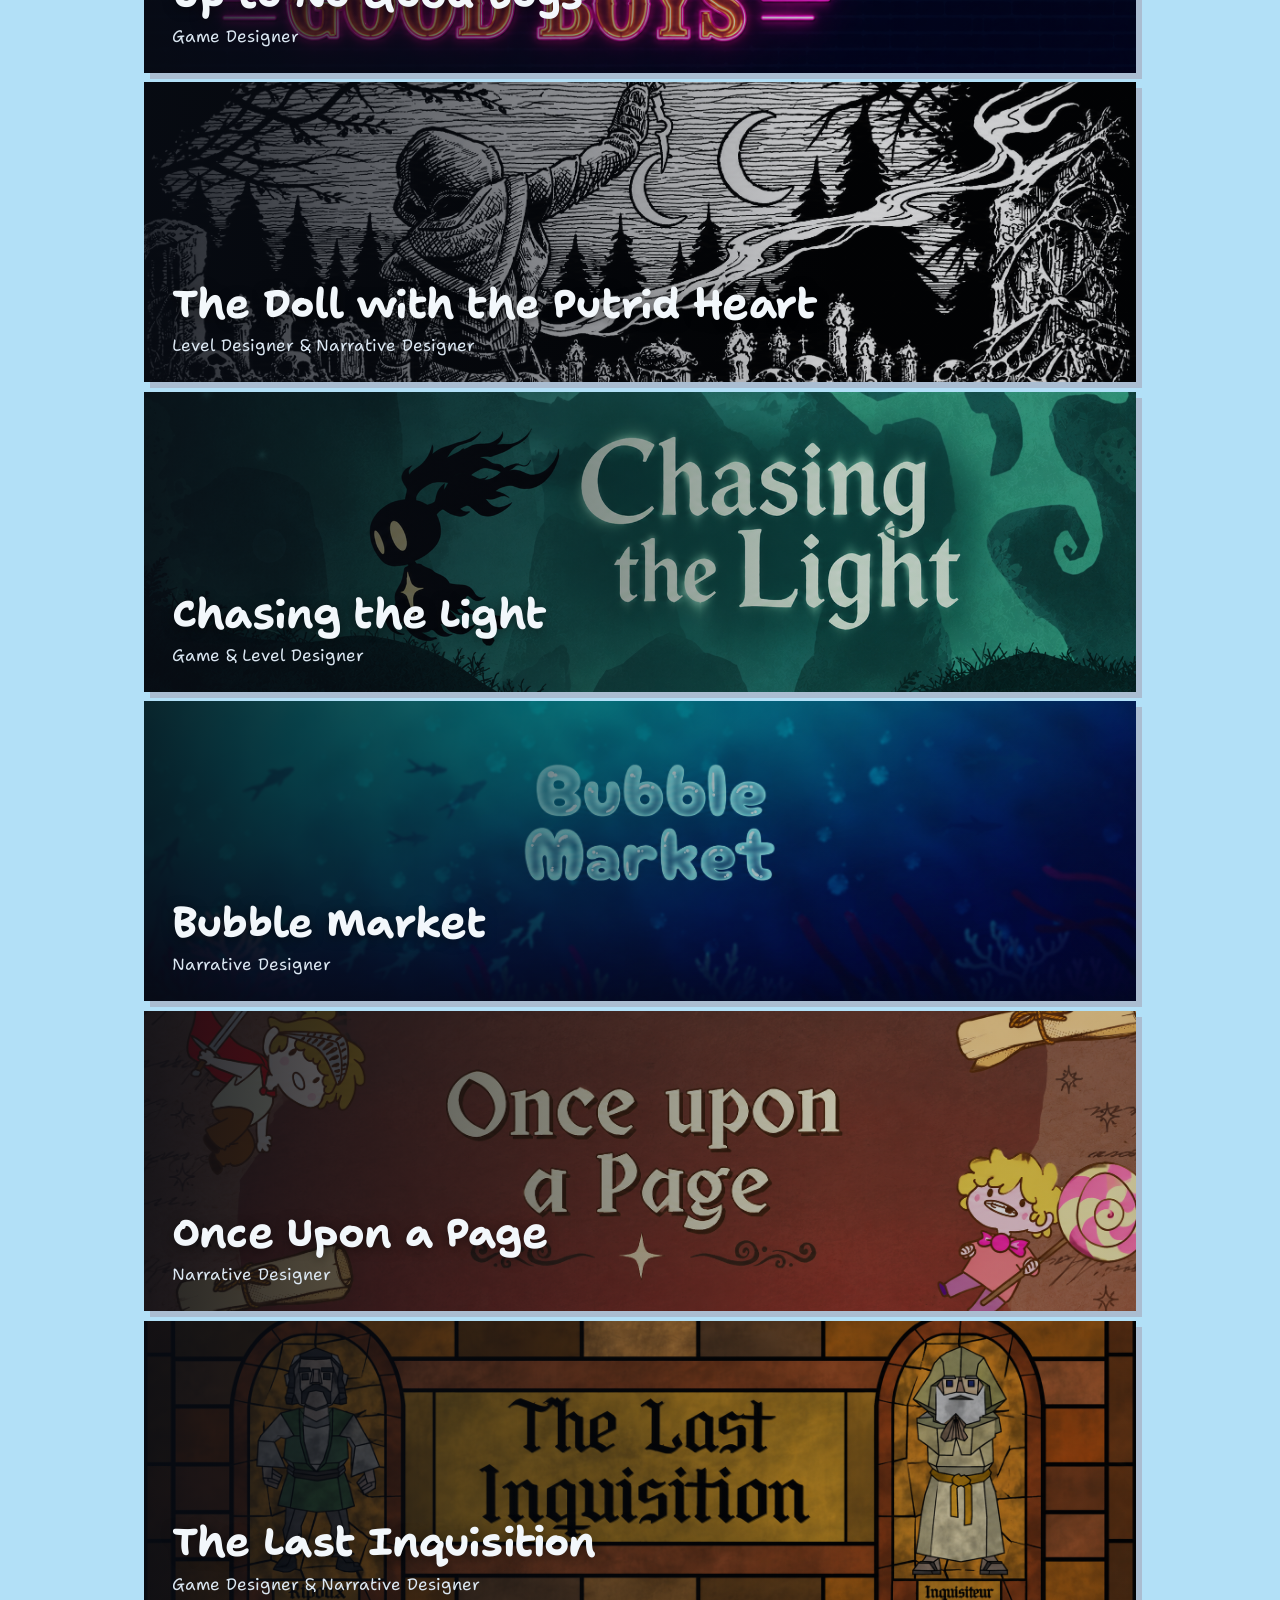
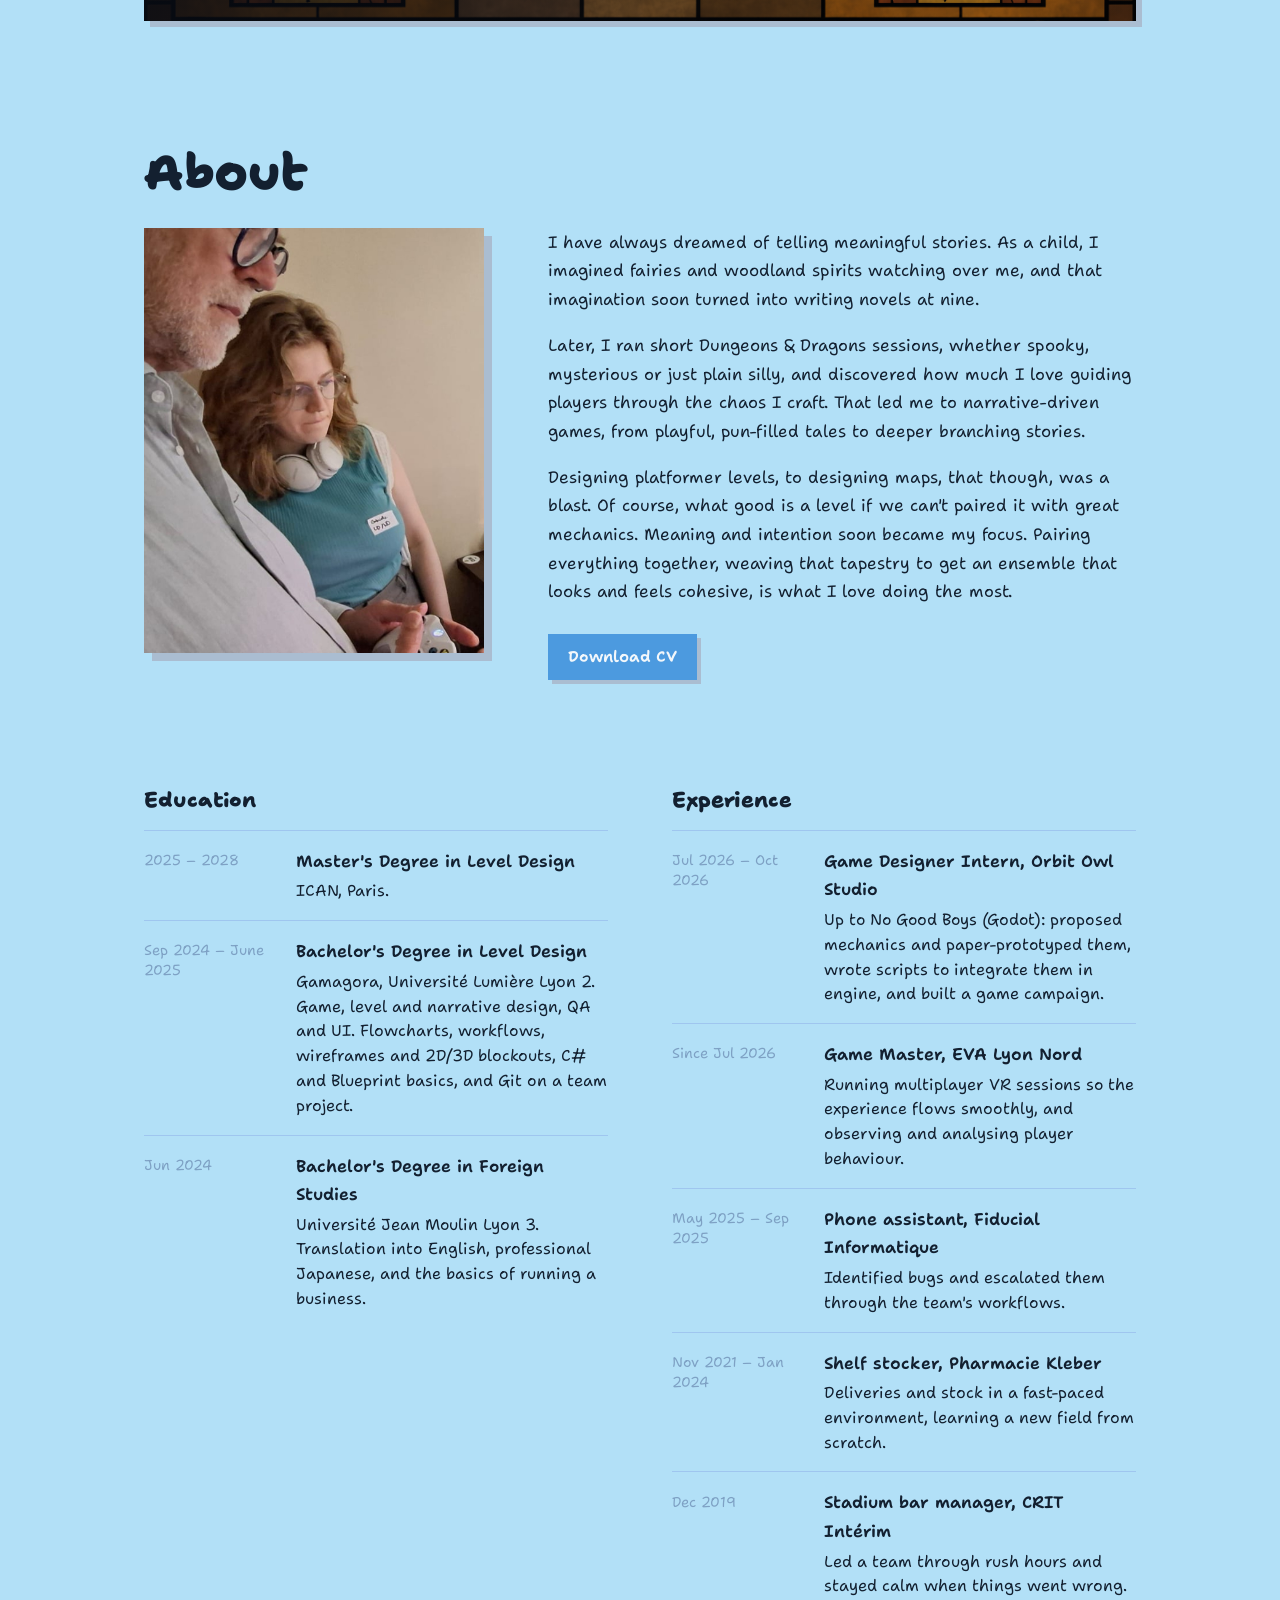
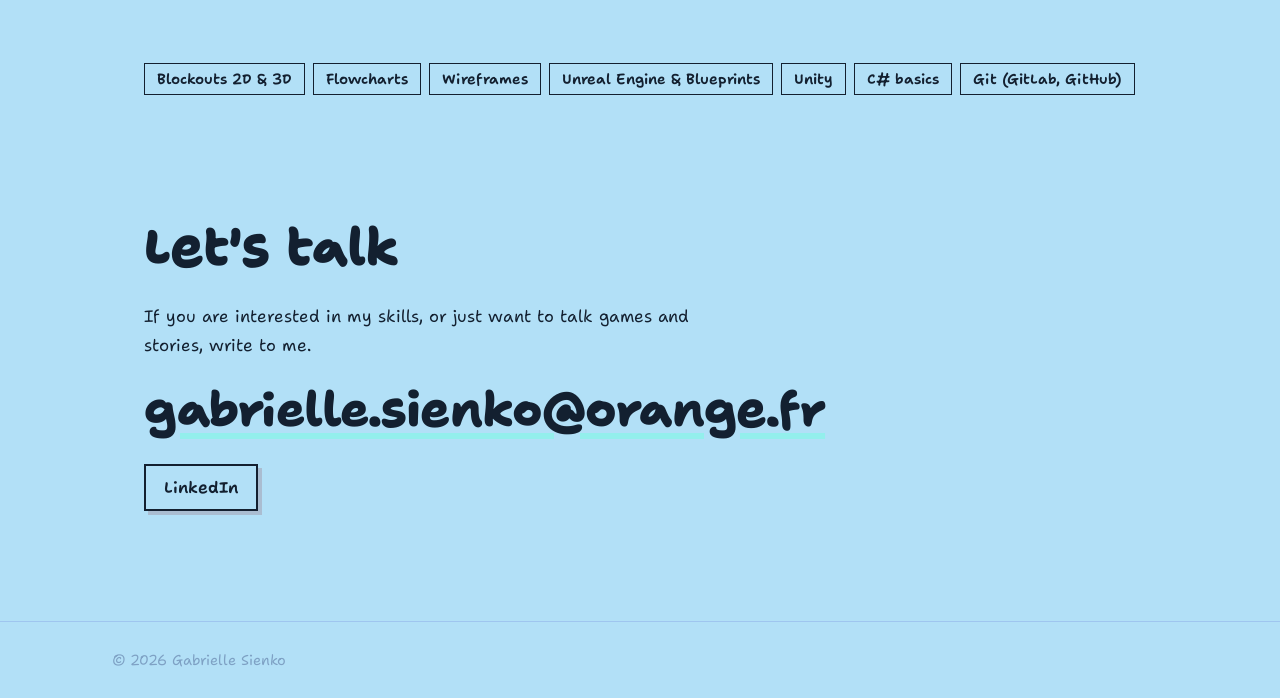
==== commit 6c14d108: "Fixes portfolio" ====
--- a/index.html
+++ b/index.html
@@ -713,8 +713,18 @@
            ],
   },
   {
-    slug:'the-doll-with-putrid-heart', title:'The Doll with the Putrid Heart', role:'Level Designer', kind:['level'],
-    team:'Camille Menana & Gabrielle Sienko', engine:'none', period:'12/2025', shots:3, summary:PLACEHOLDER, links:[],
+    slug:'the-doll-with-putrid-heart', title:'The Doll with the Putrid Heart', role:'Level Designer & Narrative Designer', kind:['level','narrative'],
+    team:'Camille Menana & Gabrielle Sienko', engine:'none', period:'12/2025', shots:1, 
+    did:{
+    en:['Environmental Storytelling: Embedded an implicit narrative told purely through set dressing and room design (a father and daughter hiding in the sewers, their clash with smugglers, and the tragic possession that turned the girl into the final boss).','Level Layout & Pacing: Designed an underground sewer map with distinct room goals—balancing fights, lore secrets, puzzles, and breathing room before the boss.',"Multiple Routes: Built branching paths and alternative passages to reward exploration and fit different playstyles.","Light Mechanics: Designed encounters around torch usage, making darkness a core mechanic that bumps up game difficulty."],
+    fr:["Narration environnementale : Intégration d'une histoire racontée uniquement par le décor et la disposition des salles (un père et sa fille réfugiés dans les égouts, le conflit avec les contrebandiers, la tragédie et la possession de l'enfant devenue le boss final que l'on doit affronter).","Design du niveau & Rythme : Création d'une carte d'égouts et de cryptes en pensant au rythme, avec un rôle précis pour chaque salle (combat, secret narratif, énigme ou montée en pression).", "Parcours multiples : Intégration de chemins alternatifs et d'accès secondaires pour offrir de vrais choix de déplacement et récompenser la curiosité.","Jeu sur la lumière : Level design pensé autour des torches et de la gestion du noir, et de l'eau en directe interraction avec ceux deux points, où l'absence de lumière augmente directement la difficulté.","Pièges & Salles cachées : Mise en place de passages réagissant au poids du groupe (ponts qui s'effondrent) et d'une salle secrète difficile à atteindre remplie de trésors avant le boss."]
+    },  
+    summary:{
+      en:[
+      "Once lived a little girl laughing with her dad, now only her cries can be heard. But those cries awoke something darker—something rising above the murky sewer waters, something undead. Only you and your companions can put an end to the evil lingering in the dark.", "This map was made for a Shadowdark one-shot in collaboration with Camille Menana as part of a student project. I had a lot of fun working on something a bit darker than what I’m used to, and I hope players will enjoy exploring it as much as I enjoyed designing it!"],
+      fr:["Autrefois vivait une petite fille joyeuse riant aux côtés de son père. Aujourd'hui, seuls ses pleurs résonnent encore. Mais ses sanglots ont réveillé quelque chose, quelque chose se soulevant des eaux sombres des égouts, quelque chose de mort. Seul votre groupe d'aventuriers pourra mettre fin au mal qui se tapit dans l'obscurité."],
+    }, 
+    links:[],
     cover:'images/the-doll-with-putrid-heart/cover.png',
     images:[               /* galerie : s'affiche après le trailer, dans cet ordre */
       'images/the-doll-with-putrid-heart/shot-1.png'
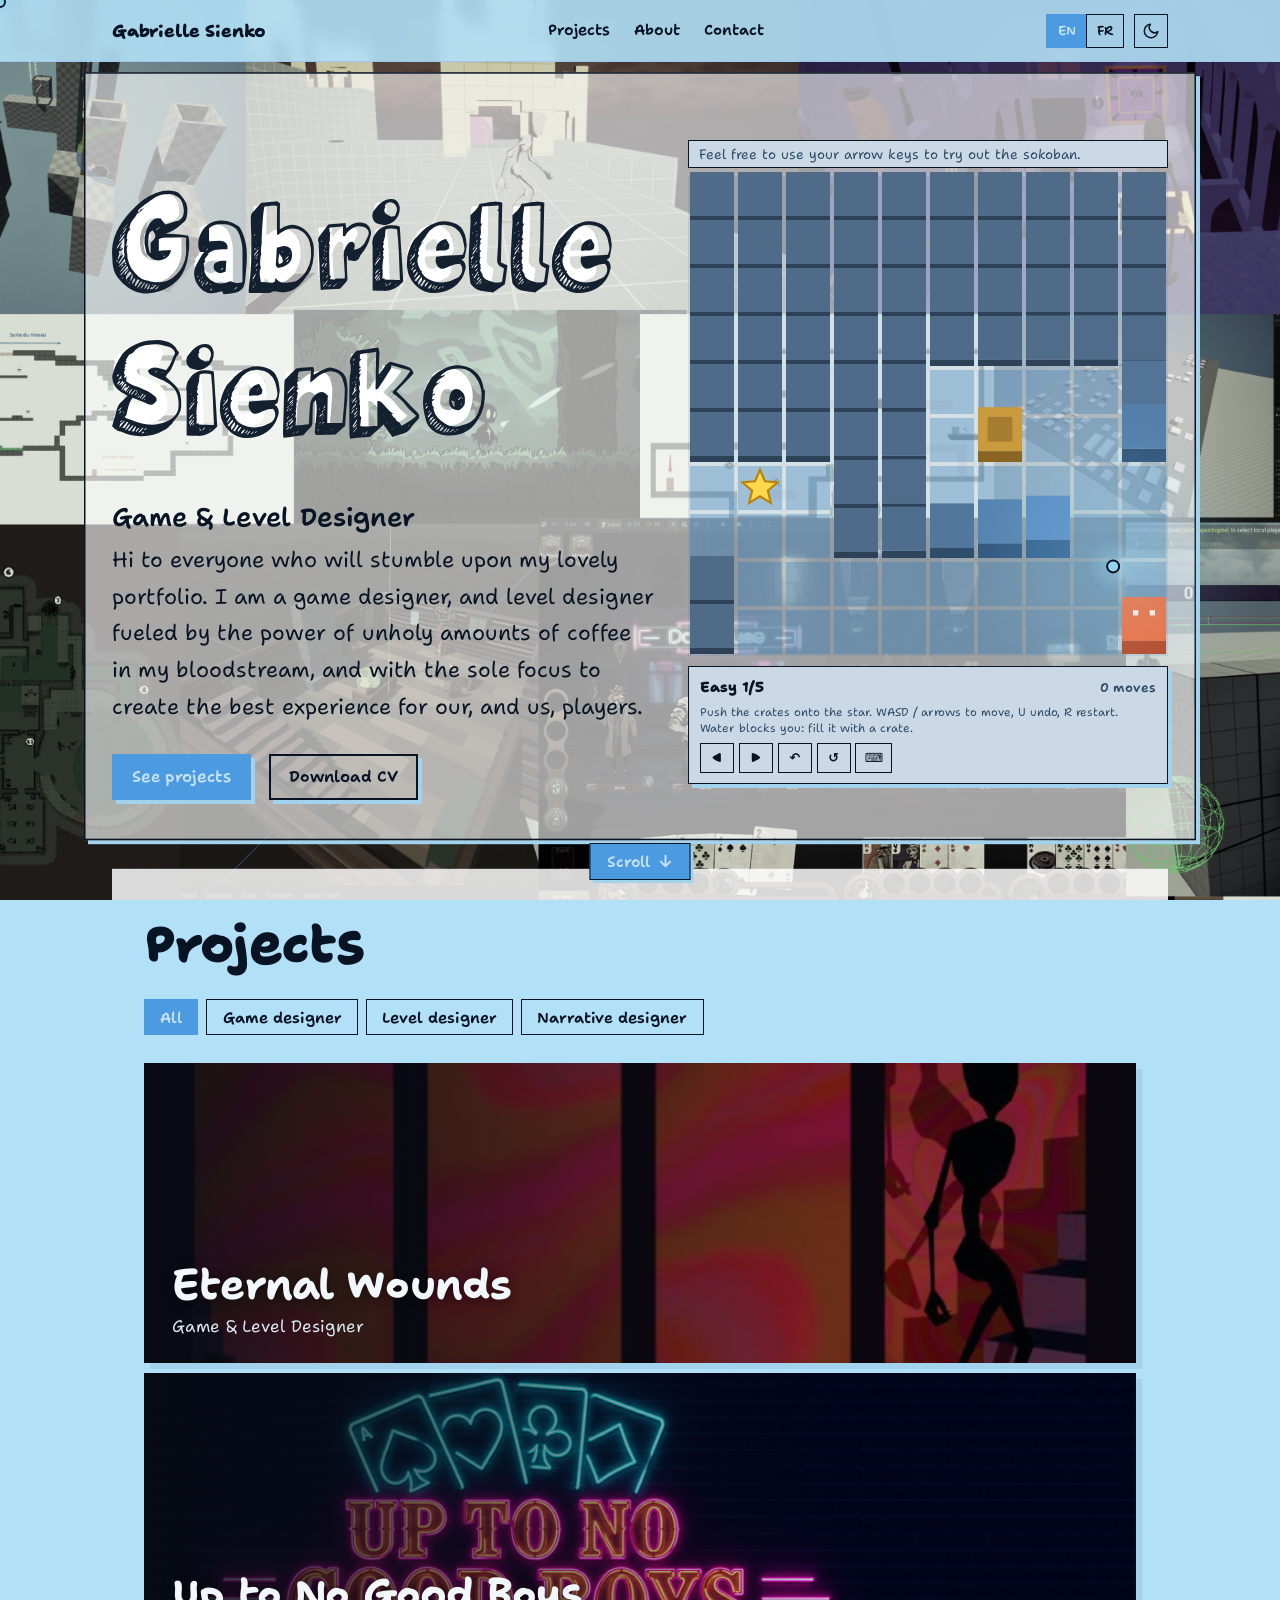
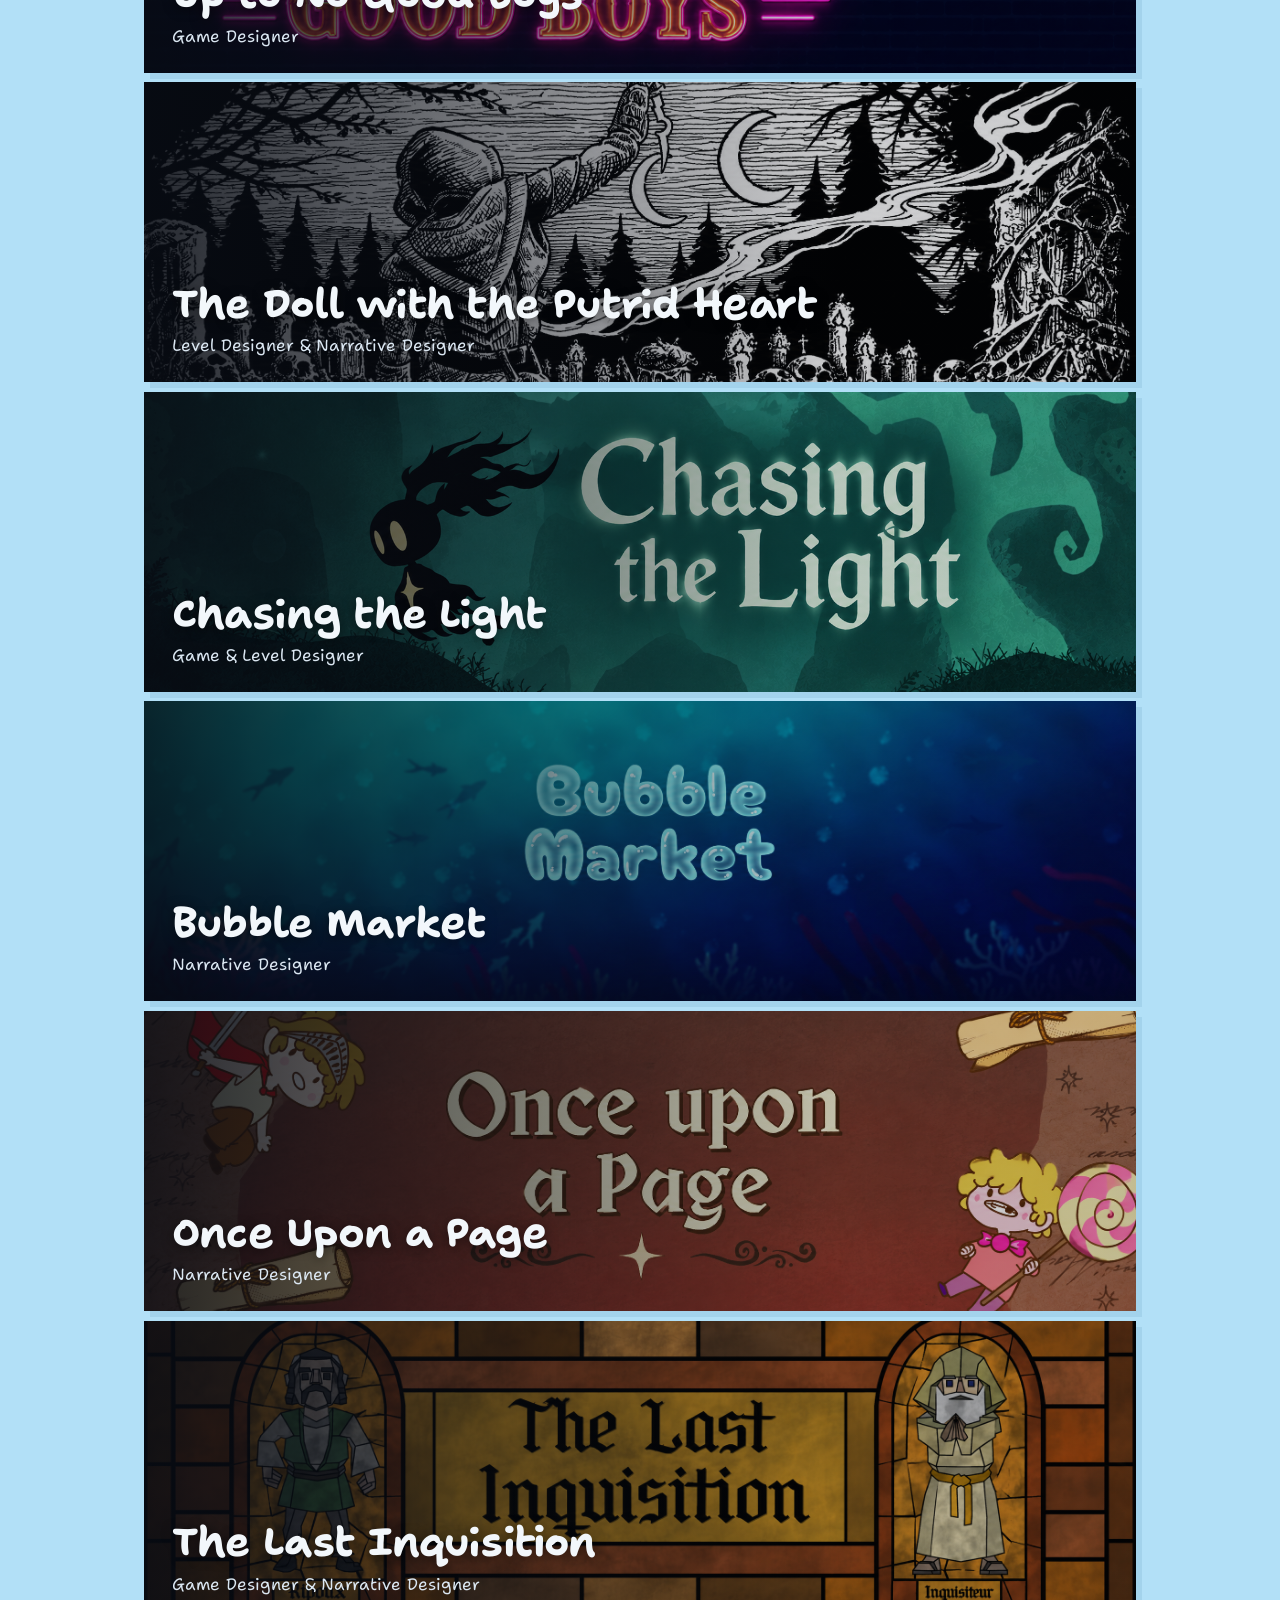
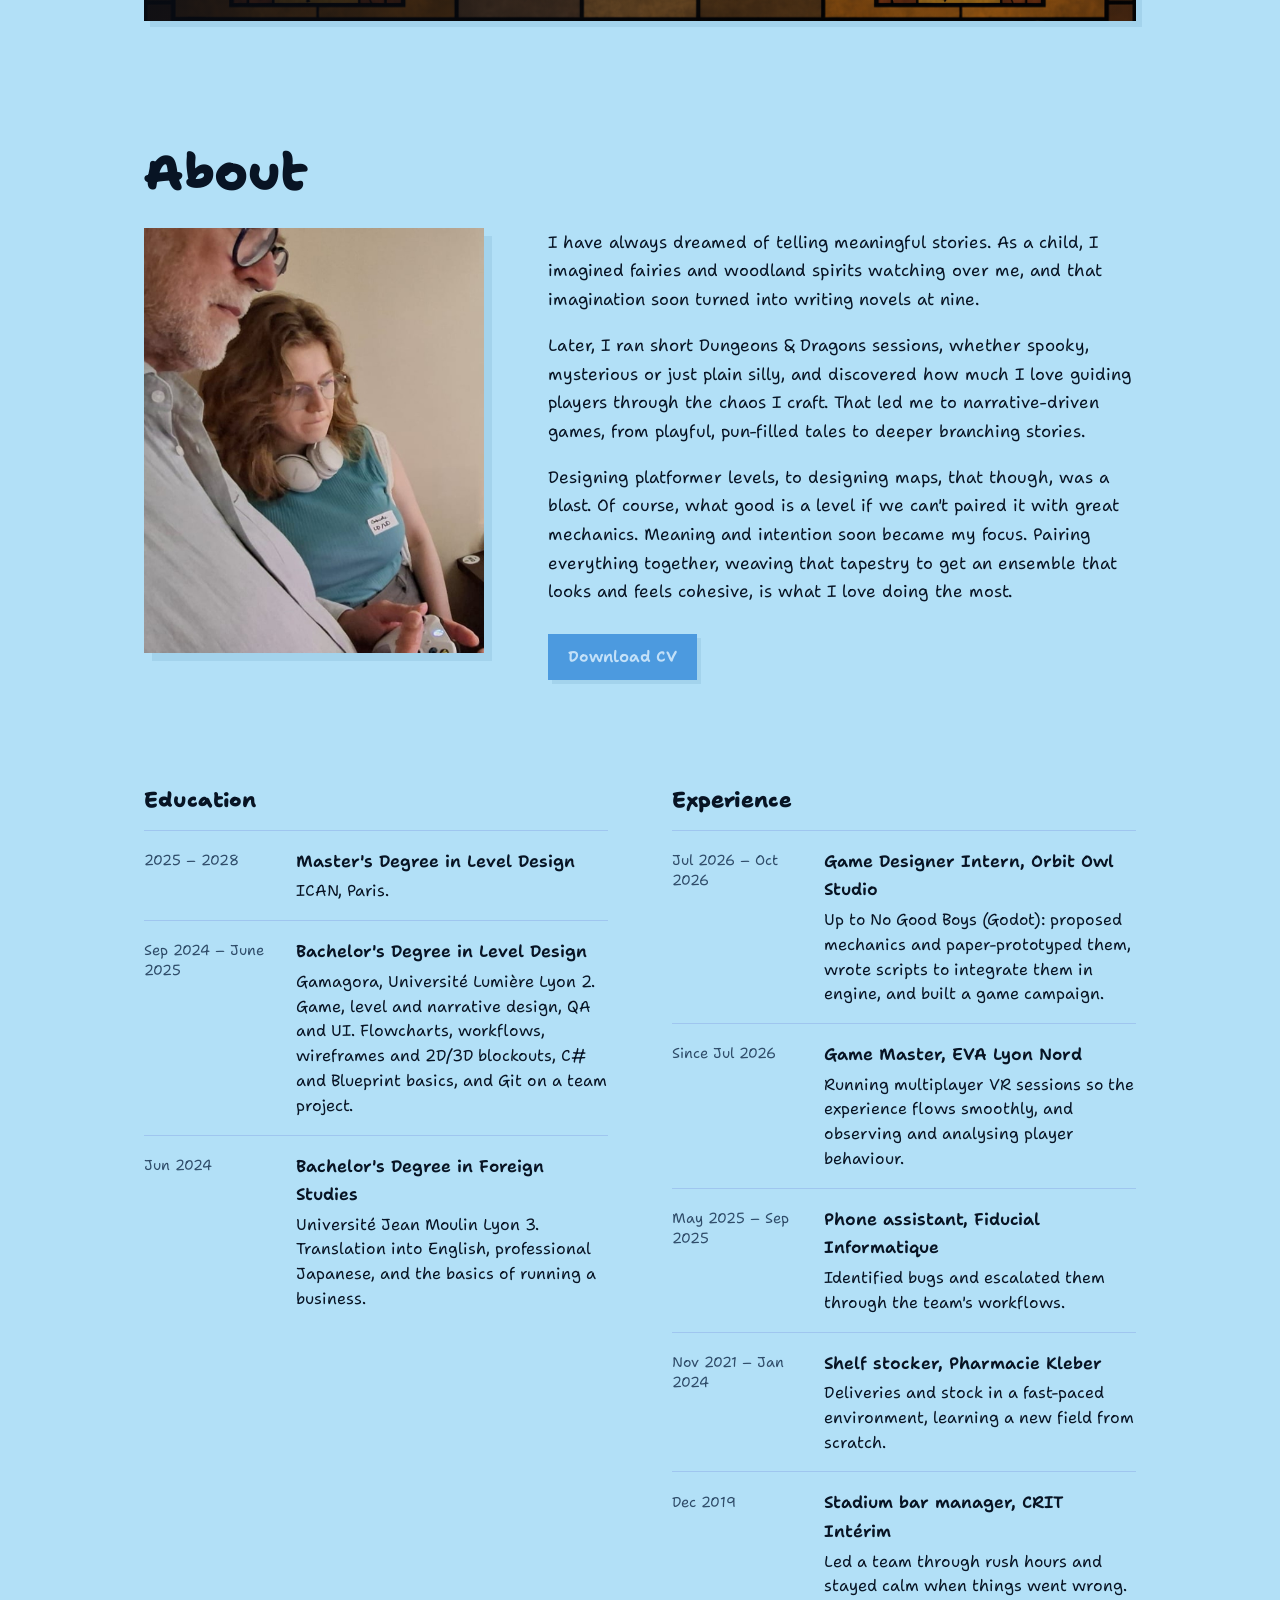
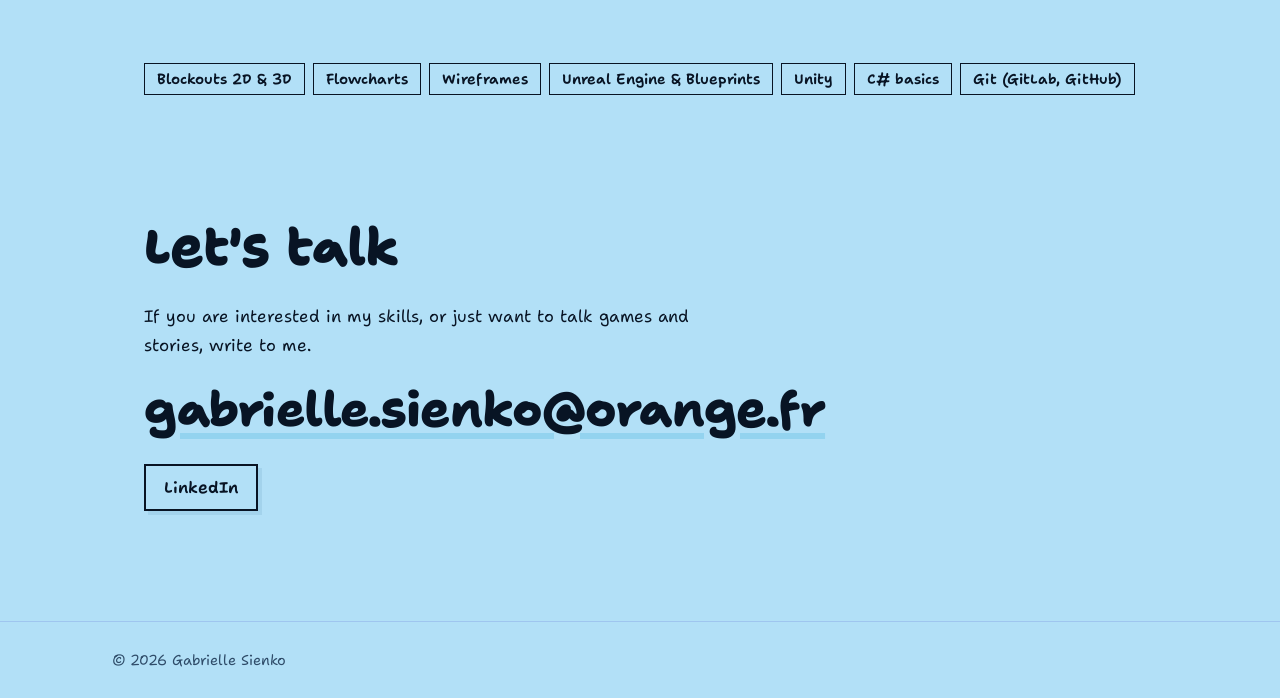
==== commit 045ea400: "Modification du portfolio" ====
--- a/index.html
+++ b/index.html
@@ -31,17 +31,17 @@
 :root[data-theme="light"]{
   color-scheme:light;
   --paper:#b2e0f7;      /* fond : bleu très pâle */
-  --panel:#b4daf9;
-  --ink:#132030;        /* texte */
-  --mute:#7ea1c4;       /* texte secondaire */
+  --panel:#cad9e5;
+  --ink:#081424;        /* texte */
+  --mute:#2f4c69;       /* texte secondaire */
   --line:#9fc6ef;
-  --side:#AABDD1;       /* face latérale des blocs / ombres extrudées */
+  --side:#a3d3ec;       /* face latérale des blocs / ombres extrudées */
   --accent:#2672af;     /* liens, rôle */
-  --warm:#93efec;       /* complémentaire : la lumière du feu follet, survols */
+  --warm:#93d3ef;       /* complémentaire : la lumière du feu follet, survols */
   --btn-bg:#4c9adf;
-  --btn-fg:#F2F7FB;
+  --btn-fg:#c2e0f8;
   --grid:rgba(19,32,48,.09);
-  --chk1:#C7D5E3; --chk2:#D8E3EE;
+  --chk1:#94bde5; --chk2:#7eb8f1;
   --glow-a:.28;
   --display:"Shantell Sans","Comic Sans MS",system-ui,-apple-system,"Segoe UI",sans-serif;
   --body:"Shantell Sans","Comic Sans MS",system-ui,-apple-system,"Segoe UI",sans-serif;
@@ -69,6 +69,7 @@
 body{color:var(--ink);font:400 1.05rem/1.7 var(--body);-webkit-font-smoothing:antialiased}
 /* Le blockout + le feu follet couvrent tout le site, derrière le contenu */
 #blockout{position:fixed;inset:0;width:100%;height:100%;z-index:-1;pointer-events:none}
+#wisp{position:fixed;inset:0;width:100%;height:100%;z-index:10000;pointer-events:none}   /* le feu follet reste au-dessus de tout (cartes, jeu, lightbox) */
 h1,h2,h3,.ui{font-family:var(--display)}
 a{color:inherit}
 :focus-visible{outline:3px solid var(--accent);outline-offset:3px}
@@ -129,7 +130,7 @@
 .btn-row{display:flex;flex-wrap:wrap;gap:1.1rem}
 
 /* ---------- Hero ---------- */
-.hero{position:relative;min-height:min(88svh,820px);display:flex;align-items:flex-end;border-bottom:1px solid var(--line)}
+.hero{position:relative;min-height:min(88svh,820px);display:flex;align-items:flex-end}
 .hero-inner{position:relative;width:100%;padding-block:calc(clamp(1.5rem,4vh,3rem) + var(--hw-h,0px) + var(--lvl-pad,0px)) clamp(2rem,6vh,4rem)}
 .name{font-size:clamp(3.5rem,12vw,9.5rem);line-height:.95;letter-spacing:.01em}
 .name span{display:block}
@@ -344,6 +345,41 @@
   .btn,.thumb,.arrows button{transition:none}
 }
 
+
+/* ---------- Invitation à scroller (fixée en bas de la fenêtre, disparaît dès qu'on scrolle) ---------- */
+.scroll-cue{position:fixed;left:50%;bottom:1.25rem;translate:-50% 0;z-index:9;display:inline-flex;align-items:center;gap:.5rem;
+  padding:.45rem 1rem;font:600 .95rem var(--display);text-decoration:none;background:var(--btn-bg);color:var(--btn-fg);
+  border:1.5px solid var(--ink);box-shadow:3px 3px 0 var(--side);transition:opacity .3s,transform .2s,box-shadow .2s}
+.scroll-cue:hover,.scroll-cue:focus-visible{transform:translate(-2px,-2px);box-shadow:5px 5px 0 var(--warm)}
+.scroll-cue svg{animation:cue-bounce 1.4s ease-in-out infinite}
+.scroll-cue.gone{opacity:0;pointer-events:none}
+@keyframes cue-bounce{0%,100%{transform:translateY(-2px)}50%{transform:translateY(4px)}}
+@media (max-width:899px){.scroll-cue{left:1rem;translate:none;bottom:1rem}}
+@media (prefers-reduced-motion:reduce){.scroll-cue svg{animation:none}}
+
+/* ---------- Barre de scroll perso ---------- */
+html{scrollbar-gutter:auto}
+::-webkit-scrollbar{width:14px;height:14px}
+::-webkit-scrollbar-track{background:var(--paper);border-left:1.5px solid var(--line)}
+::-webkit-scrollbar-thumb{background:var(--warm);border:2px solid var(--ink);box-shadow:inset -3px -3px 0 var(--side)}
+::-webkit-scrollbar-thumb:hover{background:var(--btn-bg)}
+::-webkit-scrollbar-corner{background:var(--paper)}
+@supports (-moz-appearance:none){html{scrollbar-width:thin;scrollbar-color:var(--warm) var(--paper)}}
+/* Barre de progression tout en haut : se remplit en descendant, avec un petit feu follet au bout */
+.scroll-progress{position:fixed;top:0;left:0;right:0;height:4px;z-index:11;pointer-events:none}
+.scroll-progress b{position:absolute;inset:0;background:var(--warm);transform-origin:0 50%;transform:scaleX(var(--p,0));
+  box-shadow:0 1px 0 var(--ink)}
+.scroll-progress i{position:absolute;top:-4px;left:calc(var(--p,0) * 100%);width:12px;height:12px;margin-left:-6px;border-radius:50%;
+  background:var(--warm);border:2px solid var(--ink);box-shadow:0 0 10px 2px var(--warm)}
+
+/* Les projets apparaissent en glissant quand on scrolle (sinon ils sont simplement visibles) */
+@supports (animation-timeline:view()){
+  @media (prefers-reduced-motion:no-preference){
+    .projects > li{animation:proj-rise linear both;animation-timeline:view();animation-range:entry 0% entry 40%}
+    @keyframes proj-rise{from{opacity:0;transform:translateY(48px)}to{opacity:1;transform:none}}
+  }
+}
+
 /* ---------- Typo dessinée main : INFM = degré de "dessiné", BNCE = rebond des lettres (0 = aucun) ---------- */
 *{font-variation-settings:"BNCE" 0,"INFM" 35 !important}
 .btn,.filters button,.bar nav a,.lang button,.skills li,.proj-role,.role,.pager a,.mail{font-variation-settings:"BNCE" 0,"INFM" 70 !important}
@@ -352,6 +388,8 @@
 </head>
 <body>
 <canvas id="blockout" aria-hidden="true"></canvas>
+<canvas id="wisp" aria-hidden="true"></canvas>
+<div class="scroll-progress" id="scroll-progress" aria-hidden="true"><b></b><i></i></div>
 
 <header class="bar">
   <div class="container">
@@ -387,6 +425,7 @@
       </div>
     </div>
     <p class="hint" data-i18n="hint">Move your cursor to light up the blockout.</p>
+    <a class="scroll-cue" id="scroll-cue" href="#/projects"><span data-i18n="scrollCue">Scroll</span><svg viewBox="0 0 24 24" width="16" height="16" fill="none" stroke="currentColor" stroke-width="3" stroke-linecap="round" stroke-linejoin="round" aria-hidden="true"><path d="M12 4v15M5 13l7 7 7-7"/></svg></a>
     <aside class="game" id="game">
       <div class="game-top"><span class="game-name" id="g-name"></span><span class="game-count" id="g-count"></span></div>
       <div class="game-msg" id="g-msg" role="status" aria-live="polite"></div>
@@ -538,7 +577,7 @@
   en: {
     navLabel:'Main', navProjects:'Projects', navAbout:'About', navContact:'Contact',
     blurb:'Hi to everyone who will stumble upon my lovely portfolio. I am a game designer, and level designer fueled by the power of unholy amounts of coffee in my bloodstream, and with the sole focus to create the best experience for our, and us, players.',
-    seeProjects:'See projects', downloadCv:'Download CV',
+    seeProjects:'See projects', scrollCue:'Scroll', downloadCv:'Download CV',
     hint:'Feel free to use your arrow keys to try out the sokoban.',
     gLvl1:'Easy', gLvl2:'Medium', gLvl2b:'Medium 2', gLvl3:'Hard', gLvl3b:'Hard 2', gMoves:'moves', gWin:'Solved!', gPrev:'Previous level', gNext:'Next level', gUndo:'Undo (U)', gReset:'Restart (R)', gToggle:'Game keys on/off', gHelp:'Push the crates onto the star. WASD / arrows to move, U undo, R restart. Water blocks you: fill it with a crate.',
     projectsTitle:'Projects', filterLabel:'Filter projects',
@@ -582,7 +621,7 @@
   fr: {
     navLabel:'Principal', navProjects:'Projets', navAbout:'À propos', navContact:'Contact',
     blurb:"Bonjour à tous ceux qui tomberaient par mégarde (ou non) sur mon portfolio. Je suis une Game et Level Designer, avec un peu trop de cafés dans le sang et un seul objectif: créer les meilleures expériences pour les joueur.euse.s.",
-    seeProjects:'Voir les projets', downloadCv:'Télécharger mon CV',
+    seeProjects:'Voir les projets', scrollCue:'Défiler', downloadCv:'Télécharger mon CV',
     hint:"N'hésitez pas à utiliser vos flèches pour vous essayer au sokoban.",
     gLvl1:'Facile', gLvl2:'Moyen', gLvl2b:'Moyen 2', gLvl3:'Difficile', gLvl3b:'Difficile 2', gMoves:'coups', gWin:'Résolu !', gPrev:'Niveau précédent', gNext:'Niveau suivant', gUndo:'Annuler (U)', gReset:'Recommencer (R)', gToggle:'Touches du jeu on/off', gHelp:"Pousse les caisses sur l'étoile. ZQSD / flèches pour bouger, U annuler, R recommencer. L'eau te bloque : comble-la avec une caisse.",
     projectsTitle:'Projets', filterLabel:'Filtrer les projets',
@@ -592,7 +631,7 @@
     docAlt:'{title}',
     aboutTitle:'À propos',
     about1:"J'ai toujours rêvé de raconter des histoires qui comptent. Enfant, j'imaginais des fées et des esprits des bois veillant sur moi, et cette imagination s'est vite transformée en romans écrits dès l'âge de neuf ans.",
-    about2:"Plus tard, j'ai animé de courtes parties de Donjons & Dragons, angoissantes, mystérieuses ou complètement absurdes, et j'ai découvert combien j'aime guider les joueurs à travers le chaos que je crée. Cela m'a menée vers les jeux à forte narration, des récits ludiques pleins de jeux de mots aux histoires à embranchements plus profondes.",
+    about2:"Plus tard, j'ai animé de courtes parties de Donjons & Dragons, angoissantes, mystérieuses ou complètement absurdes, et j'ai découvert combien j'aime guider les joueurs à travers le chaos que je crée. Cela m'a mené vers les jeux à forte narration, des récits ludiques pleins de jeux de mots aux histoires à embranchements plus profondes.",
     about3:"De la conception de niveaux de jeux de plateforme à celle de cartes, ça, c'était vraiment génial. Bien sûr, à quoi sert un niveau si on ne peut pas l'associer à des mécanismes de jeu exceptionnels ? Le sens et l'intention sont rapidement devenus mes priorités. Assembler tous ces éléments, tisser cette trame pour obtenir un ensemble cohérent, tant au niveau visuel que de l'expérience, c'est ce que j'aime par-dessus tout.",
     portraitAlt:'Portrait de Gabrielle Sienko',
     eduTitle:'Formation', expTitle:'Expérience',
@@ -1423,6 +1462,7 @@
    ========================================================= */
 (function(){
   const cv = $('#blockout'), ctx = cv.getContext('2d');
+  const cvTop = $('#wisp'), ctxTop = cvTop.getContext('2d');   // calque du dessus : uniquement le feu follet
   const CELL = 48, GAP = 2, CH = 8, LIFT_MAX = 21;
 
   /* Réglages de couleur par thème : [saturation %, luminosité %].
@@ -1506,7 +1546,7 @@
      (la caisse disparaît, l'eau devient un passage). But : une caisse sur l'étoile.
      ========================================================= */
   /* Image de fond du hero (derrière le Sokoban). Mets '' pour la retirer. */
-  const HERO_IMG = 'images/hero/background.jpg';
+  const HERO_IMG = 'images/hero/background.png';
   const heroImg = new Image(); let heroImgOk = false;
   if (HERO_IMG){ heroImg.onload = () => { heroImgOk = true; kick(); }; heroImg.src = HERO_IMG; }
   const HERO_PANEL_A = .62;                                 // opacité du cadre d'accueil (0 = image seule) : plus bas = image de fond plus visible
@@ -1751,7 +1791,7 @@
       ? {floor:'rgba(140,200,255,.13)', frame:'rgba(140,200,255,.6)', water:'#3F8CE0', wave:'rgba(220,240,255,.45)',
          bridge:'#7A5A2E', plank:'rgba(0,0,0,.28)', crT:'#B8873A', crS:'#6E4E1A', crM:'rgba(0,0,0,.25)',
          plT:'#FF8A5C', plS:'#B8431F', star:'#FFD84D', starE:'#B8860B'}
-      : {floor:'rgba(255,255,255,.92)', frame:'rgba(19,32,48,.6)', water:'#69B4FF', wave:'rgba(255,255,255,.65)',
+      : { floor:'rgba(38,114,175,.30)', frame:'rgba(19,32,48,.6)', water:'#69B4FF', wave:'rgba(255,255,255,.65)',
          bridge:'#C9A063', plank:'rgba(60,35,5,.25)', crT:'#C99A3E', crS:'#8A6420', crM:'rgba(60,35,5,.25)',
          plT:'#F26B3A', plS:'#B8431F', star:'#FFD84D', starE:'#B8860B'};
     const cell = (rr, cc) => [LX + cc * LC + g, LY + rr * LC + g];
@@ -1762,8 +1802,7 @@
     };
 
     // cadre du niveau + sols (plats)
-    ctx.strokeStyle = C.frame; ctx.lineWidth = 1.5; ctx.strokeRect(LX - .5, LY - .5, SW + 1, SH + 1);
-    for (let rr = 0; rr < NR; rr++) for (let cc = 0; cc < NC; cc++){
+      if (!dark){ ctx.fillStyle = 'rgba(38,114,175,.14)'; ctx.fillRect(LX, LY, SW, SH); }    for (let rr = 0; rr < NR; rr++) for (let cc = 0; cc < NC; cc++){
       if (walls[rr][cc]) continue;
       const [x, y] = cell(rr, cc), k = rr * NC + cc;
       if (water.has(k)){
@@ -1894,9 +1933,15 @@
     g.addColorStop(1, `rgba(${WARM.join(',')},0)`);
     ctx.fillStyle = g;
     ctx.fillRect(wisp.x - radius, wisp.y - radius, radius * 2, radius * 2);
-    ctx.beginPath(); ctx.arc(wisp.x, wisp.y, 6, 0, Math.PI * 2);
-    ctx.fillStyle = `rgb(${WARM.join(',')})`; ctx.fill();
-    ctx.lineWidth = 2; ctx.strokeStyle = PAPER; ctx.stroke();
+    // le feu follet lui-même : sur le calque du dessus, donc jamais caché par une carte
+    ctxTop.clearRect(0, 0, W, Hv);
+    const halo = ctxTop.createRadialGradient(wisp.x, wisp.y, 0, wisp.x, wisp.y, 26);
+    halo.addColorStop(0, `rgba(${WARM.join(',')},.45)`);
+    halo.addColorStop(1, `rgba(${WARM.join(',')},0)`);
+    ctxTop.fillStyle = halo; ctxTop.fillRect(wisp.x - 26, wisp.y - 26, 52, 52);
+    ctxTop.beginPath(); ctxTop.arc(wisp.x, wisp.y, 6, 0, Math.PI * 2);
+    ctxTop.fillStyle = `rgb(${WARM.join(',')})`; ctxTop.fill();
+    ctxTop.lineWidth = 2; ctxTop.strokeStyle = INK; ctxTop.stroke();
   }
 
   function frame(now){
@@ -1925,6 +1970,8 @@
     W = w; Hv = h; cols = Math.ceil(W / CELL);
     cv.width = W * dpr; cv.height = Hv * dpr;
     ctx.setTransform(dpr, 0, 0, dpr, 0, 0);
+    cvTop.width = W * dpr; cvTop.height = Hv * dpr;
+    ctxTop.setTransform(dpr, 0, 0, dpr, 0, 0);
     if (!wisp.ready){ wisp.x = wisp.tx = W * .7; wisp.y = wisp.ty = Hv * .4; wisp.ready = true; }
     layoutHello();
     draw(); kick();
@@ -1952,5 +1999,17 @@
   resize();
 })();
 </script>
+<script>
+(function(){
+  const cue = document.getElementById('scroll-cue');
+  const bar = document.getElementById('scroll-progress');
+  function upd(){
+    const max = document.documentElement.scrollHeight - innerHeight;
+    if (bar) bar.style.setProperty('--p', max > 0 ? Math.min(1, Math.max(0, scrollY / max)) : 0);
+    if (cue) cue.classList.toggle('gone', scrollY > 60);
+  }
+  addEventListener('scroll', upd, {passive:true}); addEventListener('resize', upd); addEventListener('hashchange', upd); upd();
+})();
+</script>
 </body>
 </html>
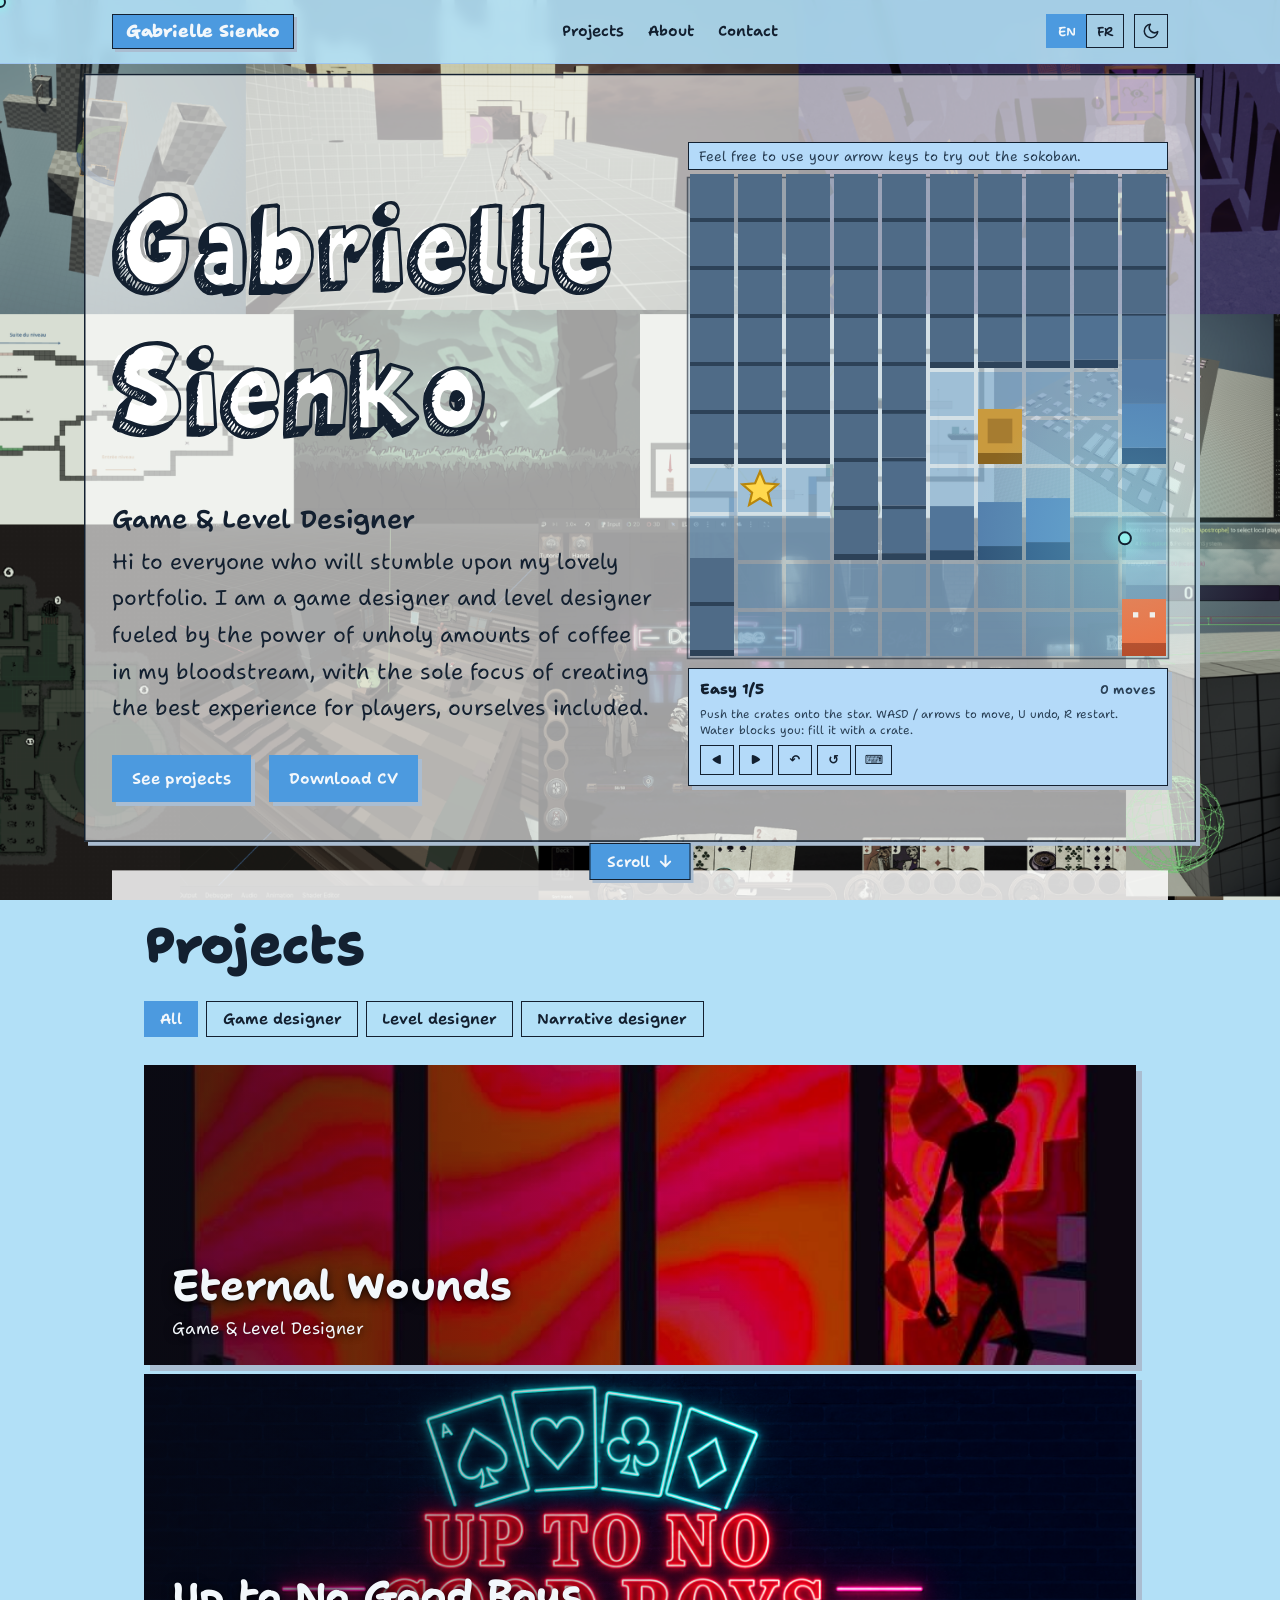
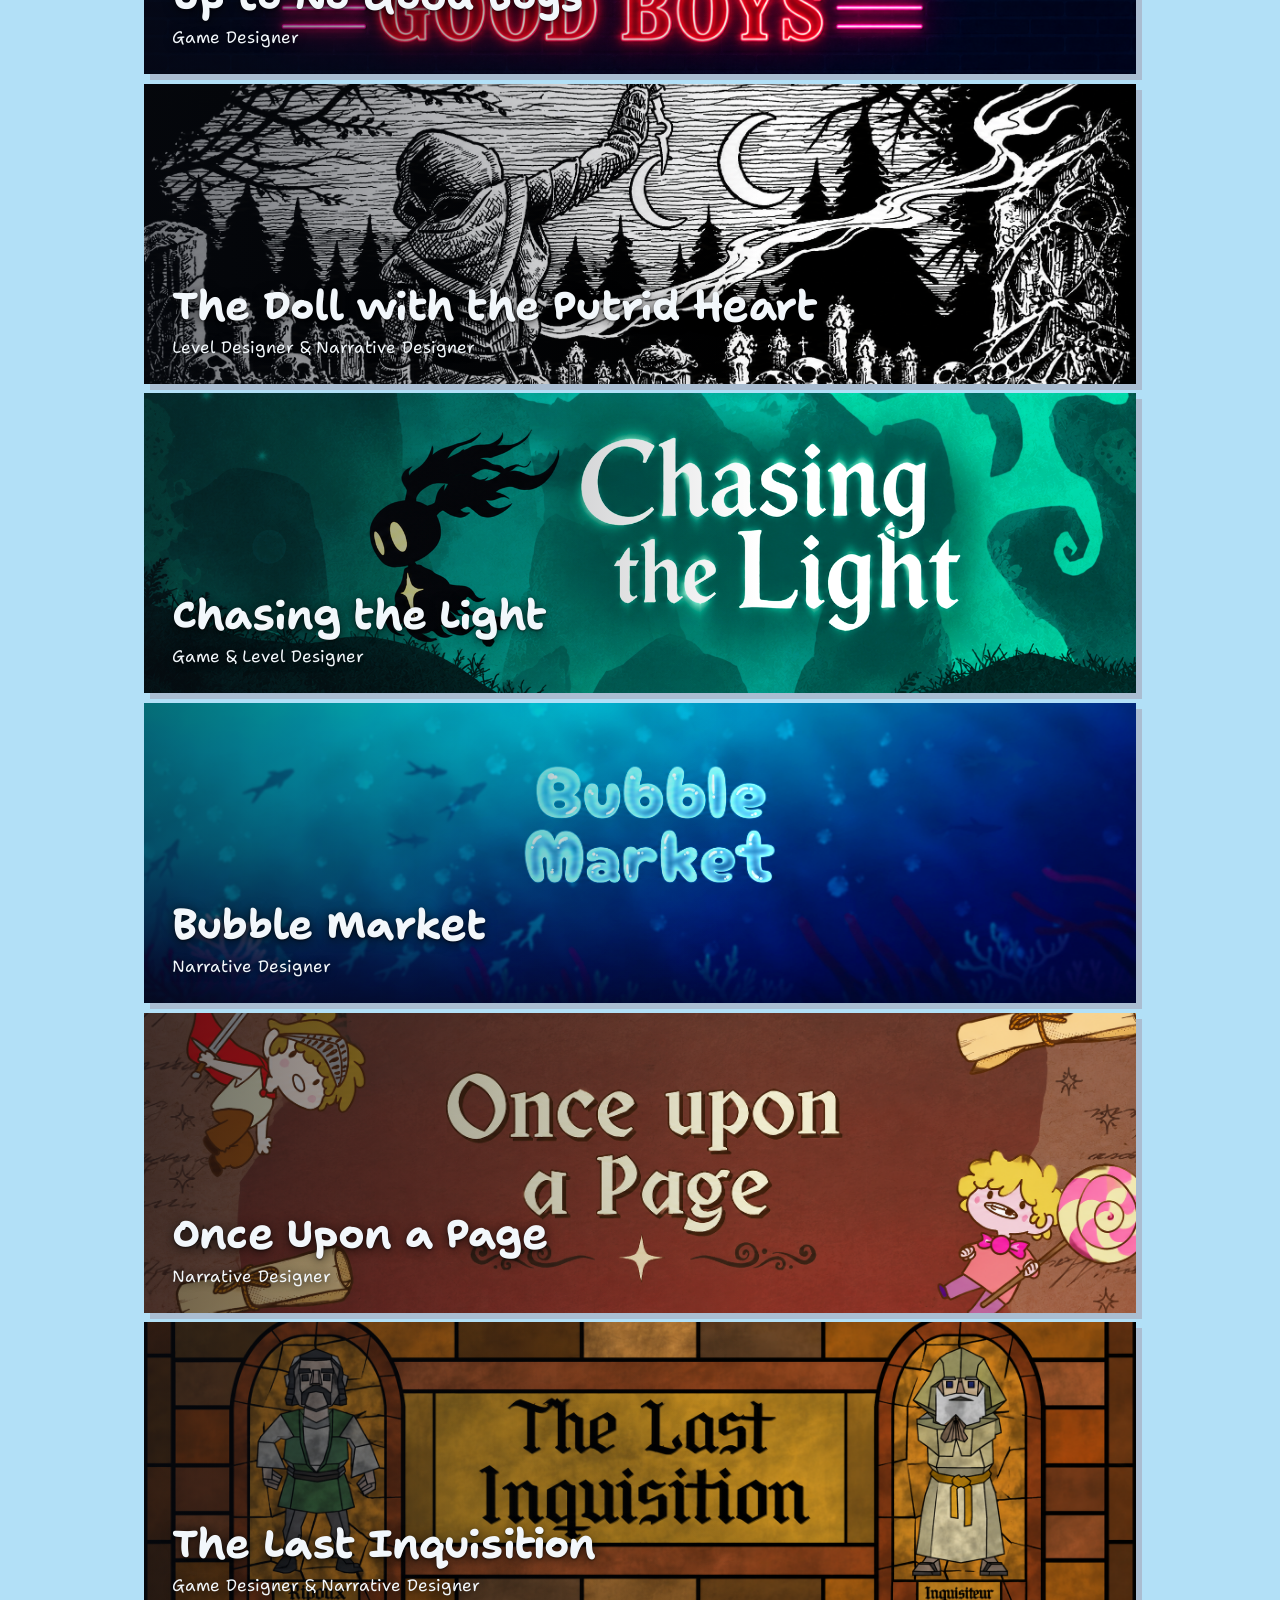
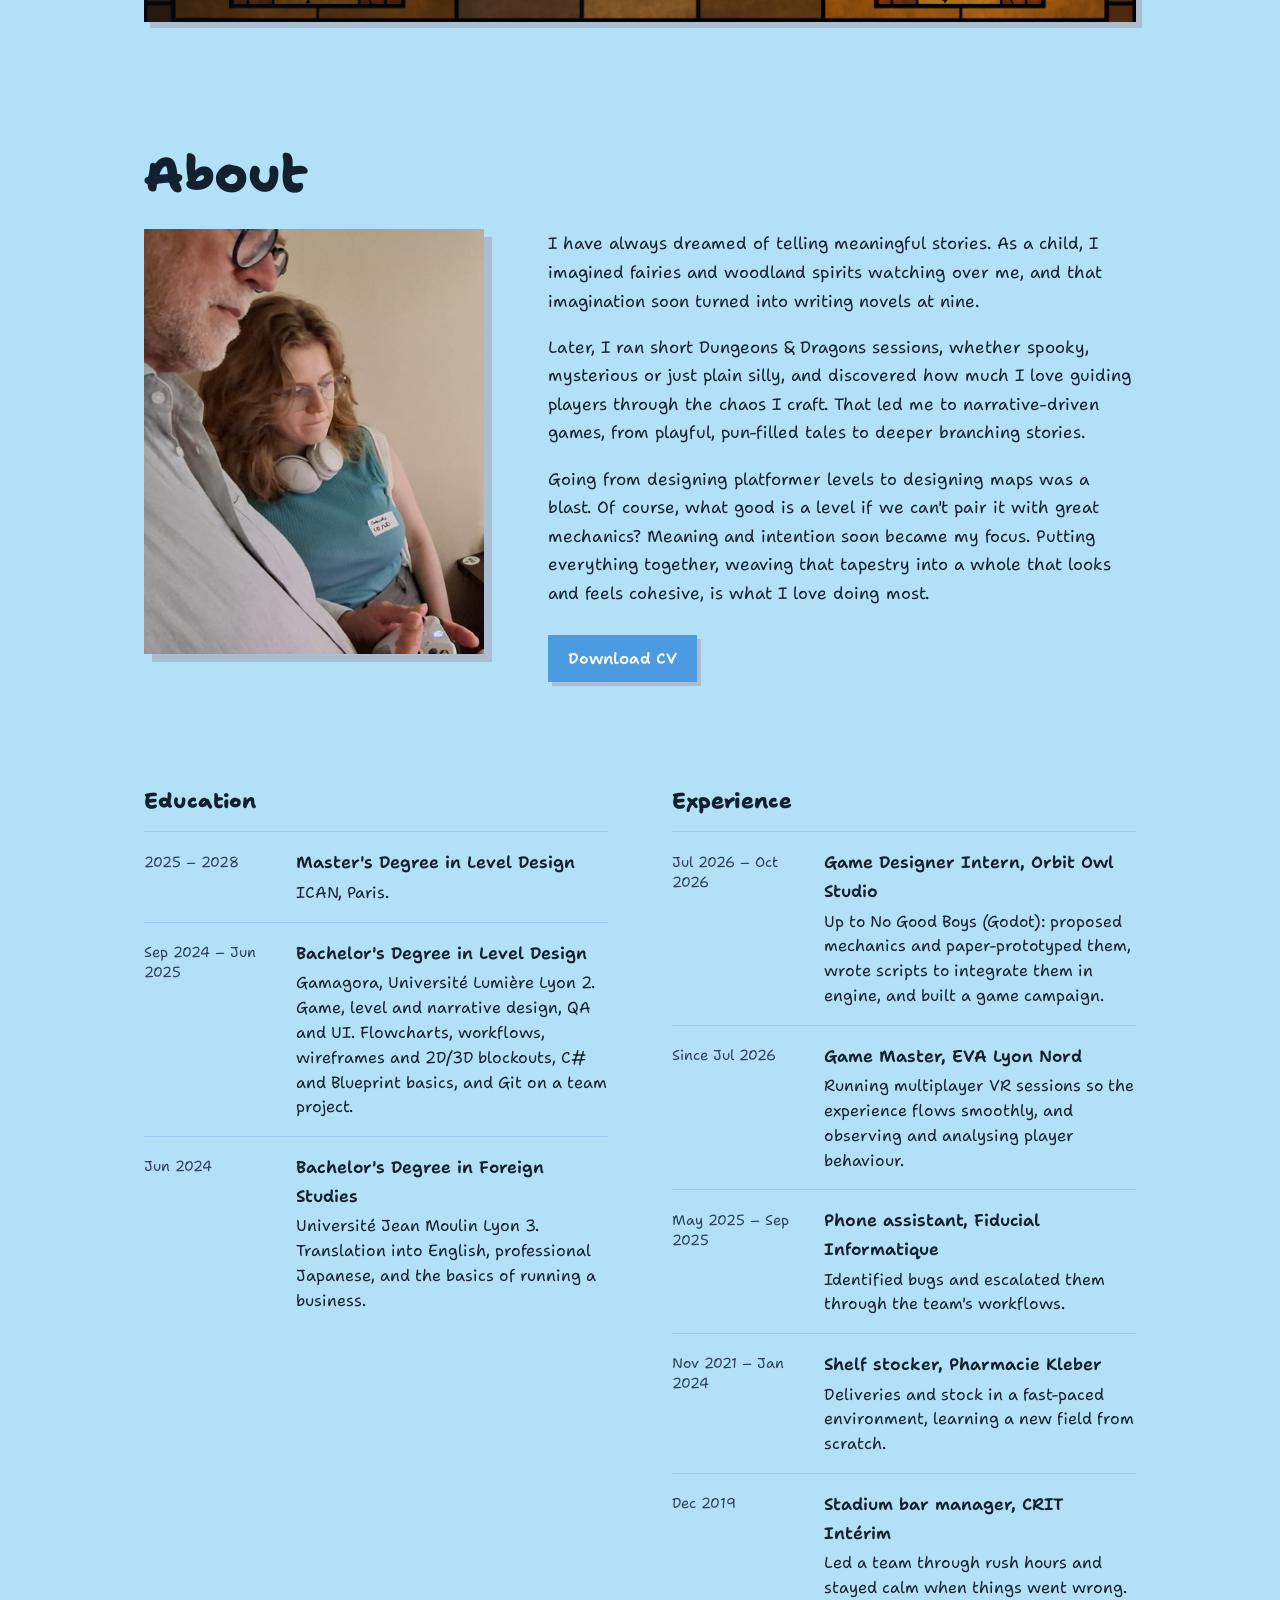
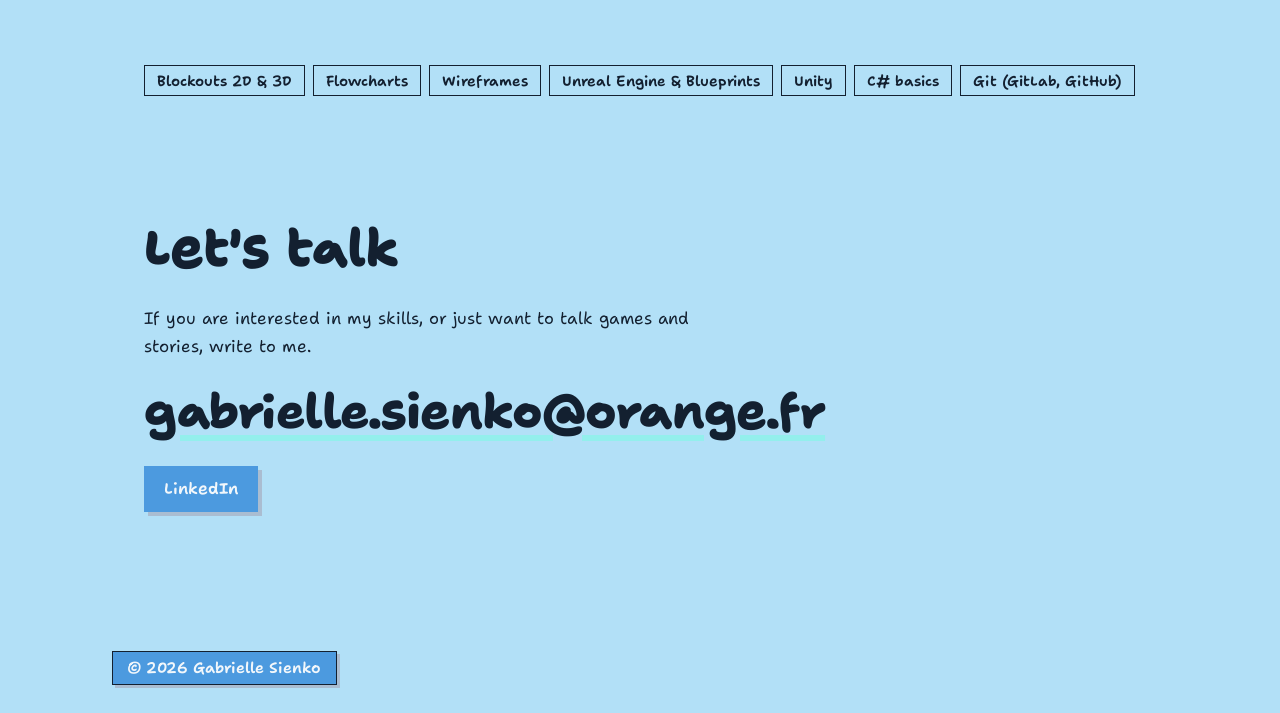
==== commit c6c37bff: "Few tweaks" ====
--- a/index.html
+++ b/index.html
@@ -31,18 +31,19 @@
 :root[data-theme="light"]{
   color-scheme:light;
   --paper:#b2e0f7;      /* fond : bleu très pâle */
-  --panel:#cad9e5;
-  --ink:#081424;        /* texte */
-  --mute:#2f4c69;       /* texte secondaire */
+  --panel:#b4daf9;
+  --ink:#132030;        /* texte */
+  --mute:#2a4056;       /* texte secondaire */
   --line:#9fc6ef;
-  --side:#a3d3ec;       /* face latérale des blocs / ombres extrudées */
+  --side:#AABDD1;       /* face latérale des blocs / ombres extrudées */
   --accent:#2672af;     /* liens, rôle */
-  --warm:#93d3ef;       /* complémentaire : la lumière du feu follet, survols */
+  --warm:#93efec;       /* complémentaire : la lumière du feu follet, survols */
   --btn-bg:#4c9adf;
-  --btn-fg:#c2e0f8;
+  --btn-fg:#F2F7FB;
   --grid:rgba(19,32,48,.09);
-  --chk1:#94bde5; --chk2:#7eb8f1;
+  --chk1:#C7D5E3; --chk2:#D8E3EE;
   --glow-a:.28;
+  --on-warm:#132030;    /* texte posé sur --warm (survol des boutons) */
   --display:"Shantell Sans","Comic Sans MS",system-ui,-apple-system,"Segoe UI",sans-serif;
   --body:"Shantell Sans","Comic Sans MS",system-ui,-apple-system,"Segoe UI",sans-serif;
 }
@@ -61,6 +62,7 @@
   --grid:rgba(41, 111, 177, 0.06);
   --chk1:#18242F; --chk2:#1F2D3B;
   --glow-a:.16;
+  --on-warm:#0B1620;
 }
 
 *{box-sizing:border-box;margin:0}
@@ -196,10 +198,10 @@
 @media (max-width:640px){.row{grid-template-columns:1fr}}
 /* Carte projet : l'image cover remplace les cubes et la miniature */
 .row.cover-bg{grid-template-columns:1fr;align-items:end;min-height:clamp(200px,28vw,300px);color:#F2F7FB;
-  background:linear-gradient(to right,rgba(8,12,20,.88),rgba(8,12,20,.2) 70%),var(--cover) center 62%/cover no-repeat,#1B2735;
+  background:linear-gradient(to right,rgba(8,12,20,.58),rgba(8,12,20,0) 62%),var(--cover) center 62%/cover no-repeat,#1B2735;
   box-shadow:6px 6px 0 var(--side);transition:transform .2s,box-shadow .2s}
-.row.cover-bg p{color:#DBE7F2}
-.row.cover-bg h3{text-shadow:0 2px 12px rgba(0,0,0,.5)}
+.row.cover-bg p{color:#F2F7FB;text-shadow:0 1px 8px rgba(0,0,0,.75)}
+.row.cover-bg h3{text-shadow:0 2px 12px rgba(0,0,0,.75),0 1px 2px rgba(0,0,0,.6)}
 .row.cover-bg:hover,.row.cover-bg:focus-visible{transform:translate(-3px,-3px);box-shadow:9px 9px 0 var(--warm)}
 @media (prefers-reduced-motion:reduce){.row.cover-bg{transition:none}}
 
@@ -261,7 +263,7 @@
 .mail:hover{text-decoration-color:var(--accent)}
 .contact-copy{max-width:52ch;margin-bottom:1.5rem}
 
-footer{margin-top:clamp(1.5rem,4vw,3rem);border-top:1px solid var(--line);padding-block:1.75rem;color:var(--mute);font:400 .9rem var(--display)}
+footer{margin-top:clamp(1.5rem,4vw,3rem);padding-block:1.75rem;color:var(--mute);font:400 .9rem var(--display)}
 
 /* ---------- Page projet ---------- */
 .proj{padding-block:1rem clamp(3rem,8vw,5rem)}
@@ -346,6 +348,22 @@
 }
 
 
+/* ---------- Survol cohérent : boutons, liens-boutons et logo se remplissent de la couleur chaude ---------- */
+.sig{display:inline-block;padding:.35rem .9rem;background:var(--btn-bg);color:var(--btn-fg);border:1.5px solid var(--ink);box-shadow:3px 3px 0 var(--side);font:600 .95rem var(--display)}
+.btn.ghost{background:var(--btn-bg);color:var(--btn-fg);border:0;padding:.8rem 1.25rem}   /* même couleur que tous les boutons */
+.brand{display:inline-block;padding:.3rem .8rem;background:var(--btn-bg);color:var(--btn-fg);border:1.5px solid var(--ink);box-shadow:3px 3px 0 var(--side)}
+.btn:hover,.btn:focus-visible,
+.btn.ghost:hover,.btn.ghost:focus-visible,
+.filters button:not([aria-pressed="true"]):hover,
+.lang button:not([aria-pressed="true"]):hover,
+.theme:hover,.game button:hover,
+.brand:hover,.brand:focus-visible{background:var(--warm);color:var(--on-warm);border-color:var(--ink)}
+.btn:hover,.btn:focus-visible{box-shadow:6px 6px 0 var(--btn-bg)}
+.brand:hover,.brand:focus-visible{transform:translate(-2px,-2px);box-shadow:5px 5px 0 var(--btn-bg)}
+@media (prefers-reduced-motion:no-preference){
+  .btn,.filters button,.lang button,.theme,.game button,.brand{transition:background-color .15s,color .15s,border-color .15s,transform .15s,box-shadow .15s}
+}
+
 /* ---------- Invitation à scroller (fixée en bas de la fenêtre, disparaît dès qu'on scrolle) ---------- */
 .scroll-cue{position:fixed;left:50%;bottom:1.25rem;translate:-50% 0;z-index:9;display:inline-flex;align-items:center;gap:.5rem;
   padding:.45rem 1rem;font:600 .95rem var(--display);text-decoration:none;background:var(--btn-bg);color:var(--btn-fg);
@@ -472,7 +490,7 @@
         <div class="prose">
           <p data-i18n="about1">I have always dreamed of telling meaningful stories. As a child, I imagined fairies and woodland spirits watching over me, and that imagination soon turned into writing novels at nine.</p>
           <p data-i18n="about2">Later, I ran short Dungeons &amp; Dragons sessions, whether spooky, mysterious or just plain silly, and discovered how much I love guiding players through the chaos I craft. That led me to narrative-driven games, from playful, pun-filled tales to deeper branching stories.</p>
-          <p data-i18n="about3">Designing platformer levels, to designing maps, that though, was a blast. Of course, what good is a level if we can't paired it with great mechanics. Meaning and intention soon became my focus. </p>
+          <p data-i18n="about3">Going from designing platformer levels to designing maps was a blast. Of course, what good is a level if we can't pair it with great mechanics? Meaning and intention soon became my focus. </p>
           <div class="btn-row"><a class="btn" data-cv href="CV/SIENKO_Gabrielle_CV_Game_Designer_Junior.pdf" data-i18n="downloadCv">Download CV</a></div>
         </div>
       </div>
@@ -490,7 +508,7 @@
                 <p data-i18n="eduMDesc">ICAN, Paris.</p></div>
             </li>
             <li>
-              <span class="when" data-i18n="edu1When">Sep 2024 – June 2025</span>
+              <span class="when" data-i18n="edu1When">Sep 2024 – Jun 2025</span>
               <div><strong data-i18n="edu1Title">Bachelor's Degree in Level Design</strong>
                 <p data-i18n="edu1Desc">Gamagora, Université Lumière Lyon 2. Game, level and narrative design, QA and UI. Flowcharts, workflows, wireframes and 2D/3D blockouts, C# and Blueprint basics, and Git on a team project.</p></div>
             </li>
@@ -557,7 +575,7 @@
 <main id="project" hidden></main>
 
 <footer>
-  <div class="container">© <span id="year"></span> Gabrielle Sienko</div>
+  <div class="container"><span class="sig">© <span id="year"></span> Gabrielle Sienko</span></div>
 </footer>
 
 <script>
@@ -576,7 +594,7 @@
 const T = {
   en: {
     navLabel:'Main', navProjects:'Projects', navAbout:'About', navContact:'Contact',
-    blurb:'Hi to everyone who will stumble upon my lovely portfolio. I am a game designer, and level designer fueled by the power of unholy amounts of coffee in my bloodstream, and with the sole focus to create the best experience for our, and us, players.',
+    blurb:'Hi to everyone who will stumble upon my lovely portfolio. I am a game designer and level designer fueled by the power of unholy amounts of coffee in my bloodstream, with the sole focus of creating the best experience for players, ourselves included.',
     seeProjects:'See projects', scrollCue:'Scroll', downloadCv:'Download CV',
     hint:'Feel free to use your arrow keys to try out the sokoban.',
     gLvl1:'Easy', gLvl2:'Medium', gLvl2b:'Medium 2', gLvl3:'Hard', gLvl3b:'Hard 2', gMoves:'moves', gWin:'Solved!', gPrev:'Previous level', gNext:'Next level', gUndo:'Undo (U)', gReset:'Restart (R)', gToggle:'Game keys on/off', gHelp:'Push the crates onto the star. WASD / arrows to move, U undo, R restart. Water blocks you: fill it with a crate.',
@@ -588,7 +606,7 @@
     aboutTitle:'About',
     about1:'I have always dreamed of telling meaningful stories. As a child, I imagined fairies and woodland spirits watching over me, and that imagination soon turned into writing novels at nine.',
     about2:'Later, I ran short Dungeons & Dragons sessions, whether spooky, mysterious or just plain silly, and discovered how much I love guiding players through the chaos I craft. That led me to narrative-driven games, from playful, pun-filled tales to deeper branching stories.',
-    about3:"Designing platformer levels, to designing maps, that though, was a blast. Of course, what good is a level if we can't paired it with great mechanics. Meaning and intention soon became my focus. Pairing everything together, weaving that tapestry to get an ensemble that looks and feels cohesive, is what I love doing the most.",
+    about3:"Going from designing platformer levels to designing maps was a blast. Of course, what good is a level if we can't pair it with great mechanics? Meaning and intention soon became my focus. Putting everything together, weaving that tapestry into a whole that looks and feels cohesive, is what I love doing most.",
     portraitAlt:'Portrait of Gabrielle Sienko',
     eduTitle:'Education', expTitle:'Experience',
     eduMWhen:'2025 – 2028', eduMTitle:"Master's Degree in Level Design", eduMDesc:'ICAN, Paris.',
@@ -598,7 +616,7 @@
     expEvaDesc:'Running multiplayer VR sessions so the experience flows smoothly, and observing and analysing player behaviour.',
     expFidWhen:'May 2025 – Sep 2025', expFidTitle:'Phone assistant, Fiducial Informatique',
     expFidDesc:"Identified bugs and escalated them through the team's workflows.",
-    edu1When:'Sep 2024 – June 2025', edu1Title:"Bachelor's Degree in Level Design",
+    edu1When:'Sep 2024 – Jun 2025', edu1Title:"Bachelor's Degree in Level Design",
     edu1Desc:'Gamagora, Université Lumière Lyon 2. Game, level and narrative design, QA and UI. Flowcharts, workflows, wireframes and 2D/3D blockouts, C# and Blueprint basics, and Git on a team project.',
     edu2When:'Jun 2024', edu2Title:"Bachelor's Degree in Foreign Studies",
     edu2Desc:'Université Jean Moulin Lyon 3. Translation into English, professional Japanese, and the basics of running a business.',
@@ -609,7 +627,7 @@
     skillsLabel:'Skills and tools', skCsharp:'C# basics',
     contactTitle:"Let's talk",
     contactCopy:'If you are interested in my skills, or just want to talk games and stories, write to me.',
-    metaDesc:'Portfolio of Gabrielle Sienko, game and level designer. Focused on one job: delivering the best experiences',
+    metaDesc:'Portfolio of Gabrielle Sienko, game and level designer. Focused on one job: delivering the best experiences.',
     back:'← All projects', play:'Play on itch.io', doc:'Design documentation',
     standIn:'Game image', presL:'The game', roleL:'My role', trailerL:'{title} trailer',
     teamL:'Team', engineL:'Engine', periodL:'Period',
@@ -620,10 +638,10 @@
   },
   fr: {
     navLabel:'Principal', navProjects:'Projets', navAbout:'À propos', navContact:'Contact',
-    blurb:"Bonjour à tous ceux qui tomberaient par mégarde (ou non) sur mon portfolio. Je suis une Game et Level Designer, avec un peu trop de cafés dans le sang et un seul objectif: créer les meilleures expériences pour les joueur.euse.s.",
+    blurb:"Bonjour à tous ceux qui tomberaient par mégarde (ou non) sur mon portfolio. Je suis une Game et Level Designer, avec un peu trop de cafés dans le sang et un seul objectif : créer les meilleures expériences pour les joueur.euse.s.",
     seeProjects:'Voir les projets', scrollCue:'Défiler', downloadCv:'Télécharger mon CV',
     hint:"N'hésitez pas à utiliser vos flèches pour vous essayer au sokoban.",
-    gLvl1:'Facile', gLvl2:'Moyen', gLvl2b:'Moyen 2', gLvl3:'Difficile', gLvl3b:'Difficile 2', gMoves:'coups', gWin:'Résolu !', gPrev:'Niveau précédent', gNext:'Niveau suivant', gUndo:'Annuler (U)', gReset:'Recommencer (R)', gToggle:'Touches du jeu on/off', gHelp:"Pousse les caisses sur l'étoile. ZQSD / flèches pour bouger, U annuler, R recommencer. L'eau te bloque : comble-la avec une caisse.",
+    gLvl1:'Facile', gLvl2:'Moyen', gLvl2b:'Moyen 2', gLvl3:'Difficile', gLvl3b:'Difficile 2', gMoves:'coups', gWin:'Résolu !', gPrev:'Niveau précédent', gNext:'Niveau suivant', gUndo:'Annuler (U)', gReset:'Recommencer (R)', gToggle:'Touches du jeu on/off', gHelp:"Poussez les caisses sur l'étoile. ZQSD / flèches pour bouger, U annuler, R recommencer. L'eau vous bloque : comblez-la avec une caisse.",
     projectsTitle:'Projets', filterLabel:'Filtrer les projets',
     fAll:'Tous', fGame:'Game designer', fLevel:'Level designer', fNarrative:'Narrative designer',
     empty:"Aucun projet dans cette catégorie pour l'instant.",
@@ -631,11 +649,11 @@
     docAlt:'{title}',
     aboutTitle:'À propos',
     about1:"J'ai toujours rêvé de raconter des histoires qui comptent. Enfant, j'imaginais des fées et des esprits des bois veillant sur moi, et cette imagination s'est vite transformée en romans écrits dès l'âge de neuf ans.",
-    about2:"Plus tard, j'ai animé de courtes parties de Donjons & Dragons, angoissantes, mystérieuses ou complètement absurdes, et j'ai découvert combien j'aime guider les joueurs à travers le chaos que je crée. Cela m'a mené vers les jeux à forte narration, des récits ludiques pleins de jeux de mots aux histoires à embranchements plus profondes.",
+    about2:"Plus tard, j'ai animé de courtes parties de Donjons & Dragons, angoissantes, mystérieuses ou complètement absurdes, et j'ai découvert combien j'aime guider les joueurs à travers le chaos que je crée. Cela m'a menée vers les jeux à forte narration, des récits ludiques pleins de jeux de mots aux histoires à embranchements plus profondes.",
     about3:"De la conception de niveaux de jeux de plateforme à celle de cartes, ça, c'était vraiment génial. Bien sûr, à quoi sert un niveau si on ne peut pas l'associer à des mécanismes de jeu exceptionnels ? Le sens et l'intention sont rapidement devenus mes priorités. Assembler tous ces éléments, tisser cette trame pour obtenir un ensemble cohérent, tant au niveau visuel que de l'expérience, c'est ce que j'aime par-dessus tout.",
     portraitAlt:'Portrait de Gabrielle Sienko',
     eduTitle:'Formation', expTitle:'Expérience',
-    eduMWhen:'2025 – 2028', eduMTitle:'Mastère Level Design', eduMDesc:'ICAN, Paris.',
+    eduMWhen:'2025 – 2028', eduMTitle:'Mastère en Level Design', eduMDesc:'ICAN, Paris.',
     expOwlWhen:'Juil. 2026 – oct. 2026', expOwlTitle:'Stagiaire Game Designer, Orbit Owl Studio',
     expOwlDesc:"Up to No Good Boys (Godot) : proposition de design de mécaniques et prototypage papier, scripts pour intégrer les mécaniques en moteur, et élaboration d'une campagne de jeu.",
     expEvaWhen:'Depuis juil. 2026', expEvaTitle:'Game Master, EVA Lyon Nord',
@@ -704,7 +722,7 @@
    À remplacer par tes vraies tâches, dans chaque projet : did:{en:['...'], fr:['...']} */
 const DID_PLACEHOLDER = {
   en:['Add what you did on this project here.', 'One line per task or responsibility.'],
-  fr:['Ajoute ici ce que tu as fait sur ce projet.', 'Une ligne par tâche ou responsabilité.']
+  fr:['Ajoutez ici ce que vous avez fait sur ce projet.', 'Une ligne par tâche ou responsabilité.']
 };
 
 const coverOf = p => p.cover || `images/${p.slug}/cover.jpg`;
@@ -713,7 +731,7 @@
 const PROJECTS = [
   {
     slug:'eternal-wounds', title:'Eternal Wounds', role:'Game & Level Designer', kind:['level','game'],
-    team:'Gamagora Students', engine:'Unreal Engine 5', period:'2024-2025',
+    team:{en:'Gamagora Students', fr:'Étudiants de Gamagora'}, engine:'Unreal Engine 5', period:'2024-2025',
     video:'fR3MTRjhaF4',   /* ID YouTube du trailer : affiché en premier à gauche */
     cover:'images/eternal-wounds/Covers/cover.jpg',
     images:[               /* galerie : s'affiche après le trailer, dans cet ordre */
@@ -724,11 +742,11 @@
     ],
     did:{
   en:['Mechanics Design: Designed and iterated on game mechanics','Level & Puzzle Design: Designed the puzzle flows of the levels', 'Prototyping & Level Art: Built the 3D blockouts and performed level dressing / set dressing','User Research & UX: Conducted playtest sessions, analyzed player feedback, and iterated on design','Narrative: Supervised and wrote dialogues in English'],
-  fr:['Game & Level Design : Conception des mécaniques, du flow des puzzles et de la progression.', 'Prototypage  & Level Art: Réalisation des blockouts 3D et habillage des niveaux (set dressing).','User Research & UX : Conduite des sessions de playtest, analyse des feedbacks et itérations.',"Narrative Design : Écriture et supervision de l'intégralité des dialogues en anglais."]
+  fr:['Game & Level Design : Conception des mécaniques, du flow des puzzles et de la progression.', 'Prototypage & Level Art : Réalisation des blockouts 3D et habillage des niveaux (set dressing).','User Research & UX : Conduite des sessions de playtest, analyse des feedbacks et itérations.',"Narrative Design : Écriture et supervision de l'intégralité des dialogues en anglais."]
     }, 
     summary:{
       en:[
-      "Eternal Wounds is a promise. The promise to fullfil your dream to dismember every body part you have. In a David Lynch inspired world, the player will have to face their most difficult challenge yet: getting their torso out of the door. Mindboggling puzzles, geysers becoming elevators, and rats! This student project's got everything you need."],
+      "Eternal Wounds is a promise. The promise to fulfill your dream to dismember every body part you have. In a David Lynch-inspired world, the player will have to face their most difficult challenge yet: getting their torso out of the door. Mind-boggling puzzles, geysers becoming elevators, and rats! This student project's got everything you need."],
       fr:["Eternal Wounds est une promesse. La promesse de réaliser votre rêve : démembrer chaque partie de votre corps. Dans un monde inspiré de David Lynch, le joueur devra faire face à son défi le plus difficile : faire sortir son torse par la porte. Puzzles casse-tête, geysers devenant des ascenseurs, et des rats ! Ce projet étudiant a tout ce dont vous avez besoin."]
     },
     links:[{type:'play', href:'https://gamagora.itch.io/eternal-wounds'}]
@@ -753,15 +771,15 @@
   },
   {
     slug:'the-doll-with-putrid-heart', title:'The Doll with the Putrid Heart', role:'Level Designer & Narrative Designer', kind:['level','narrative'],
-    team:'Camille Menana & Gabrielle Sienko', engine:'none', period:'12/2025', shots:1, 
+    team:'Camille Menana & Gabrielle Sienko', engine:{en:'None', fr:'Aucun'}, period:'12/2025', shots:1, 
     did:{
     en:['Environmental Storytelling: Embedded an implicit narrative told purely through set dressing and room design (a father and daughter hiding in the sewers, their clash with smugglers, and the tragic possession that turned the girl into the final boss).','Level Layout & Pacing: Designed an underground sewer map with distinct room goals—balancing fights, lore secrets, puzzles, and breathing room before the boss.',"Multiple Routes: Built branching paths and alternative passages to reward exploration and fit different playstyles.","Light Mechanics: Designed encounters around torch usage, making darkness a core mechanic that bumps up game difficulty."],
-    fr:["Narration environnementale : Intégration d'une histoire racontée uniquement par le décor et la disposition des salles (un père et sa fille réfugiés dans les égouts, le conflit avec les contrebandiers, la tragédie et la possession de l'enfant devenue le boss final que l'on doit affronter).","Design du niveau & Rythme : Création d'une carte d'égouts et de cryptes en pensant au rythme, avec un rôle précis pour chaque salle (combat, secret narratif, énigme ou montée en pression).", "Parcours multiples : Intégration de chemins alternatifs et d'accès secondaires pour offrir de vrais choix de déplacement et récompenser la curiosité.","Jeu sur la lumière : Level design pensé autour des torches et de la gestion du noir, et de l'eau en directe interraction avec ceux deux points, où l'absence de lumière augmente directement la difficulté.","Pièges & Salles cachées : Mise en place de passages réagissant au poids du groupe (ponts qui s'effondrent) et d'une salle secrète difficile à atteindre remplie de trésors avant le boss."]
+    fr:["Narration environnementale : Intégration d'une histoire racontée uniquement par le décor et la disposition des salles (un père et sa fille réfugiés dans les égouts, le conflit avec les contrebandiers, la tragédie et la possession de l'enfant devenue le boss final que l'on doit affronter).","Design du niveau & Rythme : Création d'une carte d'égouts et de cryptes en pensant au rythme, avec un rôle précis pour chaque salle (combat, secret narratif, énigme ou montée en pression).", "Parcours multiples : Intégration de chemins alternatifs et d'accès secondaires pour offrir de vrais choix de déplacement et récompenser la curiosité.","Jeu sur la lumière : Level design pensé autour des torches et de la gestion du noir, et de l'eau en interaction directe avec ces deux éléments : l'absence de lumière augmente directement la difficulté.","Pièges & Salles cachées : Mise en place de passages réagissant au poids du groupe (ponts qui s'effondrent) et d'une salle secrète difficile à atteindre remplie de trésors avant le boss."]
     },  
     summary:{
       en:[
       "Once lived a little girl laughing with her dad, now only her cries can be heard. But those cries awoke something darker—something rising above the murky sewer waters, something undead. Only you and your companions can put an end to the evil lingering in the dark.", "This map was made for a Shadowdark one-shot in collaboration with Camille Menana as part of a student project. I had a lot of fun working on something a bit darker than what I’m used to, and I hope players will enjoy exploring it as much as I enjoyed designing it!"],
-      fr:["Autrefois vivait une petite fille joyeuse riant aux côtés de son père. Aujourd'hui, seuls ses pleurs résonnent encore. Mais ses sanglots ont réveillé quelque chose, quelque chose se soulevant des eaux sombres des égouts, quelque chose de mort. Seul votre groupe d'aventuriers pourra mettre fin au mal qui se tapit dans l'obscurité."],
+      fr:["Autrefois vivait une petite fille joyeuse riant aux côtés de son père. Aujourd'hui, seuls ses pleurs résonnent encore. Mais ses sanglots ont réveillé quelque chose, quelque chose se soulevant des eaux sombres des égouts, quelque chose de mort-vivant. Seul votre groupe d'aventuriers pourra mettre fin au mal qui se tapit dans l'obscurité.", "Cette carte a été réalisée pour un one-shot Shadowdark, en collaboration avec Camille Menana, dans le cadre d'un projet étudiant. Je me suis beaucoup amusée à travailler sur quelque chose de plus sombre que ce dont j'ai l'habitude, et j'espère que les joueurs auront autant de plaisir à l'explorer que j'en ai eu à la concevoir !"],
     }, 
     links:[],
     cover:'images/the-doll-with-putrid-heart/cover.png',
@@ -779,7 +797,7 @@
     summary:{
       en:[
       "Chasing the Light is a small Gamagora Game Jam project with a team of 4 on board. The theme was 'If you don't see it, it doesn't exist.' We created a platformer where light was crucial: players could safely move in lit areas, but risked their lives in the dark. Some platforms would block the way when illuminated. Designing a path to teach the light mechanics while challenging the player's perspective was tough. It required guiding them step by step and knowing when to let go. This game was certainly my first step towards becoming a Level Designer."],
-      fr:["Chasing the Light est un petit projet de Game Jam Gamagora avec une équipe de 4 personnes. Le thème était 'Si tu ne le vois pas, ça n'existe pas.' Nous avons créé un jeu de plateforme où la lumière était cruciale : les joueurs pouvaient se déplacer en toute sécurité dans les zones éclairées, mais risquaient leur vie dans l'obscurité. Certaines plateformes bloquaient le passage lorsqu'elles étaient illuminées. Concevoir un chemin pour enseigner les mécaniques de lumière tout en défiant la perspective du joueur a été difficile. Cela nécessitait de les guider étape par étape et de savoir quand lâcher prise. Ce jeu a certainement été ma première étape vers le métier de Level Designer."],
+      fr:["Chasing the Light est un petit projet de Game Jam Gamagora avec une équipe de 4 personnes. Le thème était 'Si tu ne le vois pas, ça n'existe pas.' Nous avons créé un jeu de plateforme où la lumière était cruciale : les joueurs pouvaient se déplacer en toute sécurité dans les zones éclairées, mais risquaient leur vie dans l'obscurité. Certaines plateformes bloquaient le passage lorsqu'elles étaient illuminées. Concevoir un chemin pour enseigner les mécaniques de lumière tout en défiant la perspective du joueur a été difficile. Cela nécessitait de le guider étape par étape et de savoir quand lâcher prise. Ce jeu a certainement été ma première étape vers le métier de Level Designer."],
     },
     cover:'images/chasing-the-light/cover.png',
     images:[               /* galerie : s'affiche après le trailer, dans cet ordre */
@@ -798,7 +816,7 @@
     }, 
     summary: {   
       en:[  
-      "'My house was made by SandCastle Constructions. Did an amazing job too, up until it caved in.'Bubble Market is a game made by 7 people for the Global Game Jam 2025 with the theme 'Bubbles'. After some discussion, we went for a speculative bubble game in which you play a trader dealing in bubbles before it pops. With various very expressive, diverse and colorful characters, our goal was to make as much puns as we could. Sea, the game caused quite a splash, definitely worth the dive."],
+      "'My house was made by SandCastle Constructions. Did an amazing job too, up until it caved in.' Bubble Market is a game made by 7 people for the Global Game Jam 2025 with the theme 'Bubbles'. After some discussion, we went for a speculative bubble game in which you play a trader dealing in bubbles before it pops. With various very expressive, diverse and colorful characters, our goal was to make as many puns as we could. Sea, the game caused quite a splash, definitely worth the dive."],
       fr:["'Ma maison a été construite par SandCastle Constructions. Ils ont fait un travail incroyable, jusqu'à ce qu'elle s'effondre.' Bubble Market est un jeu réalisé par 7 personnes pour la Global Game Jam 2025 sur le thème 'Bubbles'. Après quelques discussions, nous avons opté pour un jeu spéculatif dans lequel vous incarnez un commerçant de bulles avant qu'elles n'éclatent. Avec des personnages très expressifs, divers et colorés, notre objectif était de faire autant de jeux de mots que possible. Le jeu a fait sensation, il vaut vraiment le détour."],
     },
     cover:'images/bubble-market/cover.png',
@@ -811,7 +829,7 @@
   },
   {
     slug:'once-upon-a-page', title:'Once Upon a Page', role:'Narrative Designer', kind:['narrative'],
-    team:'Gamagora Students', engine:'project', period:'2024', shots:4, 
+    team:{en:'Gamagora Students', fr:'Étudiants de Gamagora'}, engine:{en:'None (never ported in-engine)', fr:'Aucun (jamais porté en moteur)'}, period:'2024', shots:4, 
     did:{
     en:['Narrative Design: Designed unique characters whose choices and interactions directly drive the story forward.','Scenario Writing: Wrote the main story and level arcs, testing different ideas to keep the game fun and varied for 8–12 year olds.'],
     fr:['Narrative Design : Conception de personnages uniques dont les choix et interactions font avancer l’histoire.','Écriture du scénario : Rédaction de l’histoire principale et des arcs de niveaux, testant différentes idées pour garder le jeu amusant et varié pour les 8–12 ans.']
@@ -819,7 +837,7 @@
     summary: {  
     en: [  
       "Once Upon a Page is a narrative adventure student project blending strategy and creative choice. Through the pages of an interactive storybook, a father narrates tales that his children actively shape. Embodying the kids' collective consciousness, players make crucial decisions that alter the plot in real time. Every page turned delivers a fresh dilemma, weaving a warm family journey driven by player agency."],
-      fr:["Once Upon a Page est un projet de jeu d'aventure narrative mêlant stratégie et choix créatifs. À travers les pages d'un livre d'histoires interactif, un père raconte des contes que ses enfants façonnent activement. Incarner la conscience collective des enfants, c'est faire des choix cruciaux qui modifient l'intrigue en temps réel. Chaque page tournée apporte un nouveau dilemme, tissant un parcours familial chaleureux guidé par l'agence du joueur."],
+      fr:["Once Upon a Page est un projet de jeu d'aventure narrative mêlant stratégie et choix créatifs. À travers les pages d'un livre d'histoires interactif, un père raconte des contes que ses enfants façonnent activement. Incarner la conscience collective des enfants, c'est faire des choix cruciaux qui modifient l'intrigue en temps réel. Chaque page tournée apporte un nouveau dilemme, tissant un parcours familial chaleureux guidé par la liberté d'action du joueur."],
     },
        cover:'images/once-upon-a-page/cover.png',
     images:[               /* galerie : s'affiche après le trailer, dans cet ordre */
@@ -834,8 +852,8 @@
     team:'Gecko & Gabrielle Sienko', engine:'Unity', period:'2024', shots:2, summary:PLACEHOLDER, links:[{type:'play', href:'https://the-last-inquisition.itch.io/the-last-inquisition'}],
     cover:'images/the-last-inquisition/cover.png',
        did:{
-    en:['Narrative Design: Designed and gave a unique voice to characters — a noble, a merchant, a monk and the son of a noble; all stuck within one room (sounds like the beginning of a bad joke)).','Game Design: Designed different state for the player, what type of player you are changes the way you can interact with the suspects and the clues.'],
-    fr:['Narrative Design : Conception et création d’une voix unique pour les personnages — un noble, un marchand, un moine et le fils d’un noble ; tous coincés dans une seule pièce (ça ressemble au début d’une mauvaise blague)).','Game Design : Conception de différents états pour le joueur, le type de joueur que vous êtes change la façon dont vous pouvez interagir avec les suspects et les indices.']
+    en:['Narrative Design: Designed and gave a unique voice to characters — a noble, a merchant, a monk and the son of a noble; all stuck within one room (sounds like the beginning of a bad joke).','Game Design: Designed different states for the player: the type of player you are changes the way you can interact with the suspects and the clues.'],
+    fr:['Narrative Design : Conception et création d’une voix unique pour les personnages — un noble, un marchand, un moine et le fils d’un noble ; tous coincés dans une seule pièce (ça ressemble au début d’une mauvaise blague).','Game Design : Conception de différents états pour le joueur : le type de joueur que vous êtes change la façon dont vous pouvez interagir avec les suspects et les indices.']
     }, 
     summary: {  
     en: [  
@@ -897,7 +915,7 @@
 const DOCS = [
   {
     project:'eternal-wounds',
-    title:{en:'Game design documentation & Level Progression ', fr:'Documentation de game design & progression des niveaux'},
+    title:{en:'Game design documentation & Level Progression', fr:'Documentation de game design & progression des niveaux'},
     type:{en:'Gameplay Assets & Sequence Flow', fr:'Assets de gameplay & flow de séquence'},
     text:{
       en:["These documents are collaborative and allowed us to structure the gameplay and level progression with the goal of having a comprehensive view of the project."],
@@ -920,16 +938,15 @@
       {image:'images/eternal-wounds/Documentation/DesigningPuzzleFlows.png', caption:{en:'Designing the puzzle flows', fr:'Conception des flux de puzzles'}},
       {image:'images/eternal-wounds/Documentation/FirstDraft.png', caption:{en:'First iteration', fr:'Première itération'}},
       {image:'images/eternal-wounds/Documentation/FirstDraftin3D.png', caption:{en:'First iteration in 3D', fr:'Première itération en 3D'}},
-      {image:'images/eternal-wounds/Documentation/OtherLevels.png', caption:{en:'Other levels not used', fr:'Les autres niveaux pas utilisés'}}
+      {image:'images/eternal-wounds/Documentation/OtherLevels.png', caption:{en:'Other levels not used', fr:'Les autres niveaux non utilisés'}}
     ],
-    video: {video   : 'images/eternal-wounds/Documentation/EW-video.png'},
   },
   {
     project:'chasing-the-light',
     title:{en:'Level design documentation', fr:'Documentation de level design'},
     type:{en:'Level maps', fr:'Plans de niveaux'},
     text:{
-      en:['Maps of the three levels of Chasing the Light. I actually had to go to work on one the two days of the game jam, and so I tried to be as precise as possible with the level design so that my team could continue without me. As short as my time was with the game, I wanted to make sure that the levels were playable and that the light mechanics were well explained.'],
+      en:['Maps of the three levels of Chasing the Light. I actually had to go to work on one of the two days of the game jam, and so I tried to be as precise as possible with the level design so that my team could continue without me. As short as my time was with the game, I wanted to make sure that the levels were playable and that the light mechanics were well explained.'],
       fr:['Plans des trois niveaux de Chasing the Light. J’ai dû aller travailler un des deux jours de la game jam, et j’ai donc essayé d’être le plus précis possible dans le level design pour que mon équipe puisse continuer sans moi. Aussi court que fut mon temps sur le jeu, je voulais m’assurer que les niveaux étaient jouables et que les mécaniques de lumière étaient bien expliquées.']
     },
     items:[
@@ -955,14 +972,14 @@
     {
     project:'the-doll-with-putrid-heart',
     title:{en:'Level Design Documentation', fr:'Documentation de Level Design'},
-    type:{en:'Level Walkthrough', fr:'Présentation du Niveau'},
+    type:{en:'Level Walkthrough', fr:'Présentation du niveau'},
     text:{
-      en:['Documentation detailing each rooms, with an attention to rythm, game feel, stakes and storytelling.'],
-      fr:["Documentation détaillée de chaque salle, qui ont été désignée en gardant particulièrement à l'esprit le rythme du niveau, le game feel, les enjeux et l'histoire racontée dans ce niveau."]
+      en:['Documentation detailing each room, with attention to rhythm, game feel, stakes and storytelling.'],
+      fr:["Documentation détaillée de chaque salle, conçue en gardant particulièrement à l'esprit le rythme du niveau, le game feel, les enjeux et l'histoire qu'il raconte."]
     },
 
     items:[
-      {pdf:'images/the-doll-with-putrid-heart/Documents/dm-doc.pdf', caption:{en:'To be read by DMS only (and to be played of course)!', fr:'A lire seulement si vous comptez faire plaisir à des joueurs qui aiment le RP'}},
+      {pdf:'images/the-doll-with-putrid-heart/Documents/dm-doc.pdf', caption:{en:'To be read by DMs only (and to be played of course)!', fr:'À lire seulement si vous comptez faire plaisir à des joueurs qui aiment le RP'}},
       {pdf:'images/the-doll-with-putrid-heart/Documents/LDD.pdf', caption:{en:'Level Design Document detailing our intention in design', fr:'Document de Level Design détaillant nos intentions communes'}},
     ]
   }
@@ -1791,7 +1808,7 @@
       ? {floor:'rgba(140,200,255,.13)', frame:'rgba(140,200,255,.6)', water:'#3F8CE0', wave:'rgba(220,240,255,.45)',
          bridge:'#7A5A2E', plank:'rgba(0,0,0,.28)', crT:'#B8873A', crS:'#6E4E1A', crM:'rgba(0,0,0,.25)',
          plT:'#FF8A5C', plS:'#B8431F', star:'#FFD84D', starE:'#B8860B'}
-      : { floor:'rgba(38,114,175,.30)', frame:'rgba(19,32,48,.6)', water:'#69B4FF', wave:'rgba(255,255,255,.65)',
+      : {floor:'rgba(38,114,175,.30)', frame:'rgba(19,32,48,.6)', water:'#69B4FF', wave:'rgba(255,255,255,.65)',
          bridge:'#C9A063', plank:'rgba(60,35,5,.25)', crT:'#C99A3E', crS:'#8A6420', crM:'rgba(60,35,5,.25)',
          plT:'#F26B3A', plS:'#B8431F', star:'#FFD84D', starE:'#B8860B'};
     const cell = (rr, cc) => [LX + cc * LC + g, LY + rr * LC + g];
@@ -1802,7 +1819,9 @@
     };
 
     // cadre du niveau + sols (plats)
-      if (!dark){ ctx.fillStyle = 'rgba(38,114,175,.14)'; ctx.fillRect(LX, LY, SW, SH); }    for (let rr = 0; rr < NR; rr++) for (let cc = 0; cc < NC; cc++){
+    if (!dark){ ctx.fillStyle = 'rgba(38,114,175,.14)'; ctx.fillRect(LX, LY, SW, SH); }   // thème clair : fond bleuté du plateau, pour qu'il se détache du cadre blanc
+    ctx.strokeStyle = C.frame; ctx.lineWidth = 1.5; ctx.strokeRect(LX - .5, LY - .5, SW + 1, SH + 1);
+    for (let rr = 0; rr < NR; rr++) for (let cc = 0; cc < NC; cc++){
       if (walls[rr][cc]) continue;
       const [x, y] = cell(rr, cc), k = rr * NC + cc;
       if (water.has(k)){
@@ -2009,6 +2028,22 @@
     if (cue) cue.classList.toggle('gone', scrollY > 60);
   }
   addEventListener('scroll', upd, {passive:true}); addEventListener('resize', upd); addEventListener('hashchange', upd); upd();
+
+  /* Cliquer sur un lien #/xxx alors qu'on est déjà sur cette adresse ne déclenche pas 'hashchange' :
+     le routeur ne réagissait plus (bouton « Scroll » mort au 2e clic). On fait donc le défilement à la main. */
+  document.addEventListener('click', e => {
+    const a = e.target.closest && e.target.closest('a[href^="#/"]');
+    if (!a) return;
+    const href = a.getAttribute('href');
+    if (href !== (location.hash || '#/')) return;           // adresse différente : le routeur s'en charge
+    const home = document.getElementById('home');
+    if (home && home.hidden) return;                         // on est sur une page projet : routeur
+    const behavior = matchMedia('(prefers-reduced-motion:reduce)').matches ? 'auto' : 'smooth';
+    const id = {'#/projects':'projects', '#/about':'about', '#/contact':'contact'}[href];
+    const el = id && document.getElementById(id);
+    if (el){ e.preventDefault(); el.scrollIntoView({behavior}); }
+    else if (href === '#/'){ e.preventDefault(); scrollTo({top:0, behavior}); }
+  });
 })();
 </script>
 </body>
